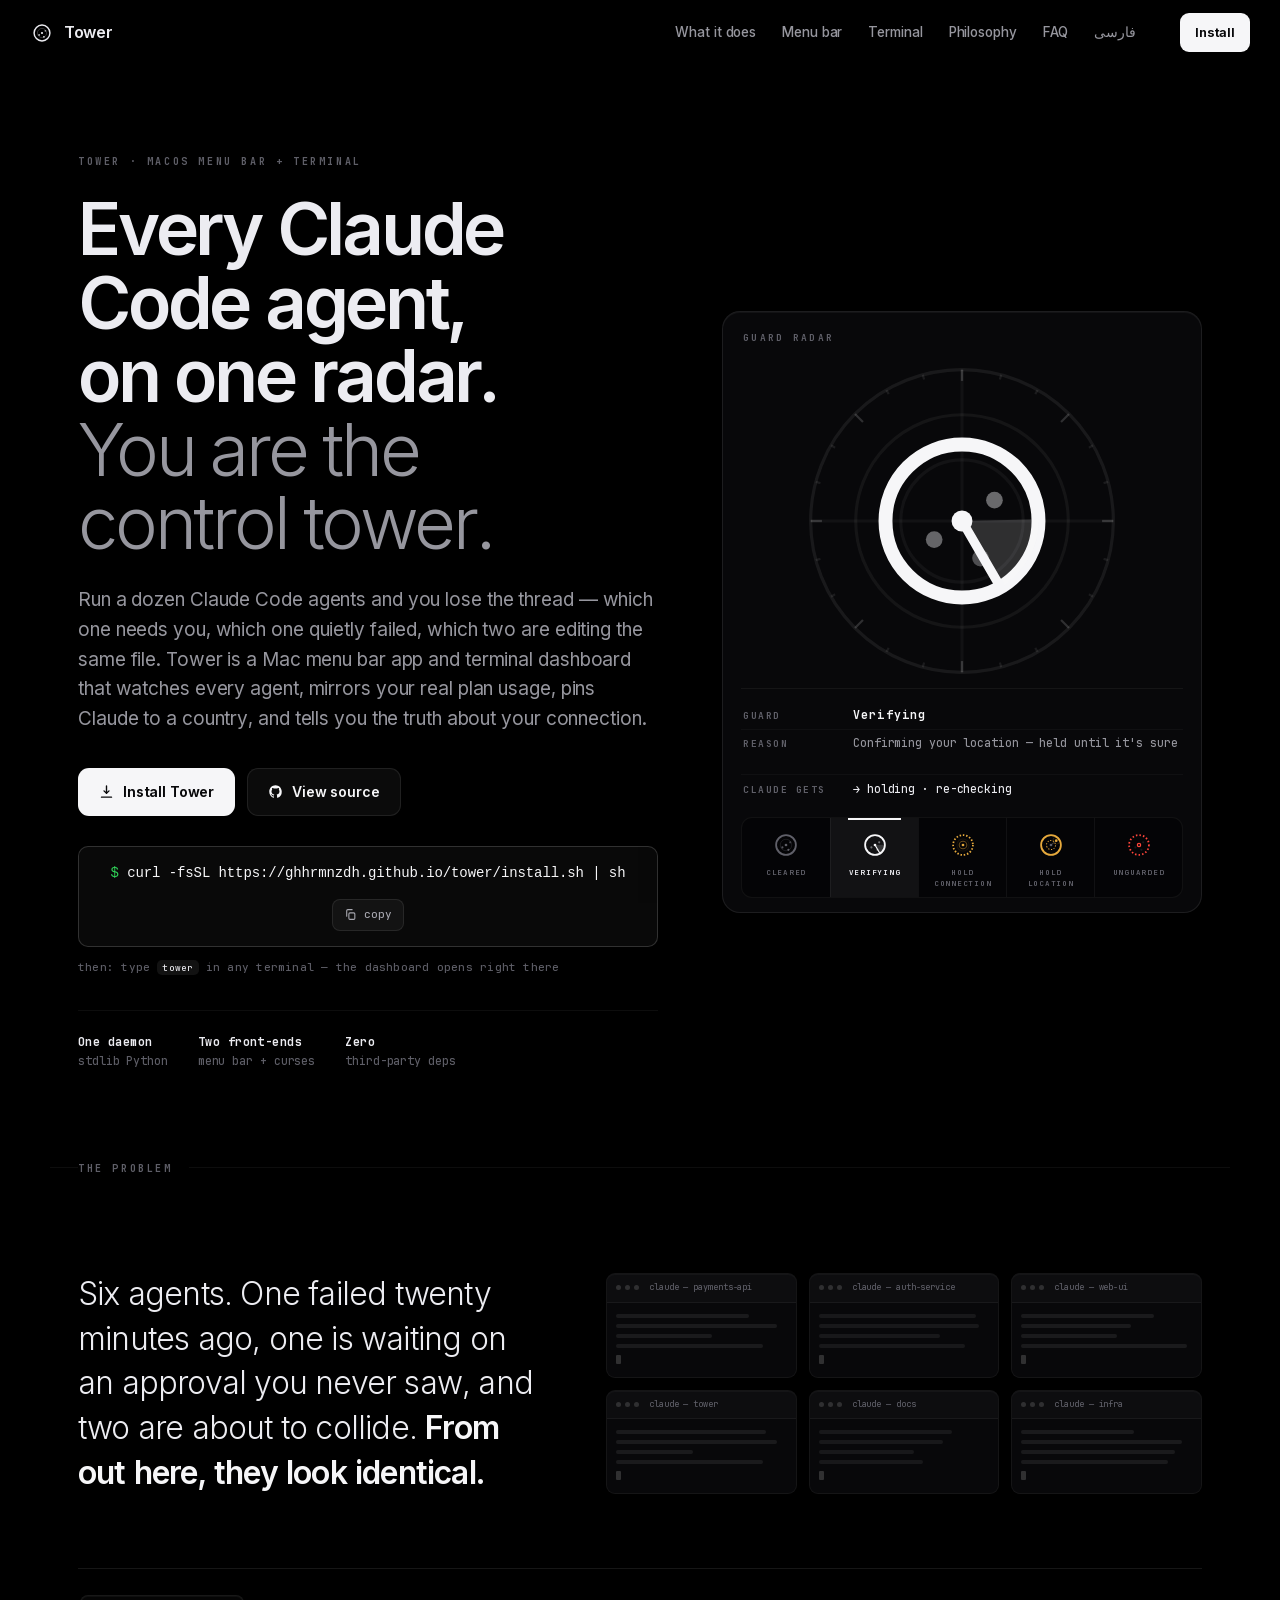
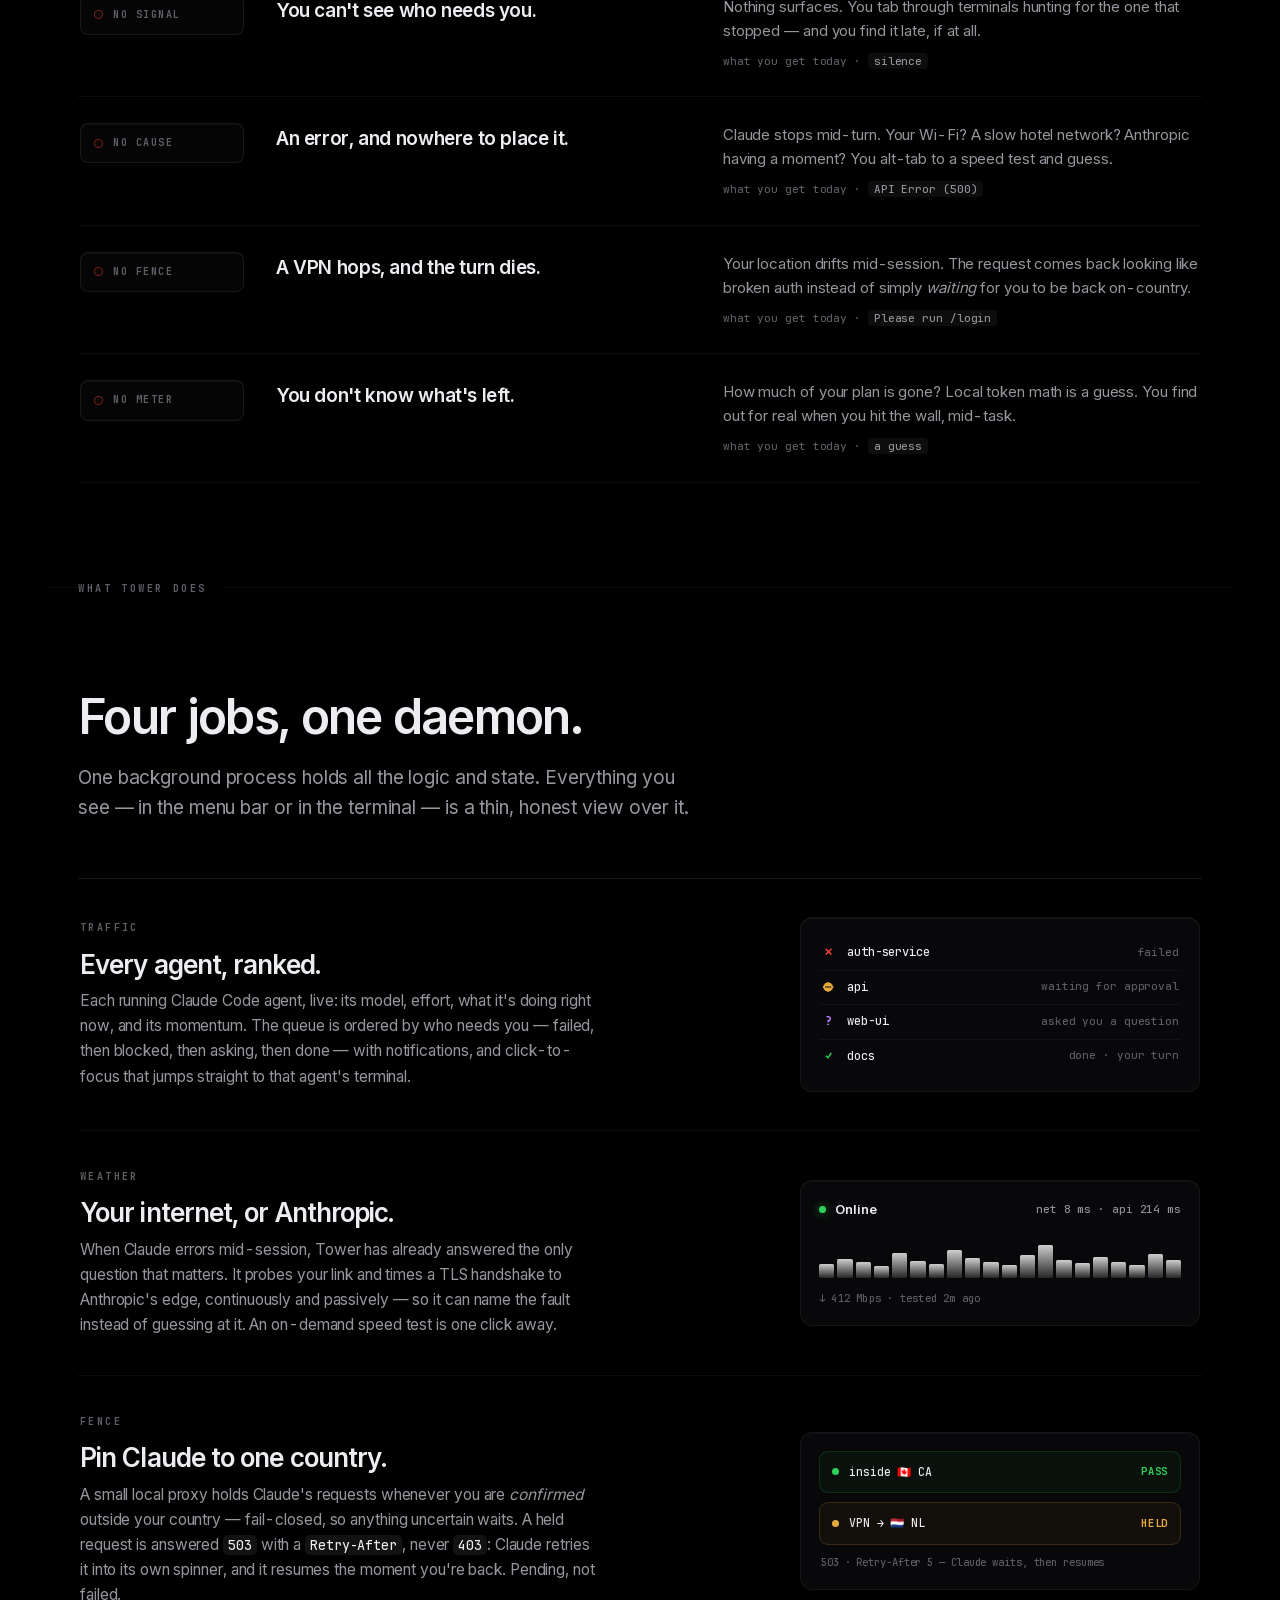
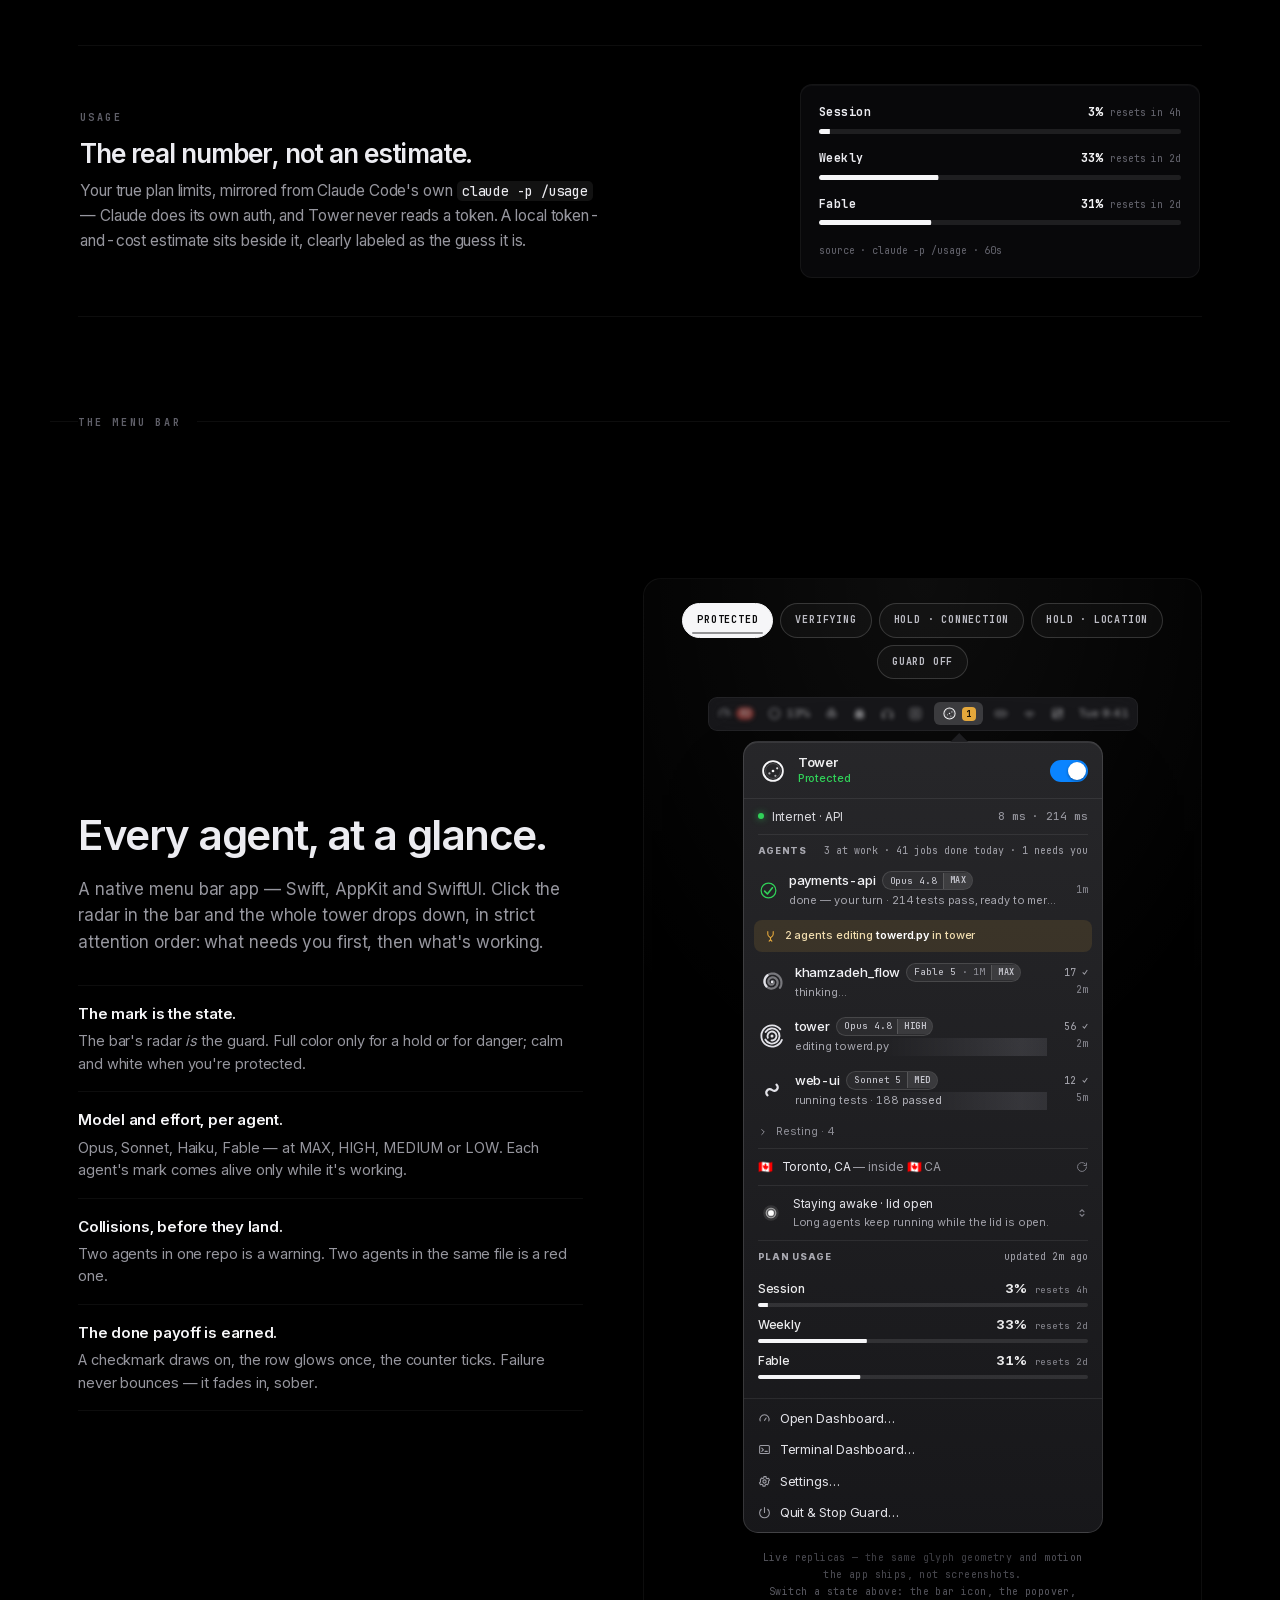
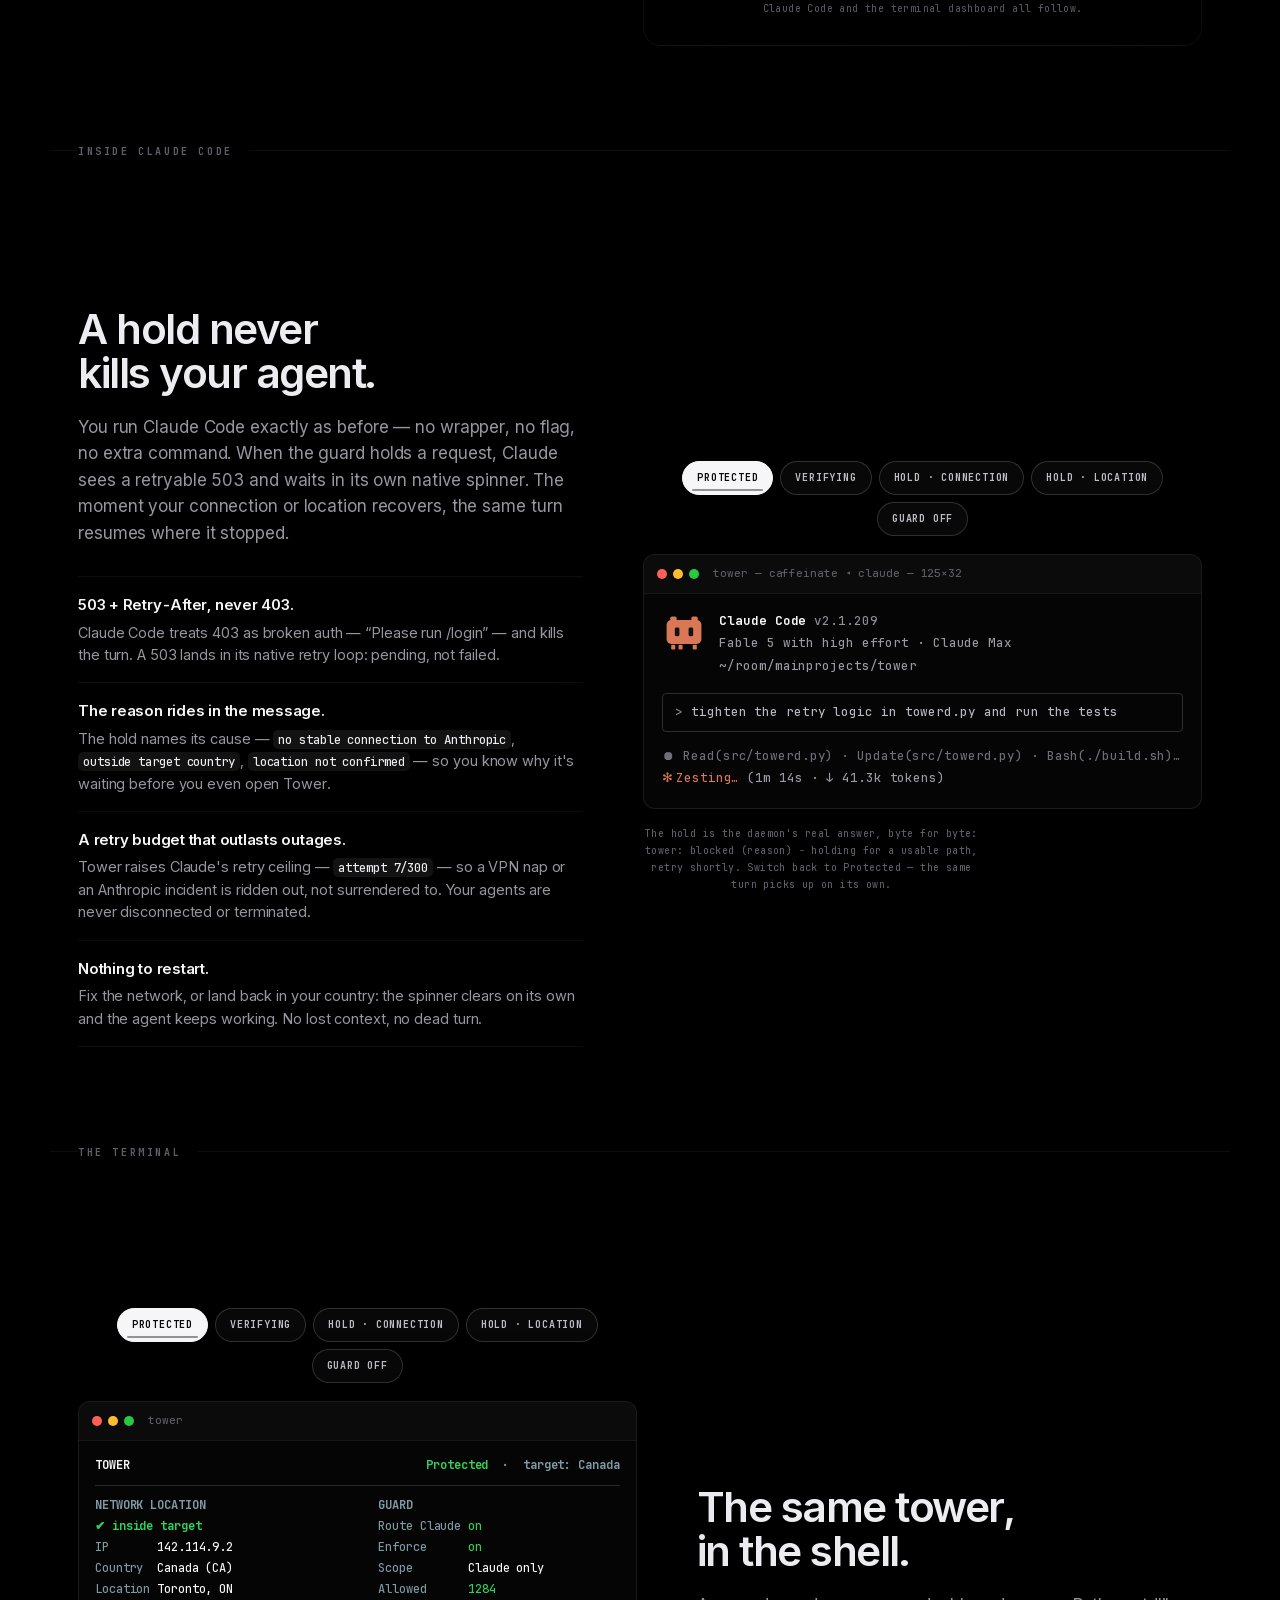
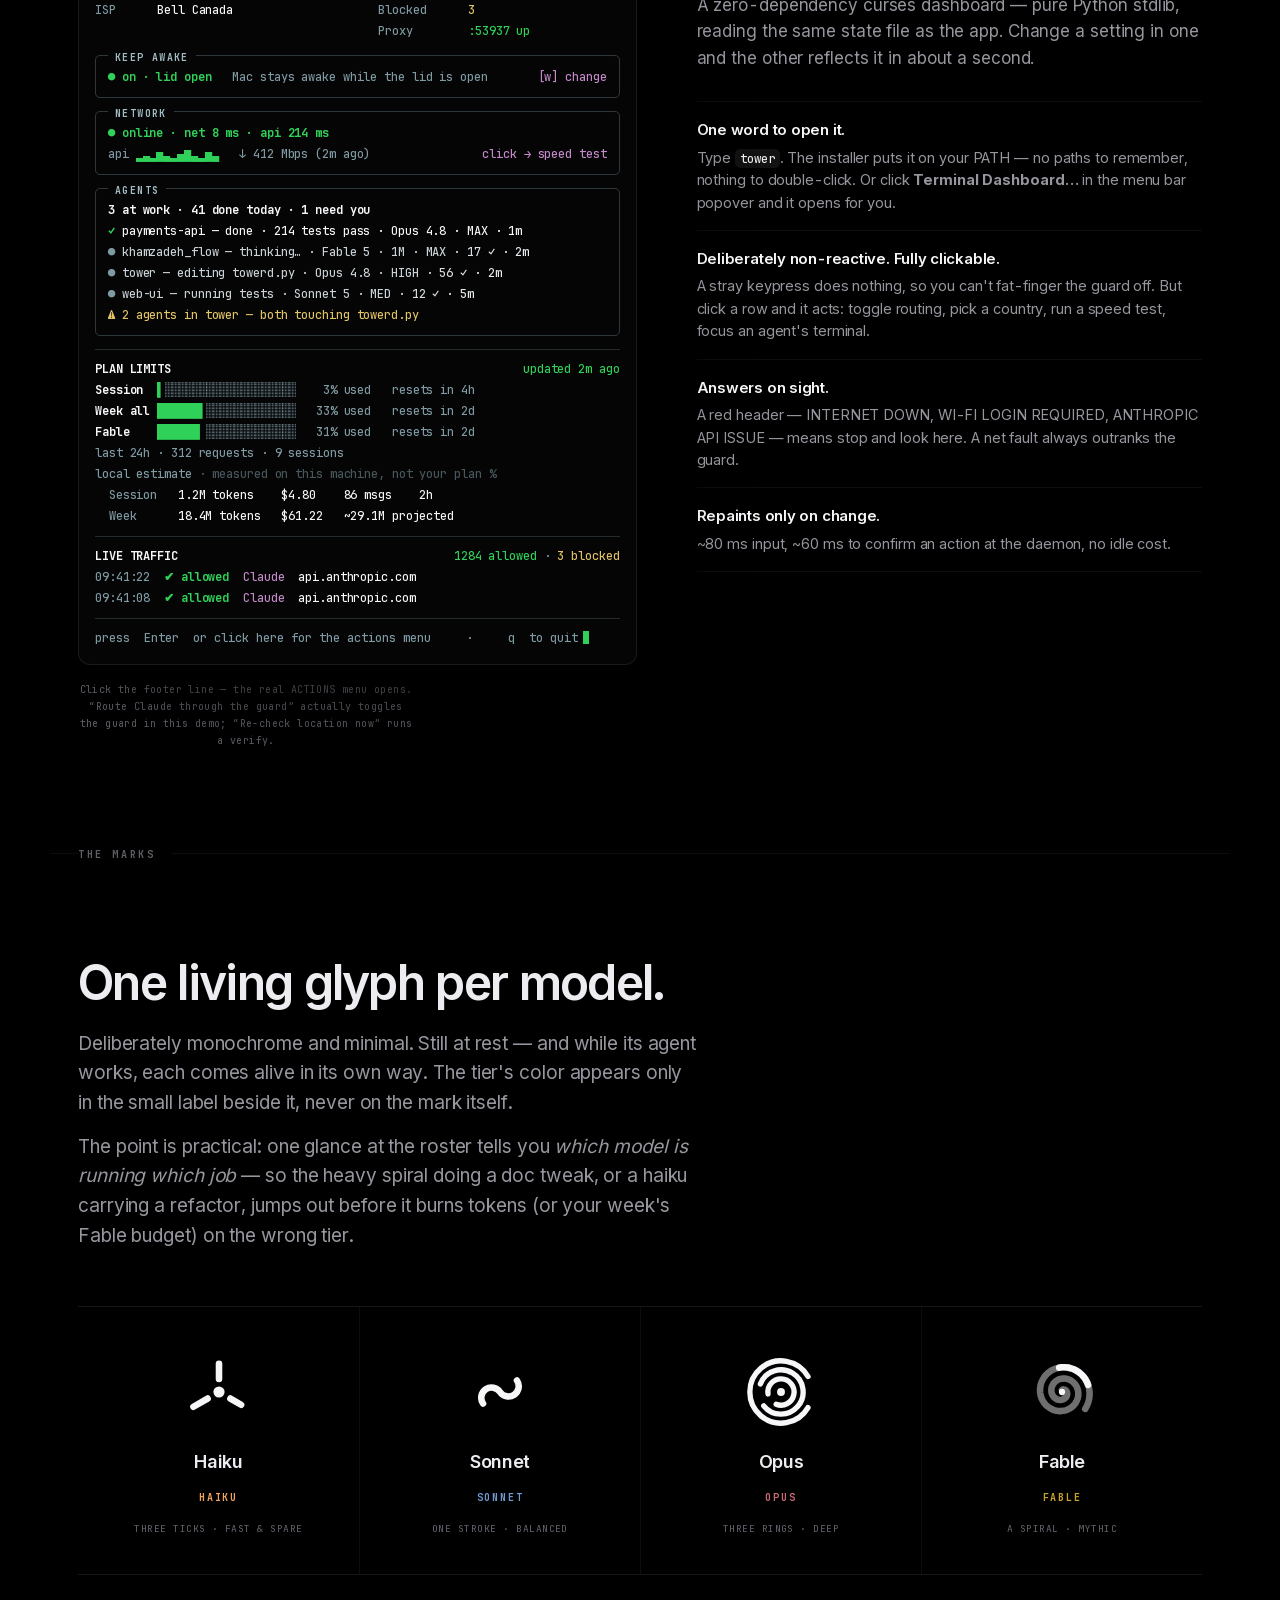
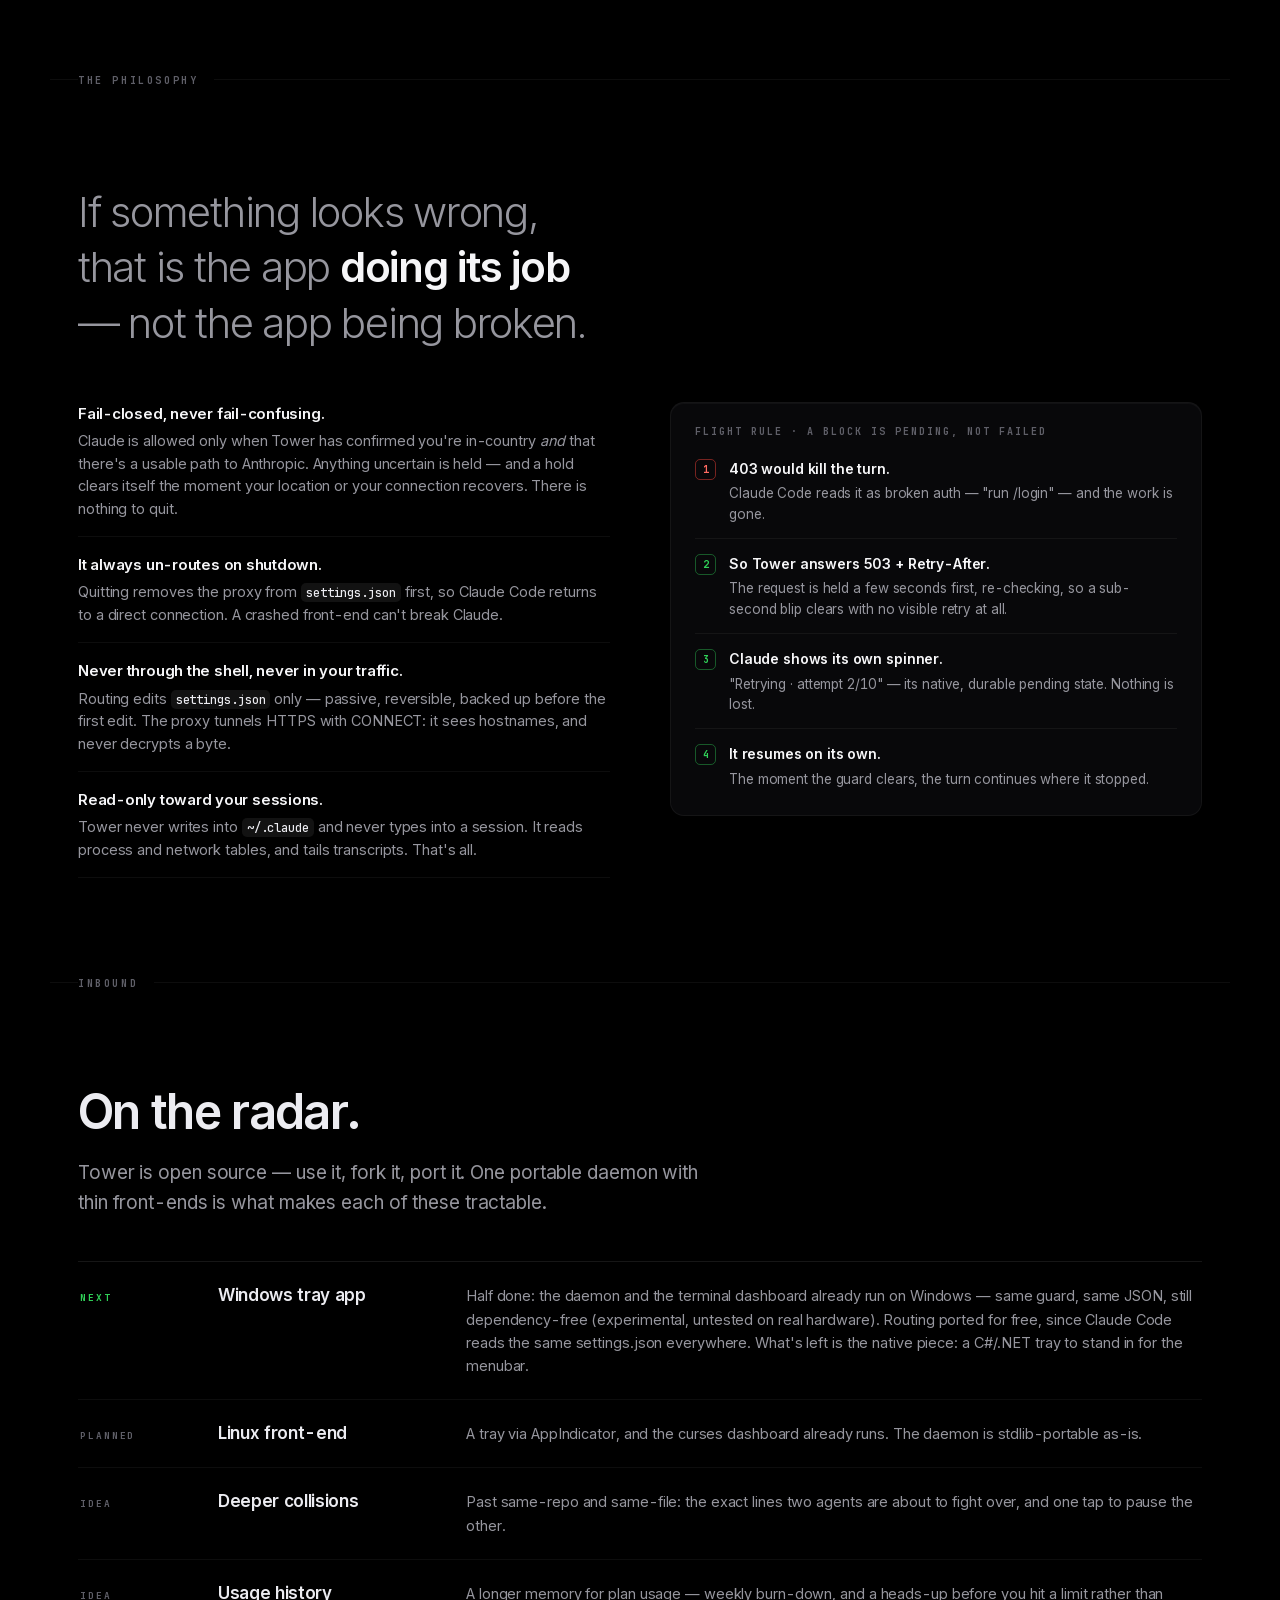
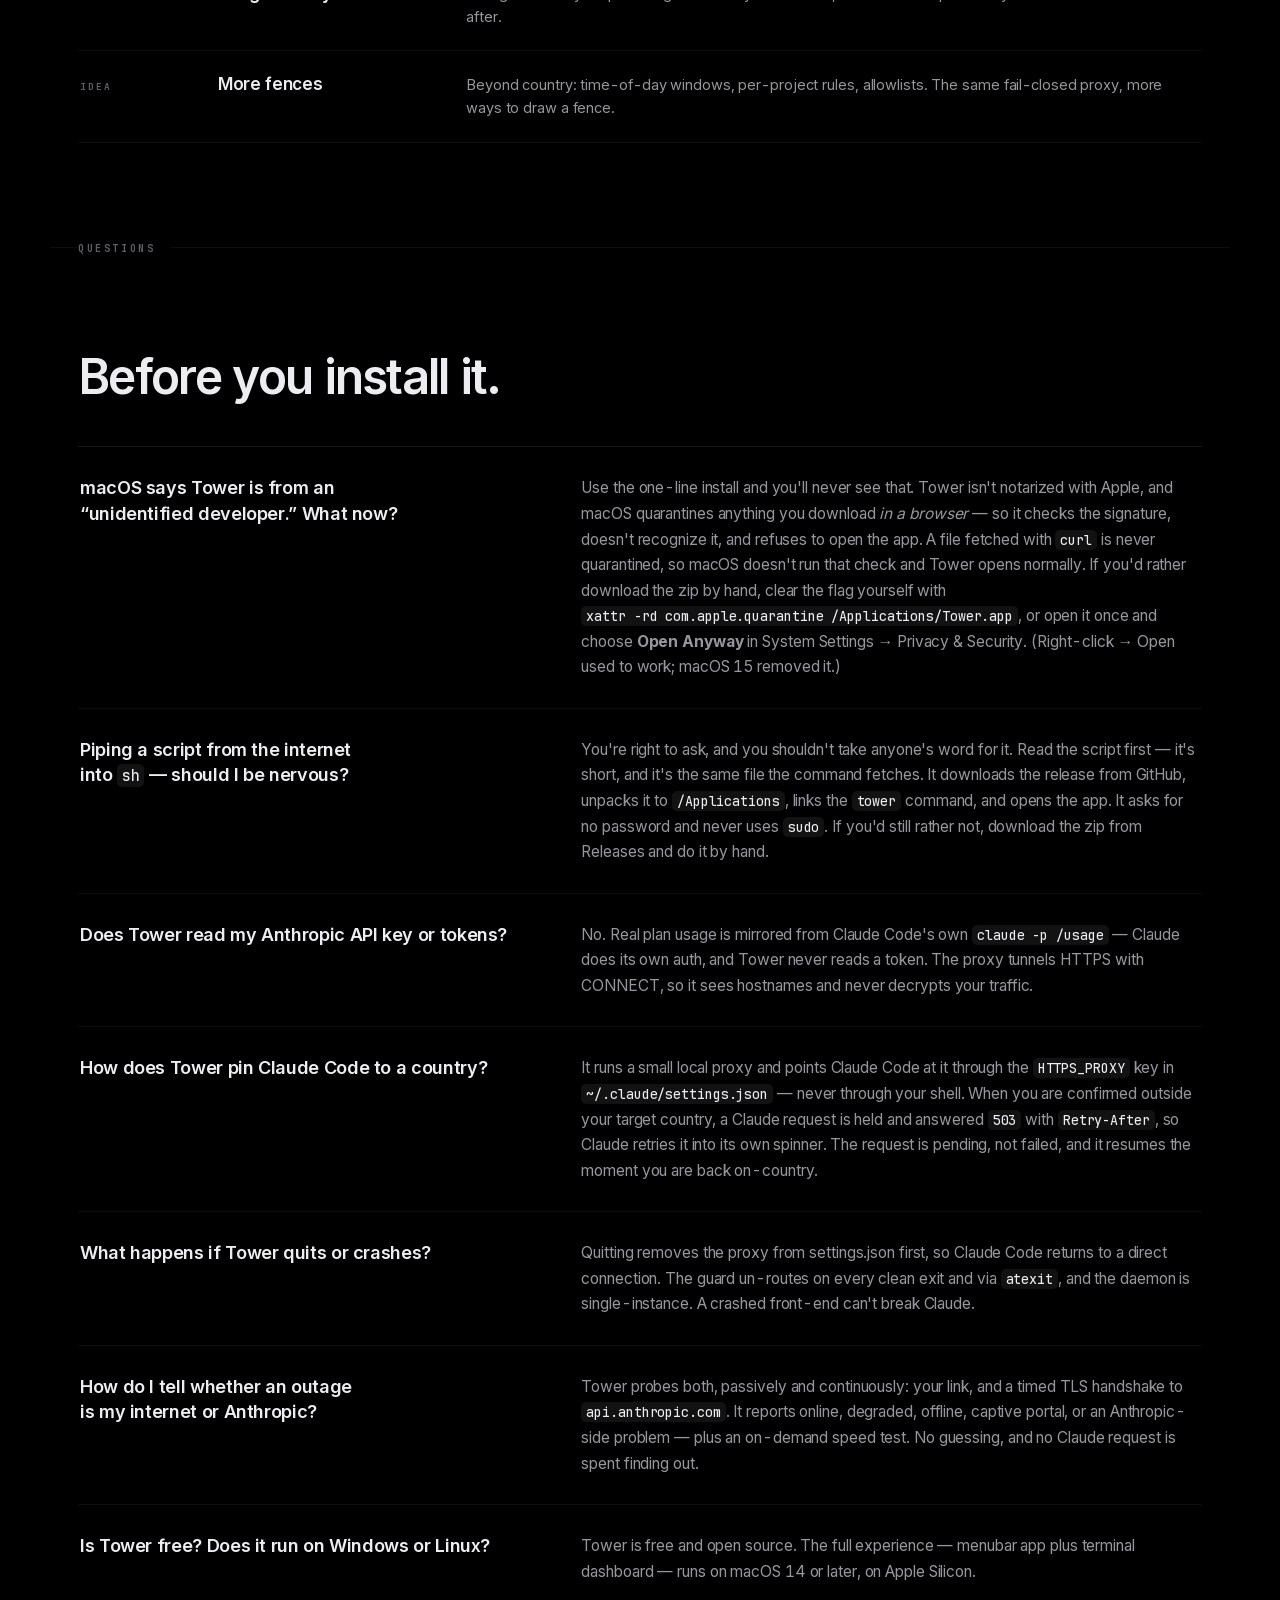
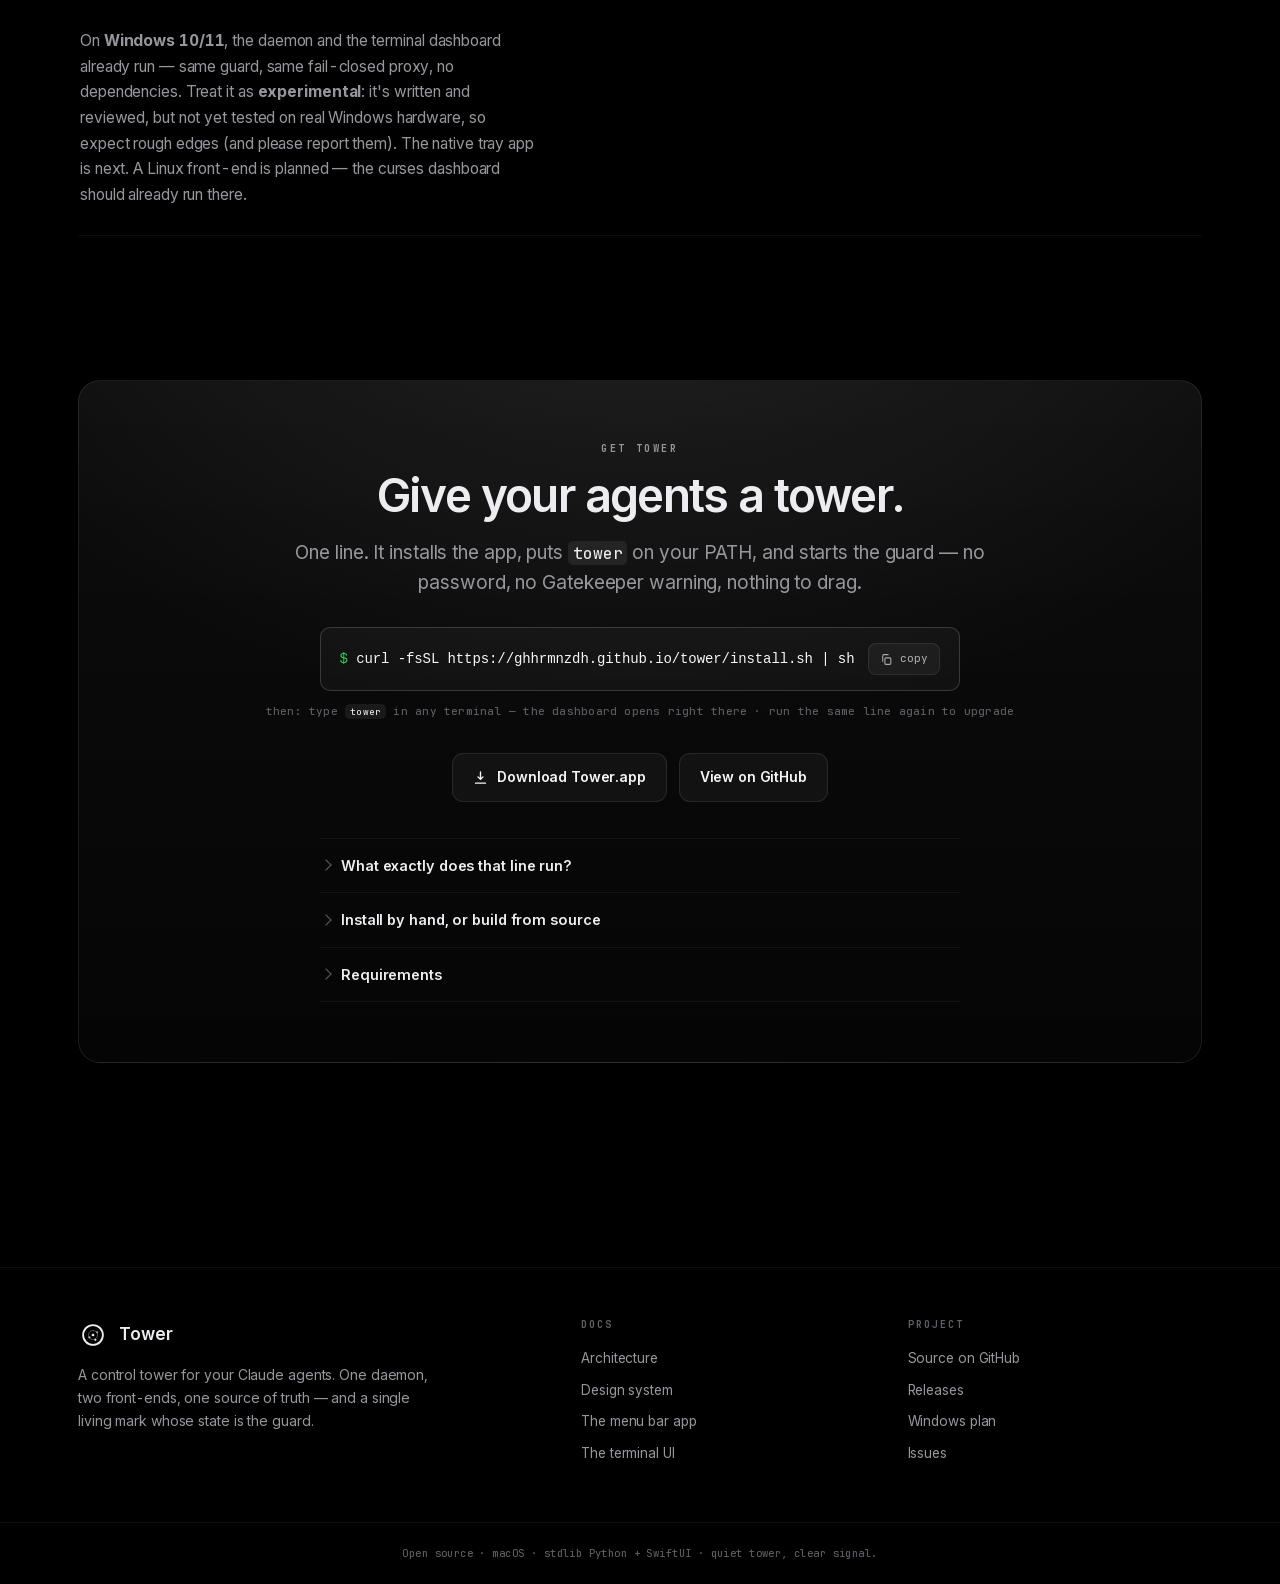
==== index.html @ 244fbc1f "Publish site @ 292e070" ====
<!doctype html>
<html lang="en">
<head>
<!-- Tower — one self-contained page. No third-party origins; fonts are local.
     The radar and the four model marks are the real geometry from src/Glyph.swift,
     so the page animates the identity itself, not a picture of it. -->
<meta charset="utf-8">
<meta name="viewport" content="width=device-width, initial-scale=1">

<title>Tower — Claude Code Agent Monitor &amp; Usage Tracker for macOS</title>
<meta name="description" content="Free, open-source Mac menu bar app and terminal dashboard for Claude Code: monitor every running agent, see real plan usage, and pin Claude to a country — fail-closed.">
<link rel="canonical" href="https://ghhrmnzdh.github.io/tower/">
<link rel="alternate" hreflang="en" href="https://ghhrmnzdh.github.io/tower/">
<link rel="alternate" hreflang="fa" href="https://ghhrmnzdh.github.io/tower/fa/">
<link rel="alternate" hreflang="x-default" href="https://ghhrmnzdh.github.io/tower/">
<meta name="color-scheme" content="dark">
<meta name="theme-color" content="#000000">

<meta property="og:type" content="website">
<meta property="og:site_name" content="Tower">
<meta property="og:url" content="https://ghhrmnzdh.github.io/tower/">
<meta property="og:title" content="Tower — Claude Code agent monitor for macOS">
<meta property="og:description" content="Every running Claude Code agent in one view — model, effort, status, momentum. Real plan usage. Pin Claude to a country, fail-closed.">
<meta property="og:image" content="https://ghhrmnzdh.github.io/tower/og.png">
<meta property="og:image:width" content="1200">
<meta property="og:image:height" content="630">
<meta property="og:image:alt" content="The Tower radar mark on black, above the line: a control tower for your Claude agents.">
<meta property="og:locale" content="en_US">
<meta name="twitter:card" content="summary_large_image">
<meta name="twitter:title" content="Tower — Claude Code agent monitor for macOS">
<meta name="twitter:description" content="Every running Claude Code agent in one view. Real plan usage. Pin Claude to a country, fail-closed.">
<meta name="twitter:image" content="https://ghhrmnzdh.github.io/tower/og.png">

<link rel="icon" href="favicon.svg" type="image/svg+xml">
<link rel="apple-touch-icon" href="apple-touch-icon.png">
<link rel="preload" href="fonts/jetbrainsmono-500.woff2" as="font" type="font/woff2" crossorigin>

<script type="application/ld+json">
{
  "@context": "https://schema.org",
  "@type": "SoftwareApplication",
  "name": "Tower",
  "applicationCategory": "DeveloperApplication",
  "operatingSystem": "macOS 14.0 or later (Apple Silicon); Windows 10/11 (terminal dashboard, experimental)",
  "offers": { "@type": "Offer", "price": "0", "priceCurrency": "USD" },
  "url": "https://ghhrmnzdh.github.io/tower/",
  "image": "https://ghhrmnzdh.github.io/tower/og.png",
  "downloadUrl": "https://github.com/ghhrmnzdh/tower/releases/latest",
  "softwareRequirements": "Claude Code; Python 3.8 or later at runtime",
  "description": "A menu bar app and terminal dashboard that monitors every running Claude Code agent, mirrors real plan usage from claude /usage, and pins Claude to a country with a fail-closed local proxy.",
  "featureList": [
    "Monitor every running Claude Code agent — model, effort, status, momentum",
    "Ranked needs-you queue: failed, blocked, asking, done",
    "Real plan usage mirrored from claude -p /usage",
    "Pin Claude Code to a country with a fail-closed proxy guard",
    "Network fault isolation — your connection or Anthropic",
    "Same-repo and same-file collision warnings between agents"
  ],
  "sameAs": ["https://github.com/ghhrmnzdh/tower"]
}
</script>
<script type="application/ld+json">
{
  "@context": "https://schema.org",
  "@type": "FAQPage",
  "mainEntity": [
    {"@type":"Question","name":"Does Tower read my Anthropic API key or tokens?","acceptedAnswer":{"@type":"Answer","text":"No. Real plan usage is mirrored from Claude Code's own claude -p /usage — Claude does its own auth, and Tower never reads a token. The proxy tunnels HTTPS with CONNECT, so it sees hostnames and never decrypts your traffic."}},
    {"@type":"Question","name":"How does Tower pin Claude Code to a country?","acceptedAnswer":{"@type":"Answer","text":"It runs a small local proxy and points Claude Code at it through the HTTPS_PROXY key in ~/.claude/settings.json — never through your shell. When you are confirmed outside your target country, a Claude request is held and answered 503 with Retry-After, so Claude retries it into its own spinner. The request is pending, not failed, and it resumes the moment you are back on-country."}},
    {"@type":"Question","name":"What happens if Tower quits or crashes?","acceptedAnswer":{"@type":"Answer","text":"Quitting removes the proxy from settings.json first, so Claude Code returns to a direct connection. The guard un-routes on every clean exit and via atexit, and the daemon is single-instance. A crashed front-end can't break Claude."}},
    {"@type":"Question","name":"How do I tell whether an outage is my internet or Anthropic?","acceptedAnswer":{"@type":"Answer","text":"Tower probes both, passively and continuously: your link, and a timed TLS handshake to api.anthropic.com. It reports online, degraded, offline, captive portal, or an Anthropic-side problem — plus an on-demand speed test. No guessing, and no Claude request is spent finding out."}},
    {"@type":"Question","name":"Is Tower free? Does it run on Windows or Linux?","acceptedAnswer":{"@type":"Answer","text":"Tower is free and open source. The full experience — menubar app plus terminal dashboard — runs on macOS 14 or later, on Apple Silicon. On Windows 10/11, the daemon and the terminal dashboard already run: same guard, same fail-closed proxy, no dependencies. Treat it as experimental — it is written and reviewed but not yet tested on real Windows hardware, so expect rough edges and please report them. The native Windows tray app is next. A Linux front-end is planned; the curses dashboard should already run there."}}
  ]
}
</script>

<style>
/* ═══════════════════════════ fonts ═══════════════════════════
   SF Pro on the target platform (what the app itself renders in) —
   Inter is self-hosted and only fetched where SF Pro doesn't exist.
   JetBrains Mono is the same face the app bundles for its chips. */
@font-face{font-family:"JetBrains Mono";src:url("fonts/jetbrainsmono-500.woff2") format("woff2");
  font-weight:500;font-style:normal;font-display:swap}
@font-face{font-family:"JetBrains Mono";src:url("fonts/jetbrainsmono-700.woff2") format("woff2");
  font-weight:700;font-style:normal;font-display:swap}
@font-face{font-family:"Inter";src:url("fonts/inter-latin.woff2") format("woff2");
  font-weight:300 800;font-style:normal;font-display:swap}

/* ═══════════════════════════ tokens ═══════════════════════════ */
:root{
  --bg:#000;
  --panel:#08080a;        /* instrument wells — machined, not glassy */
  --panel2:#0d0d10;
  --white:#f6f6f8;
  --txt:#ececf1;
  --txt2:#96969e;
  --txt3:#5f5f68;
  --line:rgba(255,255,255,.085);
  --line2:rgba(255,255,255,.05);
  --hair:rgba(255,255,255,.16);
  /* status — the ONLY colors on this page, and only where they mean something */
  --green:#30d158;
  --amber:#E6A93C;
  --red:#ff453a;
  --purple:#bf7bff;
  --blue:#0a84ff;
  /* model tiers — labels only, never on a mark */
  --gold:#C9A227; --rosso:#c76b72; --steel:#6f9ad6; --crayon:#eda45f;
  --sans:-apple-system,BlinkMacSystemFont,"Inter","Segoe UI",Roboto,sans-serif;
  --mono:"JetBrains Mono",ui-monospace,SFMono-Regular,Menlo,monospace;
  --ease:cubic-bezier(.22,.68,.16,1);
  /* the app's motion tokens, approximated: settle = spring(.45,.85) — a hair of
     overshoot; sober = easeOut .25s, for bad news, never a bounce */
  --settle:cubic-bezier(.32,1.06,.38,1);
  --maxw:1180px;
  --pad:28px;
}
*{box-sizing:border-box}
html{-webkit-text-size-adjust:100%;scroll-behavior:smooth;overflow-x:hidden}
body{margin:0;background:var(--bg);color:var(--txt);font-family:var(--sans);
  font-size:16px;line-height:1.62;letter-spacing:-.006em;overflow-x:hidden;
  -webkit-font-smoothing:antialiased;font-variant-numeric:tabular-nums}
h1,h2,h3,h4{margin:0;font-weight:600;letter-spacing:-.035em;line-height:1.06;text-wrap:balance}
p{margin:0}
a{color:inherit;text-decoration:none}
svg{display:block}
button{font:inherit;color:inherit;background:none;border:0;padding:0;cursor:pointer}
::selection{background:rgba(255,255,255,.2)}
:focus-visible{outline:2px solid var(--amber);outline-offset:3px;border-radius:4px}
.skip{position:absolute;top:-9999px;inset-inline-start:16px;z-index:99;padding:10px 16px;background:#fff;color:#000;
  border-radius:8px;font-weight:600;font-size:14px}
.skip:focus{top:8px}

/* ═══════════════════════════ type utilities ═══════════════════════════
   The mono is the structural voice: every label, every readout, every
   annotation. It is the same face the app puts on its counters. */
.cap{font-family:var(--mono);font-size:10px;font-weight:700;letter-spacing:.26em;
  text-transform:uppercase;color:var(--txt3)}
.mono{font-family:var(--mono);font-weight:500}
.lede{font-size:19px;line-height:1.56;color:var(--txt2);max-width:60ch}
.ok{color:var(--green)} .warn{color:var(--amber)} .bad{color:var(--red)} .ask{color:var(--purple)}
.kbd{display:inline;font-family:var(--mono);font-size:.86em;font-weight:500;color:var(--txt);
  background:rgba(255,255,255,.07);padding:1px 5px;border-radius:5px;white-space:nowrap}

/* ═══════════════════════════ structure ═══════════════════════════ */
.band{max-width:var(--maxw);margin:0 auto;padding:104px var(--pad)}
/* the section rule carries its own name — a chart annotation, so no section
   needs a repeated kicker/eyebrow of its own */
.brule{position:relative;max-width:var(--maxw);margin:0 auto;height:0;border-top:1px solid var(--line2)}
.brule b{position:absolute;left:var(--pad);top:-7px;background:var(--bg);padding-right:16px;
  font-family:var(--mono);font-size:10px;font-weight:700;letter-spacing:.26em;
  text-transform:uppercase;color:var(--txt3)}

/* the one panel primitive — flat, machined, hairline. Not glass. */
.well{background:var(--panel);border:1px solid var(--line2);border-radius:14px;
  box-shadow:inset 0 1px 0 rgba(255,255,255,.035)}
/* glass exists in exactly three places: the nav, the popover, the final CTA */
.glass{background:linear-gradient(180deg,rgba(255,255,255,.05),rgba(255,255,255,.018));
  backdrop-filter:blur(22px) saturate(1.5);-webkit-backdrop-filter:blur(22px) saturate(1.5);
  border:1px solid var(--line)}

/* ═══════════════════════════ nav ═══════════════════════════ */
.nav{position:fixed;top:0;left:0;right:0;z-index:60;display:flex;align-items:center;gap:20px;
  padding:13px clamp(16px,4vw,30px);border-bottom:1px solid transparent;
  transition:background .4s,border-color .4s,backdrop-filter .4s}
.nav.stuck{background:rgba(6,6,8,.72);backdrop-filter:blur(18px) saturate(1.4);
  -webkit-backdrop-filter:blur(18px) saturate(1.4);border-bottom-color:var(--line2)}
.nav .brand{display:flex;align-items:center;gap:10px;font-weight:600;font-size:16px;letter-spacing:-.02em}
.nav .brand svg{width:24px;height:24px}
.nav .links{display:flex;gap:26px;margin-left:auto;font-size:13.5px;color:var(--txt2);font-weight:500}
.nav .links a{transition:color .2s}
.nav .links a:hover{color:var(--white)}
.nav .cta{margin-left:24px}
@media(max-width:900px){.nav .links{display:none}.nav .cta{margin-left:auto}}

/* ═══════════════════════════ buttons ═══════════════════════════ */
.btn{display:inline-flex;align-items:center;gap:9px;font-size:14px;font-weight:600;letter-spacing:-.01em;
  padding:12px 20px;border-radius:11px;border:1px solid var(--line);color:var(--white);
  background:rgba(255,255,255,.045);transition:border-color .25s,background .25s,color .25s}
.btn:hover{border-color:var(--hair);background:rgba(255,255,255,.075)}
.btn svg{width:15px;height:15px}
.btn--primary{background:var(--white);color:#08080a;border-color:transparent;font-weight:650}
.btn--primary:hover{background:#fff;border-color:transparent}
.btn--sm{padding:8px 14px;font-size:13px;border-radius:9px}
.btn-row{display:flex;flex-wrap:wrap;gap:12px;align-items:center}

/* ═══════════════════════════ hero ═══════════════════════════ */
.hero{padding-top:154px;padding-bottom:96px;display:grid;grid-template-columns:1fr 480px;
  gap:64px;align-items:center}
.hero>*{min-width:0}
.hero h1{font-size:clamp(40px,6.2vw,72px);letter-spacing:-.045em;margin:22px 0 0;line-height:1.02}
.hero h1 .l2{display:block;font-weight:300;color:var(--txt2)}
.hero .lede{margin-top:26px}
.hero .btn-row{margin-top:34px}
.hero-meta{margin-top:34px;padding-top:22px;border-top:1px solid var(--line2);display:flex;gap:30px;
  flex-wrap:wrap;font-family:var(--mono);font-size:11.5px;font-weight:500;color:var(--txt3)}
.hero-meta b{color:var(--txt);font-weight:700;display:block;letter-spacing:.04em}

/* ── the scope: the signature instrument ───────────────────────── */
.scope{border-radius:18px;padding:18px 18px 14px;background:var(--panel);
  border:1px solid var(--line);box-shadow:inset 0 1px 0 rgba(255,255,255,.045),0 40px 90px -50px #000}
.scope-hd{display:flex;align-items:center;justify-content:space-between;font-family:var(--mono);
  font-size:9.5px;font-weight:700;letter-spacing:.24em;text-transform:uppercase;color:var(--txt3);
  padding:0 2px 12px}
.stage{position:relative;width:100%;max-width:322px;aspect-ratio:1/1;margin:2px auto 6px}
.stage .rings{position:absolute;inset:0;width:100%;height:100%}
.stage .mk{position:absolute;left:50%;top:50%;width:72%;height:72%;transform:translate(-50%,-50%);
  color:var(--white);z-index:2}
/* the readout — what the guard is, why, and what Claude actually receives */
.read{border-top:1px solid var(--line2);padding-top:12px;margin-top:6px}
.rl{display:flex;align-items:baseline;gap:12px;padding:5px 2px;font-family:var(--mono);font-size:11.5px;
  font-weight:500}
.rl .k{flex:none;width:98px;font-size:9.5px;font-weight:700;letter-spacing:.16em;text-transform:uppercase;
  color:var(--txt3)}
.rl .v{color:var(--txt);min-width:0;overflow-wrap:anywhere}
.rl .v.st{font-weight:700;letter-spacing:.1em}
.rl+.rl{border-top:1px solid rgba(255,255,255,.03)}
/* the reason line reserves its tallest wrap, so a state swap never shifts layout */
#rWhy{color:var(--txt2);display:block;line-height:1.45;min-height:2.9em}
@media(max-width:720px){#rWhy{min-height:4.4em}}
/* the state selector — an instrument switch, not a card grid */
.sw{display:grid;grid-template-columns:repeat(5,1fr);margin-top:14px;border:1px solid var(--line2);
  border-radius:11px;overflow:hidden;background:rgba(0,0,0,.4)}
.sw button{display:flex;flex-direction:column;align-items:center;gap:7px;padding:12px 2px 9px;
  position:relative;transition:background .25s}
.sw button+button{border-left:1px solid var(--line2)}
.sw button::before{content:"";position:absolute;top:0;left:20%;right:20%;height:2px;background:transparent;
  transition:background .3s}
.sw button:hover{background:rgba(255,255,255,.03)}
.sw button[aria-pressed="true"]{background:rgba(255,255,255,.055)}
.sw button[aria-pressed="true"]::before{background:var(--white)}
.sw .g{width:30px;height:30px;color:var(--txt3);transition:color .3s}
.sw button[aria-pressed="true"] .g{color:var(--white)}
.sw .l{font-family:var(--mono);font-size:7.5px;font-weight:700;letter-spacing:.1em;text-transform:uppercase;
  color:var(--txt3);text-align:center;line-height:1.4;white-space:pre-line}
.sw button[aria-pressed="true"] .l{color:var(--txt)}

/* ═══════════════════════════ problem ═══════════════════════════ */
.lost{display:grid;grid-template-columns:.88fr 1.12fr;gap:60px;align-items:center}
.lost>*{min-width:0}
.say{font-size:clamp(23px,2.9vw,32px);line-height:1.4;font-weight:300;letter-spacing:-.025em;
  color:var(--txt);max-width:26ch}
.say b{font-weight:600;color:var(--white)}
/* the wall — six live agents, and not one of them says a thing */
.wall{display:grid;grid-template-columns:repeat(3,1fr);gap:12px}
.pane{border:1px solid var(--line2);border-radius:9px;background:var(--panel);overflow:hidden;
  box-shadow:inset 0 1px 0 rgba(255,255,255,.03)}
.pane .hd{display:flex;align-items:center;gap:4px;padding:7px 9px;border-bottom:1px solid var(--line2);
  background:rgba(255,255,255,.018)}
.pane .hd i{width:5px;height:5px;border-radius:50%;background:rgba(255,255,255,.14);flex:none}
.pane .hd span{margin-left:6px;font-family:var(--mono);font-size:8.5px;font-weight:500;color:var(--txt3);
  white-space:nowrap;overflow:hidden;text-overflow:ellipsis}
.pane .sc{padding:11px 9px 13px;display:flex;flex-direction:column;gap:6px}
/* illegible scrollback — from out here, none of it resolves into a status */
.pane .sc b{display:block;height:4px;border-radius:2px;background:rgba(255,255,255,.075)}
.pane:nth-child(3n+2) .sc b{background:rgba(255,255,255,.065)}
.pane .sc b:nth-child(1){width:78%} .pane .sc b:nth-child(2){width:94%}
.pane .sc b:nth-child(3){width:56%} .pane .sc b:nth-child(4){width:86%}
.pane:nth-child(2) .sc b:nth-child(1){width:92%} .pane:nth-child(2) .sc b:nth-child(3){width:71%}
.pane:nth-child(3) .sc b:nth-child(2){width:64%} .pane:nth-child(3) .sc b:nth-child(4){width:97%}
.pane:nth-child(4) .sc b:nth-child(1){width:88%} .pane:nth-child(4) .sc b:nth-child(3){width:45%}
.pane:nth-child(5) .sc b:nth-child(2){width:73%} .pane:nth-child(5) .sc b:nth-child(4){width:61%}
.pane:nth-child(6) .sc b:nth-child(1){width:66%} .pane:nth-child(6) .sc b:nth-child(3){width:90%}
.pane .cu{width:5px;height:9px;border-radius:1px;background:rgba(255,255,255,.16);margin-top:1px}
/* the annunciator — four warning captions, and every lamp is dark */
.ann{margin-top:72px;border-top:1px solid var(--line)}
.ann .row{display:grid;grid-template-columns:164px 1fr 1.15fr;gap:32px;align-items:start;
  padding:26px 2px;border-bottom:1px solid var(--line2)}
/* uniform tiles, so the column reads as one array of lamps — every one of them dark */
.ann .lamp{display:flex;width:100%;align-items:center;gap:10px;padding:11px 13px;border-radius:8px;
  border:1px solid rgba(255,255,255,.075);background:rgba(255,255,255,.018);
  box-shadow:inset 0 1px 0 rgba(255,255,255,.04);font-family:var(--mono);font-size:10px;font-weight:700;
  letter-spacing:.15em;text-transform:uppercase;color:var(--txt3);white-space:nowrap}
.ann .lamp i{width:9px;height:9px;border-radius:50%;flex:none;
  border:1.5px solid rgba(255,69,58,.42);background:rgba(255,69,58,.05);
  box-shadow:inset 0 1px 2px rgba(0,0,0,.7)}
.ann h3{font-size:19px;font-weight:600;letter-spacing:-.02em;line-height:1.35;margin-top:3px}
.ann p{font-size:15px;color:var(--txt2);line-height:1.6}
.ann .saw{display:block;margin-top:10px;font-family:var(--mono);font-size:11px;font-weight:500;
  color:var(--txt3)}
.ann .saw em{font-style:normal;color:var(--txt2);background:rgba(255,255,255,.05);padding:1px 6px;
  border-radius:4px}

/* ═══════════════════════════ the ledger — four jobs ═══════════════════════════ */
.head-2{max-width:62ch}
.head-2 h2{font-size:clamp(30px,4.2vw,48px)}
.head-2 .lede{margin-top:20px}
.ledger{margin-top:56px;border-top:1px solid var(--line)}
.job{display:grid;grid-template-columns:1fr 400px;gap:56px;align-items:center;padding:38px 2px;
  border-bottom:1px solid var(--line2)}
.job>*{min-width:0}
.job .jl{font-family:var(--mono);font-size:10px;font-weight:700;letter-spacing:.24em;text-transform:uppercase;
  color:var(--txt3)}
.job h3{font-size:26px;margin:14px 0 10px}
.job p{font-size:15.5px;color:var(--txt2);line-height:1.62;max-width:52ch}
.demo{padding:18px;border-radius:12px;background:var(--panel);border:1px solid var(--line2);
  box-shadow:inset 0 1px 0 rgba(255,255,255,.035)}
/* demo — the needs-you queue */
.qz{font-family:var(--mono);font-size:12px;font-weight:500;display:flex;flex-direction:column}
.qz .q{display:flex;align-items:center;gap:11px;padding:7px 2px;color:var(--txt)}
.qz .q+.q{border-top:1px solid rgba(255,255,255,.04)}
.qz .q .m{width:15px;text-align:center;font-weight:700;flex:none}
.qz .q .w{margin-left:auto;color:var(--txt3);font-size:11px}
/* demo — the weather */
.wx{display:flex;flex-direction:column;gap:12px}
.wx .verdict{display:flex;align-items:center;gap:9px;font-size:13px;font-weight:600;color:var(--txt)}
.wx .verdict i{width:7px;height:7px;border-radius:50%;background:var(--green);
  box-shadow:0 0 9px rgba(48,209,88,.6);flex:none}
.wx .verdict span{margin-left:auto;font-family:var(--mono);font-size:11px;font-weight:500;color:var(--txt2)}
.spark{display:flex;align-items:flex-end;gap:3px;height:46px}
.spark i{flex:1;min-width:0;border-radius:1.5px;
  background:linear-gradient(180deg,rgba(255,255,255,.8),rgba(255,255,255,.12));
  transition:height 1.1s var(--ease)}
.wx .note{font-family:var(--mono);font-size:10.5px;font-weight:500;color:var(--txt3);letter-spacing:.02em}
/* demo — the fence */
.fz{display:flex;flex-direction:column;gap:9px;font-family:var(--mono);font-size:11.5px;font-weight:500}
.fz .fr{display:flex;align-items:center;gap:10px;padding:11px 12px;border-radius:9px;
  border:1px solid var(--line2)}
.fz .fr i{width:7px;height:7px;border-radius:50%;flex:none}
.fz .fr b{font-weight:500;color:var(--txt)}
.fz .fr .t{margin-left:auto;font-size:10.5px;letter-spacing:.06em;text-transform:uppercase;font-weight:700}
.fz .ok{background:rgba(48,209,88,.05);border-color:rgba(48,209,88,.16)}
.fz .ok i{background:var(--green)} .fz .ok .t{color:var(--green)}
.fz .hold{background:rgba(230,169,60,.05);border-color:rgba(230,169,60,.18)}
.fz .hold i{background:var(--amber)} .fz .hold .t{color:var(--amber)}
.fz .cmt{font-size:10.5px;color:var(--txt3);padding-left:2px}
/* demo — the meters */
.mz{display:flex;flex-direction:column;gap:15px}
.mz .m{font-family:var(--mono);font-size:11.5px;font-weight:500}
.mz .mt{display:flex;align-items:baseline;gap:8px;margin-bottom:7px}
.mz .mt .n{color:var(--txt);font-weight:700;letter-spacing:.04em}
.mz .mt .p{margin-left:auto;color:var(--white);font-weight:700}
.mz .mt .r{color:var(--txt3);font-size:10px}
.mz .tr{height:5px;border-radius:3px;background:rgba(255,255,255,.09);overflow:hidden}
.mz .fi{height:100%;border-radius:3px;background:var(--white);transform-origin:left;transform:scaleX(0);
  transition:transform 1.2s var(--ease)}
.in .mz .fi{transform:scaleX(var(--p))}
.mz .src{font-family:var(--mono);font-size:10px;color:var(--txt3);padding-top:3px}

/* ═══════════════════════════ showpiece (menu bar / terminal) ═══════════════════════════ */
.piece{display:grid;grid-template-columns:.95fr 1.05fr;gap:60px;align-items:center;margin-top:52px}
.piece.rev{grid-template-columns:1.05fr .95fr}
.piece.rev .copy{order:2}
.piece>*{min-width:0}
.copy h2{font-size:clamp(28px,3.8vw,42px)}
.copy .lede{margin-top:18px;font-size:17px}
.facts{margin-top:30px;border-top:1px solid var(--line2)}
.facts .f{padding:16px 0;border-bottom:1px solid var(--line2)}
.facts .f>b{display:block;font-size:15px;font-weight:600;color:var(--white);letter-spacing:-.015em}
/* direct child only — a nested .kbd chip must stay inline */
.facts .f>span{display:block;font-size:14.5px;color:var(--txt2);margin-top:4px;line-height:1.55}

/* ── the state simulator — five guard states, one truth for every surface.
      The active chip is unmissable (solid white) and carries a progress fill:
      the tour advances on its own until the user takes the controls. ── */
.simsw{display:flex;flex-wrap:wrap;gap:7px;justify-content:center;margin:0 0 18px}
.simsw button{position:relative;overflow:hidden;font-family:var(--mono);font-size:10px;font-weight:700;
  letter-spacing:.08em;text-transform:uppercase;color:#bcbcc4;padding:8px 14px;border-radius:99px;
  border:1px solid rgba(255,255,255,.16);background:rgba(255,255,255,.03);
  transition:color .25s,border-color .25s,background .25s}
.simsw button:hover{color:var(--white);border-color:rgba(255,255,255,.34)}
.simsw button[aria-pressed="true"]{color:#0b0b0d;background:var(--white);border-color:var(--white)}
.simsw button[aria-pressed="true"]::after{content:"";position:absolute;left:10%;right:10%;bottom:3px;
  height:2px;border-radius:1px;background:rgba(0,0,0,.4);transform:scaleX(0);transform-origin:left;
  animation:simprog 5.2s linear forwards}
.simsw.manual button::after{display:none}
@keyframes simprog{to{transform:scaleX(1)}}
.simcap{font-family:var(--mono);font-size:10px;color:var(--txt3);text-align:center;margin-top:16px;
  letter-spacing:.04em;line-height:1.7;max-width:56ch}

/* ── the desk: menu bar + popover ── */
/* minmax(0,1fr): an auto track would grow to the popover's 360px and blow out the desk */
.desk{display:grid;grid-template-columns:minmax(0,1fr);justify-items:center;padding:24px 16px 28px;
  border-radius:18px;background:radial-gradient(120% 90% at 50% 0%,rgba(255,255,255,.05),transparent 60%);
  border:1px solid var(--line2)}
/* the menu bar: Tower in real company — every other item is someone else's app,
   out of focus. The well behind the radar is macOS's own "menu open" highlight. */
.mbar{width:100%;max-width:430px;display:flex;align-items:center;gap:13px;justify-content:center;
  padding:7px 12px;border-radius:9px;background:rgba(28,28,31,.82);border:1px solid var(--line2);
  backdrop-filter:blur(10px);-webkit-backdrop-filter:blur(10px);margin-bottom:2px;overflow:hidden}
.mbar .mi{display:flex;align-items:center;gap:4px;color:#e0e0e4;font-size:11px;font-weight:600;flex:none}
.mbar .mi svg{width:15px;height:15px;display:block}
.mbar .mi.dim{filter:blur(2.1px) saturate(.75);opacity:.5}
.mbar .mi.tower{position:relative;color:var(--white);padding:3px 7px;margin:-3px -2px;border-radius:6px;
  background:rgba(255,255,255,.16)}
.mbar .mi.tower svg{width:17px;height:17px}
.mbar .bdg{font-family:var(--mono);font-size:8px;font-weight:700;color:#fff;background:var(--red);
  border-radius:7px;padding:0 4px;line-height:13px}
.mbar .nb{font-family:var(--mono);font-size:9.5px;font-weight:700;color:#1a1206;background:var(--amber);
  border-radius:4px;padding:0 4px;line-height:14px}
.notch{width:0;height:0;border-left:9px solid transparent;border-right:9px solid transparent;
  border-bottom:9px solid rgba(32,32,35,.94);margin-bottom:-1px;position:relative;z-index:3}

/* the popover — layout, type scale and section order from Popover.swift */
.pop{width:360px;max-width:100%;border-radius:15px;overflow:hidden;color:#ececed;
  background:linear-gradient(180deg,rgba(40,40,43,.96),rgba(24,24,27,.97));
  backdrop-filter:blur(30px) saturate(1.5);-webkit-backdrop-filter:blur(30px) saturate(1.5);
  border:1px solid rgba(255,255,255,.13);
  box-shadow:0 50px 110px -40px #000,inset 0 1px 0 rgba(255,255,255,.08)}
.pdv{height:1px;background:rgba(255,255,255,.075);margin:0 14px}
.phd{display:flex;align-items:center;gap:10px;padding:12px 14px 10px}
.phd .r{width:30px;height:30px;color:var(--white);flex:none}
.phd .t{font-size:13px;font-weight:600;line-height:1.25}
.phd .s{font-size:11px;font-weight:500;transition:color .45s var(--settle)}
.s.ok{color:var(--green)}.s.warn{color:var(--amber)}.s.dim{color:#9a9aa2}
/* the app's pending state: "Reconnecting Claude…" shimmers while a held
   request retries — agentic pending, not failure (PopHeader + Shimmer) */
.shmr{background:linear-gradient(90deg,currentColor 30%,#fff 50%,currentColor 70%);
  background-size:240% 100%;-webkit-background-clip:text;background-clip:text;
  -webkit-text-fill-color:transparent;animation:shmr 1.8s linear infinite}
@keyframes shmr{0%{background-position:140% 0}100%{background-position:-100% 0}}
.tgl{margin-left:auto;width:38px;height:22px;border-radius:11px;background:var(--blue);position:relative;
  flex:none;transition:background .45s var(--settle)}
.tgl i{position:absolute;top:2px;left:18px;width:18px;height:18px;border-radius:50%;background:#fff;
  box-shadow:0 1px 3px rgba(0,0,0,.4);transition:left .45s var(--settle)}
.tgl.off{background:rgba(120,120,128,.42)}
.tgl.off i{left:2px}
/* net weather — one quiet line when fine, a verdict banner when not (NetRow) */
#popNet{transition:opacity .28s ease}
.pnet{display:flex;align-items:center;gap:8px;padding:8px 14px;font-size:12px;color:#d9d9de}
.pnet i{width:6px;height:6px;border-radius:50%;background:var(--green);
  box-shadow:0 0 7px rgba(48,209,88,.7);flex:none}
.pnet .v{margin-left:auto;font-family:var(--mono);font-size:11px;font-weight:500;color:var(--txt2)}
.pbn{display:flex;align-items:flex-start;gap:8px;margin:5px 10px;padding:8px 10px;border-radius:8px;
  background:rgba(230,169,60,.14);font-size:12px}
.pbn svg{width:14px;height:14px;color:var(--amber);flex:none;margin-top:1px}
.pbn b{display:block;font-size:12px;font-weight:600;color:#f2e6c8}
.pbn span{display:block;font-size:10px;color:var(--txt2);margin-top:1px}
/* section captions — AGENTS with the momentum summary at the right */
.psec{display:flex;align-items:baseline;gap:8px;padding:8px 14px 4px;font-size:9px;font-weight:800;
  letter-spacing:.7px;text-transform:uppercase;color:#a8a8b0}
.psec .rt{margin-left:auto;font-family:var(--mono);font-size:10px;font-weight:500;letter-spacing:0;
  text-transform:none;color:#9a9aa2;white-space:nowrap}
/* a needs-you row: the done payoff — check draws on, row glows 0.9s, then quiet */
.need{display:flex;align-items:center;gap:9px;padding:7px 14px;transition:background .5s ease-out}
.need.glow{background:rgba(48,209,88,.13);transition:background .15s ease-in}
.need .chk{width:22px;flex:none;display:grid;place-items:center}
.need .chk svg{width:17px;height:17px;overflow:visible;display:block}
.need .chk circle{stroke:var(--green);stroke-width:1.7;fill:none}
.need .chk path{stroke:var(--green);stroke-width:2.3;fill:none;stroke-linecap:round;stroke-linejoin:round}
.bd{flex:1;min-width:0}
.rowt{display:flex;align-items:center;gap:6px;min-width:0}
.rowt .nm{font-size:13px;font-weight:500;color:#f2f2f5;white-space:nowrap;overflow:hidden;
  text-overflow:ellipsis}
/* the model·effort chip — ONE capsule, two compartments (ModelBadge) */
.chip{display:inline-flex;align-items:center;font-family:var(--mono);font-size:9.5px;font-weight:500;
  color:#c6c6ce;background:rgba(255,255,255,.05);border:.6px solid rgba(255,255,255,.13);
  border-radius:99px;overflow:hidden;flex:none;line-height:1.5}
.chip .mv{padding:1.5px 6px 1.5px 7px}
.chip .mv i{color:#8b8b93;font-style:normal}
.chip b{font-size:8.5px;font-weight:700;letter-spacing:.4px;padding:1.5px 6px;
  background:rgba(255,255,255,.07);border-left:.6px solid rgba(255,255,255,.14)}
.rsub{font-size:11px;color:#a6a6ae;margin-top:1px;white-space:nowrap;overflow:hidden;
  text-overflow:ellipsis;position:relative}
/* in-flight shimmer — only while a tool call is actually running (AgentRow) */
.rsub.live::after{content:"";position:absolute;inset:0;mix-blend-mode:overlay;
  background:linear-gradient(90deg,transparent 20%,rgba(255,255,255,.55) 50%,transparent 80%);
  background-size:180% 100%;animation:shim 1.8s linear infinite}
@keyframes shim{0%{background-position:130% 0}100%{background-position:-130% 0}}
.rmeta{margin-left:auto;flex:none;display:flex;flex-direction:column;align-items:flex-end;gap:1px;
  font-family:var(--mono);font-size:10px;font-weight:500;color:#808088;padding-left:8px}
.rmeta .ct{color:#a2a2aa}
.pcol{display:flex;align-items:center;gap:8px;margin:3px 10px;padding:7px 10px;border-radius:8px;
  font-size:11px;font-weight:500;color:#f0dcae;background:rgba(230,169,60,.12)}
.pcol svg{width:13px;height:13px;flex:none;color:var(--amber)}
.pcol b{color:#fff;font-weight:600}
.arow{display:flex;align-items:center;gap:9px;padding:7px 14px}
.arow .am{width:28px;height:28px;flex:none;color:#e2e2e8}
.rest{display:flex;align-items:center;gap:8px;padding:6px 14px 8px;font-size:11px;color:#8f8f97;width:100%}
.rest svg{width:10px;height:10px;transition:transform .3s}
.rest[aria-expanded="true"] svg{transform:rotate(90deg)}
.rrow{display:flex;align-items:center;gap:8px;padding:2px 14px;font-size:11px;color:#77777f}
.rrow .zz{width:22px;flex:none;text-align:center;font-size:9px;color:#63636b}
.rrow .ago{margin-left:auto;font-family:var(--mono);font-size:10px;color:#63636b}
/* flat rows — location, keep-awake (Wi-Fi-menu idiom) */
.prow{display:flex;align-items:center;gap:9px;padding:8px 14px;font-size:12px;color:#e6e6ec}
.prow .sub{font-size:11px;color:#a0a0a8;margin-top:1px}
.prow .e{margin-left:auto;color:#7c7c84;display:flex;align-items:center;gap:5px;font-size:11px;flex:none}
.prow .e svg{width:12px;height:12px}
.prow .v2{color:#9a9aa2}
.prow .out{color:var(--amber)}
.vigil{width:26px;height:26px;flex:none}
/* plan usage — meters, or the honest gate when the guard isn't passing */
.pu{padding:6px 14px 12px}
.pu .psec{padding:2px 0 6px}
.pu .u{margin:7px 0}
.pu .uh{display:flex;align-items:baseline;gap:8px;font-size:12px}
.pu .uh .n{font-weight:500}
.pu .uh .p{margin-left:auto;font-weight:700;font-size:13px}
.pu .uh .r{font-family:var(--mono);font-size:9.5px;font-weight:500;color:#808088}
.pu .tr{height:4px;border-radius:2px;background:rgba(255,255,255,.1);overflow:hidden;margin-top:4px}
.pu .fi{height:100%;border-radius:2px;background:var(--white);transform-origin:left;transform:scaleX(0);
  transition:transform 1.2s var(--ease)}
.in .pu .fi{transform:scaleX(var(--p))}
.pgate{display:none;flex-direction:column;align-items:center;gap:5px;padding:12px 6px 8px;text-align:center}
.pgate svg{width:20px;height:20px;color:var(--amber)}
.pgate b{font-size:12px;font-weight:600}
.pgate span{font-size:10px;color:#a0a0a8;max-width:38ch;line-height:1.5}
.pu.gated .pmet{display:none}
.pu.gated .pgate{display:flex}
/* footer — the real app's four menu rows */
.pft{padding:4px 0}
.pft .a{display:flex;align-items:center;gap:9px;padding:5px 14px;font-size:13px;color:#e2e2e8}
.pft .a svg{width:13px;height:13px;color:#9c9ca4;flex:none}

/* ── the terminals — the mono font auto-fits its container (no mobile overflow) ── */
.term{border-radius:12px;overflow:hidden;border:1px solid var(--line);background:#050506;
  box-shadow:0 50px 110px -45px #000;font-family:var(--mono);font-weight:500;width:100%}
.term-bar{display:flex;align-items:center;gap:8px;padding:10px 13px;background:rgba(255,255,255,.025);
  border-bottom:1px solid var(--line2)}
.term-bar .d{display:flex;gap:6px}
.term-bar .d i{width:10px;height:10px;border-radius:50%}
.term-bar .d i:nth-child(1){background:#ff5f57}
.term-bar .d i:nth-child(2){background:#febc2e}
.term-bar .d i:nth-child(3){background:#28c840}
.term-bar .n{margin-left:6px;color:var(--txt3);font-size:11px;white-space:nowrap;overflow:hidden;
  text-overflow:ellipsis}
.tb{padding:14px 16px 15px;color:#c8c8cf;font-size:12px;line-height:1.72}
/* the TUI's real curses palette: white titles, green good, yellow warn,
   cyan dim/labels, magenta hints, red bad */
.tb .t{color:var(--white)} .tb .c{color:#7f9aa3} .tb .g{color:var(--green)}
.tb .w{color:#e2c465} .tb .r{color:#ff6b62} .tb .b{font-weight:700} .tb .m{color:#c489c9}
.ln{white-space:pre;line-height:1.75}
/* a working agent row shimmers, per-character, like draw_shimmer in the TUI */
.tb .sh{color:#c9d2d6;background:linear-gradient(90deg,currentColor 30%,#fff 50%,currentColor 70%);
  background-size:240% 100%;-webkit-background-clip:text;background-clip:text;
  -webkit-text-fill-color:transparent;animation:shmr 2.6s linear infinite}
.rw{display:flex;justify-content:space-between;gap:14px;align-items:baseline}
.tr2{border-top:1px solid rgba(127,154,163,.25);margin:9px 0}
.tcols{display:grid;grid-template-columns:1.1fr 1fr;gap:0 18px;margin:2px 0 4px}
.tbox{position:relative;border:1px solid rgba(127,154,163,.34);border-radius:5px;margin:13px 0;
  padding:11px 12px 9px}
.tbox::before{content:attr(data-l);position:absolute;top:-.66em;left:12px;background:#050506;
  padding:0 7px;color:#a3bcC4;font-size:.82em;font-weight:700;letter-spacing:.14em}
.cur{display:inline-block;width:.55em;height:1.15em;background:var(--green);vertical-align:-.18em;
  animation:cur 1.1s steps(1) infinite;margin-left:.4em}
@keyframes cur{50%{opacity:0}}

/* ── inside Claude Code — the pilot's view of a hold ── */
.cc{padding:16px 18px 18px;font-size:12.5px;line-height:1.8;color:#c8c8cf}
.cc .logo{display:flex;gap:13px;align-items:flex-start;margin-bottom:16px}
.cc .logo svg{width:44px;height:44px;flex:none}
.cc .logo .t1{color:var(--white);font-weight:700}
.cc .logo .t1 i{color:#8f8f97;font-style:normal;font-weight:500}
.cc .logo .t2,.cc .logo .t3{color:#9a9aa2}
.cc .box{border:1px solid rgba(255,255,255,.16);border-radius:4px;padding:7px 12px;margin:13px 0;
  color:#b9b9c1;white-space:normal}
.cc .box .pr{color:#8f8f97}
.cc .dim{color:#6f6f77}
.cc .spin{color:#ff8a80;white-space:normal;overflow-wrap:anywhere}
.cc .spin .meta{color:#9a9aa2}
.cc .spin .st{display:inline-block;width:1.1em}
.cc .spin .vb{color:#d97757}
.cc .spin.working{color:#d97757}
.cc .ok2{color:#c8c8cf}

/* ── the TUI's ACTIONS menu — the real curses modal ── */
.tfoot{display:block;width:100%;text-align:left;font:inherit;cursor:pointer;white-space:pre}
.tfoot:hover{color:#a9c3cc}
.tmenu{position:absolute;inset:0;display:grid;place-items:center;background:rgba(3,3,4,.55);
  z-index:5;padding:18px;font-family:var(--mono);font-weight:500;font-size:11.5px;line-height:1.9}
.tmenu[hidden]{display:none}
.tmw{width:min(478px,100%);background:#050506;border:1px solid #58b6c9;border-radius:3px;
  position:relative;padding:14px 0 6px;box-shadow:0 30px 80px -20px #000}
.tmt{position:absolute;top:-.72em;left:14px;background:#050506;padding:0 8px;color:#eaf6f9;
  font-weight:700;letter-spacing:.1em}
.tmr{display:flex;justify-content:space-between;gap:14px;padding:1px 16px;white-space:pre;
  cursor:pointer;color:#dfe6e9;width:100%;text-align:left;font:inherit;overflow:hidden}
.tmr:hover,.tmr.sel{background:#a12fb4;color:#fff}
.tmr .val.on{background:#37a24a;color:#03150a;font-weight:700;padding:0 4px}
.tmr .val.off{color:#58b6c9}
.tmr:hover .val.off,.tmr.sel .val.off{color:#eaf6f9}
.tmd{border-top:1px solid #58b6c9;margin:7px 0 5px}
.tmf{padding:3px 16px 5px;color:#58b6c9}

/* ═══════════════════════════ the marks — a spec sheet ═══════════════════════════ */
.spec{margin-top:56px;display:grid;grid-template-columns:repeat(4,1fr);border-top:1px solid var(--line);
  border-bottom:1px solid var(--line)}
.spec .col{display:flex;flex-direction:column;align-items:center;gap:14px;padding:44px 16px 38px}
.spec .col+.col{border-left:1px solid var(--line2)}
.spec .g{width:82px;height:82px;color:var(--white)}
.spec .nm{font-size:18px;font-weight:600;letter-spacing:-.02em}
.spec .id{font-family:var(--mono);font-size:10px;font-weight:700;letter-spacing:.18em;text-transform:uppercase}
.spec .ds{font-family:var(--mono);font-size:9.5px;font-weight:500;letter-spacing:.05em;color:var(--txt3);
  text-align:center;text-transform:uppercase;line-height:1.6}

/* ═══════════════════════════ honest ═══════════════════════════ */
.pull{font-size:clamp(26px,3.6vw,42px);line-height:1.32;font-weight:300;letter-spacing:-.03em;
  color:var(--txt2);max-width:20ch}
.pull b{font-weight:600;color:var(--white)}
.honest{display:grid;grid-template-columns:1fr 1fr;gap:60px;align-items:start;margin-top:52px}
.honest>*{min-width:0}
/* the procedure card — a real sequence, so it is really numbered */
.proc{border-radius:14px;padding:24px;background:var(--panel);border:1px solid var(--line2);
  box-shadow:inset 0 1px 0 rgba(255,255,255,.035)}
.proc h3{font-family:var(--mono);font-size:10px;font-weight:700;letter-spacing:.2em;text-transform:uppercase;
  color:var(--txt3);margin-bottom:6px}
.proc .step{display:flex;gap:13px;align-items:flex-start;padding:14px 0;border-bottom:1px solid var(--line2)}
.proc .step:last-child{border-bottom:0;padding-bottom:2px}
.proc .n{width:21px;height:21px;flex:none;border-radius:5px;display:grid;place-items:center;
  border:1px solid var(--line);color:var(--txt3);font-family:var(--mono);font-size:10px;font-weight:700;
  margin-top:1px}
.proc .step.bad .n{border-color:rgba(255,69,58,.45);color:#ff6b62}
.proc .step.ok .n{border-color:rgba(48,209,88,.4);color:var(--green)}
.proc div>b{display:block;font-size:14px;font-weight:600;color:var(--white);letter-spacing:-.01em}
.proc div>span{display:block;font-size:13.5px;color:var(--txt2);margin-top:3px;line-height:1.5}

/* ═══════════════════════════ roadmap ═══════════════════════════ */
.road{margin-top:44px;border-top:1px solid var(--line)}
.road .r{display:grid;grid-template-columns:110px 220px 1fr;gap:28px;align-items:baseline;padding:22px 2px;
  border-bottom:1px solid var(--line2)}
.road .tag{font-family:var(--mono);font-size:9.5px;font-weight:700;letter-spacing:.2em;text-transform:uppercase;
  color:var(--txt3)}
.road .r.next .tag{color:var(--green)}
.road h3{font-size:17px;font-weight:600;letter-spacing:-.02em}
.road p{font-size:14.5px;color:var(--txt2);line-height:1.6}

/* ═══════════════════════════ faq ═══════════════════════════ */
.faq{margin-top:44px;border-top:1px solid var(--line)}
.faq .q{display:grid;grid-template-columns:.85fr 1.15fr;gap:44px;padding:28px 2px;
  border-bottom:1px solid var(--line2)}
.faq h3{font-size:18px;font-weight:600;letter-spacing:-.02em;line-height:1.4}
.faq p{font-size:15.5px;color:var(--txt2);line-height:1.65;max-width:64ch}

/* ═══════════════════════════ get ═══════════════════════════ */
.get{border-radius:22px;padding:60px 44px;text-align:center;
  background:radial-gradient(120% 130% at 50% -20%,rgba(255,255,255,.085),transparent 55%),
             linear-gradient(180deg,rgba(255,255,255,.05),rgba(255,255,255,.018));
  backdrop-filter:blur(22px) saturate(1.5);-webkit-backdrop-filter:blur(22px) saturate(1.5);
  border:1px solid var(--line)}
.get h2{font-size:clamp(30px,4.4vw,46px);margin-top:14px}
.get .lede{margin:18px auto 0}
.get .btn-row{justify-content:center;margin-top:32px}
.clone{margin-top:24px;display:inline-flex;align-items:center;gap:14px;flex-wrap:wrap;justify-content:center;
  max-width:100%;font-family:var(--mono);font-size:12.5px;font-weight:500;color:var(--txt);
  background:rgba(0,0,0,.45);border:1px solid var(--line);border-radius:10px;padding:11px 15px}
.clone code{overflow-wrap:anywhere}
.clone .p{color:var(--green)}
/* the install one-liner — the loudest thing in this section */
.clone--hero{margin-top:30px;font-size:14px;padding:15px 19px;
  border-color:var(--hair);background:rgba(255,255,255,.035)}
.clone--hero code{color:var(--white)}
/* the copy control — a real button; on success the clipboard morphs into a
   drawn-on check (the same payoff language as the popover's done row) */
.clone .copy{display:inline-flex;align-items:center;gap:7px;color:#a8a8b0;font-family:var(--mono);
  font-size:11px;font-weight:500;padding:6px 11px;border:1px solid var(--line);border-radius:8px;
  background:rgba(255,255,255,.045);transition:color .25s,border-color .25s,background .25s,transform .15s}
.clone .copy:hover{color:var(--white);border-color:var(--hair)}
.clone .copy:active{transform:scale(.95)}
.clone .copy svg{width:13px;height:13px;overflow:visible}
.clone .copy .cbd{opacity:1;transition:opacity .2s .1s}
.clone .copy .cchk{stroke:var(--green);stroke-dasharray:100;stroke-dashoffset:100}
.clone .copy.ok{color:var(--green);border-color:rgba(48,209,88,.45);background:rgba(48,209,88,.09)}
.clone .copy.ok .cbd{opacity:0;transition:opacity .15s}
.clone .copy.ok .cchk{transition:stroke-dashoffset .4s cubic-bezier(.3,1.35,.5,1) .05s;stroke-dashoffset:0}
.hint{margin-top:12px;font-family:var(--mono);font-size:11px;font-weight:500;color:var(--txt3);
  letter-spacing:.02em}
.fine{margin-top:16px;font-size:13px;color:var(--txt3);max-width:56ch;margin-inline:auto}
.reqs{margin-top:30px;display:flex;flex-wrap:wrap;gap:10px;justify-content:center;font-family:var(--mono);
  font-size:11px;font-weight:500;color:var(--txt3)}
.reqs span{border:1px solid var(--line2);border-radius:20px;padding:6px 13px}
.reqs b{color:var(--txt);font-weight:700}
/* progressive disclosure — the get section stays airy; detail lives one tap away */
.gmore{margin:36px auto 0;max-width:640px;text-align:start;border-top:1px solid var(--line2)}
.gmore details{border-bottom:1px solid var(--line2)}
.gmore summary{display:flex;align-items:center;gap:11px;list-style:none;cursor:pointer;
  padding:15px 2px;font-size:14.5px;font-weight:600;color:var(--txt);transition:color .2s}
.gmore summary::-webkit-details-marker{display:none}
.gmore summary::before{content:"";width:7px;height:7px;border-right:1.5px solid var(--txt3);
  border-bottom:1.5px solid var(--txt3);transform:rotate(-45deg);transition:transform .3s;flex:none}
.gmore details[open] summary::before{transform:rotate(45deg)}
.gmore summary:hover{color:var(--white)}
.gmore .gbody{padding:2px 20px 18px;font-size:14px;color:var(--txt2);line-height:1.7}
.gmore .gbody a{color:var(--txt);text-decoration:underline;text-underline-offset:3px}
.gmore .gbody p+p{margin-top:10px}
.gmore .gbody .clone{margin-top:12px;font-size:11.5px}

/* ═══════════════════════════ footer ═══════════════════════════ */
.foot{border-top:1px solid var(--line2);margin-top:100px}
.foot-in{max-width:var(--maxw);margin:0 auto;padding:52px var(--pad);display:grid;
  grid-template-columns:1.6fr 1fr 1fr;gap:32px}
.foot .brand{display:flex;align-items:center;gap:11px;font-weight:600;font-size:17px}
.foot .brand svg{width:30px;height:30px}
.foot p{font-size:14px;color:var(--txt2);max-width:40ch;margin-top:14px}
.foot .lin{font-family:var(--mono);font-size:10.5px;font-weight:500;color:var(--txt3);margin-top:14px}
.foot h3{font-family:var(--mono);font-size:10px;font-weight:700;letter-spacing:.2em;text-transform:uppercase;
  color:var(--txt3);margin-bottom:12px}
.foot .col a{display:block;font-size:13.5px;color:var(--txt2);padding:5px 0;transition:color .2s}
.foot .col a:hover{color:var(--white)}
.foot-bot{border-top:1px solid var(--line2);text-align:center;padding:22px;font-family:var(--mono);
  font-size:10.5px;font-weight:500;color:var(--txt3);letter-spacing:.04em}

/* ═══════════════════════════ reveal — quiet ═══════════════════════════ */
.rv{opacity:0;transform:translateY(14px);transition:opacity .75s var(--ease),transform .75s var(--ease)}
.rv.in{opacity:1;transform:none}
.stag>*{opacity:0;transform:translateY(12px);transition:opacity .65s var(--ease),transform .65s var(--ease)}
.stag.in>*{opacity:1;transform:none}
.stag.in>*:nth-child(2){transition-delay:.06s}
.stag.in>*:nth-child(3){transition-delay:.12s}
.stag.in>*:nth-child(4){transition-delay:.18s}
.stag.in>*:nth-child(5){transition-delay:.24s}

/* ═══════════════════════════ responsive ═══════════════════════════ */
@media(max-width:1040px){
  .hero{grid-template-columns:1fr;gap:52px}
  .scope{order:-1;max-width:520px;margin-inline:auto;width:100%}
  .job{grid-template-columns:1fr;gap:28px}
  .piece,.piece.rev{grid-template-columns:1fr;gap:38px}
  .piece.rev .copy{order:0}
  .honest{grid-template-columns:1fr;gap:36px}
  .pull{max-width:34ch}
  .lost{grid-template-columns:1fr;gap:44px}
  .say{max-width:34ch}
  .ann .row{grid-template-columns:164px 1fr;gap:18px 26px}
  .ann .row p{grid-column:2}
  .faq .q{grid-template-columns:1fr;gap:10px}
  .foot-in{grid-template-columns:1fr 1fr}
}
@media(max-width:720px){
  :root{--pad:18px}
  .band{padding:76px var(--pad)}
  .hero{padding-top:118px;padding-bottom:64px}
  .wall{grid-template-columns:repeat(2,1fr);gap:10px}
  .ann{margin-top:56px}
  .ann .row{grid-template-columns:1fr;gap:12px;padding:24px 0}
  .ann .row p{grid-column:1}
  .ann h3{margin-top:0}
  .spec{grid-template-columns:repeat(2,1fr)}
  .spec .col:nth-child(3){border-left:0}
  .spec .col:nth-child(n+3){border-top:1px solid var(--line2)}
  .road .r{grid-template-columns:1fr;gap:6px}
  .get{padding:40px 22px}
  .foot-in{grid-template-columns:1fr}
  .desk{padding:18px 8px 22px}
  .hero-meta{gap:20px}
  .piece,.piece.rev{gap:30px}
}
@media(prefers-reduced-motion:reduce){
  *{animation-duration:.001ms!important;animation-iteration-count:1!important;
    transition-duration:.001ms!important;scroll-behavior:auto!important}
  .rv,.stag>*{opacity:1;transform:none}
}
</style>
</head>
<body>

<a class="skip" href="#does">Skip to content</a>

<!-- ═══════════════════════════ nav ═══════════════════════════ -->
<nav class="nav" id="nav">
  <a class="brand" href="#top"><svg id="navMark" viewBox="0 0 100 100"></svg>Tower</a>
  <div class="links">
    <a href="#does">What it does</a>
    <a href="#live">Menu bar</a>
    <a href="#terminal">Terminal</a>
    <a href="#honest">Philosophy</a>
    <a href="#faq">FAQ</a>
    <a href="fa/" lang="fa" hreflang="fa">فارسی</a>
  </div>
  <a class="btn btn--primary btn--sm cta" href="#get">Install</a>
</nav>
<span id="top"></span>

<!-- ═══════════════════════════ hero ═══════════════════════════ -->
<header class="band hero">
  <div>
    <div class="cap">Tower · macOS menu bar + terminal</div>
    <h1>Every Claude Code agent, on one radar.<span class="l2">You are the control tower.</span></h1>
    <p class="lede">Run a dozen Claude Code agents and you lose the thread — which one needs you, which one quietly failed, which two are editing the same file. Tower is a Mac menu bar app and terminal dashboard that watches every agent, mirrors your real plan usage, pins Claude to a country, and tells you the truth about your connection.</p>
    <div class="btn-row">
      <a class="btn btn--primary" href="#get">
        <svg viewBox="0 0 24 24" fill="none" stroke="currentColor" stroke-width="2.2" stroke-linecap="round" stroke-linejoin="round" aria-hidden="true" focusable="false"><path d="M12 3v12m0 0 4-4m-4 4-4-4M4 21h16"/></svg>Install Tower</a>
      <a class="btn" href="https://github.com/ghhrmnzdh/tower" rel="noopener">
        <svg viewBox="0 0 24 24" fill="currentColor" aria-hidden="true" focusable="false"><path d="M12 2C6.48 2 2 6.58 2 12.25c0 4.53 2.87 8.37 6.84 9.73.5.1.68-.22.68-.49 0-.24-.01-.87-.01-1.71-2.78.62-3.37-1.37-3.37-1.37-.45-1.18-1.11-1.5-1.11-1.5-.91-.63.07-.62.07-.62 1 .07 1.53 1.06 1.53 1.06.89 1.56 2.34 1.11 2.91.85.09-.66.35-1.11.63-1.36-2.22-.26-4.55-1.14-4.55-5.07 0-1.12.39-2.03 1.03-2.75-.1-.26-.45-1.3.1-2.71 0 0 .84-.28 2.75 1.05a9.34 9.34 0 0 1 5 0c1.91-1.33 2.75-1.05 2.75-1.05.55 1.41.2 2.45.1 2.71.64.72 1.03 1.63 1.03 2.75 0 3.94-2.34 4.81-4.57 5.06.36.32.68.94.68 1.9 0 1.37-.01 2.48-.01 2.82 0 .27.18.6.69.49A10.02 10.02 0 0 0 22 12.25C22 6.58 17.52 2 12 2Z"/></svg>View source</a>
    </div>
    <div class="clone clone--hero"><code><span class="p">$</span> curl -fsSL https://ghhrmnzdh.github.io/tower/install.sh | sh</code>
      <button class="copy" data-copy="curl -fsSL https://ghhrmnzdh.github.io/tower/install.sh | sh" aria-label="Copy command"><svg viewBox="0 0 24 24" fill="none" stroke="currentColor" stroke-width="2" stroke-linecap="round" stroke-linejoin="round" aria-hidden="true" focusable="false"><rect class="cbd" x="9" y="9" width="11" height="12" rx="2"/><path class="cbd" d="M5 15V5a2 2 0 0 1 2-2h8"/><path class="cchk" d="M7.5 13l3.2 3.2 6-7.4" pathLength="100"/></svg><span>copy</span></button></div>
    <div class="hint">then: type <span class="kbd">tower</span> in any terminal — the dashboard opens right there</div>
    <div class="hero-meta">
      <span><b>One daemon</b>stdlib Python</span>
      <span><b>Two front-ends</b>menu bar + curses</span>
      <span><b>Zero</b>third-party deps</span>
    </div>
  </div>

  <!-- the scope — the guard, its reason, and what Claude actually receives -->
  <figure class="scope" role="group" aria-label="The guard radar, and what a Claude request receives in each of its five states" style="margin:0">
    <div class="scope-hd"><span>Guard radar</span></div>
    <div class="stage">
      <svg class="rings" id="rings" viewBox="0 0 100 100" aria-hidden="true" focusable="false"></svg>
      <svg class="mk" id="heroMark" viewBox="0 0 100 100" aria-hidden="true" focusable="false"></svg>
    </div>
    <div class="read">
      <div class="rl"><span class="k">Guard</span><span class="v st" id="rGuard">Cleared</span></div>
      <div class="rl"><span class="k">Reason</span><span class="v" id="rWhy">In-country · the path to Anthropic is open</span></div>
      <div class="rl"><span class="k">Claude gets</span><span class="v ok" id="rSees">→ api.anthropic.com · allowed</span></div>
    </div>
    <div class="sw" id="sw" role="group" aria-label="Guard states"></div>
  </figure>
</header>

<div class="brule"><b>The problem</b></div>

<!-- ═══════════════════════════ problem ═══════════════════════════ -->
<section class="band" id="problem">
  <div class="lost rv">
    <h2 class="say">Six agents. One failed twenty minutes ago, one is waiting on an approval you never saw, and two are about to collide. <b>From out here, they look identical.</b></h2>
    <figure class="wall" role="group" aria-label="Six terminal windows running Claude Code — none of them shows a status" style="margin:0">
      <div class="pane"><div class="hd"><i></i><i></i><i></i><span>claude — payments-api</span></div>
        <div class="sc"><b></b><b></b><b></b><b></b><span class="cu"></span></div></div>
      <div class="pane"><div class="hd"><i></i><i></i><i></i><span>claude — auth-service</span></div>
        <div class="sc"><b></b><b></b><b></b><b></b><span class="cu"></span></div></div>
      <div class="pane"><div class="hd"><i></i><i></i><i></i><span>claude — web-ui</span></div>
        <div class="sc"><b></b><b></b><b></b><b></b><span class="cu"></span></div></div>
      <div class="pane"><div class="hd"><i></i><i></i><i></i><span>claude — tower</span></div>
        <div class="sc"><b></b><b></b><b></b><b></b><span class="cu"></span></div></div>
      <div class="pane"><div class="hd"><i></i><i></i><i></i><span>claude — docs</span></div>
        <div class="sc"><b></b><b></b><b></b><b></b><span class="cu"></span></div></div>
      <div class="pane"><div class="hd"><i></i><i></i><i></i><span>claude — infra</span></div>
        <div class="sc"><b></b><b></b><b></b><b></b><span class="cu"></span></div></div>
    </figure>
  </div>

  <div class="ann rv stag">
    <div class="row">
      <div class="lamp"><i></i>No signal</div>
      <h3>You can't see who needs you.</h3>
      <p>Nothing surfaces. You tab through terminals hunting for the one that stopped — and you find it late, if at all.<span class="saw">what you get today · <em>silence</em></span></p>
    </div>
    <div class="row">
      <div class="lamp"><i></i>No cause</div>
      <h3>An error, and nowhere to place it.</h3>
      <p>Claude stops mid-turn. Your Wi-Fi? A slow hotel network? Anthropic having a moment? You alt-tab to a speed test and guess.<span class="saw">what you get today · <em>API Error (500)</em></span></p>
    </div>
    <div class="row">
      <div class="lamp"><i></i>No fence</div>
      <h3>A VPN hops, and the turn dies.</h3>
      <p>Your location drifts mid-session. The request comes back looking like broken auth instead of simply <em>waiting</em> for you to be back on-country.<span class="saw">what you get today · <em>Please run /login</em></span></p>
    </div>
    <div class="row">
      <div class="lamp"><i></i>No meter</div>
      <h3>You don't know what's left.</h3>
      <p>How much of your plan is gone? Local token math is a guess. You find out for real when you hit the wall, mid-task.<span class="saw">what you get today · <em>a guess</em></span></p>
    </div>
  </div>
</section>

<div class="brule"><b>What Tower does</b></div>

<!-- ═══════════════════════════ four jobs ═══════════════════════════ -->
<section class="band" id="does">
  <div class="head-2 rv">
    <h2>Four jobs, one&nbsp;daemon.</h2>
    <p class="lede">One background process holds all the logic and state. Everything you see — in the menu bar or in the terminal — is a thin, honest view over it.</p>
  </div>

  <div class="ledger">
    <article class="job rv">
      <div>
        <div class="jl">Traffic</div>
        <h3>Every agent, ranked.</h3>
        <p>Each running Claude Code agent, live: its model, effort, what it's doing right now, and its momentum. The queue is ordered by who needs you — failed, then blocked, then asking, then done — with notifications, and click-to-focus that jumps straight to that agent's terminal.</p>
      </div>
      <div class="demo">
        <div class="qz">
          <div class="q"><span class="m bad">✗</span> auth-service<span class="w">failed</span></div>
          <div class="q"><span class="m warn">⛔︎</span> api<span class="w">waiting for approval</span></div>
          <div class="q"><span class="m ask">?</span> web-ui<span class="w">asked you a question</span></div>
          <div class="q"><span class="m ok">✓</span> docs<span class="w">done · your turn</span></div>
        </div>
      </div>
    </article>

    <article class="job rv">
      <div>
        <div class="jl">Weather</div>
        <h3>Your internet, or Anthropic.</h3>
        <p>When Claude errors mid-session, Tower has already answered the only question that matters. It probes your link and times a TLS handshake to Anthropic's edge, continuously and passively — so it can name the fault instead of guessing at it. An on-demand speed test is one click away.</p>
      </div>
      <div class="demo">
        <div class="wx">
          <div class="verdict"><i></i>Online<span>net 8 ms · api 214 ms</span></div>
          <div class="spark" id="spark" aria-hidden="true"></div>
          <div class="note">↓ 412 Mbps · tested 2m ago</div>
        </div>
      </div>
    </article>

    <article class="job rv">
      <div>
        <div class="jl">Fence</div>
        <h3>Pin Claude to one country.</h3>
        <p>A small local proxy holds Claude's requests whenever you are <em>confirmed</em> outside your country — fail-closed, so anything uncertain waits. A held request is answered <span class="kbd">503</span> with a <span class="kbd">Retry-After</span>, never <span class="kbd">403</span>: Claude retries it into its own spinner, and it resumes the moment you're back. Pending, not failed.</p>
      </div>
      <div class="demo">
        <div class="fz">
          <div class="fr ok"><i></i><b>inside 🇨🇦 CA</b><span class="t">pass</span></div>
          <div class="fr hold"><i></i><b>VPN → 🇳🇱 NL</b><span class="t">held</span></div>
          <div class="cmt">503 · Retry-After 5 — Claude waits, then resumes</div>
        </div>
      </div>
    </article>

    <article class="job rv">
      <div>
        <div class="jl">Usage</div>
        <h3>The real number, not an estimate.</h3>
        <p>Your true plan limits, mirrored from Claude Code's own <span class="kbd">claude -p /usage</span> — Claude does its own auth, and Tower never reads a token. A local token-and-cost estimate sits beside it, clearly labeled as the guess it is.</p>
      </div>
      <div class="demo">
        <div class="mz">
          <div class="m"><div class="mt"><span class="n">Session</span><span class="p">3%</span><span class="r">resets in 4h</span></div><div class="tr"><div class="fi" style="--p:.03"></div></div></div>
          <div class="m"><div class="mt"><span class="n">Weekly</span><span class="p">33%</span><span class="r">resets in 2d</span></div><div class="tr"><div class="fi" style="--p:.33"></div></div></div>
          <div class="m"><div class="mt"><span class="n">Fable</span><span class="p">31%</span><span class="r">resets in 2d</span></div><div class="tr"><div class="fi" style="--p:.31"></div></div></div>
          <div class="src">source · claude -p /usage · 60s</div>
        </div>
      </div>
    </article>
  </div>
</section>

<div class="brule"><b>The menu bar</b></div>

<!-- ═══════════════════════════ live ═══════════════════════════ -->
<section class="band" id="live">
  <div class="piece">
    <div class="copy rv">
      <h2>Every agent, at a&nbsp;glance.</h2>
      <p class="lede">A native menu bar app — Swift, AppKit and SwiftUI. Click the radar in the bar and the whole tower drops down, in strict attention order: what needs you first, then what's working.</p>
      <div class="facts">
        <div class="f"><b>The mark is the state.</b><span>The bar's radar <em>is</em> the guard. Full color only for a hold or for danger; calm and white when you're protected.</span></div>
        <div class="f"><b>Model and effort, per agent.</b><span>Opus, Sonnet, Haiku, Fable — at MAX, HIGH, MEDIUM or LOW. Each agent's mark comes alive only while it's working.</span></div>
        <div class="f"><b>Collisions, before they land.</b><span>Two agents in one repo is a warning. Two agents in the same file is a red one.</span></div>
        <div class="f"><b>The done payoff is earned.</b><span>A checkmark draws on, the row glows once, the counter ticks. Failure never bounces — it fades in, sober.</span></div>
      </div>
    </div>

    <figure class="desk rv" role="group" aria-label="A live replica of the Tower menu bar icon and popover" style="margin:0">
      <div class="simsw" data-sim role="group" aria-label="Simulate a guard state">
        <button type="button" data-k="clear" aria-pressed="true">Protected</button>
        <button type="button" data-k="verify" aria-pressed="false">Verifying</button>
        <button type="button" data-k="holdNet" aria-pressed="false">Hold · connection</button>
        <button type="button" data-k="holdGeo" aria-pressed="false">Hold · location</button>
        <button type="button" data-k="off" aria-pressed="false">Guard off</button>
      </div>

      <div class="mbar" aria-hidden="true">
        <span class="mi dim"><svg viewBox="0 0 24 24" fill="none" stroke="currentColor" stroke-width="2" stroke-linecap="round"><path d="M4.5 16a8 8 0 1 1 15 0"/><path d="M12 15l3.5-4.5"/></svg><span class="bdg">82</span></span>
        <span class="mi dim"><svg viewBox="0 0 24 24" fill="none" stroke="currentColor" stroke-width="2"><circle cx="12" cy="12" r="8"/><path d="M9.5 10h.01M14.5 9h.01M11 14.5h.01"/></svg>13%</span>
        <span class="mi dim"><svg viewBox="0 0 24 24" fill="none" stroke="currentColor" stroke-width="1.8"><circle cx="12" cy="8" r="3.4"/><circle cx="8.5" cy="14" r="3.4"/><circle cx="15.5" cy="14" r="3.4"/></svg></span>
        <span class="mi dim"><svg viewBox="0 0 24 24" fill="currentColor"><path d="M8 4h2v3h4V4h2v3.2c1.8.6 3 2.3 3 4.3V17a3 3 0 0 1-3 3H8a3 3 0 0 1-3-3v-5.5c0-2 1.2-3.7 3-4.3z"/></svg></span>
        <span class="mi dim"><svg viewBox="0 0 24 24" fill="none" stroke="currentColor" stroke-width="2" stroke-linecap="round"><path d="M4 14a8 8 0 0 1 16 0"/><path d="M4 14v3a2 2 0 0 0 2 2h1v-5H4zM20 14v3a2 2 0 0 1-2 2h-1v-5h3z"/></svg></span>
        <span class="mi dim"><svg viewBox="0 0 24 24" fill="none" stroke="currentColor" stroke-width="2" stroke-linejoin="round"><rect x="4" y="4" width="16" height="16" rx="4.5"/><path d="M9.4 16l2.6-8 2.6 8M10.4 13.4h3.2"/></svg></span>
        <span class="mi tower"><svg id="barMark" viewBox="0 0 100 100"></svg><span class="nb" id="barBadge">1</span></span>
        <span class="mi dim"><svg viewBox="0 0 24 24" fill="none" stroke="currentColor" stroke-width="2" stroke-linejoin="round"><rect x="2.5" y="8" width="16" height="8" rx="2.5"/><path d="M21.5 11v2"/><path d="M11.5 9.5 9.5 12h2.4l-2 2.5" stroke-width="1.6"/></svg></span>
        <span class="mi dim"><svg viewBox="0 0 24 24" fill="none" stroke="currentColor" stroke-width="2" stroke-linecap="round"><path d="M5 12.5a10 10 0 0 1 14 0M8.5 15.7a5.5 5.5 0 0 1 7 0M12 19h.01"/></svg></span>
        <span class="mi dim"><svg viewBox="0 0 24 24" fill="none" stroke="currentColor" stroke-width="1.8"><rect x="4" y="5" width="16" height="6" rx="3"/><rect x="4" y="13" width="16" height="6" rx="3"/><circle cx="17" cy="8" r="2" fill="currentColor" stroke="none"/><circle cx="7" cy="16" r="2" fill="currentColor" stroke="none"/></svg></span>
        <span class="mi dim">Tue 9:41</span>
      </div>
      <div class="notch" id="notch" aria-hidden="true"></div>

      <div class="pop" id="pop">
        <div class="phd">
          <svg class="r" id="popMark" viewBox="0 0 100 100" aria-hidden="true" focusable="false"></svg>
          <div><div class="t">Tower</div><div class="s ok" id="popSub">Protected</div></div>
          <span class="tgl" id="popTgl" role="img" aria-label="Routing is on"><i></i></span>
        </div>
        <div class="pdv" style="margin:0"></div>
        <div id="popNet"><div class="pnet"><i></i>Internet · API<span class="v">8 ms · 214 ms</span></div></div>
        <div class="pdv"></div>

        <div class="psec">Agents<span class="rt">3 at work · <span id="doneN">41</span> jobs done today · 1 needs you</span></div>
        <div class="need" id="needRow">
          <span class="chk" aria-hidden="true"><svg viewBox="0 0 24 24"><circle id="chkO" cx="12" cy="12" r="10.4"/><path id="chkP" d="M6.5 12.9l4 4 7-8.8" pathLength="100"/></svg></span>
          <div class="bd">
            <div class="rowt"><span class="nm">payments-api</span><span class="chip"><span class="mv">Opus 4.8</span><b>MAX</b></span></div>
            <div class="rsub">done — your turn · 214 tests pass, ready to merge</div>
          </div>
          <div class="rmeta"><span>1m</span></div>
        </div>
        <div class="pcol"><svg viewBox="0 0 24 24" fill="none" stroke="currentColor" stroke-width="2" stroke-linecap="round" stroke-linejoin="round" aria-hidden="true"><path d="M7 3v5c0 4 3 5 5 6m5-11v5c0 4-3 5-5 6m0 0v4"/><path d="M9.5 20.5 12 18l2.5 2.5"/></svg><span>2 agents editing <b>towerd.py</b> in tower</span></div>
        <div id="roster"></div>
        <button class="rest" id="rest" aria-expanded="false" type="button">
          <svg viewBox="0 0 24 24" fill="none" stroke="currentColor" stroke-width="2.4" stroke-linecap="round" stroke-linejoin="round" aria-hidden="true" focusable="false"><path d="M9 6l6 6-6 6"/></svg>Resting · 4</button>
        <div id="restRows" hidden>
          <div class="rrow"><span class="zz">zzz</span>docs<span class="ago">3h</span></div>
          <div class="rrow"><span class="zz">zzz</span>infra<span class="ago">5h</span></div>
        </div>
        <div class="pdv"></div>

        <div class="prow"><span id="locFlag">🇨🇦</span><span id="locTxt">Toronto, CA <span class="v2">— inside 🇨🇦 CA</span></span>
          <span class="e"><svg viewBox="0 0 24 24" fill="none" stroke="currentColor" stroke-width="2" stroke-linecap="round" stroke-linejoin="round" aria-hidden="true" focusable="false"><path d="M21 12a9 9 0 1 1-2.6-6.4M21 4v5h-5"/></svg></span></div>
        <div class="pdv"></div>
        <div class="prow"><svg class="vigil" id="beacon" viewBox="0 0 100 100" aria-hidden="true" focusable="false"></svg>
          <div><div>Staying awake · lid open</div><div class="sub">Long agents keep running while the lid is open.</div></div>
          <span class="e"><svg viewBox="0 0 24 24" fill="none" stroke="currentColor" stroke-width="2.2" stroke-linecap="round" stroke-linejoin="round" aria-hidden="true"><path d="M8 9.5 12 5.5l4 4M8 14.5l4 4 4-4"/></svg></span></div>
        <div class="pdv"></div>

        <div class="pu" id="popPlan">
          <div class="psec">Plan usage<span class="rt" id="planNote">updated 2m ago</span></div>
          <div class="pmet">
            <div class="u"><div class="uh"><span class="n">Session</span><span class="p">3%</span><span class="r">resets 4h</span></div><div class="tr"><div class="fi" style="--p:.03"></div></div></div>
            <div class="u"><div class="uh"><span class="n">Weekly</span><span class="p">33%</span><span class="r">resets 2d</span></div><div class="tr"><div class="fi" style="--p:.33"></div></div></div>
            <div class="u"><div class="uh"><span class="n">Fable</span><span class="p">31%</span><span class="r">resets 2d</span></div><div class="tr"><div class="fi" style="--p:.31"></div></div></div>
          </div>
          <div class="pgate">
            <svg viewBox="0 0 24 24" fill="none" stroke="currentColor" stroke-width="2" stroke-linecap="round" aria-hidden="true"><path d="M4.5 12a10.5 10.5 0 0 1 15 0" opacity=".45"/><path d="M8 15.2a6 6 0 0 1 8 0M12 19h.01"/><path d="M19.5 2.5 17 8"/></svg>
            <b id="pgH">Usage paused — connection unstable</b>
            <span id="pgD">Can't reach Anthropic right now. Usage returns on its own once the link is stable.</span>
          </div>
        </div>
        <div class="pdv" style="margin:0"></div>
        <div class="pft">
          <span class="a"><svg viewBox="0 0 24 24" fill="none" stroke="currentColor" stroke-width="2" stroke-linecap="round" aria-hidden="true" focusable="false"><path d="M4 16.5a8.5 8.5 0 1 1 16 0"/><path d="M12 15.5 15 11"/></svg>Open Dashboard…</span>
          <span class="a"><svg viewBox="0 0 24 24" fill="none" stroke="currentColor" stroke-width="2" stroke-linecap="round" stroke-linejoin="round" aria-hidden="true" focusable="false"><rect x="3" y="4.5" width="18" height="15" rx="2"/><path d="M7 9.5l3 3-3 3M13 15.5h4"/></svg>Terminal Dashboard…</span>
          <span class="a"><svg viewBox="0 0 24 24" fill="none" stroke="currentColor" stroke-width="2" stroke-linecap="round" stroke-linejoin="round" aria-hidden="true" focusable="false"><circle cx="12" cy="12" r="3"/><path d="M19.4 13a7.6 7.6 0 0 0 0-2l2-1.5-2-3.5-2.4 1a7.6 7.6 0 0 0-1.7-1L14.9 3h-4l-.4 2.5a7.6 7.6 0 0 0-1.7 1l-2.4-1-2 3.5L4.6 11a7.6 7.6 0 0 0 0 2l-2 1.5 2 3.5 2.4-1a7.6 7.6 0 0 0 1.7 1l.4 2.5h4l.4-2.5a7.6 7.6 0 0 0 1.7-1l2.4 1 2-3.5z"/></svg>Settings…</span>
          <span class="a"><svg viewBox="0 0 24 24" fill="none" stroke="currentColor" stroke-width="2" stroke-linecap="round" aria-hidden="true" focusable="false"><path d="M12 3v9M6 6a9 9 0 1 0 12 0"/></svg>Quit &amp; Stop Guard…</span>
        </div>
      </div>
      <figcaption class="simcap">Live replicas — the same glyph geometry and motion the app ships, not screenshots.<br>Switch a state above: the bar icon, the popover, Claude Code and the terminal dashboard all follow.</figcaption>
    </figure>
  </div>
</section>

<div class="brule"><b>Inside Claude Code</b></div>

<!-- ═══════════════════════════ what Claude sees ═══════════════════════════ -->
<section class="band" id="pilot">
  <div class="piece">
    <div class="copy rv">
      <h2>A hold never kills your&nbsp;agent.</h2>
      <p class="lede">You run Claude Code exactly as before — no wrapper, no flag, no extra command. When the guard holds a request, Claude sees a retryable 503 and waits in its own native spinner. The moment your connection or location recovers, the same turn resumes where it stopped.</p>
      <div class="facts">
        <div class="f"><b>503 + Retry-After, never 403.</b><span>Claude Code treats 403 as broken auth — “Please run /login” — and kills the turn. A 503 lands in its native retry loop: pending, not failed.</span></div>
        <div class="f"><b>The reason rides in the message.</b><span>The hold names its cause — <span class="kbd">no stable connection to Anthropic</span>, <span class="kbd">outside target country</span>, <span class="kbd">location not confirmed</span> — so you know why it's waiting before you even open Tower.</span></div>
        <div class="f"><b>A retry budget that outlasts outages.</b><span>Tower raises Claude's retry ceiling — <span class="kbd">attempt 7/300</span> — so a VPN nap or an Anthropic incident is ridden out, not surrendered to. Your agents are never disconnected or terminated.</span></div>
        <div class="f"><b>Nothing to restart.</b><span>Fix the network, or land back in your country: the spinner clears on its own and the agent keeps working. No lost context, no dead turn.</span></div>
      </div>
    </div>

    <figure class="rv" role="group" aria-label="A replica of Claude Code held by the guard and resuming" style="margin:0">
      <div class="simsw" data-sim role="group" aria-label="Simulate a guard state">
        <button type="button" data-k="clear" aria-pressed="true">Protected</button>
        <button type="button" data-k="verify" aria-pressed="false">Verifying</button>
        <button type="button" data-k="holdNet" aria-pressed="false">Hold · connection</button>
        <button type="button" data-k="holdGeo" aria-pressed="false">Hold · location</button>
        <button type="button" data-k="off" aria-pressed="false">Guard off</button>
      </div>
      <div class="term">
        <div class="term-bar"><span class="d"><i></i><i></i><i></i></span><span class="n">tower — caffeinate ◂ claude — 125×32</span></div>
        <div class="cc">
          <div class="logo">
            <svg viewBox="0 0 48 48" aria-hidden="true" focusable="false">
              <g fill="#D97757">
                <rect x="5" y="11" width="38" height="26" rx="5"/>
                <rect x="9" y="7" width="7" height="7" rx="2"/><rect x="32" y="7" width="7" height="7" rx="2"/>
                <rect x="10" y="38" width="4.5" height="5" rx="1.4"/><rect x="18" y="38" width="4.5" height="5" rx="1.4"/><rect x="33.5" y="38" width="4.5" height="5" rx="1.4"/>
              </g>
              <g fill="#141416"><rect x="14" y="19" width="5" height="9.5" rx="1.6"/><rect x="29" y="19" width="5" height="9.5" rx="1.6"/></g>
            </svg>
            <div><div class="t1">Claude Code <i>v2.1.209</i></div><div class="t2">Fable 5 with high effort · Claude Max</div><div class="t3">~/room/mainprojects/tower</div></div>
          </div>
          <div class="box"><span class="pr">&gt;</span> tighten the retry logic in towerd.py and run the tests</div>
          <div class="dim">⏺ Read(src/towerd.py) · Update(src/towerd.py) · Bash(./build.sh)…</div>
          <div class="spin" id="ccLine" aria-live="off"><span class="st" id="ccStar">✻</span><span id="ccTxt"></span></div>
        </div>
      </div>
      <figcaption class="simcap">The hold is the daemon's real answer, byte for byte: <span class="mono">tower: blocked (reason) - holding for a usable path, retry shortly</span>. Switch back to Protected — the same turn picks up on its own.</figcaption>
    </figure>
  </div>
</section>

<div class="brule"><b>The terminal</b></div>

<!-- ═══════════════════════════ terminal ═══════════════════════════ -->
<section class="band" id="terminal">
  <div class="piece rev">
    <div class="copy rv">
      <h2>The same tower, in the&nbsp;shell.</h2>
      <p class="lede">A zero-dependency curses dashboard — pure Python stdlib, reading the same state file as the app. Change a setting in one and the other reflects it in about a second.</p>
      <div class="facts">
        <div class="f"><b>One word to open it.</b><span>Type <span class="kbd">tower</span>. The installer puts it on your PATH — no paths to remember, nothing to double-click. Or click <b>Terminal Dashboard…</b> in the menu bar popover and it opens for you.</span></div>
        <div class="f"><b>Deliberately non-reactive. Fully clickable.</b><span>A stray keypress does nothing, so you can't fat-finger the guard off. But click a row and it acts: toggle routing, pick a country, run a speed test, focus an agent's terminal.</span></div>
        <div class="f"><b>Answers on sight.</b><span>A red header — INTERNET DOWN, WI-FI LOGIN REQUIRED, ANTHROPIC API ISSUE — means stop and look here. A net fault always outranks the guard.</span></div>
        <div class="f"><b>Repaints only on change.</b><span>~80 ms input, ~60 ms to confirm an action at the daemon, no idle cost.</span></div>
      </div>
    </div>

    <figure class="rv" role="group" aria-label="A live replica of the Tower terminal dashboard" style="margin:0">
      <div class="simsw" data-sim role="group" aria-label="Simulate a guard state">
        <button type="button" data-k="clear" aria-pressed="true">Protected</button>
        <button type="button" data-k="verify" aria-pressed="false">Verifying</button>
        <button type="button" data-k="holdNet" aria-pressed="false">Hold · connection</button>
        <button type="button" data-k="holdGeo" aria-pressed="false">Hold · location</button>
        <button type="button" data-k="off" aria-pressed="false">Guard off</button>
      </div>
      <div class="term" id="term" style="position:relative">
        <div class="term-bar"><span class="d"><i></i><i></i><i></i></span><span class="n">tower</span></div>
        <div class="tb" id="tb">
          <div class="ln rw"><span class="t b">TOWER</span><span><span class="g b" id="theadS">Protected</span><span class="c b">  ·  target: Canada</span></span></div>
          <div class="tr2"></div>
          <div class="tcols">
            <div>
              <div class="ln c b">NETWORK LOCATION</div>
              <div class="ln" id="tloc1"><span class="g b">✔ inside target</span></div>
              <div class="ln"><span class="c">IP       </span><span class="t" id="tip">142.114.9.2</span></div>
              <div class="ln"><span class="c">Country  </span><span class="t" id="tcty">Canada (CA)</span></div>
              <div class="ln"><span class="c">Location </span><span class="t" id="tcit">Toronto, ON</span></div>
              <div class="ln"><span class="c">ISP      </span><span class="t" id="tisp">Bell Canada</span></div>
            </div>
            <div>
              <div class="ln c b">GUARD</div>
              <div class="ln"><span class="c">Route Claude </span><span class="g" id="trt">on</span></div>
              <div class="ln"><span class="c">Enforce      </span><span class="g">on</span></div>
              <div class="ln"><span class="c">Scope        </span><span class="t">Claude only</span></div>
              <div class="ln"><span class="c">Allowed      </span><span class="g" id="tallow">1284</span></div>
              <div class="ln"><span class="c">Blocked      </span><span class="w" id="tblk">3</span></div>
              <div class="ln"><span class="c">Proxy        </span><span class="g">:53937 up</span></div>
            </div>
          </div>
          <div class="tbox" data-l="KEEP AWAKE">
            <div class="ln rw"><span><span class="g b">● on · lid open</span><span class="c">   Mac stays awake while the lid is open</span></span><span class="m">[w] change</span></div>
          </div>
          <div class="tbox" data-l="NETWORK">
            <div class="ln" id="tnet1"><span class="g b">● online · net 8 ms · api 214 ms</span></div>
            <div class="ln rw"><span><span class="c">api </span><span class="g" id="tuiSpark">▂▃▂▅▃▂▄▆▃▂▅▃</span><span class="c">   ↓ 412 Mbps (2m ago)</span></span><span class="m">click → speed test</span></div>
          </div>
          <div class="tbox" data-l="AGENTS">
            <div class="ln t b">3 at work · 41 done today · 1 need you</div>
            <div class="ln"><span class="g b">✓ </span><span class="t">payments-api — done · 214 tests pass · Opus 4.8 · MAX · 1m</span></div>
            <div class="ln"><span class="c b">● </span><span class="sh">khamzadeh_flow — thinking… · Fable 5 · 1M · MAX · 17 ✓ · 2m</span></div>
            <div class="ln"><span class="c b">● </span><span class="sh">tower — editing towerd.py · Opus 4.8 · HIGH · 56 ✓ · 2m</span></div>
            <div class="ln"><span class="c b">● </span><span class="sh">web-ui — running tests · Sonnet 5 · MED · 12 ✓ · 5m</span></div>
            <div class="ln w">⚠ 2 agents in tower — both touching towerd.py</div>
          </div>
          <div class="tr2"></div>
          <div class="ln rw"><span class="t b">PLAN LIMITS</span><span class="g" id="tplanN">updated 2m ago</span></div>
          <div id="tplan">
            <div class="ln"><span class="t b">Session  </span><span class="g">▌</span><span class="c">░░░░░░░░░░░░░░░░░░░</span><span class="c">    3% used   resets in 4h</span></div>
            <div class="ln"><span class="t b">Week all </span><span class="g">██████▌</span><span class="c">░░░░░░░░░░░░░</span><span class="c">   33% used   resets in 2d</span></div>
            <div class="ln"><span class="t b">Fable    </span><span class="g">██████▏</span><span class="c">░░░░░░░░░░░░░</span><span class="c">   31% used   resets in 2d</span></div>
            <div class="ln c">last 24h · 312 requests · 9 sessions</div>
          </div>
          <div id="tgate" hidden>
            <div class="ln w b" id="tgH">Usage paused — connection unstable</div>
            <div class="ln c" id="tgD">Can't reach Anthropic right now. Usage returns once the link is stable.</div>
          </div>
          <div class="ln"><span class="c">local estimate</span><span class="c" style="opacity:.55"> · measured on this machine, not your plan %</span></div>
          <div class="ln"><span class="c">  Session   </span><span class="t">1.2M tokens    $4.80    86 msgs    2h</span></div>
          <div class="ln"><span class="c">  Week      </span><span class="t">18.4M tokens   $61.22   ~29.1M projected</span></div>
          <div class="tr2"></div>
          <div class="ln rw"><span class="t b">LIVE TRAFFIC</span><span><span class="g" id="tallow2">1284 allowed</span><span class="c"> · </span><span class="w" id="tblk2">3 blocked</span></span></div>
          <div id="traffic">
            <div class="ln"><span class="c">09:41:22  </span><span class="g b">✔ allowed</span><span class="m">  Claude  </span><span class="t">api.anthropic.com</span></div>
            <div class="ln"><span class="c">09:41:08  </span><span class="g b">✔ allowed</span><span class="m">  Claude  </span><span class="t">api.anthropic.com</span></div>
          </div>
          <div class="tr2"></div>
          <button class="tfoot c" id="tmenuBtn" type="button" aria-haspopup="dialog">press  Enter  or click here for the actions menu     ·     q  to quit<span class="cur"></span></button>
        </div>

        <!-- the ACTIONS modal — the real curses menu, clickable -->
        <div class="tmenu" id="tmenu" hidden>
          <div class="tmw" role="dialog" aria-label="Actions menu">
            <div class="tmt">ACTIONS</div>
            <button class="tmr sel" type="button" data-act="route"><span>› Route Claude through the guard</span><span class="val on" id="tmRoute">ON</span></button>
            <button class="tmr" type="button"><span>  Enforcement — block when outside</span><span class="val on">ON</span></button>
            <button class="tmr" type="button"><span>  Block scope</span><span>Claude only</span></button>
            <button class="tmr" type="button"><span>  Pin a country…</span><span>Canada</span></button>
            <button class="tmr" type="button"><span>  Keep the Mac awake</span><span class="val off">lid open</span></button>
            <button class="tmr" type="button" data-act="recheck"><span>  Re-check location now</span></button>
            <button class="tmr" type="button"><span>  Run internet speed test</span><span>412 Mbps</span></button>
            <button class="tmr" type="button"><span>  Refresh usage now</span></button>
            <button class="tmr" type="button"><span>  Live plan limits (runs Claude)</span><span>on</span></button>
            <button class="tmr" type="button"><span>  View cost breakdown</span></button>
            <button class="tmr" type="button"><span>  Background processes…</span></button>
            <div class="tmd"></div>
            <button class="tmr" type="button"><span>  Stop guard &amp; restore Claude, then quit</span></button>
            <button class="tmr" type="button" data-act="close"><span>  Quit dashboard (guard keeps running)</span></button>
            <div class="tmf">↑/↓ move · Enter select · Esc close</div>
          </div>
        </div>
      </div>
      <figcaption class="simcap">Click the footer line — the real ACTIONS menu opens. “Route Claude through the guard” actually toggles the guard in this demo; “Re-check location now” runs a verify.</figcaption>
    </figure>
  </div>
</section>

<div class="brule"><b>The marks</b></div>

<!-- ═══════════════════════════ marks ═══════════════════════════ -->
<section class="band" id="marks">
  <div class="head-2 rv">
    <h2>One living glyph per&nbsp;model.</h2>
    <p class="lede">Deliberately monochrome and minimal. Still at rest — and while its agent works, each comes alive in its own way. The tier's color appears only in the small label beside it, never on the mark itself.</p>
    <p class="lede" style="margin-top:14px">The point is practical: one glance at the roster tells you <em>which model is running which job</em> — so the heavy spiral doing a doc tweak, or a haiku carrying a refactor, jumps out before it burns tokens (or your week's Fable budget) on the wrong tier.</p>
  </div>
  <div class="spec rv stag" id="spec"></div>
</section>

<div class="brule"><b>The philosophy</b></div>

<!-- ═══════════════════════════ honest ═══════════════════════════ -->
<section class="band" id="honest">
  <h2 class="pull rv">If something looks wrong, that is the app <b>doing its job</b> — not the app being broken.</h2>
  <div class="honest">
    <div class="rv">
      <div class="facts" style="margin-top:0;border-top:0">
        <div class="f" style="padding-top:0"><b>Fail-closed, never fail-confusing.</b><span>Claude is allowed only when Tower has confirmed you're in-country <em>and</em> that there's a usable path to Anthropic. Anything uncertain is held — and a hold clears itself the moment your location or your connection recovers. There is nothing to quit.</span></div>
        <div class="f"><b>It always un-routes on shutdown.</b><span>Quitting removes the proxy from <span class="kbd">settings.json</span> first, so Claude Code returns to a direct connection. A crashed front-end can't break Claude.</span></div>
        <div class="f"><b>Never through the shell, never in your traffic.</b><span>Routing edits <span class="kbd">settings.json</span> only — passive, reversible, backed up before the first edit. The proxy tunnels HTTPS with CONNECT: it sees hostnames, and never decrypts a byte.</span></div>
        <div class="f"><b>Read-only toward your sessions.</b><span>Tower never writes into <span class="kbd">~/.claude</span> and never types into a session. It reads process and network tables, and tails transcripts. That's all.</span></div>
      </div>
    </div>
    <div class="proc rv">
      <h3>Flight rule · a block is pending, not failed</h3>
      <div class="step bad"><span class="n">1</span><div><b>403 would kill the turn.</b><span>Claude Code reads it as broken auth — "run /login" — and the work is gone.</span></div></div>
      <div class="step ok"><span class="n">2</span><div><b>So Tower answers 503 + Retry-After.</b><span>The request is held a few seconds first, re-checking, so a sub-second blip clears with no visible retry at all.</span></div></div>
      <div class="step ok"><span class="n">3</span><div><b>Claude shows its own spinner.</b><span>"Retrying · attempt 2/10" — its native, durable pending state. Nothing is lost.</span></div></div>
      <div class="step ok"><span class="n">4</span><div><b>It resumes on its own.</b><span>The moment the guard clears, the turn continues where it stopped.</span></div></div>
    </div>
  </div>
</section>

<div class="brule"><b>Inbound</b></div>

<!-- ═══════════════════════════ roadmap ═══════════════════════════ -->
<section class="band" id="roadmap">
  <div class="head-2 rv">
    <h2>On the radar.</h2>
    <p class="lede">Tower is open source — use it, fork it, port it. One portable daemon with thin front-ends is what makes each of these tractable.</p>
  </div>
  <div class="road rv stag">
    <div class="r next"><span class="tag">Next</span><h3>Windows tray app</h3>
      <p>Half done: the daemon and the terminal dashboard already run on Windows — same guard, same JSON, still dependency-free (experimental, untested on real hardware). Routing ported for free, since Claude Code reads the same settings.json everywhere. What's left is the native piece: a C#/.NET tray to stand in for the menubar.</p></div>
    <div class="r"><span class="tag">Planned</span><h3>Linux front-end</h3>
      <p>A tray via AppIndicator, and the curses dashboard already runs. The daemon is stdlib-portable as-is.</p></div>
    <div class="r"><span class="tag">Idea</span><h3>Deeper collisions</h3>
      <p>Past same-repo and same-file: the exact lines two agents are about to fight over, and one tap to pause the other.</p></div>
    <div class="r"><span class="tag">Idea</span><h3>Usage history</h3>
      <p>A longer memory for plan usage — weekly burn-down, and a heads-up before you hit a limit rather than after.</p></div>
    <div class="r"><span class="tag">Idea</span><h3>More fences</h3>
      <p>Beyond country: time-of-day windows, per-project rules, allowlists. The same fail-closed proxy, more ways to draw a fence.</p></div>
  </div>
</section>

<div class="brule"><b>Questions</b></div>

<!-- ═══════════════════════════ faq ═══════════════════════════ -->
<section class="band" id="faq">
  <div class="head-2 rv"><h2>Before you install&nbsp;it.</h2></div>
  <div class="faq rv">
    <div class="q"><h3>macOS says Tower is from an “unidentified developer.” What now?</h3>
      <p>Use the one-line install and you'll never see that. Tower isn't notarized with Apple, and macOS quarantines anything you download <i>in a browser</i> — so it checks the signature, doesn't recognize it, and refuses to open the app. A file fetched with <span class="kbd">curl</span> is never quarantined, so macOS doesn't run that check and Tower opens normally. If you'd rather download the zip by hand, clear the flag yourself with <span class="kbd">xattr -rd com.apple.quarantine /Applications/Tower.app</span>, or open it once and choose <b>Open Anyway</b> in System Settings → Privacy &amp; Security. (Right-click → Open used to work; macOS 15 removed it.)</p></div>
    <div class="q"><h3>Piping a script from the internet into <span class="kbd">sh</span> — should I be nervous?</h3>
      <p>You're right to ask, and you shouldn't take anyone's word for it. <a href="https://ghhrmnzdh.github.io/tower/install.sh" rel="noopener">Read the script first</a> — it's short, and it's the same file the command fetches. It downloads the release from GitHub, unpacks it to <span class="kbd">/Applications</span>, links the <span class="kbd">tower</span> command, and opens the app. It asks for no password and never uses <span class="kbd">sudo</span>. If you'd still rather not, download the zip from Releases and do it by hand.</p></div>
    <div class="q"><h3>Does Tower read my Anthropic API key or tokens?</h3>
      <p>No. Real plan usage is mirrored from Claude Code's own <span class="kbd">claude -p /usage</span> — Claude does its own auth, and Tower never reads a token. The proxy tunnels HTTPS with CONNECT, so it sees hostnames and never decrypts your traffic.</p></div>
    <div class="q"><h3>How does Tower pin Claude Code to a country?</h3>
      <p>It runs a small local proxy and points Claude Code at it through the <span class="kbd">HTTPS_PROXY</span> key in <span class="kbd">~/.claude/settings.json</span> — never through your shell. When you are confirmed outside your target country, a Claude request is held and answered <span class="kbd">503</span> with <span class="kbd">Retry-After</span>, so Claude retries it into its own spinner. The request is pending, not failed, and it resumes the moment you are back on-country.</p></div>
    <div class="q"><h3>What happens if Tower quits or crashes?</h3>
      <p>Quitting removes the proxy from settings.json first, so Claude Code returns to a direct connection. The guard un-routes on every clean exit and via <span class="kbd">atexit</span>, and the daemon is single-instance. A crashed front-end can't break Claude.</p></div>
    <div class="q"><h3>How do I tell whether an outage is my internet or Anthropic?</h3>
      <p>Tower probes both, passively and continuously: your link, and a timed TLS handshake to <span class="kbd">api.anthropic.com</span>. It reports online, degraded, offline, captive portal, or an Anthropic-side problem — plus an on-demand speed test. No guessing, and no Claude request is spent finding out.</p></div>
    <div class="q"><h3>Is Tower free? Does it run on Windows or Linux?</h3>
      <p>Tower is free and open source. The full experience — menubar app plus terminal dashboard — runs on macOS 14 or later, on Apple Silicon.</p>
      <p>On <b>Windows 10/11</b>, the daemon and the terminal dashboard already run — same guard, same fail-closed proxy, no dependencies. Treat it as <b>experimental</b>: it's written and reviewed, but not yet tested on real Windows hardware, so expect rough edges (and please <a href="https://github.com/ghhrmnzdh/tower/issues" rel="noopener">report them</a>). The native tray app is next. A Linux front-end is planned — the curses dashboard should already run there.</p></div>
  </div>
</section>

<!-- ═══════════════════════════ get ═══════════════════════════ -->
<section class="band" id="get" style="padding-top:40px">
  <div class="get rv">
    <div class="cap" style="color:var(--txt2)">Get Tower</div>
    <h2>Give your agents a tower.</h2>
    <p class="lede">One line. It installs the app, puts <span class="kbd">tower</span> on your PATH, and starts the guard — no password, no Gatekeeper warning, nothing to drag.</p>
    <div class="clone clone--hero"><code><span class="p">$</span> curl -fsSL https://ghhrmnzdh.github.io/tower/install.sh | sh</code>
      <button class="copy" data-copy="curl -fsSL https://ghhrmnzdh.github.io/tower/install.sh | sh" aria-label="Copy command"><svg viewBox="0 0 24 24" fill="none" stroke="currentColor" stroke-width="2" stroke-linecap="round" stroke-linejoin="round" aria-hidden="true" focusable="false"><rect class="cbd" x="9" y="9" width="11" height="12" rx="2"/><path class="cbd" d="M5 15V5a2 2 0 0 1 2-2h8"/><path class="cchk" d="M7.5 13l3.2 3.2 6-7.4" pathLength="100"/></svg><span>copy</span></button></div>
    <div class="hint">then: type <span class="kbd">tower</span> in any terminal — the dashboard opens right there · run the same line again to upgrade</div>
    <div class="btn-row">
      <a class="btn" href="https://github.com/ghhrmnzdh/tower/releases/latest" rel="noopener">
        <svg viewBox="0 0 24 24" fill="none" stroke="currentColor" stroke-width="2.2" stroke-linecap="round" stroke-linejoin="round" aria-hidden="true" focusable="false"><path d="M12 3v12m0 0 4-4m-4 4-4-4M4 21h16"/></svg>Download Tower.app</a>
      <a class="btn" href="https://github.com/ghhrmnzdh/tower" rel="noopener">View on GitHub</a>
    </div>
    <div class="gmore rv">
      <details>
        <summary>What exactly does that line run?</summary>
        <div class="gbody"><p><a href="https://ghhrmnzdh.github.io/tower/install.sh" rel="noopener">Read the script first</a> — it's short, and it's the same file the command fetches. It downloads the latest release from GitHub, unpacks it to <span class="kbd">/Applications</span>, links the <span class="kbd">tower</span> command, and opens the app. It never asks for a password and never uses <span class="kbd">sudo</span>.</p></div>
      </details>
      <details>
        <summary>Install by hand, or build from source</summary>
        <div class="gbody">
          <p>Grab <b>Tower.app.zip</b> from <a href="https://github.com/ghhrmnzdh/tower/releases" rel="noopener">Releases</a> — not GitHub's “Source code (zip)”, which has no built app inside. macOS quarantines browser downloads and will call the app unidentified; clear it with <span class="kbd">xattr -rd com.apple.quarantine /Applications/Tower.app</span>, or choose <b>Open Anyway</b> in System Settings → Privacy &amp; Security. The one-liner above never hits this.</p>
          <p>Building from source needs the Xcode Command Line Tools:</p>
          <div class="clone"><code><span class="p">$</span> git clone https://github.com/ghhrmnzdh/tower &amp;&amp; cd tower &amp;&amp; ./build.sh</code>
            <button class="copy" data-copy="git clone https://github.com/ghhrmnzdh/tower &amp;&amp; cd tower &amp;&amp; ./build.sh" aria-label="Copy command"><svg viewBox="0 0 24 24" fill="none" stroke="currentColor" stroke-width="2" stroke-linecap="round" stroke-linejoin="round" aria-hidden="true" focusable="false"><rect class="cbd" x="9" y="9" width="11" height="12" rx="2"/><path class="cbd" d="M5 15V5a2 2 0 0 1 2-2h8"/><path class="cchk" d="M7.5 13l3.2 3.2 6-7.4" pathLength="100"/></svg><span>copy</span></button></div>
        </div>
      </details>
      <details>
        <summary>Requirements</summary>
        <div class="gbody"><p><b>macOS 14+</b> on Apple Silicon · <b>Claude Code</b> installed · <b>Python 3.8+</b> at runtime (macOS ships it). On <b>Windows 10/11</b> the daemon and the terminal dashboard already run — experimental, tray app next. Linux is planned.</p></div>
      </details>
    </div>
  </div>
</section>

<!-- ═══════════════════════════ footer ═══════════════════════════ -->
<footer class="foot">
  <div class="foot-in">
    <div>
      <div class="brand"><svg id="footMark" viewBox="0 0 100 100" aria-hidden="true" focusable="false"></svg>Tower</div>
      <p>A control tower for your Claude agents. One daemon, two front-ends, one source of truth — and a single living mark whose state is the guard.</p>
    </div>
    <div class="col">
      <h3>Docs</h3>
      <a href="https://github.com/ghhrmnzdh/tower/blob/main/docs/ARCHITECTURE.md" rel="noopener">Architecture</a>
      <a href="https://github.com/ghhrmnzdh/tower/blob/main/docs/DESIGN.md" rel="noopener">Design system</a>
      <a href="https://github.com/ghhrmnzdh/tower/blob/main/docs/APP.md" rel="noopener">The menu bar app</a>
      <a href="https://github.com/ghhrmnzdh/tower/blob/main/docs/TUI.md" rel="noopener">The terminal UI</a>
    </div>
    <div class="col">
      <h3>Project</h3>
      <a href="https://github.com/ghhrmnzdh/tower" rel="noopener">Source on GitHub</a>
      <a href="https://github.com/ghhrmnzdh/tower/releases" rel="noopener">Releases</a>
      <a href="https://github.com/ghhrmnzdh/tower/blob/main/windows_plan.md" rel="noopener">Windows plan</a>
      <a href="https://github.com/ghhrmnzdh/tower/issues" rel="noopener">Issues</a>
    </div>
  </div>
  <div class="foot-bot">Open source · macOS · stdlib Python + SwiftUI · quiet tower, clear signal.</div>
</footer>

<script>
/* ══════════════════════════════════════════════════════════════════════
   The marks. Geometry ported 1:1 from src/Glyph.swift — this is the real
   identity, drawn live, not a picture of it.
   ══════════════════════════════════════════════════════════════════════ */
const AMBER='#E6A93C', RED='#ff453a';
const REDUCE=matchMedia('(prefers-reduced-motion: reduce)').matches, A=REDUCE?0:1;
const SVGNS='http://www.w3.org/2000/svg';

function radarSVG(){
  return '<g>'
   +'<circle data-p="ring" cx="50" cy="50" r="33" stroke="currentColor" stroke-width="6" fill="none"/>'
   +'<circle data-p="pulse" cx="50" cy="50" r="10" stroke="currentColor" stroke-width="3" fill="none" opacity="0"/>'
   +'<circle data-p="ping" cx="50" cy="50" r="8" stroke="currentColor" stroke-width="3.5" fill="none" opacity="0"/>'
   +'<circle data-p="ping" cx="50" cy="50" r="8" stroke="currentColor" stroke-width="3.5" fill="none" opacity="0"/>'
   +'<g data-p="sweep" opacity="0"><path d="M50 50 L50 17 A 33 33 0 0 0 21 34 Z" fill="currentColor" fill-opacity="0.16"/><line x1="50" y1="50" x2="50" y2="17" stroke="currentColor" stroke-width="4" stroke-linecap="round"/></g>'
   +'<circle data-p="blip" cx="64" cy="41" r="3.6" fill="currentColor"/>'
   +'<circle data-p="blip" cx="38" cy="58" r="3.6" fill="currentColor"/>'
   +'<circle data-p="blip" cx="58" cy="66" r="3.6" fill="currentColor"/>'
   +'<g data-p="geo" opacity="0"><circle data-p="fence" cx="50" cy="50" r="15" stroke="currentColor" stroke-width="3" fill="none" stroke-dasharray="4 5"/><line x1="50" y1="50" x2="72" y2="32" stroke="currentColor" stroke-width="2.5" stroke-linecap="round" stroke-dasharray="2 4"/><circle data-p="offHalo" cx="72" cy="32" r="5" stroke="currentColor" stroke-width="2.5" fill="none" opacity="0"/><g data-p="offMark"><circle cx="72" cy="32" r="5" fill="currentColor"/></g></g>'
   +'<circle data-p="center" cx="50" cy="50" r="4.5" fill="currentColor"/>'
   +'<circle data-p="centerRing" cx="50" cy="50" r="5.5" fill="none" stroke="'+RED+'" stroke-width="4" opacity="0"/>'
   +'</g>';
}
function cacheParts(el){const m={pings:[],blips:[]};
  el.querySelectorAll('[data-p]').forEach(n=>{const k=n.getAttribute('data-p');
    if(k==='ping')m.pings.push(n);else if(k==='blip')m.blips.push(n);else m[k]=n;});return m;}

function drawRadar(p,sk,P){
  const off=sk==='off'; let rc='currentColor',rd='none';
  if(off){rc=RED;rd='5 7';}else if(sk==='holdNet'){rc=AMBER;rd='5 6';}else if(sk==='holdGeo')rc=AMBER;
  p.ring.setAttribute('stroke',rc); p.ring.setAttribute('stroke-dasharray',rd);
  p.center.style.opacity=off?0:1; p.centerRing.style.opacity=off?1:0;
  p.center.setAttribute('fill',sk==='holdNet'?AMBER:'currentColor');
  p.sweep.style.opacity=sk==='verify'?1:0;
  if(sk==='verify')p.sweep.setAttribute('transform','rotate('+((P*150)%360).toFixed(2)+' 50 50)');
  if(sk==='clear'){const pr=(P*.42)%1;p.pulse.setAttribute('r',A?(8+pr*26).toFixed(2):'22');
    p.pulse.style.opacity=A?((1-pr)*.5).toFixed(3):'0.3';}else p.pulse.style.opacity=0;
  if(sk==='holdNet'){p.pings.forEach((pg,i)=>{pg.setAttribute('stroke',AMBER);
    if(A){const pr=((P*.7)+i*.5)%1;pg.setAttribute('r',(7+pr*15).toFixed(2));
      pg.style.opacity=(Math.max(0,1-pr)*.7).toFixed(3);}
    else{pg.setAttribute('r',(11+i*7).toFixed(1));pg.style.opacity=(.55-i*.25).toFixed(2);}});}
  else p.pings.forEach(pg=>pg.style.opacity=0);
  p.blips.forEach((b,i)=>{b.style.opacity=sk==='clear'?(.8+.2*Math.sin(P*1.6+i*1.3)*A).toFixed(3)
    :(sk==='verify'?(.3+.12*Math.sin(P*2.2+i)*A).toFixed(3):(off?.22:0));});
  p.geo.style.opacity=sk==='holdGeo'?1:0;
  if(sk==='holdGeo'){
    p.fence.setAttribute('stroke',AMBER); p.offHalo.setAttribute('stroke',AMBER);
    p.fence.setAttribute('transform','rotate('+((P*45)%360).toFixed(2)+' 50 50)');
    const dx=-.773,dy=.634,lunge=A*6*(.5+.5*Math.sin(P*2.2)),s=1+.16*Math.sin(P*3)*A;
    p.offMark.setAttribute('transform','translate('+(dx*lunge).toFixed(2)+' '+(dy*lunge).toFixed(2)
      +') translate(72 32) scale('+s.toFixed(3)+') translate(-72 -32)');
    p.offMark.querySelector('circle').setAttribute('fill',AMBER);
    if(A){const h=(P*1.1)%1;p.offHalo.setAttribute('r',(5+h*9).toFixed(2));
      p.offHalo.style.opacity=((1-h)*.8).toFixed(3);
      p.offHalo.setAttribute('cx',(72+dx*lunge).toFixed(2));p.offHalo.setAttribute('cy',(32+dy*lunge).toFixed(2));}
    else{p.offHalo.setAttribute('r','10');p.offHalo.style.opacity='.5';}
  }else p.offHalo.style.opacity=0;
}

function modelSVG(m){
  let s='';
  if(m==='haiku'){
    for(let k=0;k<3;k++){const a=(-90+k*120)*Math.PI/180,dx=Math.cos(a),dy=Math.sin(a);
      s+='<line data-tick data-dx="'+dx.toFixed(4)+'" data-dy="'+dy.toFixed(4)+'" x1="'+(50+dx*16).toFixed(1)
        +'" y1="'+(50+dy*16).toFixed(1)+'" x2="'+(50+dx*34).toFixed(1)+'" y2="'+(50+dy*34).toFixed(1)
        +'" stroke="currentColor" stroke-width="8" stroke-linecap="round"/>';}
    s+='<circle data-core cx="50" cy="50" r="7" fill="currentColor"/>';
  } else if(m==='sonnet'){
    s='<g data-spin><path d="M50 25 A12.5 12.5 0 0 1 50 50 A12.5 12.5 0 0 0 50 75" fill="none" stroke="currentColor" stroke-width="8" stroke-linecap="round"/></g>';
  } else if(m==='opus'){
    const arc=(r,g)=>{const a0=(g+30)*Math.PI/180,a1=(g+330)*Math.PI/180;
      return 'M '+(50+r*Math.cos(a0)).toFixed(1)+' '+(50+r*Math.sin(a0)).toFixed(1)+' A '+r+' '+r+' 0 1 1 '
        +(50+r*Math.cos(a1)).toFixed(1)+' '+(50+r*Math.sin(a1)).toFixed(1);};
    [[16,90],[27,210],[38,330]].forEach(rg=>{s+='<path data-ring d="'+arc(rg[0],rg[1])
      +'" fill="none" stroke="currentColor" stroke-width="6.5" stroke-linecap="round"/>';});
    s+='<circle data-core cx="50" cy="50" r="5" fill="currentColor"/>';
  } else {
    let d='';for(let i=0;i<=120;i++){const f=i/120,ang=f*2.35*2*Math.PI-Math.PI/2,rr=2.5+32.5*f;
      d+=(i?' L ':'M ')+(50+rr*Math.cos(ang)).toFixed(1)+' '+(50+rr*Math.sin(ang)).toFixed(1);}
    s='<path d="'+d+'" fill="none" stroke="currentColor" stroke-width="8" stroke-linecap="round" stroke-linejoin="round" opacity=".45"/>'
     +'<path data-wind d="'+d+'" fill="none" stroke="currentColor" stroke-width="8" stroke-linecap="round" stroke-linejoin="round" pathLength="100" stroke-dasharray="16 84"/>'
     +'<circle data-core cx="50" cy="50" r="4" fill="currentColor"/>';
  }
  return s;
}
function drawModel(i,P){
  const m=i.model;
  if(i.core){const b=m==='haiku'?7:(m==='opus'?5:4);i.core.setAttribute('r',(b+.6*Math.sin(P*1.6)*A).toFixed(2));}
  if(m==='haiku')i.ticks.forEach((ln,k)=>{const dx=+ln.getAttribute('data-dx'),dy=+ln.getAttribute('data-dy'),
    o=34+A*3*Math.sin(P*1.4+k*2);ln.setAttribute('x2',(50+dx*o).toFixed(2));ln.setAttribute('y2',(50+dy*o).toFixed(2));});
  else if(m==='sonnet'&&i.spin)i.spin.setAttribute('transform','rotate('+((P*26)%360).toFixed(2)+' 50 50)');
  else if(m==='opus'){const sp=[24,-18,14];i.rings.forEach((r,k)=>r.setAttribute('transform','rotate('+((P*sp[k])%360).toFixed(2)+' 50 50)'));}
  else if(m==='fable'&&i.wind)i.wind.setAttribute('stroke-dashoffset',(-(P*34)%100).toFixed(2));
}

/* ── instances. Each knows whether it is on screen; nothing off screen is
      ever animated — the page keeps exactly one instrument alive at a time. ── */
const insts=[];
const vis=new IntersectionObserver(es=>{
  es.forEach(e=>{const i=insts.find(x=>x.node===e.target); if(i)i.on=e.isIntersecting;});
  start();
},{rootMargin:'80px'});

function svgIn(el){
  if(el.tagName.toLowerCase()==='svg')return el;
  const s=document.createElementNS(SVGNS,'svg');
  s.setAttribute('viewBox','0 0 100 100');s.setAttribute('width','100%');s.setAttribute('height','100%');
  s.setAttribute('aria-hidden','true');s.setAttribute('focusable','false');
  s.style.cssText='overflow:visible;display:block';el.appendChild(s);return s;
}
function mountRadar(el,state){
  const s=svgIn(el); s.setAttribute('aria-hidden','true'); s.setAttribute('focusable','false');
  s.innerHTML=radarSVG();
  const i={kind:'radar',node:s,parts:cacheParts(s),gs:typeof state==='function'?state:()=>state,on:false};
  insts.push(i); vis.observe(s); return i;
}
function mountModel(el,m){
  const s=svgIn(el); s.setAttribute('aria-hidden','true'); s.setAttribute('focusable','false');
  s.innerHTML=modelSVG(m);
  const i={kind:'model',node:s,model:m,on:false,
    ticks:[...s.querySelectorAll('[data-tick]')],core:s.querySelector('[data-core]'),
    spin:s.querySelector('[data-spin]'),rings:[...s.querySelectorAll('[data-ring]')],
    wind:s.querySelector('[data-wind]')};
  insts.push(i); vis.observe(s); return i;
}

/* ══════════════════════════════════════════════════════════════════════
   The scope — the guard, its reason, and what Claude actually receives.
   ══════════════════════════════════════════════════════════════════════ */
const rings=document.getElementById('rings');
{ let g='<circle cx="50" cy="50" r="47" fill="none" stroke="rgba(255,255,255,.07)"/>'
   +'<circle cx="50" cy="50" r="33" fill="none" stroke="rgba(255,255,255,.05)"/>'
   +'<circle cx="50" cy="50" r="19" fill="none" stroke="rgba(255,255,255,.045)"/>'
   +'<line x1="3" y1="50" x2="97" y2="50" stroke="rgba(255,255,255,.04)"/>'
   +'<line x1="50" y1="3" x2="50" y2="97" stroke="rgba(255,255,255,.04)"/>';
  for(let d=0;d<360;d+=15){const a=d*Math.PI/180,r0=d%45===0?43.5:45.5;
    g+='<line x1="'+(50+r0*Math.cos(a)).toFixed(2)+'" y1="'+(50+r0*Math.sin(a)).toFixed(2)
      +'" x2="'+(50+47*Math.cos(a)).toFixed(2)+'" y2="'+(50+47*Math.sin(a)).toFixed(2)
      +'" stroke="rgba(255,255,255,'+(d%45===0?'.16':'.08')+')" stroke-width="0.7"/>';}
  rings.innerHTML=g; }

const STATES=[
  ['clear','Cleared','var(--white)',"In-country · the path to Anthropic is open",'→ api.anthropic.com · allowed','ok'],
  ['verify','Verifying','var(--white)',"Confirming your location — held until it's sure",'→ holding · re-checking','warn'],
  ['holdNet','Hold · connection',AMBER,'No usable path to Anthropic — offline, or a captive portal','← 503 · Retry-After · retrying 2/10','warn'],
  ['holdGeo','Hold · location',AMBER,'Off-country. A VPN hopped, and you left the fence','← 503 · Retry-After · retrying 1/10','warn'],
  ['off','Unguarded',RED,'Routing is off — Claude connects directly, with no guard at all','→ direct · unguarded','bad'],
];
let sIdx=0, touched=false;
mountRadar(document.getElementById('heroMark'),()=>STATES[sIdx][0]);
const rGuard=document.getElementById('rGuard'),rWhy=document.getElementById('rWhy'),rSees=document.getElementById('rSees');
const swEl=document.getElementById('sw');

STATES.forEach(([sk,label],i)=>{
  const b=document.createElement('button');
  b.type='button'; b.setAttribute('aria-pressed',i===0?'true':'false');
  b.setAttribute('aria-label',label.replace(' · ',', '));
  const g=document.createElement('span'); g.className='g';
  const l=document.createElement('span'); l.className='l'; l.textContent=label.replace(' · ','\n');
  b.append(g,l); swEl.appendChild(b);
  mountRadar(g,sk);
  b.addEventListener('click',()=>{touched=true;setState(i);});
});
function setState(i){
  sIdx=i; const[,name,col,why,sees,tone]=STATES[i];
  rGuard.textContent=name; rGuard.style.color=col;
  rWhy.textContent=why;
  rSees.textContent=sees; rSees.className='v '+tone;
  swEl.querySelectorAll('button').forEach((b,k)=>b.setAttribute('aria-pressed',k===i?'true':'false'));
  if(!A)paintAll(); // no loop is running — the mark must still follow the readout
}
setState(0);
/* Reduce Motion: no auto-advancing carousel. The five states stay one tap away. */
if(A)setInterval(()=>{if(touched||document.hidden)return;setState((sIdx+1)%STATES.length);},4600);

mountRadar(document.getElementById('navMark'),'clear');
mountRadar(document.getElementById('footMark'),'clear');

/* ── the simulator: ONE guard state drives the bar icon, the popover, Claude
      Code and the terminal dashboard — one daemon, thin views ── */
let simK='clear';
mountRadar(document.getElementById('barMark'),()=>simK);
mountRadar(document.getElementById('popMark'),()=>simK);

/* the vigil lamp — keep-awake, worn on its own row (drawBeacon, lit) */
document.getElementById('beacon').innerHTML=
  '<circle cx="50" cy="50" r="30" fill="rgba(255,255,255,.10)"/>'
 +'<circle cx="50" cy="50" r="21" fill="rgba(255,255,255,.14)"/>'
 +'<circle cx="50" cy="50" r="13" fill="rgba(255,255,255,.20)"/>'
 +'<circle cx="50" cy="50" r="18.4" fill="none" stroke="rgba(255,255,255,.47)" stroke-width="4.5"/>'
 +'<circle cx="50" cy="50" r="11" fill="#fff"/>';

/* ══════════════════════════════════════════════════════════════════════
   Model marks + the popover roster.
   ══════════════════════════════════════════════════════════════════════ */
const MODELS=[
  ['haiku','Haiku','var(--crayon)','three ticks · fast &amp; spare'],
  ['sonnet','Sonnet','var(--steel)','one stroke · balanced'],
  ['opus','Opus','var(--rosso)','three rings · deep'],
  ['fable','Fable','var(--gold)','a spiral · mythic'],
];
const spec=document.getElementById('spec');
MODELS.forEach(([m,name,ac,ds])=>{
  const c=document.createElement('div'); c.className='col';
  c.innerHTML='<div class="g"></div><div class="nm">'+name+'</div>'
    +'<div class="id" style="color:'+ac+'">'+m+'</div><div class="ds">'+ds+'</div>';
  spec.appendChild(c);
  mountModel(c.querySelector('.g'),m);
});

/* the working roster — model + effort in ONE capsule (ModelBadge), the mark
   alive, the activity line shimmering only while a tool call is in flight */
const AGENTS=[
  {n:'khamzadeh_flow',mv:'Fable 5 <i>· 1M</i>',eff:'MAX',mark:'fable',act:'thinking…',live:false,c:17,age:'2m'},
  {n:'tower',mv:'Opus 4.8',eff:'HIGH',mark:'opus',act:'editing towerd.py',live:true,c:56,age:'2m'},
  {n:'web-ui',mv:'Sonnet 5',eff:'MED',mark:'sonnet',act:'running tests · 188 passed',live:true,c:12,age:'5m'},
];
const roster=document.getElementById('roster');
AGENTS.forEach(a=>{
  const r=document.createElement('div'); r.className='arow';
  r.innerHTML='<span class="am"></span><div class="bd"><div class="rowt">'
    +'<span class="nm">'+a.n+'</span><span class="chip"><span class="mv">'+a.mv+'</span><b>'+a.eff+'</b></span>'
    +'</div><div class="rsub'+((a.live&&A)?' live':'')+'">'+a.act+'</div></div>'
    +'<div class="rmeta"><span class="ct" data-c>'+a.c+' ✓</span><span>'+a.age+'</span></div>';
  roster.appendChild(r);
  mountModel(r.querySelector('.am'),a.mark);
});

/* the weather sparkline */
const spark=document.getElementById('spark');
const SPB=[];
[30,42,34,26,54,38,30,62,44,34,28,50,72,40,32,46,36,28,52,40].forEach(h=>{
  const i=document.createElement('i'); i.style.height=h+'%'; spark.appendChild(i); SPB.push(i);
});

/* ══════════════════════════════════════════════════════════════════════
   One loop. Nothing off screen animates; nothing animates in a hidden tab.
   ══════════════════════════════════════════════════════════════════════ */
let phase=0,last=0,raf=null;
/* hoisted — setState() calls this under Reduce Motion, before the loop exists */
function paintAll(){
  insts.forEach(i=>i.kind==='radar'?drawRadar(i.parts,i.gs(),0):drawModel(i,0));
}
function frame(ts){
  const t=ts/1000; let dt=last?t-last:.016; last=t; if(dt>.05)dt=.05;
  phase+=dt; const P=phase;
  let live=0;
  for(const i of insts){
    if(!i.on)continue; live++;
    if(i.kind==='radar')drawRadar(i.parts,i.gs(),P); else drawModel(i,P);
  }
  if(!live){raf=null;return;}
  raf=requestAnimationFrame(frame);
}
function start(){
  if(!A||raf||document.hidden)return;
  if(!insts.some(i=>i.on))return;
  last=0; raf=requestAnimationFrame(frame);
}
function stop(){if(raf){cancelAnimationFrame(raf);raf=null;}}
document.addEventListener('visibilitychange',()=>document.hidden?stop():start());
/* Reduce Motion — every mark freezes at a legible still frame, never a blank one. */
if(!A)paintAll();

/* ══════════════════════════════════════════════════════════════════════
   The living replicas — animated only while actually on screen.
   ══════════════════════════════════════════════════════════════════════ */
const onScreen=new Set();
const watch=new IntersectionObserver(es=>es.forEach(e=>{
  e.isIntersecting?onScreen.add(e.target.id):onScreen.delete(e.target.id);
}),{rootMargin:'60px'});
['pop','term','spark','ccLine'].forEach(id=>watch.observe(document.getElementById(id)));
const $id=id=>document.getElementById(id);

/* ── guard state → what each surface shows. Every string is the app's own:
      GuardStatus titles, NetRow banners, usage_gate copy, the daemon's real
      503 body, Claude Code's spinner. ── */
const GATE={
  net:['Usage paused — connection unstable',"Can't reach Anthropic right now. Check your internet connection or VPN. Usage returns on its own once the link is stable."],
  geo:['Usage paused — location not confirmed',"You appear to be outside Canada. If you're on a VPN, set it to Canada. Usage returns once your location is confirmed."]};
const NET_OK='<div class="pnet"><i></i>Internet · API<span class="v">8 ms · 214 ms</span></div>';
const NET_API='<div class="pbn"><svg viewBox="0 0 24 24" fill="none" stroke="currentColor" stroke-width="2" stroke-linecap="round" aria-hidden="true"><path d="M4.5 12a10.5 10.5 0 0 1 15 0" opacity=".45"/><path d="M8 15.2a6 6 0 0 1 8 0M12 19h.01"/><path d="M19.5 2.5 17 8"/></svg><div><b>Anthropic API unreachable</b><span>Your internet is fine (8 ms)</span></div></div>';
const SIMS={
  clear:  {sub:['Protected','ok',0],tgl:1,net:NET_OK,loc:'in',gate:0,
           th:['Protected','g',0],tnet:0},
  verify: {sub:['Blocking — confirming location…','warn',0],tgl:1,net:NET_OK,loc:'chk',gate:0,
           th:['Blocking — confirming location…','w',0],tnet:0},
  holdNet:{sub:['Reconnecting Claude…','warn',1],tgl:1,net:NET_API,loc:'in',gate:'net',
           th:['Reconnecting Claude…','w',1],tnet:1},
  holdGeo:{sub:['Reconnecting Claude…','warn',1],tgl:1,net:NET_OK,loc:'out',gate:'geo',
           th:['Reconnecting Claude…','w',1],tnet:0},
  off:    {sub:['Not routed','dim',0],tgl:0,net:NET_OK,loc:'in',gate:0,
           th:['Not routed','c',0],tnet:0},
};
const LOCS={
  in:['🇨🇦','Toronto, CA <span class="v2">— inside 🇨🇦 CA</span>'],
  out:['🇳🇱','Amsterdam, NL <span class="out">— outside 🇨🇦 CA</span>'],
  chk:['🌐','Locating…'],
};
const TLOCS={
  in:['<span class="g b">✔ inside target</span>','142.114.9.2','Canada (CA)','Toronto, ON','Bell Canada'],
  out:['<span class="w b">✗ outside target — Claude blocked</span>','185.107.44.7','Netherlands (NL)','Amsterdam, NH','NForce'],
  chk:['<span class="c">locating…</span>','—','—','—','—'],
};
/* Claude Code's line: the working spinner, or the daemon's 503 — byte for byte */
const CC={
  clear:  {work:1},
  verify: {reason:'location not confirmed',att:1,t0:4},
  holdNet:{reason:'no stable connection to Anthropic',att:7,t0:28},
  holdGeo:{reason:'outside target country',att:3,t0:12},
  off:    {work:1},
};
const STARS=['✻','✽','✳','✢','·','✢','✳','✽'];
let ccSec=74,ccTok=41.3,ccRetry=28,ccAtt=7,starI=0;
function ccPaint(){
  const c=CC[simK];
  $id('ccStar').textContent=STARS[starI%STARS.length];
  const line=$id('ccLine'),txt=$id('ccTxt');
  if(c.work){
    line.classList.add('working');
    const m=Math.floor(ccSec/60),s=ccSec%60;
    txt.innerHTML='<span class="vb">Zesting…</span> <span class="meta">('+(m?m+'m ':'')+s+'s · ↓ '+ccTok.toFixed(1)+'k tokens)</span>';
  }else{
    line.classList.remove('working');
    txt.innerHTML='503 tower: blocked ('+c.reason+') - holding for a usable path, re… '
      +'<span class="meta">· Retrying in '+ccRetry+'s · attempt '+ccAtt+'/300</span>';
  }
}
function swapFade(el,html){
  if(el.dataset.cur===html)return;
  el.dataset.cur=html;
  if(!A){el.innerHTML=html;return;}
  el.style.opacity='0';
  setTimeout(()=>{el.innerHTML=html;el.style.opacity='1';},180);
}
$id('popNet').dataset.cur=NET_OK;
function applySim(k){
  simK=k;
  const S=SIMS[k];
  document.querySelectorAll('[data-sim] button').forEach(b=>
    b.setAttribute('aria-pressed',String(b.dataset.k===k)));
  /* popover — swaps ride the settle curve; a pending line shimmers */
  const sub=$id('popSub');
  sub.className='s '+S.sub[1]+((S.sub[2]&&A)?' shmr':'');
  sub.textContent=S.sub[0];
  $id('popTgl').classList.toggle('off',!S.tgl);
  swapFade($id('popNet'),S.net);
  const L=LOCS[S.loc]; $id('locFlag').textContent=L[0]; $id('locTxt').innerHTML=L[1];
  $id('popPlan').classList.toggle('gated',!!S.gate);
  if(S.gate){$id('pgH').textContent=GATE[S.gate][0];$id('pgD').textContent=GATE[S.gate][1];}
  $id('planNote').textContent=S.gate?'paused':'updated 2m ago';
  /* terminal dashboard */
  const th=$id('theadS');
  th.className=S.th[1]+' b'+((S.th[2]&&A)?' shmr':'');
  th.textContent=S.th[0];
  const T=TLOCS[S.loc];
  $id('tloc1').innerHTML=T[0]; $id('tip').textContent=T[1];
  $id('tcty').textContent=T[2]; $id('tcit').textContent=T[3]; $id('tisp').textContent=T[4];
  const rt=$id('trt'); rt.textContent=S.tgl?'on':'off'; rt.className=S.tgl?'g':'c';
  $id('tnet1').innerHTML=S.tnet
    ?'<span class="r b">● api issue · internet OK · api.anthropic.com unreachable (timeout)</span>'
    :'<span class="g b">● online · net 8 ms · api 214 ms</span>';
  const gated=!!S.gate;
  $id('tplan').hidden=gated; $id('tgate').hidden=!gated;
  if(gated){$id('tgH').textContent=GATE[S.gate][0];$id('tgD').textContent=GATE[S.gate][1];}
  const pn=$id('tplanN');
  pn.textContent=gated?'paused — guard not passing':'updated 2m ago';
  pn.className=gated?'w':'g';
  const tmR=$id('tmRoute');
  tmR.textContent=S.tgl?'ON':'OFF'; tmR.className='val '+(S.tgl?'on':'off');
  /* Claude Code — a hold resets the countdown; recovery resumes the turn */
  const c=CC[k];
  if(!c.work){ccRetry=c.t0;ccAtt=c.att;}
  ccPaint();
  if(!A)paintAll();
}
/* the tour: auto-advance through the five states until the user takes over */
const SIM_ORDER=['clear','verify','holdNet','holdGeo','off'];
let simAuto=true;
function simManual(){
  simAuto=false;
  document.querySelectorAll('[data-sim]').forEach(x=>x.classList.add('manual'));
}
document.querySelectorAll('[data-sim]').forEach(g=>g.addEventListener('click',e=>{
  const b=e.target.closest('button');
  if(b&&b.dataset.k){simManual();applySim(b.dataset.k);}
}));
if(A)setInterval(()=>{
  if(!simAuto||document.hidden)return;
  if(!(onScreen.has('pop')||onScreen.has('term')||onScreen.has('ccLine')))return;
  applySim(SIM_ORDER[(SIM_ORDER.indexOf(simK)+1)%SIM_ORDER.length]);
},5200);

/* the ACTIONS menu — the TUI's real modal, clickable */
const tmenu=$id('tmenu');
$id('tmenuBtn').addEventListener('click',e=>{simManual();tmenu.hidden=false;e.stopPropagation();});
/* click anywhere outside the menu box → close (like Esc in the real TUI) */
document.addEventListener('click',e=>{
  if(!tmenu.hidden&&!e.target.closest('.tmw')&&!e.target.closest('#tmenuBtn'))tmenu.hidden=true;
});
tmenu.addEventListener('click',e=>{
  const r=e.target.closest('.tmr');
  if(!r)return;   // backdrop — the document handler closes it
  tmenu.querySelectorAll('.tmr').forEach(x=>{x.classList.remove('sel');
    x.firstElementChild.textContent=x.firstElementChild.textContent.replace(/^› /,'  ');});
  r.classList.add('sel');
  r.firstElementChild.textContent=r.firstElementChild.textContent.replace(/^ {2}/,'› ');
  if(r.dataset.act==='route')applySim(simK==='off'?'clear':'off');
  else if(r.dataset.act==='recheck'){applySim('verify');tmenu.hidden=true;}
  else if(r.dataset.act==='close')tmenu.hidden=true;
});
addEventListener('keydown',e=>{if(e.key==='Escape')tmenu.hidden=true;});

/* the done payoff — the check draws itself on (payoff spring), the row glows
   for glowHold (0.9s), then everything goes quiet. One gesture, then calm. */
const chkO=$id('chkO'),chkP=$id('chkP'),needRow=$id('needRow');
function playDone(){
  if(REDUCE)return;
  chkP.style.transition='none';chkP.style.strokeDasharray='100';chkP.style.strokeDashoffset='100';
  chkO.style.transition='none';chkO.style.opacity='0';
  needRow.classList.add('glow');
  requestAnimationFrame(()=>{
    chkP.style.transition='stroke-dashoffset .38s cubic-bezier(.3,1.35,.5,1) .06s';
    chkP.style.strokeDashoffset='0';
    chkO.style.transition='opacity .3s ease .05s';chkO.style.opacity='1';
    setTimeout(()=>needRow.classList.remove('glow'),1050);
  });
}
/* momentum — counters tick up, .contentTransition(.numericText()) style */
let doneN=41;
function tick(){
  document.querySelectorAll('.ct[data-c]').forEach(el=>{
    if(Math.random()<.55){
      el.textContent=(parseInt(el.textContent)+1)+' ✓';
      el.animate([{transform:'translateY(-2px)',opacity:.6},{transform:'none',opacity:1}],
        {duration:400,easing:'cubic-bezier(.2,.7,.2,1)'});
    }});
  $id('doneN').textContent=(++doneN);
}
const BLK='▁▂▃▄▅▆▇█', tuiSpark=$id('tuiSpark');
function jitter(){
  let s=''; for(let i=0;i<12;i++){let v=2+Math.floor(Math.random()*4); if(Math.random()<.12)v=7; s+=BLK[v];}
  tuiSpark.textContent=s;
}
/* live traffic — a held request is answered 503 and logged, never dropped */
const traffic=$id('traffic'); let clk=[9,41,25], nAllow=1284, nBlock=3;
function push(){
  if(simK==='off')return;               // un-routed: nothing flows through the guard
  clk[2]+=3+Math.floor(Math.random()*20);
  while(clk[2]>=60){clk[2]-=60;clk[1]++;} while(clk[1]>=60){clk[1]-=60;clk[0]++;}
  const t=String(clk[0]).padStart(2,'0')+':'+String(clk[1]).padStart(2,'0')+':'+String(clk[2]).padStart(2,'0');
  const held=(simK==='holdGeo'||simK==='holdNet'||simK==='verify');
  const row=document.createElement('div'); row.className='ln';
  row.innerHTML='<span class="c">'+t+'  </span>'
    +(held?'<span class="r b">⛔ blocked</span>':'<span class="g b">✔ allowed</span>')
    +'<span class="m">  Claude  </span><span class="t">api.anthropic.com</span>';
  row.style.opacity='0'; row.style.transition='opacity .5s';
  traffic.insertBefore(row,traffic.firstChild);
  requestAnimationFrame(()=>row.style.opacity='1');
  while(traffic.children.length>3)traffic.removeChild(traffic.lastChild);
  if(held)nBlock++; else nAllow++;
  $id('tallow').textContent=nAllow; $id('tallow2').textContent=nAllow+' allowed';
  $id('tblk').textContent=nBlock;   $id('tblk2').textContent=nBlock+' blocked';
}
function breathe(){
  SPB.forEach(b=>{ let h=26+Math.random()*40; if(Math.random()<.1)h=78; b.style.height=h+'%'; });
}
let beat=0;
setInterval(()=>{
  if(REDUCE||document.hidden)return;
  beat++; starI++;
  if(onScreen.has('spark'))breathe();
  if(onScreen.has('term')){push(); if(beat%2===0)jitter();}
  if(onScreen.has('pop')){if(beat%3===0)tick(); if(beat%3===0)playDone();}
  if(onScreen.has('ccLine')){
    const c=CC[simK];
    if(c.work){ccSec+=2;ccTok+=Math.random()*.9;}
    else{ccRetry-=2;if(ccRetry<1){ccAtt++;ccRetry=c.t0;}}
    ccPaint();
  }
},1900);
applySim('clear');
playDone();

/* ── the terminal fits its container: the mono font scales so the widest
      line always fits — no horizontal overflow on a phone ── */
const tbEl=$id('tb');
function fitTerm(){
  const w=tbEl.clientWidth-32;            // minus .tb padding
  tbEl.style.fontSize=Math.min(12,Math.max(6,w/(64*0.602))).toFixed(2)+'px';
}
new ResizeObserver(fitTerm).observe($id('term')); fitTerm();
/* keep the popover notch under the Tower icon */
const notch=$id('notch'), mbarEl=document.querySelector('.mbar'), twEl=document.querySelector('.mi.tower');
function alignNotch(){
  const m=mbarEl.getBoundingClientRect(), t=twEl.getBoundingClientRect();
  notch.style.transform='translateX('+((t.left+t.width/2)-(m.left+m.width/2)).toFixed(1)+'px)';
}
addEventListener('resize',alignNotch); alignNotch();
if(document.fonts&&document.fonts.ready)document.fonts.ready.then(alignNotch);

/* ══════════════════════════════════════════════════════════════════════
   Reveal, nav, and the small interactive bits.
   ══════════════════════════════════════════════════════════════════════ */
const io=new IntersectionObserver(es=>es.forEach(e=>{
  if(e.isIntersecting){e.target.classList.add('in');io.unobserve(e.target);}
}),{threshold:.12,rootMargin:'0px 0px -6% 0px'});
document.querySelectorAll('.rv').forEach(el=>io.observe(el));

const nav=document.getElementById('nav');
addEventListener('scroll',()=>nav.classList.toggle('stuck',scrollY>20),{passive:true});

const rest=document.getElementById('rest'), restRows=document.getElementById('restRows');
rest.addEventListener('click',()=>{
  const open=rest.getAttribute('aria-expanded')==='true';
  rest.setAttribute('aria-expanded',String(!open));
  restRows.hidden=open;
});

document.querySelectorAll('button.copy').forEach(btn=>btn.addEventListener('click',async function(){
  const lb=this.querySelector('span');
  try{
    await navigator.clipboard.writeText(this.dataset.copy);
    this.classList.add('ok'); lb.textContent='copied';
    clearTimeout(this._t);
    this._t=setTimeout(()=>{this.classList.remove('ok');lb.textContent='copy';},1900);
  }catch(e){ lb.textContent='press ⌘C'; }
}));
</script>
</body>
</html>
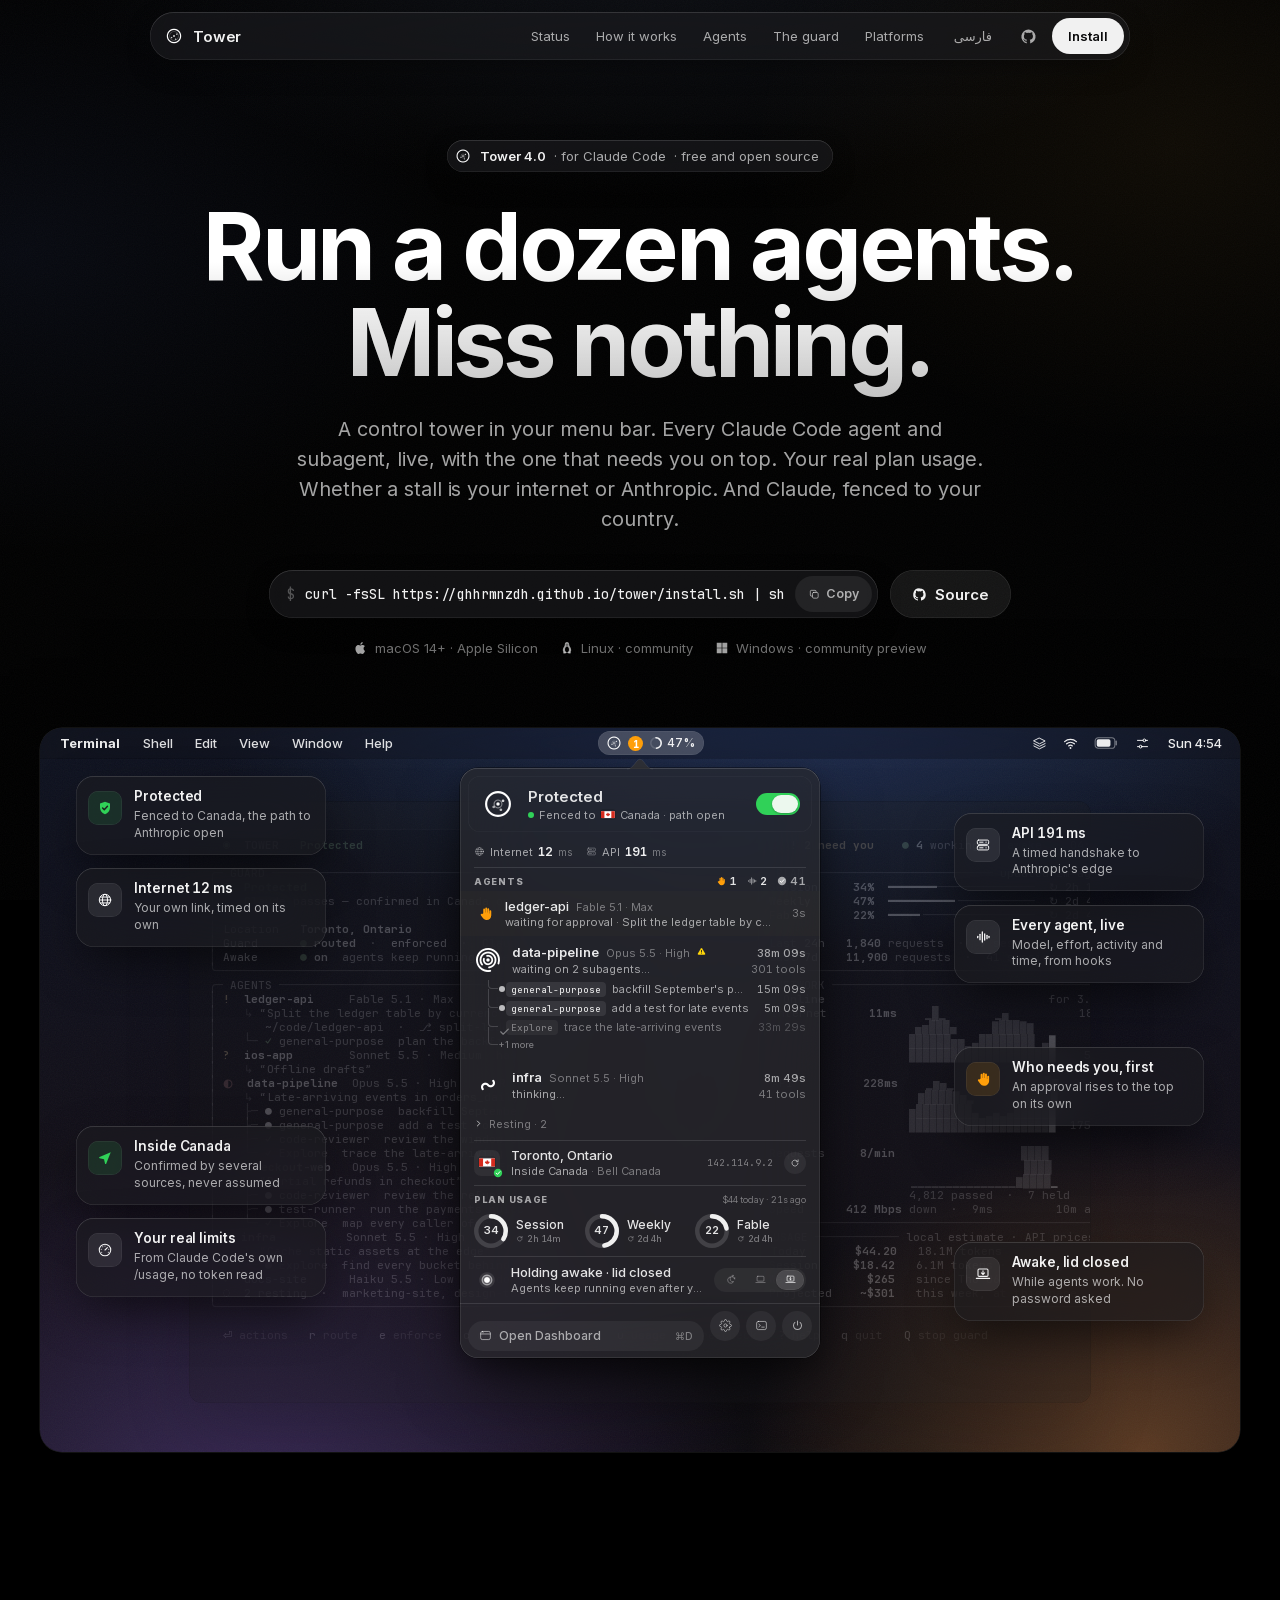
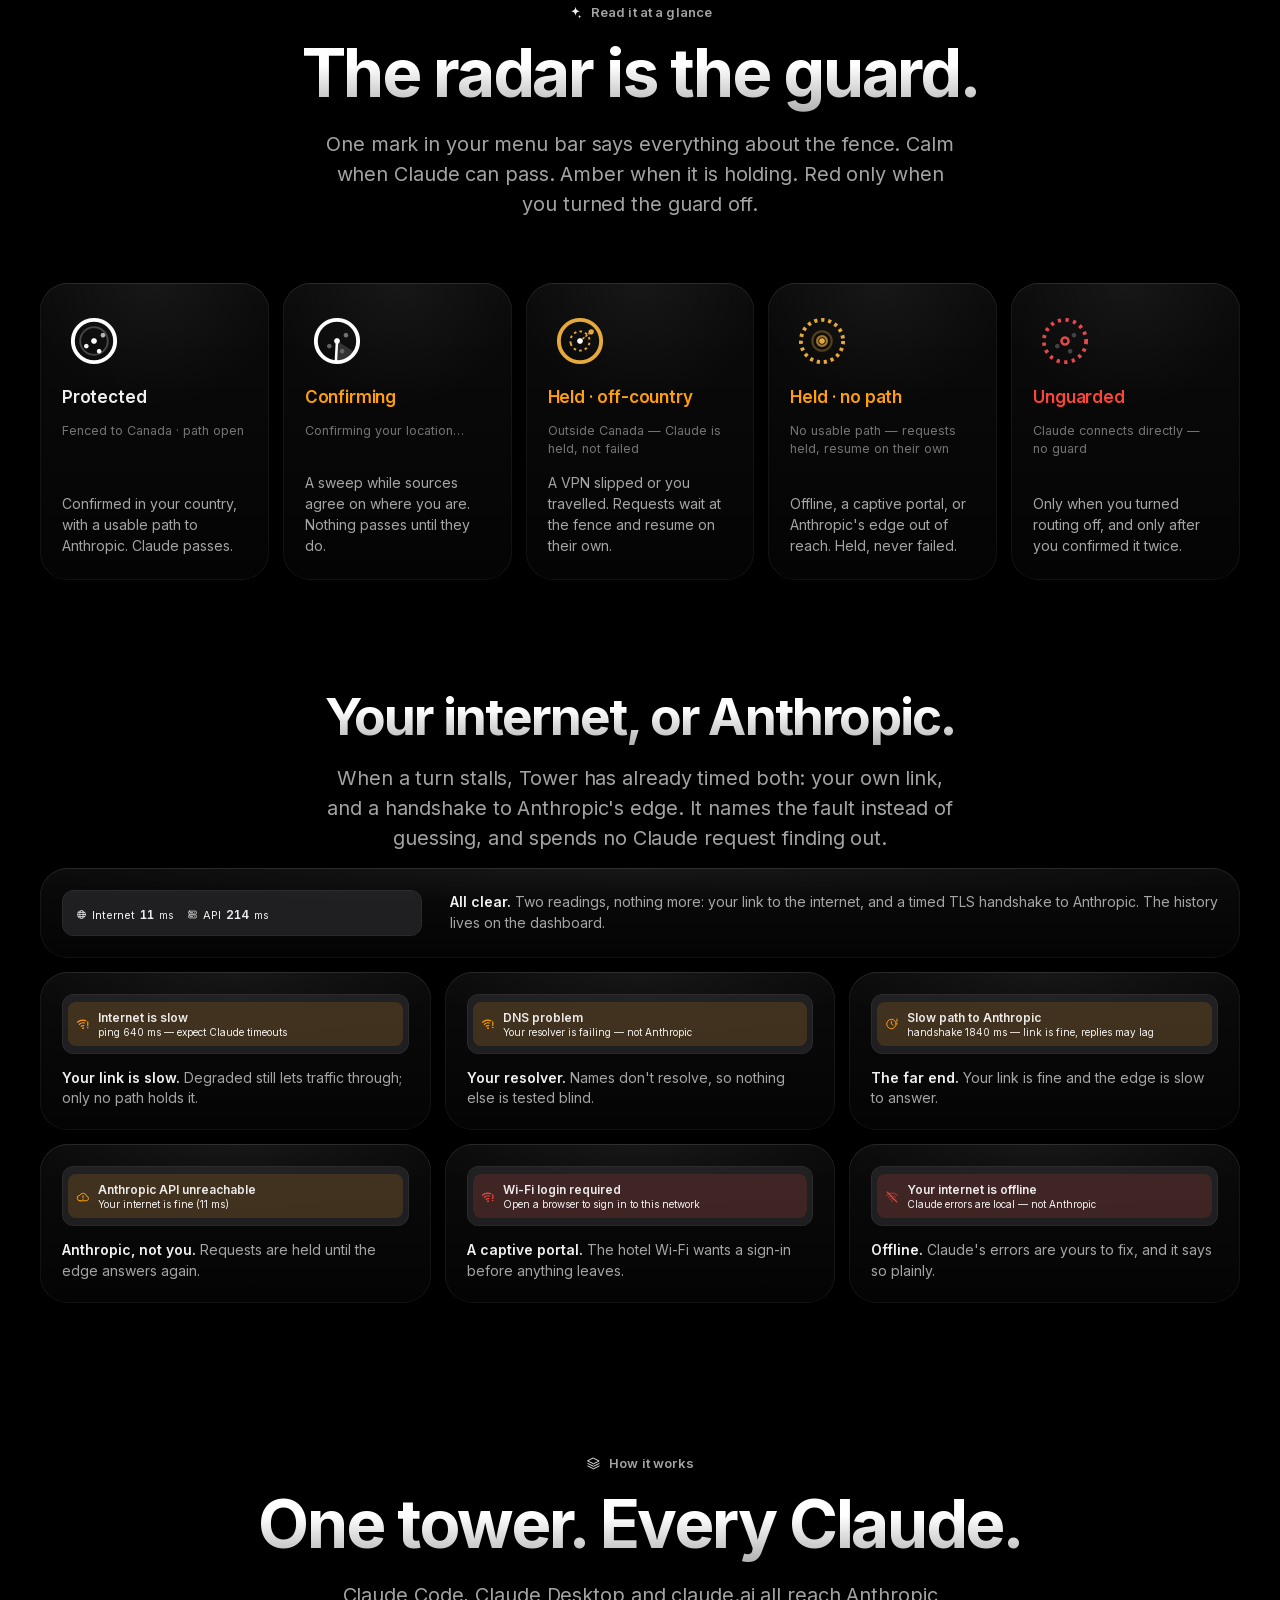
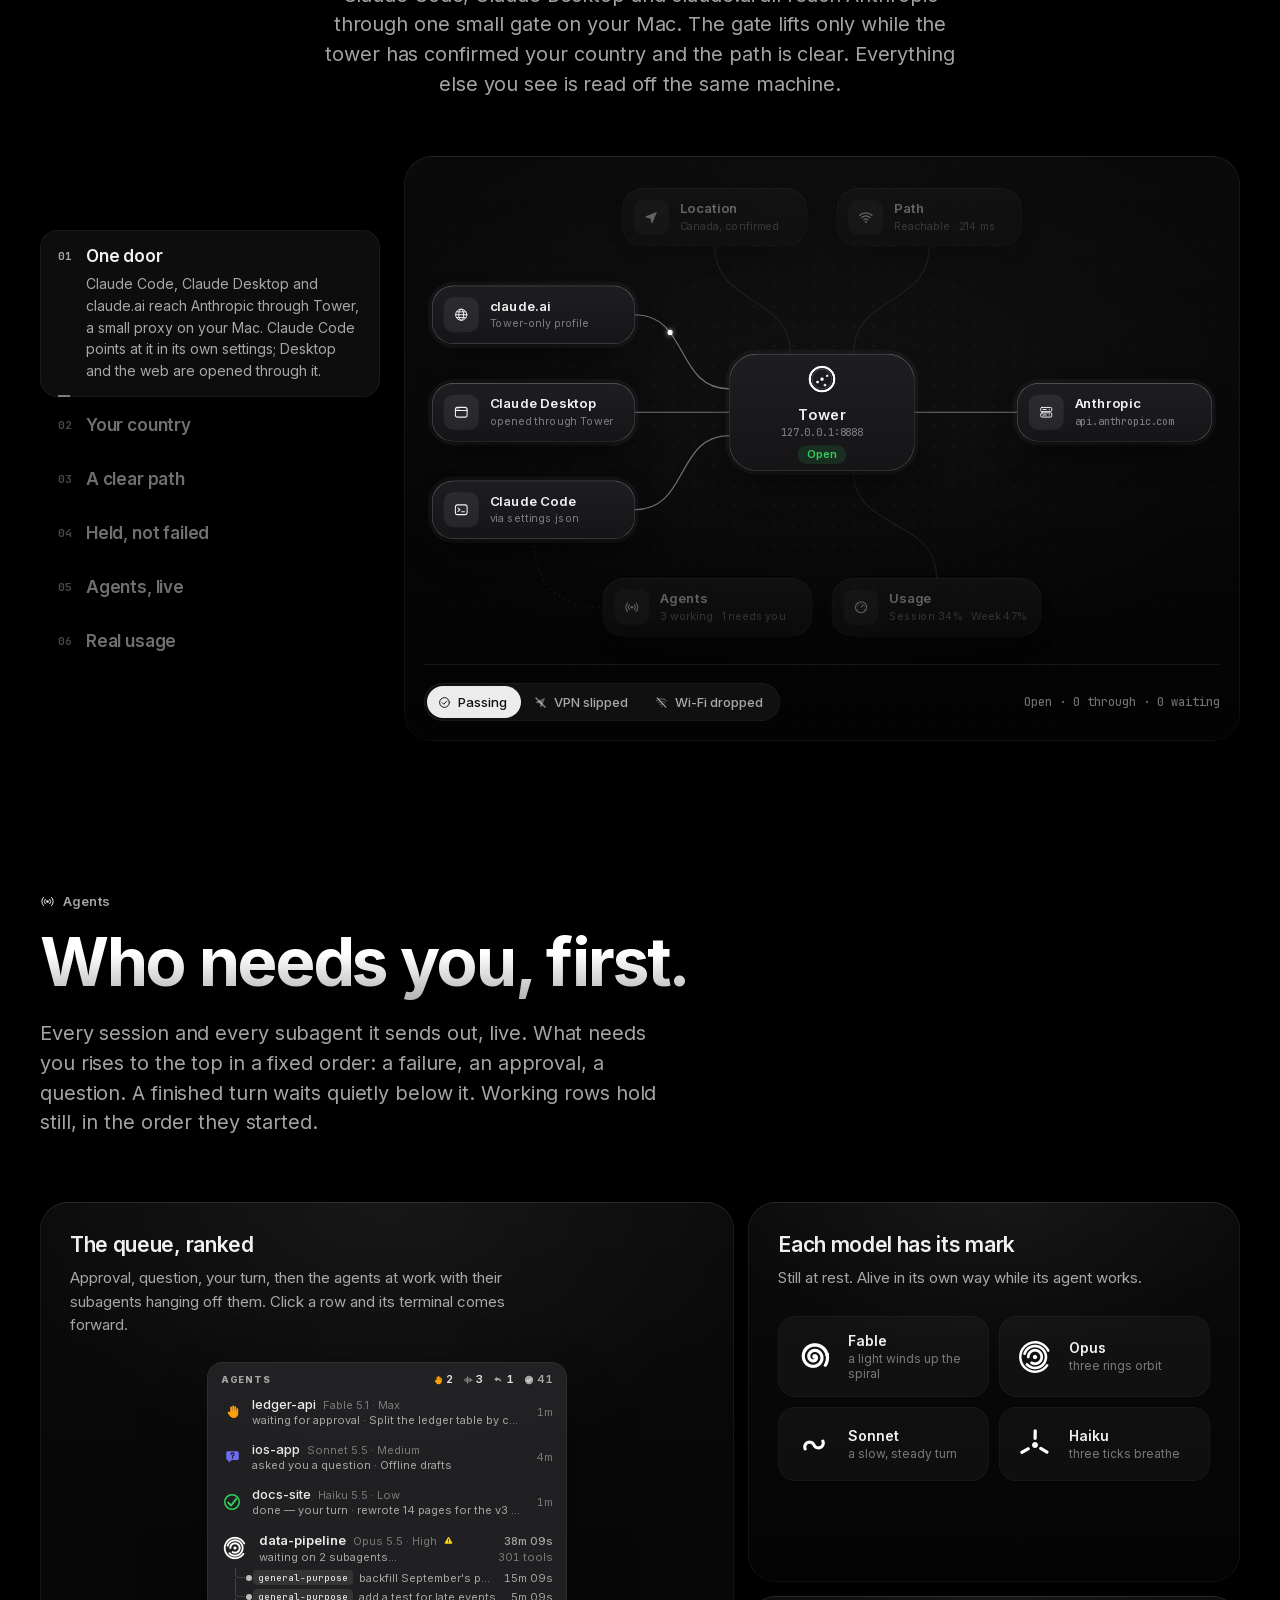
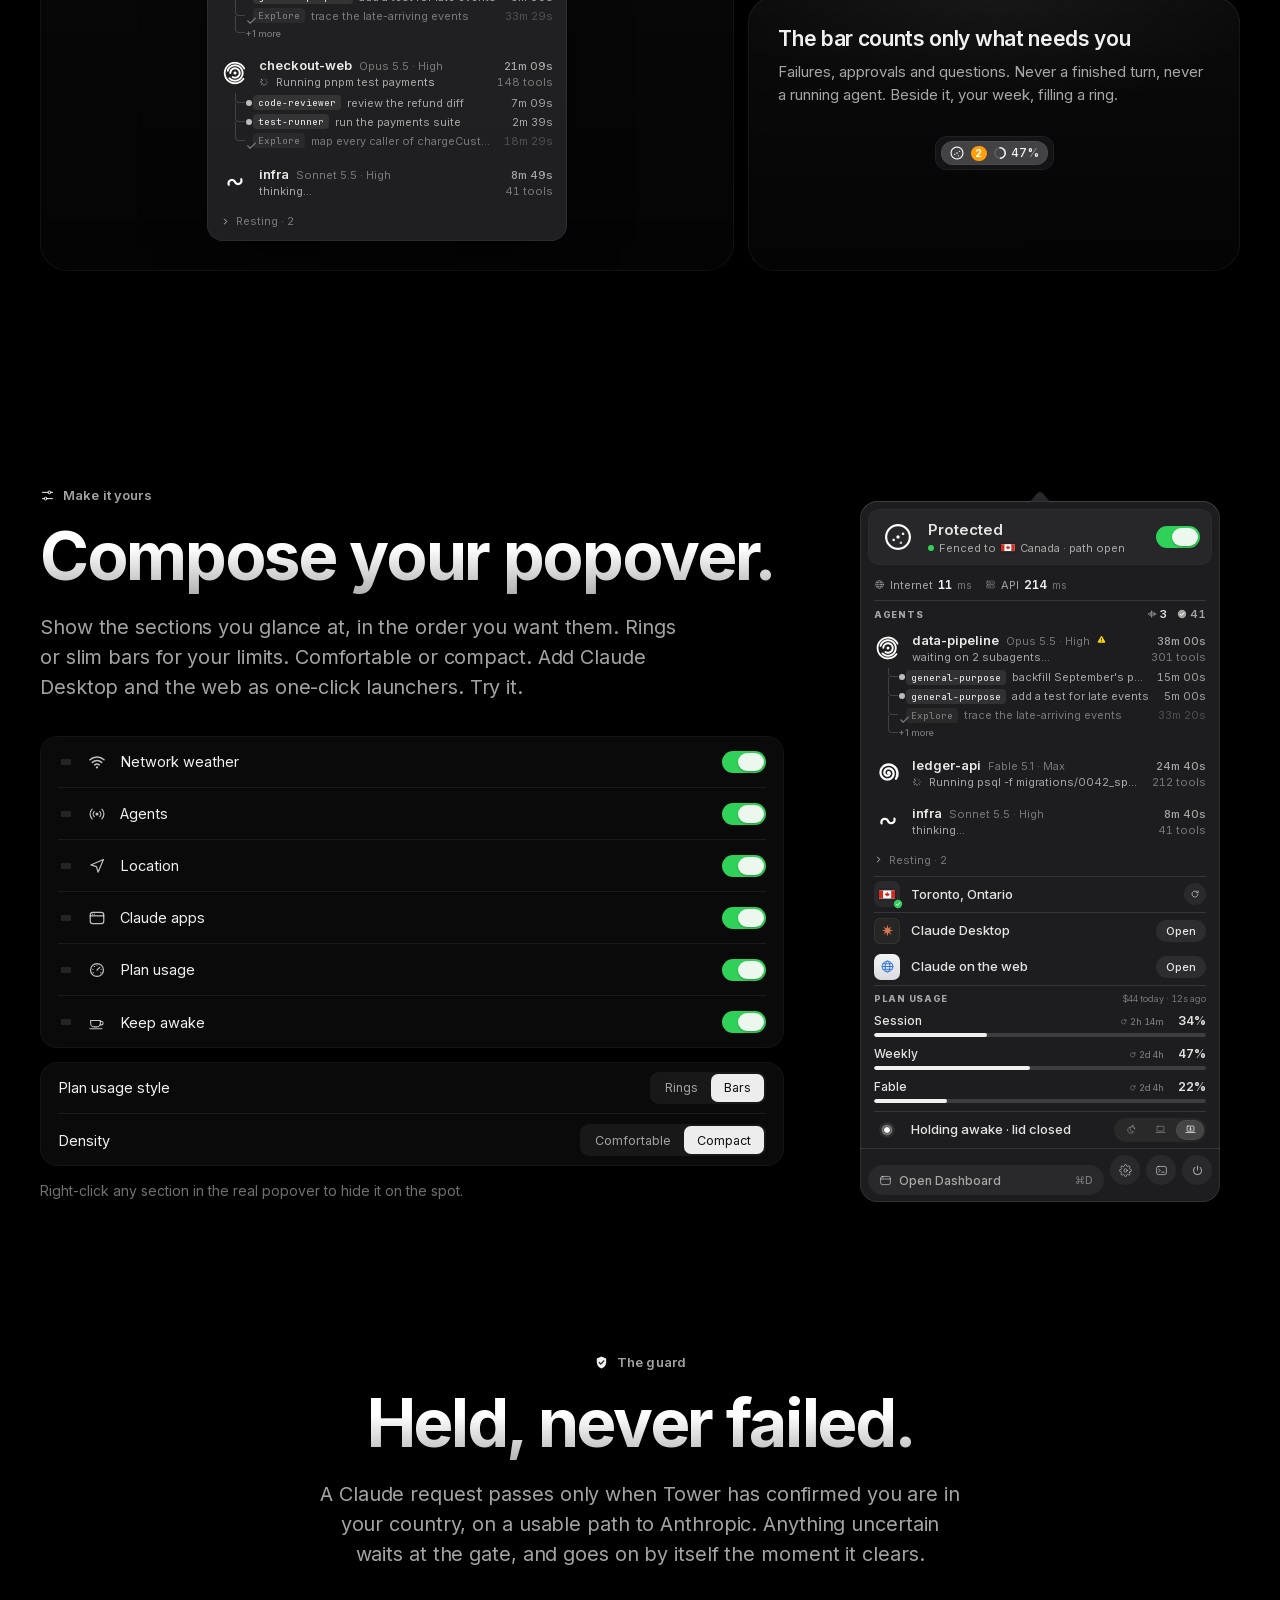
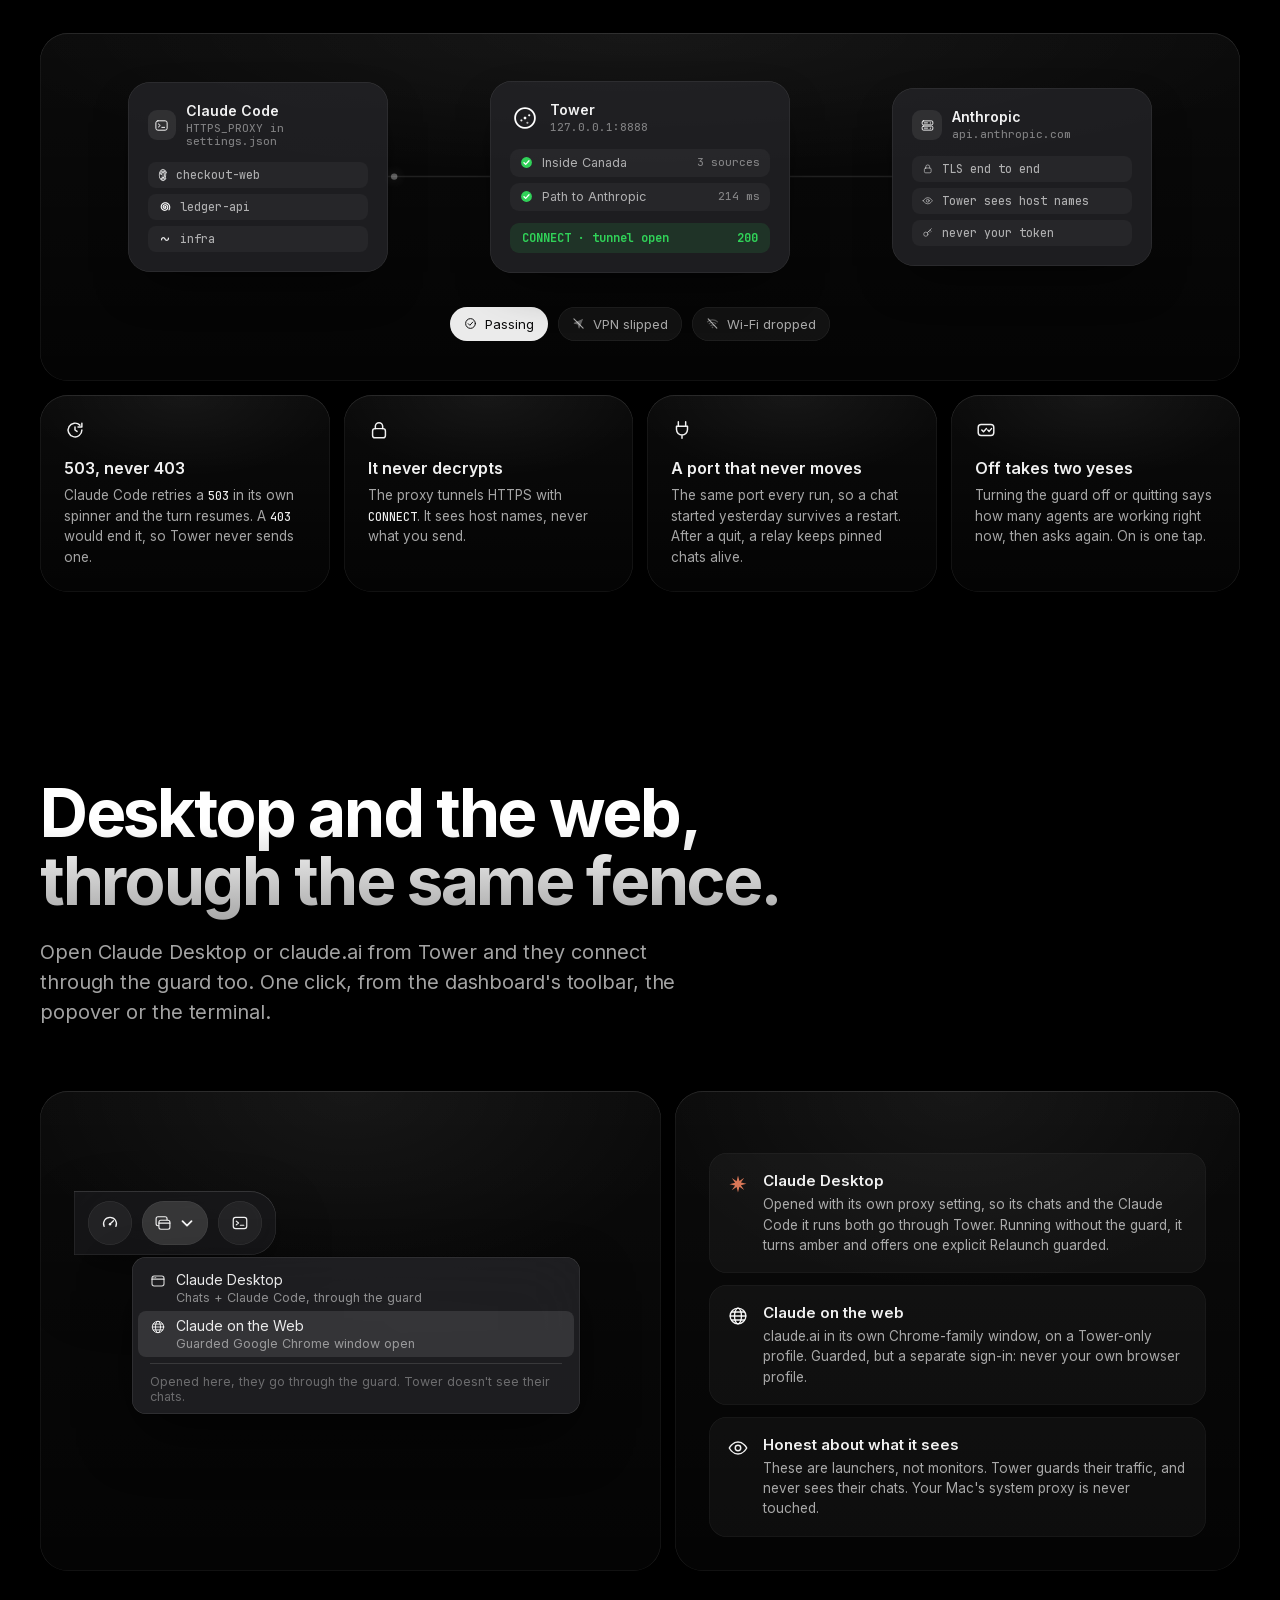
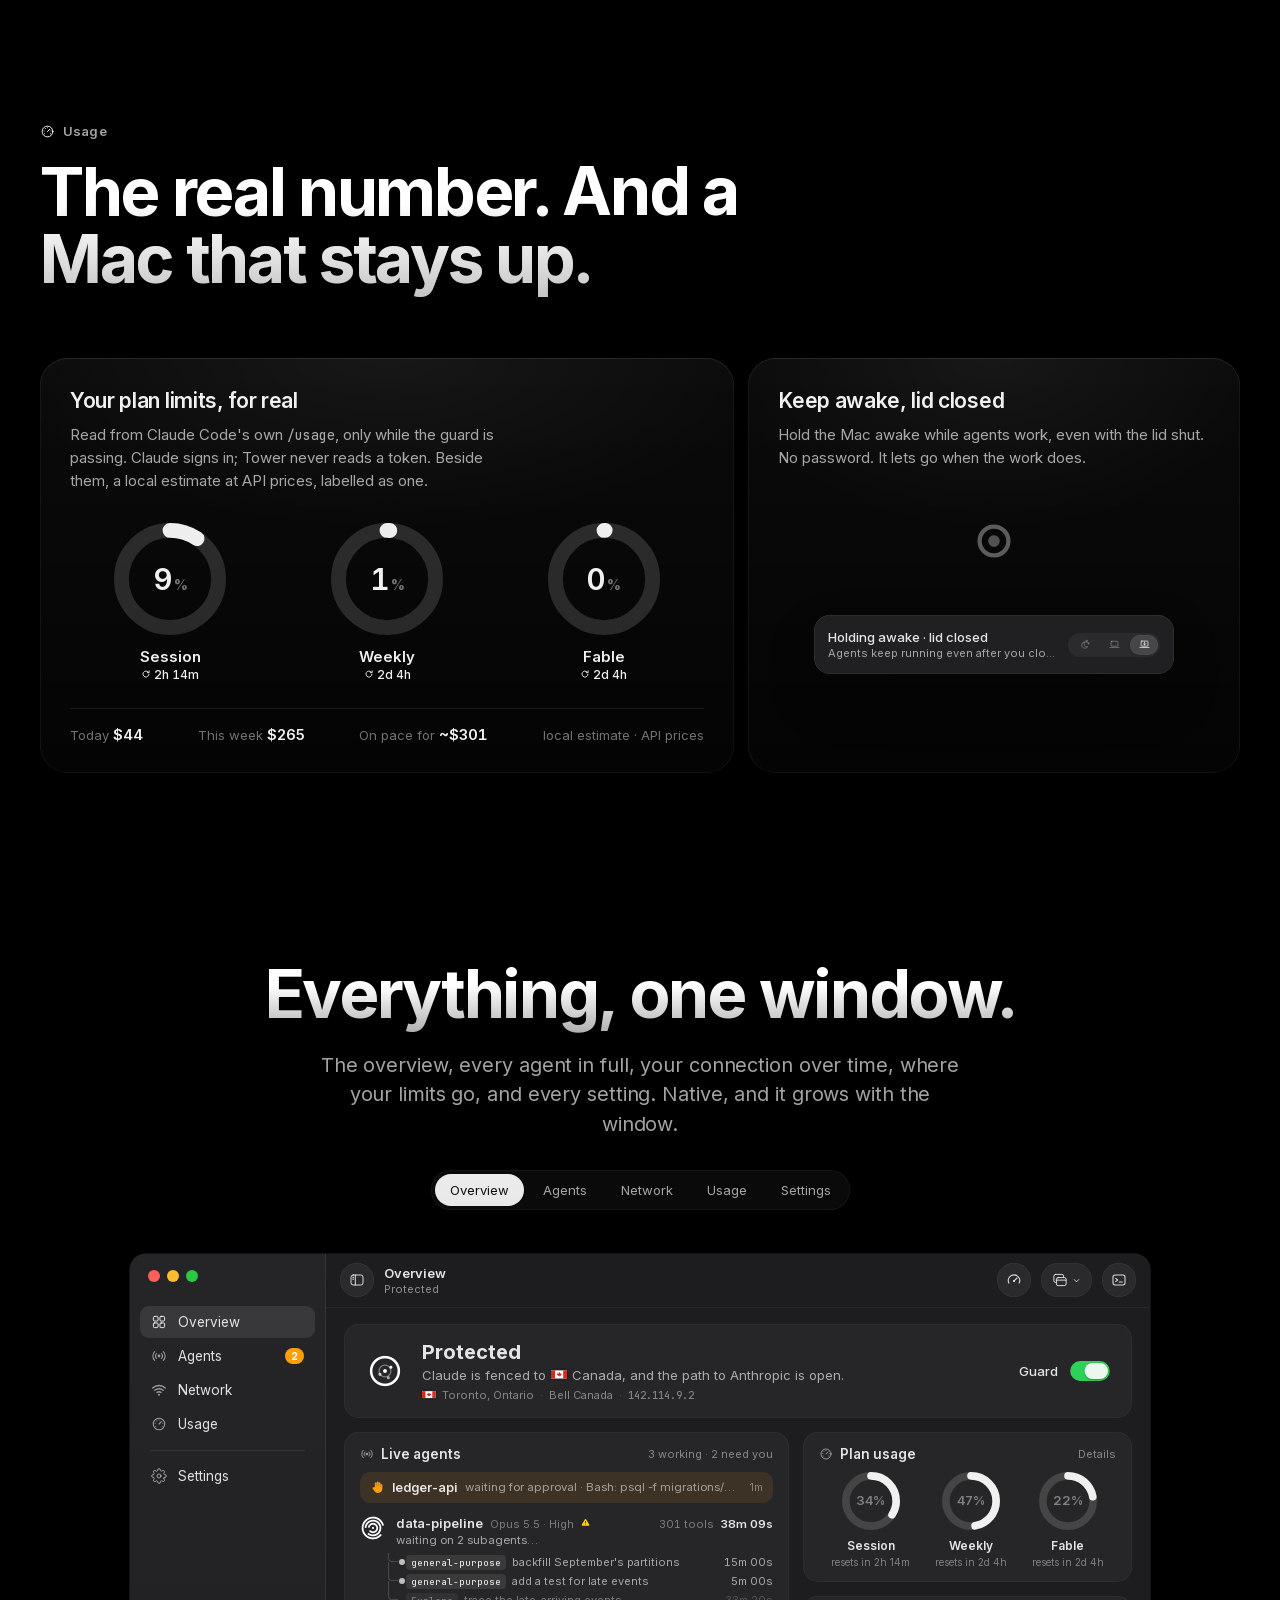
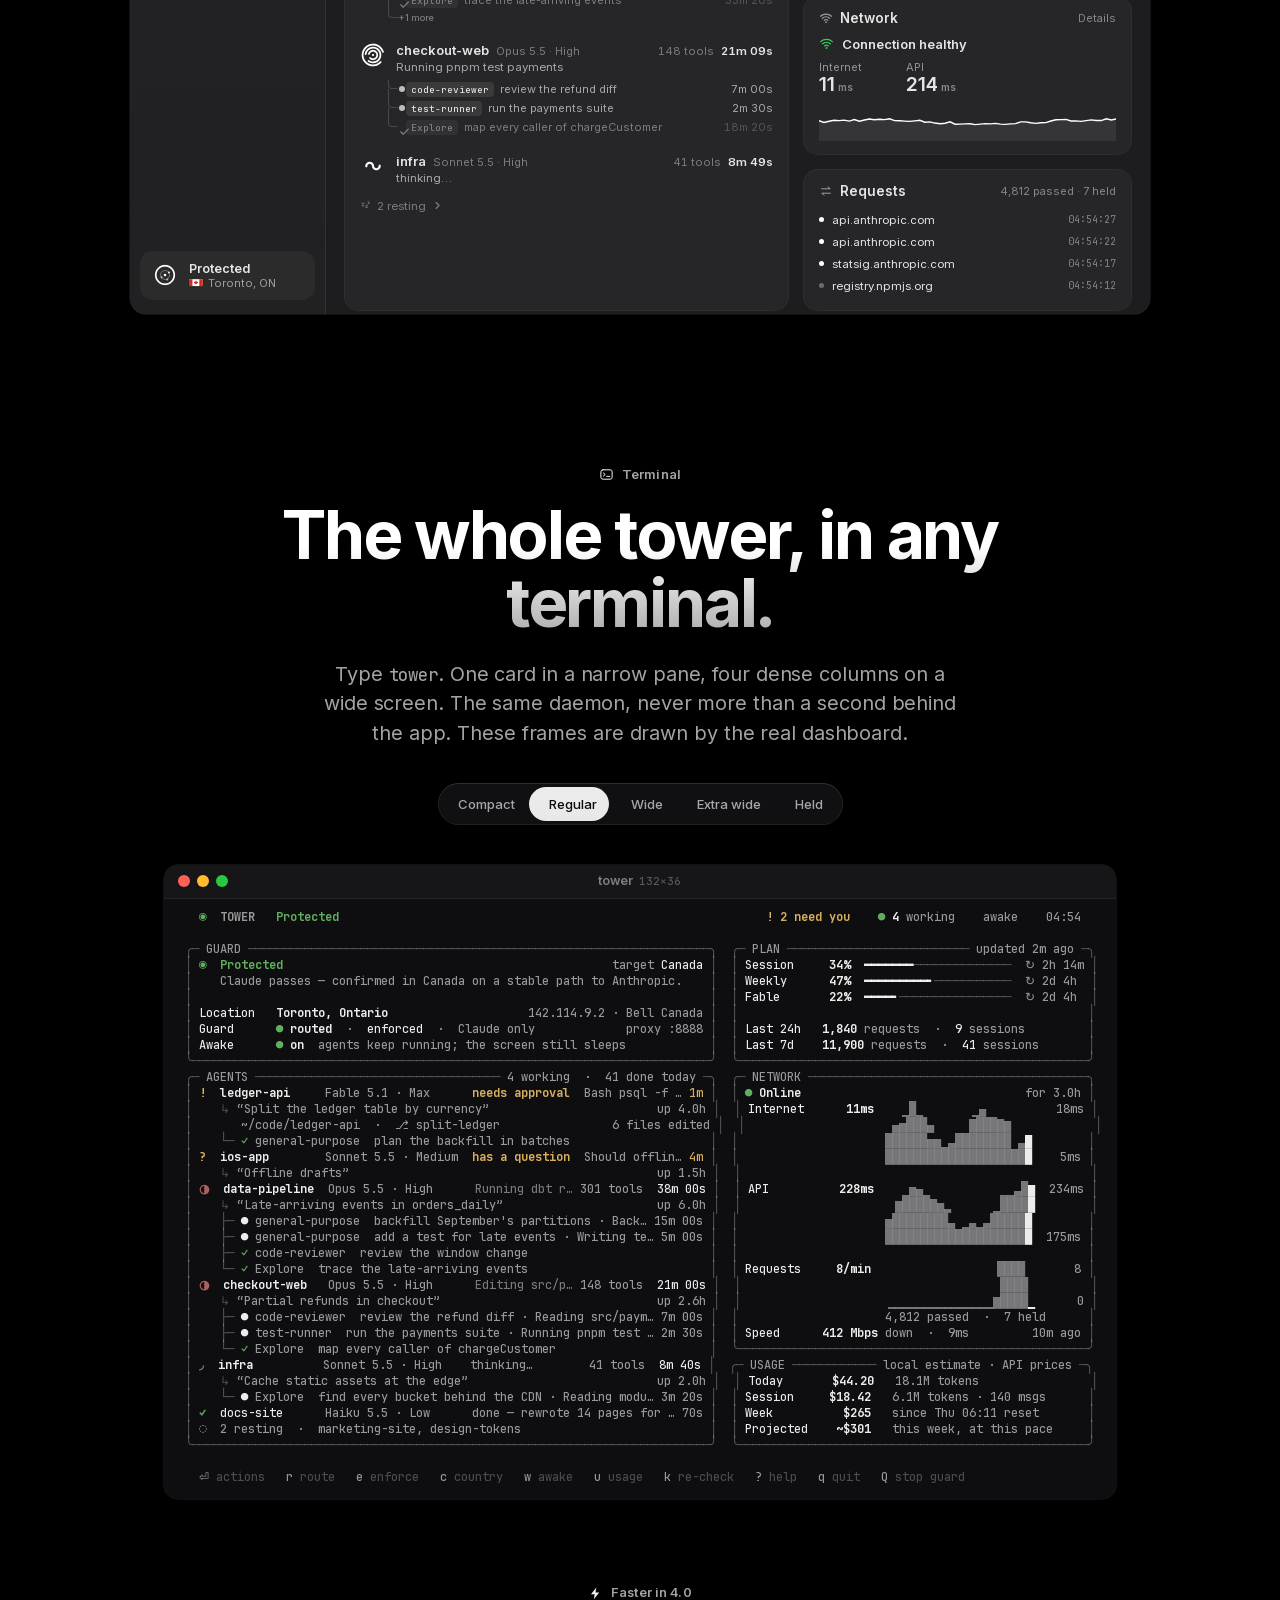
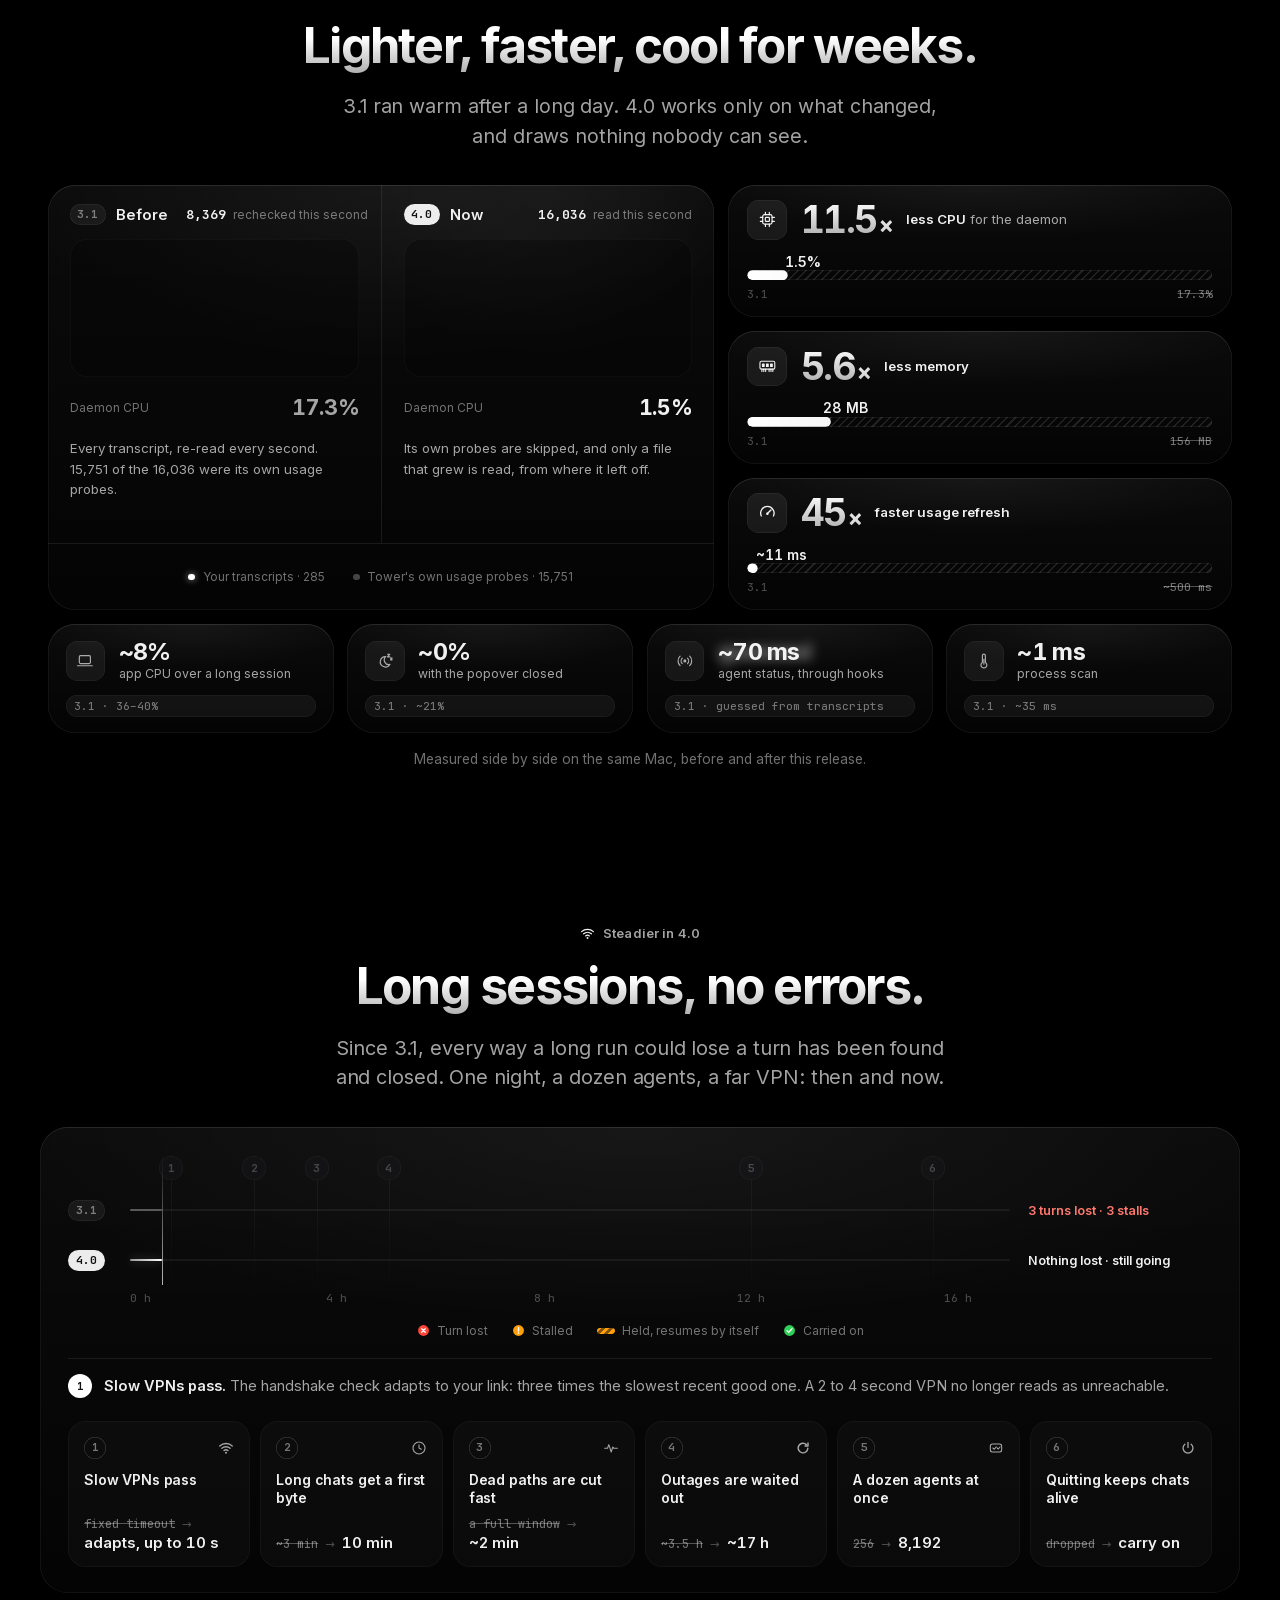
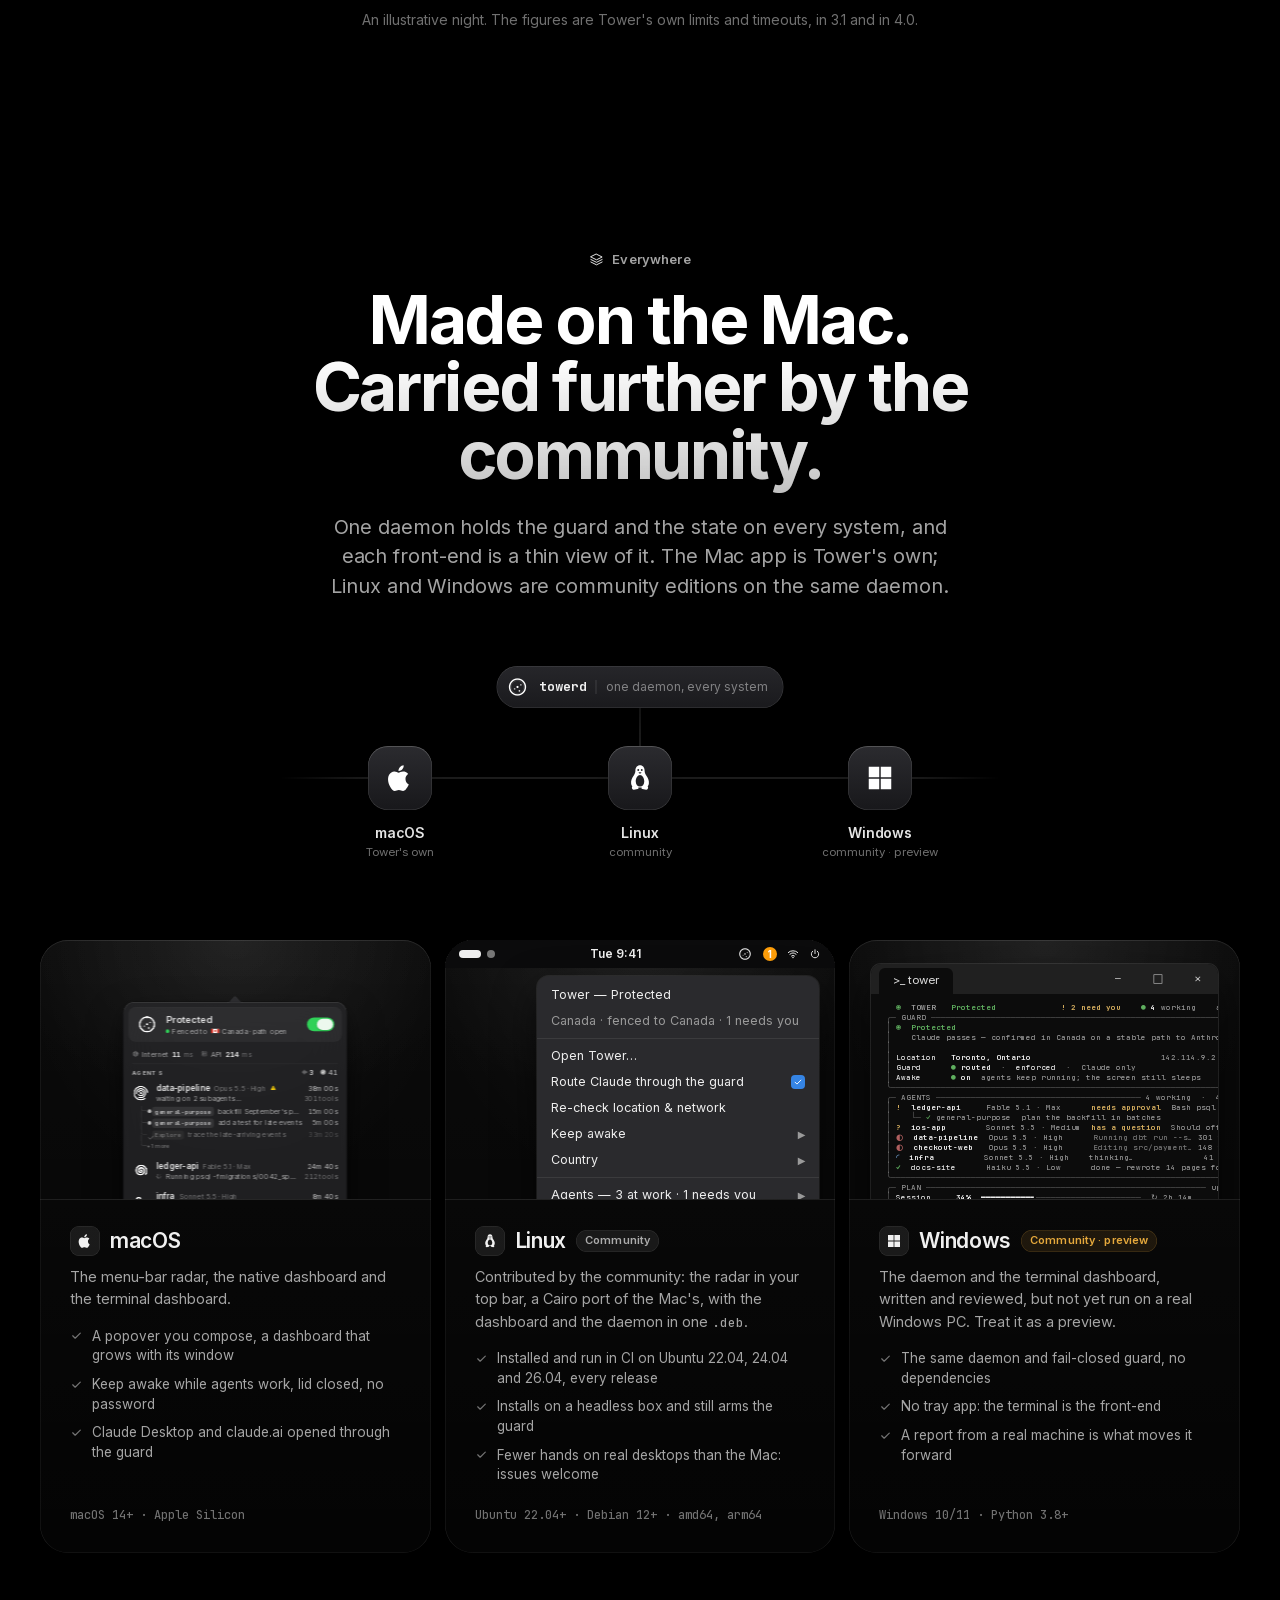
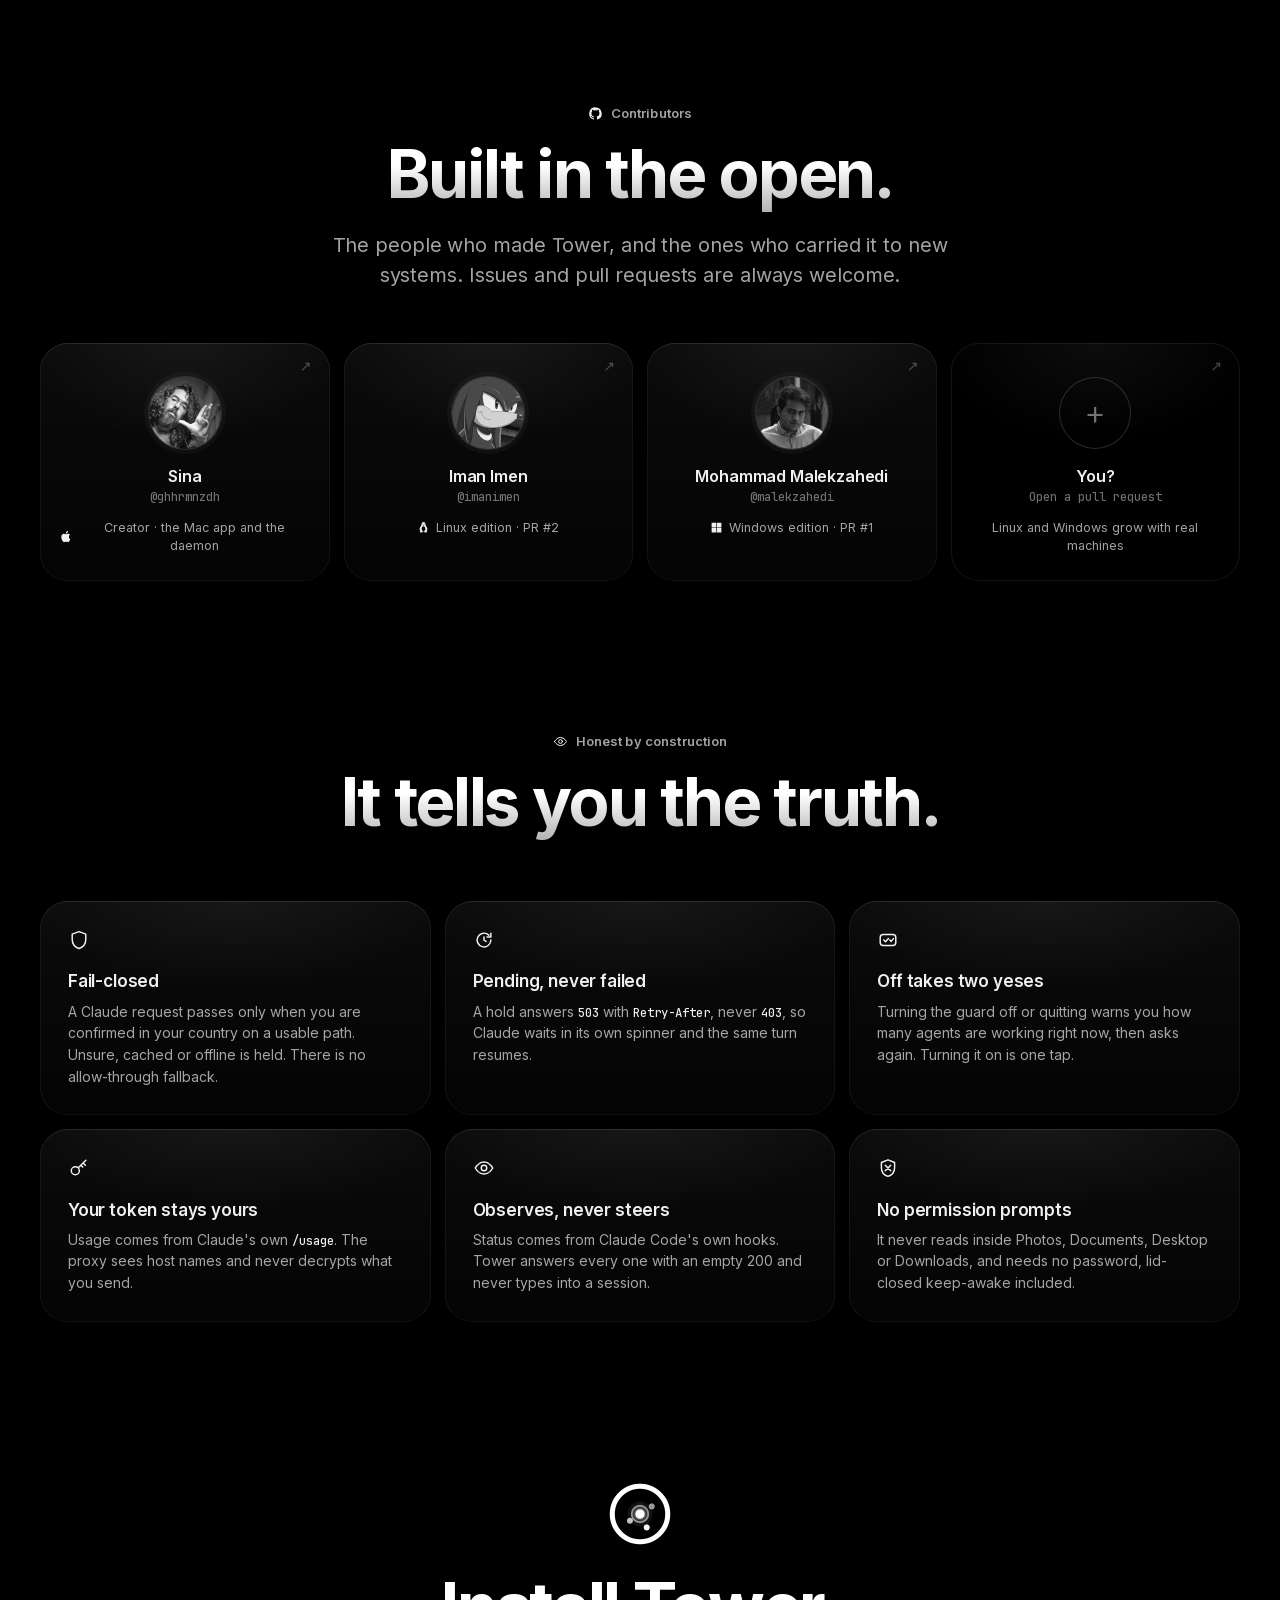
==== commit 4ba97e09: "Publish site @ b1c26b1" ====
--- a/index.html
+++ b/index.html
@@ -1,60 +1,65 @@
 <!doctype html>
-<html lang="en">
+<html lang="en" dir="ltr">
 <head>
-<!-- Tower — one self-contained page. No third-party origins; fonts are local.
-     The radar and the four model marks are the real geometry from src/Glyph.swift,
-     so the page animates the identity itself, not a picture of it. -->
+<!-- Tower: one page, no third-party origin. app.css and app.js are shared with
+     fa/index.html and og.html; every app surface on the page is ported from
+     src/ (see README.md). The terminal frames are composed by the real
+     src/tower-tui.py and spliced into #tuiData by tools/tui-frames.py. -->
 <meta charset="utf-8">
-<meta name="viewport" content="width=device-width, initial-scale=1">
-
-<title>Tower — Claude Code Agent Monitor &amp; Usage Tracker for macOS</title>
-<meta name="description" content="Free, open-source Mac menu bar app and terminal dashboard for Claude Code: monitor every running agent, see real plan usage, and pin Claude to a country — fail-closed.">
+<meta name="viewport" content="width=device-width, initial-scale=1, viewport-fit=cover">
+<title>Tower · A control tower for your Claude Code agents · macOS, Linux, Windows</title>
+<meta name="description" content="Free, open-source agent monitor for Claude Code: every agent and subagent live, a needs-you queue, real plan usage, network fault isolation, and a fail-closed country guard. A menu bar app and native dashboard for macOS, with community editions for Linux and Windows.">
 <link rel="canonical" href="https://ghhrmnzdh.github.io/tower/">
 <link rel="alternate" hreflang="en" href="https://ghhrmnzdh.github.io/tower/">
 <link rel="alternate" hreflang="fa" href="https://ghhrmnzdh.github.io/tower/fa/">
 <link rel="alternate" hreflang="x-default" href="https://ghhrmnzdh.github.io/tower/">
 <meta name="color-scheme" content="dark">
 <meta name="theme-color" content="#000000">
-
 <meta property="og:type" content="website">
 <meta property="og:site_name" content="Tower">
 <meta property="og:url" content="https://ghhrmnzdh.github.io/tower/">
-<meta property="og:title" content="Tower — Claude Code agent monitor for macOS">
-<meta property="og:description" content="Every running Claude Code agent in one view — model, effort, status, momentum. Real plan usage. Pin Claude to a country, fail-closed.">
+<meta property="og:title" content="Tower · a control tower for your Claude Code agents">
+<meta property="og:description" content="Every Claude Code agent and subagent, live. Who needs you, first. Real plan usage. Your internet or Anthropic, named. Claude fenced to your country, fail-closed.">
 <meta property="og:image" content="https://ghhrmnzdh.github.io/tower/og.png">
 <meta property="og:image:width" content="1200">
 <meta property="og:image:height" content="630">
-<meta property="og:image:alt" content="The Tower radar mark on black, above the line: a control tower for your Claude agents.">
+<meta property="og:image:alt" content="Tower's menu bar popover on a Mac: Protected, fenced to Canada, internet and API latency, three Claude Code agents with their subagents, plan usage rings and keep awake.">
+<meta property="og:video" content="https://ghhrmnzdh.github.io/tower/og.mp4">
+<meta property="og:video:secure_url" content="https://ghhrmnzdh.github.io/tower/og.mp4">
+<meta property="og:video:type" content="video/mp4">
+<meta property="og:video:width" content="1200">
+<meta property="og:video:height" content="630">
 <meta property="og:locale" content="en_US">
 <meta name="twitter:card" content="summary_large_image">
-<meta name="twitter:title" content="Tower — Claude Code agent monitor for macOS">
-<meta name="twitter:description" content="Every running Claude Code agent in one view. Real plan usage. Pin Claude to a country, fail-closed.">
+<meta name="twitter:title" content="Tower · a control tower for your Claude Code agents">
+<meta name="twitter:description" content="Every Claude Code agent and subagent, live. Who needs you, first. Real plan usage. Claude fenced to your country, fail-closed.">
 <meta name="twitter:image" content="https://ghhrmnzdh.github.io/tower/og.png">
-
 <link rel="icon" href="favicon.svg" type="image/svg+xml">
 <link rel="apple-touch-icon" href="apple-touch-icon.png">
 <link rel="preload" href="fonts/jetbrainsmono-500.woff2" as="font" type="font/woff2" crossorigin>
-
+<link rel="stylesheet" href="app.css">
 <script type="application/ld+json">
 {
   "@context": "https://schema.org",
   "@type": "SoftwareApplication",
   "name": "Tower",
   "applicationCategory": "DeveloperApplication",
-  "operatingSystem": "macOS 14.0 or later (Apple Silicon); Windows 10/11 (terminal dashboard, experimental)",
+  "operatingSystem": "macOS 14 or later (Apple Silicon); Linux community edition (Ubuntu 22.04 to 26.04, Debian 12 or later); Windows community preview (terminal dashboard)",
   "offers": { "@type": "Offer", "price": "0", "priceCurrency": "USD" },
   "url": "https://ghhrmnzdh.github.io/tower/",
   "image": "https://ghhrmnzdh.github.io/tower/og.png",
   "downloadUrl": "https://github.com/ghhrmnzdh/tower/releases/latest",
   "softwareRequirements": "Claude Code; Python 3.8 or later at runtime",
-  "description": "A menu bar app and terminal dashboard that monitors every running Claude Code agent, mirrors real plan usage from claude /usage, and pins Claude to a country with a fail-closed local proxy.",
+  "description": "A control tower for Claude Code agents: a menu bar app and native dashboard for macOS, a top-bar radar for Linux, and a terminal dashboard everywhere. It monitors every agent and subagent, ranks what needs you, mirrors real plan usage from claude /usage, isolates network faults, and pins Claude to a country with a fail-closed local proxy.",
   "featureList": [
-    "Monitor every running Claude Code agent — model, effort, status, momentum",
-    "Ranked needs-you queue: failed, blocked, asking, done",
-    "Real plan usage mirrored from claude -p /usage",
-    "Pin Claude Code to a country with a fail-closed proxy guard",
-    "Network fault isolation — your connection or Anthropic",
-    "Same-repo and same-file collision warnings between agents"
+    "Every Claude Code agent and subagent, live: model, effort, activity, tools, time",
+    "A needs-you queue: failed, needs approval, asking, then done",
+    "Same-repo and same-file collision warnings between agents",
+    "Real plan usage mirrored from claude -p /usage, plus a labelled local estimate",
+    "Network fault isolation: your connection, or Anthropic",
+    "A fail-closed country guard: held requests are pending, never failed",
+    "Keep the machine awake while agents work, lid closed included",
+    "Open Claude Desktop and claude.ai through the guard"
   ],
   "sameAs": ["https://github.com/ghhrmnzdh/tower"]
 }
@@ -64,1798 +69,447 @@
   "@context": "https://schema.org",
   "@type": "FAQPage",
   "mainEntity": [
-    {"@type":"Question","name":"Does Tower read my Anthropic API key or tokens?","acceptedAnswer":{"@type":"Answer","text":"No. Real plan usage is mirrored from Claude Code's own claude -p /usage — Claude does its own auth, and Tower never reads a token. The proxy tunnels HTTPS with CONNECT, so it sees hostnames and never decrypts your traffic."}},
-    {"@type":"Question","name":"How does Tower pin Claude Code to a country?","acceptedAnswer":{"@type":"Answer","text":"It runs a small local proxy and points Claude Code at it through the HTTPS_PROXY key in ~/.claude/settings.json — never through your shell. When you are confirmed outside your target country, a Claude request is held and answered 503 with Retry-After, so Claude retries it into its own spinner. The request is pending, not failed, and it resumes the moment you are back on-country."}},
-    {"@type":"Question","name":"What happens if Tower quits or crashes?","acceptedAnswer":{"@type":"Answer","text":"Quitting removes the proxy from settings.json first, so Claude Code returns to a direct connection. The guard un-routes on every clean exit and via atexit, and the daemon is single-instance. A crashed front-end can't break Claude."}},
-    {"@type":"Question","name":"How do I tell whether an outage is my internet or Anthropic?","acceptedAnswer":{"@type":"Answer","text":"Tower probes both, passively and continuously: your link, and a timed TLS handshake to api.anthropic.com. It reports online, degraded, offline, captive portal, or an Anthropic-side problem — plus an on-demand speed test. No guessing, and no Claude request is spent finding out."}},
-    {"@type":"Question","name":"Is Tower free? Does it run on Windows or Linux?","acceptedAnswer":{"@type":"Answer","text":"Tower is free and open source. The full experience — menubar app plus terminal dashboard — runs on macOS 14 or later, on Apple Silicon. On Windows 10/11, the daemon and the terminal dashboard already run: same guard, same fail-closed proxy, no dependencies. Treat it as experimental — it is written and reviewed but not yet tested on real Windows hardware, so expect rough edges and please report them. The native Windows tray app is next. A Linux front-end is planned; the curses dashboard should already run there."}}
+    {"@type":"Question","name":"Does Tower read my Anthropic token or my traffic?","acceptedAnswer":{"@type":"Answer","text":"No. Plan usage is mirrored from Claude Code's own claude -p /usage, so Claude does its own sign-in and Tower never reads a token. The proxy tunnels HTTPS with CONNECT: it sees host names, and never decrypts what you send."}},
+    {"@type":"Question","name":"How does Tower pin Claude Code to a country?","acceptedAnswer":{"@type":"Answer","text":"It runs a small local proxy and points Claude Code at it through the env block of ~/.claude/settings.json, never through your shell. A Claude request passes only when you are confirmed inside your country on a usable path to Anthropic. Otherwise it is held for a moment and answered 503 with Retry-After, so Claude waits in its own retry spinner and resumes on its own."}},
+    {"@type":"Question","name":"How does Tower know what each agent is doing?","acceptedAnswer":{"@type":"Answer","text":"Through Claude Code's own hooks. Tower adds observation-only HTTP hooks next to its routing entry in settings.json, leaves your own hooks alone, and removes its entries on every exit. The endpoint always answers an empty 200: it never blocks, decides or types anything for an agent."}},
+    {"@type":"Question","name":"What happens if Tower quits or crashes?","acceptedAnswer":{"@type":"Answer","text":"Quitting removes the proxy from settings.json first, so new Claude sessions connect directly. Chats already pinned to the proxy keep working through a pass-through relay until they exit, and the next Tower reclaims the same port. Turning the guard off or quitting is confirmed twice."}},
+    {"@type":"Question","name":"Is Tower free? Does it run on Linux and Windows?","acceptedAnswer":{"@type":"Answer","text":"Tower is free and open source. On macOS 14 or later (Apple Silicon) it is a menu bar app, a native dashboard and a terminal dashboard. Linux and Windows are community editions. On Ubuntu 22.04 to 26.04 and Debian, one .deb carries the daemon, the terminal dashboard and a radar in the top bar, and it is installed and run in CI on every release. On Windows 10/11 the daemon and the terminal dashboard are a preview: written and reviewed, but not yet run on a real Windows PC."}}
   ]
 }
 </script>
-
-<style>
-/* ═══════════════════════════ fonts ═══════════════════════════
-   SF Pro on the target platform (what the app itself renders in) —
-   Inter is self-hosted and only fetched where SF Pro doesn't exist.
-   JetBrains Mono is the same face the app bundles for its chips. */
-@font-face{font-family:"JetBrains Mono";src:url("fonts/jetbrainsmono-500.woff2") format("woff2");
-  font-weight:500;font-style:normal;font-display:swap}
-@font-face{font-family:"JetBrains Mono";src:url("fonts/jetbrainsmono-700.woff2") format("woff2");
-  font-weight:700;font-style:normal;font-display:swap}
-@font-face{font-family:"Inter";src:url("fonts/inter-latin.woff2") format("woff2");
-  font-weight:300 800;font-style:normal;font-display:swap}
-
-/* ═══════════════════════════ tokens ═══════════════════════════ */
-:root{
-  --bg:#000;
-  --panel:#08080a;        /* instrument wells — machined, not glassy */
-  --panel2:#0d0d10;
-  --white:#f6f6f8;
-  --txt:#ececf1;
-  --txt2:#96969e;
-  --txt3:#5f5f68;
-  --line:rgba(255,255,255,.085);
-  --line2:rgba(255,255,255,.05);
-  --hair:rgba(255,255,255,.16);
-  /* status — the ONLY colors on this page, and only where they mean something */
-  --green:#30d158;
-  --amber:#E6A93C;
-  --red:#ff453a;
-  --purple:#bf7bff;
-  --blue:#0a84ff;
-  /* model tiers — labels only, never on a mark */
-  --gold:#C9A227; --rosso:#c76b72; --steel:#6f9ad6; --crayon:#eda45f;
-  --sans:-apple-system,BlinkMacSystemFont,"Inter","Segoe UI",Roboto,sans-serif;
-  --mono:"JetBrains Mono",ui-monospace,SFMono-Regular,Menlo,monospace;
-  --ease:cubic-bezier(.22,.68,.16,1);
-  /* the app's motion tokens, approximated: settle = spring(.45,.85) — a hair of
-     overshoot; sober = easeOut .25s, for bad news, never a bounce */
-  --settle:cubic-bezier(.32,1.06,.38,1);
-  --maxw:1180px;
-  --pad:28px;
-}
-*{box-sizing:border-box}
-html{-webkit-text-size-adjust:100%;scroll-behavior:smooth;overflow-x:hidden}
-body{margin:0;background:var(--bg);color:var(--txt);font-family:var(--sans);
-  font-size:16px;line-height:1.62;letter-spacing:-.006em;overflow-x:hidden;
-  -webkit-font-smoothing:antialiased;font-variant-numeric:tabular-nums}
-h1,h2,h3,h4{margin:0;font-weight:600;letter-spacing:-.035em;line-height:1.06;text-wrap:balance}
-p{margin:0}
-a{color:inherit;text-decoration:none}
-svg{display:block}
-button{font:inherit;color:inherit;background:none;border:0;padding:0;cursor:pointer}
-::selection{background:rgba(255,255,255,.2)}
-:focus-visible{outline:2px solid var(--amber);outline-offset:3px;border-radius:4px}
-.skip{position:absolute;top:-9999px;inset-inline-start:16px;z-index:99;padding:10px 16px;background:#fff;color:#000;
-  border-radius:8px;font-weight:600;font-size:14px}
-.skip:focus{top:8px}
-
-/* ═══════════════════════════ type utilities ═══════════════════════════
-   The mono is the structural voice: every label, every readout, every
-   annotation. It is the same face the app puts on its counters. */
-.cap{font-family:var(--mono);font-size:10px;font-weight:700;letter-spacing:.26em;
-  text-transform:uppercase;color:var(--txt3)}
-.mono{font-family:var(--mono);font-weight:500}
-.lede{font-size:19px;line-height:1.56;color:var(--txt2);max-width:60ch}
-.ok{color:var(--green)} .warn{color:var(--amber)} .bad{color:var(--red)} .ask{color:var(--purple)}
-.kbd{display:inline;font-family:var(--mono);font-size:.86em;font-weight:500;color:var(--txt);
-  background:rgba(255,255,255,.07);padding:1px 5px;border-radius:5px;white-space:nowrap}
-
-/* ═══════════════════════════ structure ═══════════════════════════ */
-.band{max-width:var(--maxw);margin:0 auto;padding:104px var(--pad)}
-/* the section rule carries its own name — a chart annotation, so no section
-   needs a repeated kicker/eyebrow of its own */
-.brule{position:relative;max-width:var(--maxw);margin:0 auto;height:0;border-top:1px solid var(--line2)}
-.brule b{position:absolute;left:var(--pad);top:-7px;background:var(--bg);padding-right:16px;
-  font-family:var(--mono);font-size:10px;font-weight:700;letter-spacing:.26em;
-  text-transform:uppercase;color:var(--txt3)}
-
-/* the one panel primitive — flat, machined, hairline. Not glass. */
-.well{background:var(--panel);border:1px solid var(--line2);border-radius:14px;
-  box-shadow:inset 0 1px 0 rgba(255,255,255,.035)}
-/* glass exists in exactly three places: the nav, the popover, the final CTA */
-.glass{background:linear-gradient(180deg,rgba(255,255,255,.05),rgba(255,255,255,.018));
-  backdrop-filter:blur(22px) saturate(1.5);-webkit-backdrop-filter:blur(22px) saturate(1.5);
-  border:1px solid var(--line)}
-
-/* ═══════════════════════════ nav ═══════════════════════════ */
-.nav{position:fixed;top:0;left:0;right:0;z-index:60;display:flex;align-items:center;gap:20px;
-  padding:13px clamp(16px,4vw,30px);border-bottom:1px solid transparent;
-  transition:background .4s,border-color .4s,backdrop-filter .4s}
-.nav.stuck{background:rgba(6,6,8,.72);backdrop-filter:blur(18px) saturate(1.4);
-  -webkit-backdrop-filter:blur(18px) saturate(1.4);border-bottom-color:var(--line2)}
-.nav .brand{display:flex;align-items:center;gap:10px;font-weight:600;font-size:16px;letter-spacing:-.02em}
-.nav .brand svg{width:24px;height:24px}
-.nav .links{display:flex;gap:26px;margin-left:auto;font-size:13.5px;color:var(--txt2);font-weight:500}
-.nav .links a{transition:color .2s}
-.nav .links a:hover{color:var(--white)}
-.nav .cta{margin-left:24px}
-@media(max-width:900px){.nav .links{display:none}.nav .cta{margin-left:auto}}
-
-/* ═══════════════════════════ buttons ═══════════════════════════ */
-.btn{display:inline-flex;align-items:center;gap:9px;font-size:14px;font-weight:600;letter-spacing:-.01em;
-  padding:12px 20px;border-radius:11px;border:1px solid var(--line);color:var(--white);
-  background:rgba(255,255,255,.045);transition:border-color .25s,background .25s,color .25s}
-.btn:hover{border-color:var(--hair);background:rgba(255,255,255,.075)}
-.btn svg{width:15px;height:15px}
-.btn--primary{background:var(--white);color:#08080a;border-color:transparent;font-weight:650}
-.btn--primary:hover{background:#fff;border-color:transparent}
-.btn--sm{padding:8px 14px;font-size:13px;border-radius:9px}
-.btn-row{display:flex;flex-wrap:wrap;gap:12px;align-items:center}
-
-/* ═══════════════════════════ hero ═══════════════════════════ */
-.hero{padding-top:154px;padding-bottom:96px;display:grid;grid-template-columns:1fr 480px;
-  gap:64px;align-items:center}
-.hero>*{min-width:0}
-.hero h1{font-size:clamp(40px,6.2vw,72px);letter-spacing:-.045em;margin:22px 0 0;line-height:1.02}
-.hero h1 .l2{display:block;font-weight:300;color:var(--txt2)}
-.hero .lede{margin-top:26px}
-.hero .btn-row{margin-top:34px}
-.hero-meta{margin-top:34px;padding-top:22px;border-top:1px solid var(--line2);display:flex;gap:30px;
-  flex-wrap:wrap;font-family:var(--mono);font-size:11.5px;font-weight:500;color:var(--txt3)}
-.hero-meta b{color:var(--txt);font-weight:700;display:block;letter-spacing:.04em}
-
-/* ── the scope: the signature instrument ───────────────────────── */
-.scope{border-radius:18px;padding:18px 18px 14px;background:var(--panel);
-  border:1px solid var(--line);box-shadow:inset 0 1px 0 rgba(255,255,255,.045),0 40px 90px -50px #000}
-.scope-hd{display:flex;align-items:center;justify-content:space-between;font-family:var(--mono);
-  font-size:9.5px;font-weight:700;letter-spacing:.24em;text-transform:uppercase;color:var(--txt3);
-  padding:0 2px 12px}
-.stage{position:relative;width:100%;max-width:322px;aspect-ratio:1/1;margin:2px auto 6px}
-.stage .rings{position:absolute;inset:0;width:100%;height:100%}
-.stage .mk{position:absolute;left:50%;top:50%;width:72%;height:72%;transform:translate(-50%,-50%);
-  color:var(--white);z-index:2}
-/* the readout — what the guard is, why, and what Claude actually receives */
-.read{border-top:1px solid var(--line2);padding-top:12px;margin-top:6px}
-.rl{display:flex;align-items:baseline;gap:12px;padding:5px 2px;font-family:var(--mono);font-size:11.5px;
-  font-weight:500}
-.rl .k{flex:none;width:98px;font-size:9.5px;font-weight:700;letter-spacing:.16em;text-transform:uppercase;
-  color:var(--txt3)}
-.rl .v{color:var(--txt);min-width:0;overflow-wrap:anywhere}
-.rl .v.st{font-weight:700;letter-spacing:.1em}
-.rl+.rl{border-top:1px solid rgba(255,255,255,.03)}
-/* the reason line reserves its tallest wrap, so a state swap never shifts layout */
-#rWhy{color:var(--txt2);display:block;line-height:1.45;min-height:2.9em}
-@media(max-width:720px){#rWhy{min-height:4.4em}}
-/* the state selector — an instrument switch, not a card grid */
-.sw{display:grid;grid-template-columns:repeat(5,1fr);margin-top:14px;border:1px solid var(--line2);
-  border-radius:11px;overflow:hidden;background:rgba(0,0,0,.4)}
-.sw button{display:flex;flex-direction:column;align-items:center;gap:7px;padding:12px 2px 9px;
-  position:relative;transition:background .25s}
-.sw button+button{border-left:1px solid var(--line2)}
-.sw button::before{content:"";position:absolute;top:0;left:20%;right:20%;height:2px;background:transparent;
-  transition:background .3s}
-.sw button:hover{background:rgba(255,255,255,.03)}
-.sw button[aria-pressed="true"]{background:rgba(255,255,255,.055)}
-.sw button[aria-pressed="true"]::before{background:var(--white)}
-.sw .g{width:30px;height:30px;color:var(--txt3);transition:color .3s}
-.sw button[aria-pressed="true"] .g{color:var(--white)}
-.sw .l{font-family:var(--mono);font-size:7.5px;font-weight:700;letter-spacing:.1em;text-transform:uppercase;
-  color:var(--txt3);text-align:center;line-height:1.4;white-space:pre-line}
-.sw button[aria-pressed="true"] .l{color:var(--txt)}
-
-/* ═══════════════════════════ problem ═══════════════════════════ */
-.lost{display:grid;grid-template-columns:.88fr 1.12fr;gap:60px;align-items:center}
-.lost>*{min-width:0}
-.say{font-size:clamp(23px,2.9vw,32px);line-height:1.4;font-weight:300;letter-spacing:-.025em;
-  color:var(--txt);max-width:26ch}
-.say b{font-weight:600;color:var(--white)}
-/* the wall — six live agents, and not one of them says a thing */
-.wall{display:grid;grid-template-columns:repeat(3,1fr);gap:12px}
-.pane{border:1px solid var(--line2);border-radius:9px;background:var(--panel);overflow:hidden;
-  box-shadow:inset 0 1px 0 rgba(255,255,255,.03)}
-.pane .hd{display:flex;align-items:center;gap:4px;padding:7px 9px;border-bottom:1px solid var(--line2);
-  background:rgba(255,255,255,.018)}
-.pane .hd i{width:5px;height:5px;border-radius:50%;background:rgba(255,255,255,.14);flex:none}
-.pane .hd span{margin-left:6px;font-family:var(--mono);font-size:8.5px;font-weight:500;color:var(--txt3);
-  white-space:nowrap;overflow:hidden;text-overflow:ellipsis}
-.pane .sc{padding:11px 9px 13px;display:flex;flex-direction:column;gap:6px}
-/* illegible scrollback — from out here, none of it resolves into a status */
-.pane .sc b{display:block;height:4px;border-radius:2px;background:rgba(255,255,255,.075)}
-.pane:nth-child(3n+2) .sc b{background:rgba(255,255,255,.065)}
-.pane .sc b:nth-child(1){width:78%} .pane .sc b:nth-child(2){width:94%}
-.pane .sc b:nth-child(3){width:56%} .pane .sc b:nth-child(4){width:86%}
-.pane:nth-child(2) .sc b:nth-child(1){width:92%} .pane:nth-child(2) .sc b:nth-child(3){width:71%}
-.pane:nth-child(3) .sc b:nth-child(2){width:64%} .pane:nth-child(3) .sc b:nth-child(4){width:97%}
-.pane:nth-child(4) .sc b:nth-child(1){width:88%} .pane:nth-child(4) .sc b:nth-child(3){width:45%}
-.pane:nth-child(5) .sc b:nth-child(2){width:73%} .pane:nth-child(5) .sc b:nth-child(4){width:61%}
-.pane:nth-child(6) .sc b:nth-child(1){width:66%} .pane:nth-child(6) .sc b:nth-child(3){width:90%}
-.pane .cu{width:5px;height:9px;border-radius:1px;background:rgba(255,255,255,.16);margin-top:1px}
-/* the annunciator — four warning captions, and every lamp is dark */
-.ann{margin-top:72px;border-top:1px solid var(--line)}
-.ann .row{display:grid;grid-template-columns:164px 1fr 1.15fr;gap:32px;align-items:start;
-  padding:26px 2px;border-bottom:1px solid var(--line2)}
-/* uniform tiles, so the column reads as one array of lamps — every one of them dark */
-.ann .lamp{display:flex;width:100%;align-items:center;gap:10px;padding:11px 13px;border-radius:8px;
-  border:1px solid rgba(255,255,255,.075);background:rgba(255,255,255,.018);
-  box-shadow:inset 0 1px 0 rgba(255,255,255,.04);font-family:var(--mono);font-size:10px;font-weight:700;
-  letter-spacing:.15em;text-transform:uppercase;color:var(--txt3);white-space:nowrap}
-.ann .lamp i{width:9px;height:9px;border-radius:50%;flex:none;
-  border:1.5px solid rgba(255,69,58,.42);background:rgba(255,69,58,.05);
-  box-shadow:inset 0 1px 2px rgba(0,0,0,.7)}
-.ann h3{font-size:19px;font-weight:600;letter-spacing:-.02em;line-height:1.35;margin-top:3px}
-.ann p{font-size:15px;color:var(--txt2);line-height:1.6}
-.ann .saw{display:block;margin-top:10px;font-family:var(--mono);font-size:11px;font-weight:500;
-  color:var(--txt3)}
-.ann .saw em{font-style:normal;color:var(--txt2);background:rgba(255,255,255,.05);padding:1px 6px;
-  border-radius:4px}
-
-/* ═══════════════════════════ the ledger — four jobs ═══════════════════════════ */
-.head-2{max-width:62ch}
-.head-2 h2{font-size:clamp(30px,4.2vw,48px)}
-.head-2 .lede{margin-top:20px}
-.ledger{margin-top:56px;border-top:1px solid var(--line)}
-.job{display:grid;grid-template-columns:1fr 400px;gap:56px;align-items:center;padding:38px 2px;
-  border-bottom:1px solid var(--line2)}
-.job>*{min-width:0}
-.job .jl{font-family:var(--mono);font-size:10px;font-weight:700;letter-spacing:.24em;text-transform:uppercase;
-  color:var(--txt3)}
-.job h3{font-size:26px;margin:14px 0 10px}
-.job p{font-size:15.5px;color:var(--txt2);line-height:1.62;max-width:52ch}
-.demo{padding:18px;border-radius:12px;background:var(--panel);border:1px solid var(--line2);
-  box-shadow:inset 0 1px 0 rgba(255,255,255,.035)}
-/* demo — the needs-you queue */
-.qz{font-family:var(--mono);font-size:12px;font-weight:500;display:flex;flex-direction:column}
-.qz .q{display:flex;align-items:center;gap:11px;padding:7px 2px;color:var(--txt)}
-.qz .q+.q{border-top:1px solid rgba(255,255,255,.04)}
-.qz .q .m{width:15px;text-align:center;font-weight:700;flex:none}
-.qz .q .w{margin-left:auto;color:var(--txt3);font-size:11px}
-/* demo — the weather */
-.wx{display:flex;flex-direction:column;gap:12px}
-.wx .verdict{display:flex;align-items:center;gap:9px;font-size:13px;font-weight:600;color:var(--txt)}
-.wx .verdict i{width:7px;height:7px;border-radius:50%;background:var(--green);
-  box-shadow:0 0 9px rgba(48,209,88,.6);flex:none}
-.wx .verdict span{margin-left:auto;font-family:var(--mono);font-size:11px;font-weight:500;color:var(--txt2)}
-.spark{display:flex;align-items:flex-end;gap:3px;height:46px}
-.spark i{flex:1;min-width:0;border-radius:1.5px;
-  background:linear-gradient(180deg,rgba(255,255,255,.8),rgba(255,255,255,.12));
-  transition:height 1.1s var(--ease)}
-.wx .note{font-family:var(--mono);font-size:10.5px;font-weight:500;color:var(--txt3);letter-spacing:.02em}
-/* demo — the fence */
-.fz{display:flex;flex-direction:column;gap:9px;font-family:var(--mono);font-size:11.5px;font-weight:500}
-.fz .fr{display:flex;align-items:center;gap:10px;padding:11px 12px;border-radius:9px;
-  border:1px solid var(--line2)}
-.fz .fr i{width:7px;height:7px;border-radius:50%;flex:none}
-.fz .fr b{font-weight:500;color:var(--txt)}
-.fz .fr .t{margin-left:auto;font-size:10.5px;letter-spacing:.06em;text-transform:uppercase;font-weight:700}
-.fz .ok{background:rgba(48,209,88,.05);border-color:rgba(48,209,88,.16)}
-.fz .ok i{background:var(--green)} .fz .ok .t{color:var(--green)}
-.fz .hold{background:rgba(230,169,60,.05);border-color:rgba(230,169,60,.18)}
-.fz .hold i{background:var(--amber)} .fz .hold .t{color:var(--amber)}
-.fz .cmt{font-size:10.5px;color:var(--txt3);padding-left:2px}
-/* demo — the meters */
-.mz{display:flex;flex-direction:column;gap:15px}
-.mz .m{font-family:var(--mono);font-size:11.5px;font-weight:500}
-.mz .mt{display:flex;align-items:baseline;gap:8px;margin-bottom:7px}
-.mz .mt .n{color:var(--txt);font-weight:700;letter-spacing:.04em}
-.mz .mt .p{margin-left:auto;color:var(--white);font-weight:700}
-.mz .mt .r{color:var(--txt3);font-size:10px}
-.mz .tr{height:5px;border-radius:3px;background:rgba(255,255,255,.09);overflow:hidden}
-.mz .fi{height:100%;border-radius:3px;background:var(--white);transform-origin:left;transform:scaleX(0);
-  transition:transform 1.2s var(--ease)}
-.in .mz .fi{transform:scaleX(var(--p))}
-.mz .src{font-family:var(--mono);font-size:10px;color:var(--txt3);padding-top:3px}
-
-/* ═══════════════════════════ showpiece (menu bar / terminal) ═══════════════════════════ */
-.piece{display:grid;grid-template-columns:.95fr 1.05fr;gap:60px;align-items:center;margin-top:52px}
-.piece.rev{grid-template-columns:1.05fr .95fr}
-.piece.rev .copy{order:2}
-.piece>*{min-width:0}
-.copy h2{font-size:clamp(28px,3.8vw,42px)}
-.copy .lede{margin-top:18px;font-size:17px}
-.facts{margin-top:30px;border-top:1px solid var(--line2)}
-.facts .f{padding:16px 0;border-bottom:1px solid var(--line2)}
-.facts .f>b{display:block;font-size:15px;font-weight:600;color:var(--white);letter-spacing:-.015em}
-/* direct child only — a nested .kbd chip must stay inline */
-.facts .f>span{display:block;font-size:14.5px;color:var(--txt2);margin-top:4px;line-height:1.55}
-
-/* ── the state simulator — five guard states, one truth for every surface.
-      The active chip is unmissable (solid white) and carries a progress fill:
-      the tour advances on its own until the user takes the controls. ── */
-.simsw{display:flex;flex-wrap:wrap;gap:7px;justify-content:center;margin:0 0 18px}
-.simsw button{position:relative;overflow:hidden;font-family:var(--mono);font-size:10px;font-weight:700;
-  letter-spacing:.08em;text-transform:uppercase;color:#bcbcc4;padding:8px 14px;border-radius:99px;
-  border:1px solid rgba(255,255,255,.16);background:rgba(255,255,255,.03);
-  transition:color .25s,border-color .25s,background .25s}
-.simsw button:hover{color:var(--white);border-color:rgba(255,255,255,.34)}
-.simsw button[aria-pressed="true"]{color:#0b0b0d;background:var(--white);border-color:var(--white)}
-.simsw button[aria-pressed="true"]::after{content:"";position:absolute;left:10%;right:10%;bottom:3px;
-  height:2px;border-radius:1px;background:rgba(0,0,0,.4);transform:scaleX(0);transform-origin:left;
-  animation:simprog 5.2s linear forwards}
-.simsw.manual button::after{display:none}
-@keyframes simprog{to{transform:scaleX(1)}}
-.simcap{font-family:var(--mono);font-size:10px;color:var(--txt3);text-align:center;margin-top:16px;
-  letter-spacing:.04em;line-height:1.7;max-width:56ch}
-
-/* ── the desk: menu bar + popover ── */
-/* minmax(0,1fr): an auto track would grow to the popover's 360px and blow out the desk */
-.desk{display:grid;grid-template-columns:minmax(0,1fr);justify-items:center;padding:24px 16px 28px;
-  border-radius:18px;background:radial-gradient(120% 90% at 50% 0%,rgba(255,255,255,.05),transparent 60%);
-  border:1px solid var(--line2)}
-/* the menu bar: Tower in real company — every other item is someone else's app,
-   out of focus. The well behind the radar is macOS's own "menu open" highlight. */
-.mbar{width:100%;max-width:430px;display:flex;align-items:center;gap:13px;justify-content:center;
-  padding:7px 12px;border-radius:9px;background:rgba(28,28,31,.82);border:1px solid var(--line2);
-  backdrop-filter:blur(10px);-webkit-backdrop-filter:blur(10px);margin-bottom:2px;overflow:hidden}
-.mbar .mi{display:flex;align-items:center;gap:4px;color:#e0e0e4;font-size:11px;font-weight:600;flex:none}
-.mbar .mi svg{width:15px;height:15px;display:block}
-.mbar .mi.dim{filter:blur(2.1px) saturate(.75);opacity:.5}
-.mbar .mi.tower{position:relative;color:var(--white);padding:3px 7px;margin:-3px -2px;border-radius:6px;
-  background:rgba(255,255,255,.16)}
-.mbar .mi.tower svg{width:17px;height:17px}
-.mbar .bdg{font-family:var(--mono);font-size:8px;font-weight:700;color:#fff;background:var(--red);
-  border-radius:7px;padding:0 4px;line-height:13px}
-.mbar .nb{font-family:var(--mono);font-size:9.5px;font-weight:700;color:#1a1206;background:var(--amber);
-  border-radius:4px;padding:0 4px;line-height:14px}
-.notch{width:0;height:0;border-left:9px solid transparent;border-right:9px solid transparent;
-  border-bottom:9px solid rgba(32,32,35,.94);margin-bottom:-1px;position:relative;z-index:3}
-
-/* the popover — layout, type scale and section order from Popover.swift */
-.pop{width:360px;max-width:100%;border-radius:15px;overflow:hidden;color:#ececed;
-  background:linear-gradient(180deg,rgba(40,40,43,.96),rgba(24,24,27,.97));
-  backdrop-filter:blur(30px) saturate(1.5);-webkit-backdrop-filter:blur(30px) saturate(1.5);
-  border:1px solid rgba(255,255,255,.13);
-  box-shadow:0 50px 110px -40px #000,inset 0 1px 0 rgba(255,255,255,.08)}
-.pdv{height:1px;background:rgba(255,255,255,.075);margin:0 14px}
-.phd{display:flex;align-items:center;gap:10px;padding:12px 14px 10px}
-.phd .r{width:30px;height:30px;color:var(--white);flex:none}
-.phd .t{font-size:13px;font-weight:600;line-height:1.25}
-.phd .s{font-size:11px;font-weight:500;transition:color .45s var(--settle)}
-.s.ok{color:var(--green)}.s.warn{color:var(--amber)}.s.dim{color:#9a9aa2}
-/* the app's pending state: "Reconnecting Claude…" shimmers while a held
-   request retries — agentic pending, not failure (PopHeader + Shimmer) */
-.shmr{background:linear-gradient(90deg,currentColor 30%,#fff 50%,currentColor 70%);
-  background-size:240% 100%;-webkit-background-clip:text;background-clip:text;
-  -webkit-text-fill-color:transparent;animation:shmr 1.8s linear infinite}
-@keyframes shmr{0%{background-position:140% 0}100%{background-position:-100% 0}}
-.tgl{margin-left:auto;width:38px;height:22px;border-radius:11px;background:var(--blue);position:relative;
-  flex:none;transition:background .45s var(--settle)}
-.tgl i{position:absolute;top:2px;left:18px;width:18px;height:18px;border-radius:50%;background:#fff;
-  box-shadow:0 1px 3px rgba(0,0,0,.4);transition:left .45s var(--settle)}
-.tgl.off{background:rgba(120,120,128,.42)}
-.tgl.off i{left:2px}
-/* net weather — one quiet line when fine, a verdict banner when not (NetRow) */
-#popNet{transition:opacity .28s ease}
-.pnet{display:flex;align-items:center;gap:8px;padding:8px 14px;font-size:12px;color:#d9d9de}
-.pnet i{width:6px;height:6px;border-radius:50%;background:var(--green);
-  box-shadow:0 0 7px rgba(48,209,88,.7);flex:none}
-.pnet .v{margin-left:auto;font-family:var(--mono);font-size:11px;font-weight:500;color:var(--txt2)}
-.pbn{display:flex;align-items:flex-start;gap:8px;margin:5px 10px;padding:8px 10px;border-radius:8px;
-  background:rgba(230,169,60,.14);font-size:12px}
-.pbn svg{width:14px;height:14px;color:var(--amber);flex:none;margin-top:1px}
-.pbn b{display:block;font-size:12px;font-weight:600;color:#f2e6c8}
-.pbn span{display:block;font-size:10px;color:var(--txt2);margin-top:1px}
-/* section captions — AGENTS with the momentum summary at the right */
-.psec{display:flex;align-items:baseline;gap:8px;padding:8px 14px 4px;font-size:9px;font-weight:800;
-  letter-spacing:.7px;text-transform:uppercase;color:#a8a8b0}
-.psec .rt{margin-left:auto;font-family:var(--mono);font-size:10px;font-weight:500;letter-spacing:0;
-  text-transform:none;color:#9a9aa2;white-space:nowrap}
-/* a needs-you row: the done payoff — check draws on, row glows 0.9s, then quiet */
-.need{display:flex;align-items:center;gap:9px;padding:7px 14px;transition:background .5s ease-out}
-.need.glow{background:rgba(48,209,88,.13);transition:background .15s ease-in}
-.need .chk{width:22px;flex:none;display:grid;place-items:center}
-.need .chk svg{width:17px;height:17px;overflow:visible;display:block}
-.need .chk circle{stroke:var(--green);stroke-width:1.7;fill:none}
-.need .chk path{stroke:var(--green);stroke-width:2.3;fill:none;stroke-linecap:round;stroke-linejoin:round}
-.bd{flex:1;min-width:0}
-.rowt{display:flex;align-items:center;gap:6px;min-width:0}
-.rowt .nm{font-size:13px;font-weight:500;color:#f2f2f5;white-space:nowrap;overflow:hidden;
-  text-overflow:ellipsis}
-/* the model·effort chip — ONE capsule, two compartments (ModelBadge) */
-.chip{display:inline-flex;align-items:center;font-family:var(--mono);font-size:9.5px;font-weight:500;
-  color:#c6c6ce;background:rgba(255,255,255,.05);border:.6px solid rgba(255,255,255,.13);
-  border-radius:99px;overflow:hidden;flex:none;line-height:1.5}
-.chip .mv{padding:1.5px 6px 1.5px 7px}
-.chip .mv i{color:#8b8b93;font-style:normal}
-.chip b{font-size:8.5px;font-weight:700;letter-spacing:.4px;padding:1.5px 6px;
-  background:rgba(255,255,255,.07);border-left:.6px solid rgba(255,255,255,.14)}
-.rsub{font-size:11px;color:#a6a6ae;margin-top:1px;white-space:nowrap;overflow:hidden;
-  text-overflow:ellipsis;position:relative}
-/* in-flight shimmer — only while a tool call is actually running (AgentRow) */
-.rsub.live::after{content:"";position:absolute;inset:0;mix-blend-mode:overlay;
-  background:linear-gradient(90deg,transparent 20%,rgba(255,255,255,.55) 50%,transparent 80%);
-  background-size:180% 100%;animation:shim 1.8s linear infinite}
-@keyframes shim{0%{background-position:130% 0}100%{background-position:-130% 0}}
-.rmeta{margin-left:auto;flex:none;display:flex;flex-direction:column;align-items:flex-end;gap:1px;
-  font-family:var(--mono);font-size:10px;font-weight:500;color:#808088;padding-left:8px}
-.rmeta .ct{color:#a2a2aa}
-.pcol{display:flex;align-items:center;gap:8px;margin:3px 10px;padding:7px 10px;border-radius:8px;
-  font-size:11px;font-weight:500;color:#f0dcae;background:rgba(230,169,60,.12)}
-.pcol svg{width:13px;height:13px;flex:none;color:var(--amber)}
-.pcol b{color:#fff;font-weight:600}
-.arow{display:flex;align-items:center;gap:9px;padding:7px 14px}
-.arow .am{width:28px;height:28px;flex:none;color:#e2e2e8}
-.rest{display:flex;align-items:center;gap:8px;padding:6px 14px 8px;font-size:11px;color:#8f8f97;width:100%}
-.rest svg{width:10px;height:10px;transition:transform .3s}
-.rest[aria-expanded="true"] svg{transform:rotate(90deg)}
-.rrow{display:flex;align-items:center;gap:8px;padding:2px 14px;font-size:11px;color:#77777f}
-.rrow .zz{width:22px;flex:none;text-align:center;font-size:9px;color:#63636b}
-.rrow .ago{margin-left:auto;font-family:var(--mono);font-size:10px;color:#63636b}
-/* flat rows — location, keep-awake (Wi-Fi-menu idiom) */
-.prow{display:flex;align-items:center;gap:9px;padding:8px 14px;font-size:12px;color:#e6e6ec}
-.prow .sub{font-size:11px;color:#a0a0a8;margin-top:1px}
-.prow .e{margin-left:auto;color:#7c7c84;display:flex;align-items:center;gap:5px;font-size:11px;flex:none}
-.prow .e svg{width:12px;height:12px}
-.prow .v2{color:#9a9aa2}
-.prow .out{color:var(--amber)}
-.vigil{width:26px;height:26px;flex:none}
-/* plan usage — meters, or the honest gate when the guard isn't passing */
-.pu{padding:6px 14px 12px}
-.pu .psec{padding:2px 0 6px}
-.pu .u{margin:7px 0}
-.pu .uh{display:flex;align-items:baseline;gap:8px;font-size:12px}
-.pu .uh .n{font-weight:500}
-.pu .uh .p{margin-left:auto;font-weight:700;font-size:13px}
-.pu .uh .r{font-family:var(--mono);font-size:9.5px;font-weight:500;color:#808088}
-.pu .tr{height:4px;border-radius:2px;background:rgba(255,255,255,.1);overflow:hidden;margin-top:4px}
-.pu .fi{height:100%;border-radius:2px;background:var(--white);transform-origin:left;transform:scaleX(0);
-  transition:transform 1.2s var(--ease)}
-.in .pu .fi{transform:scaleX(var(--p))}
-.pgate{display:none;flex-direction:column;align-items:center;gap:5px;padding:12px 6px 8px;text-align:center}
-.pgate svg{width:20px;height:20px;color:var(--amber)}
-.pgate b{font-size:12px;font-weight:600}
-.pgate span{font-size:10px;color:#a0a0a8;max-width:38ch;line-height:1.5}
-.pu.gated .pmet{display:none}
-.pu.gated .pgate{display:flex}
-/* footer — the real app's four menu rows */
-.pft{padding:4px 0}
-.pft .a{display:flex;align-items:center;gap:9px;padding:5px 14px;font-size:13px;color:#e2e2e8}
-.pft .a svg{width:13px;height:13px;color:#9c9ca4;flex:none}
-
-/* ── the terminals — the mono font auto-fits its container (no mobile overflow) ── */
-.term{border-radius:12px;overflow:hidden;border:1px solid var(--line);background:#050506;
-  box-shadow:0 50px 110px -45px #000;font-family:var(--mono);font-weight:500;width:100%}
-.term-bar{display:flex;align-items:center;gap:8px;padding:10px 13px;background:rgba(255,255,255,.025);
-  border-bottom:1px solid var(--line2)}
-.term-bar .d{display:flex;gap:6px}
-.term-bar .d i{width:10px;height:10px;border-radius:50%}
-.term-bar .d i:nth-child(1){background:#ff5f57}
-.term-bar .d i:nth-child(2){background:#febc2e}
-.term-bar .d i:nth-child(3){background:#28c840}
-.term-bar .n{margin-left:6px;color:var(--txt3);font-size:11px;white-space:nowrap;overflow:hidden;
-  text-overflow:ellipsis}
-.tb{padding:14px 16px 15px;color:#c8c8cf;font-size:12px;line-height:1.72}
-/* the TUI's real curses palette: white titles, green good, yellow warn,
-   cyan dim/labels, magenta hints, red bad */
-.tb .t{color:var(--white)} .tb .c{color:#7f9aa3} .tb .g{color:var(--green)}
-.tb .w{color:#e2c465} .tb .r{color:#ff6b62} .tb .b{font-weight:700} .tb .m{color:#c489c9}
-.ln{white-space:pre;line-height:1.75}
-/* a working agent row shimmers, per-character, like draw_shimmer in the TUI */
-.tb .sh{color:#c9d2d6;background:linear-gradient(90deg,currentColor 30%,#fff 50%,currentColor 70%);
-  background-size:240% 100%;-webkit-background-clip:text;background-clip:text;
-  -webkit-text-fill-color:transparent;animation:shmr 2.6s linear infinite}
-.rw{display:flex;justify-content:space-between;gap:14px;align-items:baseline}
-.tr2{border-top:1px solid rgba(127,154,163,.25);margin:9px 0}
-.tcols{display:grid;grid-template-columns:1.1fr 1fr;gap:0 18px;margin:2px 0 4px}
-.tbox{position:relative;border:1px solid rgba(127,154,163,.34);border-radius:5px;margin:13px 0;
-  padding:11px 12px 9px}
-.tbox::before{content:attr(data-l);position:absolute;top:-.66em;left:12px;background:#050506;
-  padding:0 7px;color:#a3bcC4;font-size:.82em;font-weight:700;letter-spacing:.14em}
-.cur{display:inline-block;width:.55em;height:1.15em;background:var(--green);vertical-align:-.18em;
-  animation:cur 1.1s steps(1) infinite;margin-left:.4em}
-@keyframes cur{50%{opacity:0}}
-
-/* ── inside Claude Code — the pilot's view of a hold ── */
-.cc{padding:16px 18px 18px;font-size:12.5px;line-height:1.8;color:#c8c8cf}
-.cc .logo{display:flex;gap:13px;align-items:flex-start;margin-bottom:16px}
-.cc .logo svg{width:44px;height:44px;flex:none}
-.cc .logo .t1{color:var(--white);font-weight:700}
-.cc .logo .t1 i{color:#8f8f97;font-style:normal;font-weight:500}
-.cc .logo .t2,.cc .logo .t3{color:#9a9aa2}
-.cc .box{border:1px solid rgba(255,255,255,.16);border-radius:4px;padding:7px 12px;margin:13px 0;
-  color:#b9b9c1;white-space:normal}
-.cc .box .pr{color:#8f8f97}
-.cc .dim{color:#6f6f77}
-.cc .spin{color:#ff8a80;white-space:normal;overflow-wrap:anywhere}
-.cc .spin .meta{color:#9a9aa2}
-.cc .spin .st{display:inline-block;width:1.1em}
-.cc .spin .vb{color:#d97757}
-.cc .spin.working{color:#d97757}
-.cc .ok2{color:#c8c8cf}
-
-/* ── the TUI's ACTIONS menu — the real curses modal ── */
-.tfoot{display:block;width:100%;text-align:left;font:inherit;cursor:pointer;white-space:pre}
-.tfoot:hover{color:#a9c3cc}
-.tmenu{position:absolute;inset:0;display:grid;place-items:center;background:rgba(3,3,4,.55);
-  z-index:5;padding:18px;font-family:var(--mono);font-weight:500;font-size:11.5px;line-height:1.9}
-.tmenu[hidden]{display:none}
-.tmw{width:min(478px,100%);background:#050506;border:1px solid #58b6c9;border-radius:3px;
-  position:relative;padding:14px 0 6px;box-shadow:0 30px 80px -20px #000}
-.tmt{position:absolute;top:-.72em;left:14px;background:#050506;padding:0 8px;color:#eaf6f9;
-  font-weight:700;letter-spacing:.1em}
-.tmr{display:flex;justify-content:space-between;gap:14px;padding:1px 16px;white-space:pre;
-  cursor:pointer;color:#dfe6e9;width:100%;text-align:left;font:inherit;overflow:hidden}
-.tmr:hover,.tmr.sel{background:#a12fb4;color:#fff}
-.tmr .val.on{background:#37a24a;color:#03150a;font-weight:700;padding:0 4px}
-.tmr .val.off{color:#58b6c9}
-.tmr:hover .val.off,.tmr.sel .val.off{color:#eaf6f9}
-.tmd{border-top:1px solid #58b6c9;margin:7px 0 5px}
-.tmf{padding:3px 16px 5px;color:#58b6c9}
-
-/* ═══════════════════════════ the marks — a spec sheet ═══════════════════════════ */
-.spec{margin-top:56px;display:grid;grid-template-columns:repeat(4,1fr);border-top:1px solid var(--line);
-  border-bottom:1px solid var(--line)}
-.spec .col{display:flex;flex-direction:column;align-items:center;gap:14px;padding:44px 16px 38px}
-.spec .col+.col{border-left:1px solid var(--line2)}
-.spec .g{width:82px;height:82px;color:var(--white)}
-.spec .nm{font-size:18px;font-weight:600;letter-spacing:-.02em}
-.spec .id{font-family:var(--mono);font-size:10px;font-weight:700;letter-spacing:.18em;text-transform:uppercase}
-.spec .ds{font-family:var(--mono);font-size:9.5px;font-weight:500;letter-spacing:.05em;color:var(--txt3);
-  text-align:center;text-transform:uppercase;line-height:1.6}
-
-/* ═══════════════════════════ honest ═══════════════════════════ */
-.pull{font-size:clamp(26px,3.6vw,42px);line-height:1.32;font-weight:300;letter-spacing:-.03em;
-  color:var(--txt2);max-width:20ch}
-.pull b{font-weight:600;color:var(--white)}
-.honest{display:grid;grid-template-columns:1fr 1fr;gap:60px;align-items:start;margin-top:52px}
-.honest>*{min-width:0}
-/* the procedure card — a real sequence, so it is really numbered */
-.proc{border-radius:14px;padding:24px;background:var(--panel);border:1px solid var(--line2);
-  box-shadow:inset 0 1px 0 rgba(255,255,255,.035)}
-.proc h3{font-family:var(--mono);font-size:10px;font-weight:700;letter-spacing:.2em;text-transform:uppercase;
-  color:var(--txt3);margin-bottom:6px}
-.proc .step{display:flex;gap:13px;align-items:flex-start;padding:14px 0;border-bottom:1px solid var(--line2)}
-.proc .step:last-child{border-bottom:0;padding-bottom:2px}
-.proc .n{width:21px;height:21px;flex:none;border-radius:5px;display:grid;place-items:center;
-  border:1px solid var(--line);color:var(--txt3);font-family:var(--mono);font-size:10px;font-weight:700;
-  margin-top:1px}
-.proc .step.bad .n{border-color:rgba(255,69,58,.45);color:#ff6b62}
-.proc .step.ok .n{border-color:rgba(48,209,88,.4);color:var(--green)}
-.proc div>b{display:block;font-size:14px;font-weight:600;color:var(--white);letter-spacing:-.01em}
-.proc div>span{display:block;font-size:13.5px;color:var(--txt2);margin-top:3px;line-height:1.5}
-
-/* ═══════════════════════════ roadmap ═══════════════════════════ */
-.road{margin-top:44px;border-top:1px solid var(--line)}
-.road .r{display:grid;grid-template-columns:110px 220px 1fr;gap:28px;align-items:baseline;padding:22px 2px;
-  border-bottom:1px solid var(--line2)}
-.road .tag{font-family:var(--mono);font-size:9.5px;font-weight:700;letter-spacing:.2em;text-transform:uppercase;
-  color:var(--txt3)}
-.road .r.next .tag{color:var(--green)}
-.road h3{font-size:17px;font-weight:600;letter-spacing:-.02em}
-.road p{font-size:14.5px;color:var(--txt2);line-height:1.6}
-
-/* ═══════════════════════════ faq ═══════════════════════════ */
-.faq{margin-top:44px;border-top:1px solid var(--line)}
-.faq .q{display:grid;grid-template-columns:.85fr 1.15fr;gap:44px;padding:28px 2px;
-  border-bottom:1px solid var(--line2)}
-.faq h3{font-size:18px;font-weight:600;letter-spacing:-.02em;line-height:1.4}
-.faq p{font-size:15.5px;color:var(--txt2);line-height:1.65;max-width:64ch}
-
-/* ═══════════════════════════ get ═══════════════════════════ */
-.get{border-radius:22px;padding:60px 44px;text-align:center;
-  background:radial-gradient(120% 130% at 50% -20%,rgba(255,255,255,.085),transparent 55%),
-             linear-gradient(180deg,rgba(255,255,255,.05),rgba(255,255,255,.018));
-  backdrop-filter:blur(22px) saturate(1.5);-webkit-backdrop-filter:blur(22px) saturate(1.5);
-  border:1px solid var(--line)}
-.get h2{font-size:clamp(30px,4.4vw,46px);margin-top:14px}
-.get .lede{margin:18px auto 0}
-.get .btn-row{justify-content:center;margin-top:32px}
-.clone{margin-top:24px;display:inline-flex;align-items:center;gap:14px;flex-wrap:wrap;justify-content:center;
-  max-width:100%;font-family:var(--mono);font-size:12.5px;font-weight:500;color:var(--txt);
-  background:rgba(0,0,0,.45);border:1px solid var(--line);border-radius:10px;padding:11px 15px}
-.clone code{overflow-wrap:anywhere}
-.clone .p{color:var(--green)}
-/* the install one-liner — the loudest thing in this section */
-.clone--hero{margin-top:30px;font-size:14px;padding:15px 19px;
-  border-color:var(--hair);background:rgba(255,255,255,.035)}
-.clone--hero code{color:var(--white)}
-/* the copy control — a real button; on success the clipboard morphs into a
-   drawn-on check (the same payoff language as the popover's done row) */
-.clone .copy{display:inline-flex;align-items:center;gap:7px;color:#a8a8b0;font-family:var(--mono);
-  font-size:11px;font-weight:500;padding:6px 11px;border:1px solid var(--line);border-radius:8px;
-  background:rgba(255,255,255,.045);transition:color .25s,border-color .25s,background .25s,transform .15s}
-.clone .copy:hover{color:var(--white);border-color:var(--hair)}
-.clone .copy:active{transform:scale(.95)}
-.clone .copy svg{width:13px;height:13px;overflow:visible}
-.clone .copy .cbd{opacity:1;transition:opacity .2s .1s}
-.clone .copy .cchk{stroke:var(--green);stroke-dasharray:100;stroke-dashoffset:100}
-.clone .copy.ok{color:var(--green);border-color:rgba(48,209,88,.45);background:rgba(48,209,88,.09)}
-.clone .copy.ok .cbd{opacity:0;transition:opacity .15s}
-.clone .copy.ok .cchk{transition:stroke-dashoffset .4s cubic-bezier(.3,1.35,.5,1) .05s;stroke-dashoffset:0}
-.hint{margin-top:12px;font-family:var(--mono);font-size:11px;font-weight:500;color:var(--txt3);
-  letter-spacing:.02em}
-.fine{margin-top:16px;font-size:13px;color:var(--txt3);max-width:56ch;margin-inline:auto}
-.reqs{margin-top:30px;display:flex;flex-wrap:wrap;gap:10px;justify-content:center;font-family:var(--mono);
-  font-size:11px;font-weight:500;color:var(--txt3)}
-.reqs span{border:1px solid var(--line2);border-radius:20px;padding:6px 13px}
-.reqs b{color:var(--txt);font-weight:700}
-/* progressive disclosure — the get section stays airy; detail lives one tap away */
-.gmore{margin:36px auto 0;max-width:640px;text-align:start;border-top:1px solid var(--line2)}
-.gmore details{border-bottom:1px solid var(--line2)}
-.gmore summary{display:flex;align-items:center;gap:11px;list-style:none;cursor:pointer;
-  padding:15px 2px;font-size:14.5px;font-weight:600;color:var(--txt);transition:color .2s}
-.gmore summary::-webkit-details-marker{display:none}
-.gmore summary::before{content:"";width:7px;height:7px;border-right:1.5px solid var(--txt3);
-  border-bottom:1.5px solid var(--txt3);transform:rotate(-45deg);transition:transform .3s;flex:none}
-.gmore details[open] summary::before{transform:rotate(45deg)}
-.gmore summary:hover{color:var(--white)}
-.gmore .gbody{padding:2px 20px 18px;font-size:14px;color:var(--txt2);line-height:1.7}
-.gmore .gbody a{color:var(--txt);text-decoration:underline;text-underline-offset:3px}
-.gmore .gbody p+p{margin-top:10px}
-.gmore .gbody .clone{margin-top:12px;font-size:11.5px}
-
-/* ═══════════════════════════ footer ═══════════════════════════ */
-.foot{border-top:1px solid var(--line2);margin-top:100px}
-.foot-in{max-width:var(--maxw);margin:0 auto;padding:52px var(--pad);display:grid;
-  grid-template-columns:1.6fr 1fr 1fr;gap:32px}
-.foot .brand{display:flex;align-items:center;gap:11px;font-weight:600;font-size:17px}
-.foot .brand svg{width:30px;height:30px}
-.foot p{font-size:14px;color:var(--txt2);max-width:40ch;margin-top:14px}
-.foot .lin{font-family:var(--mono);font-size:10.5px;font-weight:500;color:var(--txt3);margin-top:14px}
-.foot h3{font-family:var(--mono);font-size:10px;font-weight:700;letter-spacing:.2em;text-transform:uppercase;
-  color:var(--txt3);margin-bottom:12px}
-.foot .col a{display:block;font-size:13.5px;color:var(--txt2);padding:5px 0;transition:color .2s}
-.foot .col a:hover{color:var(--white)}
-.foot-bot{border-top:1px solid var(--line2);text-align:center;padding:22px;font-family:var(--mono);
-  font-size:10.5px;font-weight:500;color:var(--txt3);letter-spacing:.04em}
-
-/* ═══════════════════════════ reveal — quiet ═══════════════════════════ */
-.rv{opacity:0;transform:translateY(14px);transition:opacity .75s var(--ease),transform .75s var(--ease)}
-.rv.in{opacity:1;transform:none}
-.stag>*{opacity:0;transform:translateY(12px);transition:opacity .65s var(--ease),transform .65s var(--ease)}
-.stag.in>*{opacity:1;transform:none}
-.stag.in>*:nth-child(2){transition-delay:.06s}
-.stag.in>*:nth-child(3){transition-delay:.12s}
-.stag.in>*:nth-child(4){transition-delay:.18s}
-.stag.in>*:nth-child(5){transition-delay:.24s}
-
-/* ═══════════════════════════ responsive ═══════════════════════════ */
-@media(max-width:1040px){
-  .hero{grid-template-columns:1fr;gap:52px}
-  .scope{order:-1;max-width:520px;margin-inline:auto;width:100%}
-  .job{grid-template-columns:1fr;gap:28px}
-  .piece,.piece.rev{grid-template-columns:1fr;gap:38px}
-  .piece.rev .copy{order:0}
-  .honest{grid-template-columns:1fr;gap:36px}
-  .pull{max-width:34ch}
-  .lost{grid-template-columns:1fr;gap:44px}
-  .say{max-width:34ch}
-  .ann .row{grid-template-columns:164px 1fr;gap:18px 26px}
-  .ann .row p{grid-column:2}
-  .faq .q{grid-template-columns:1fr;gap:10px}
-  .foot-in{grid-template-columns:1fr 1fr}
-}
-@media(max-width:720px){
-  :root{--pad:18px}
-  .band{padding:76px var(--pad)}
-  .hero{padding-top:118px;padding-bottom:64px}
-  .wall{grid-template-columns:repeat(2,1fr);gap:10px}
-  .ann{margin-top:56px}
-  .ann .row{grid-template-columns:1fr;gap:12px;padding:24px 0}
-  .ann .row p{grid-column:1}
-  .ann h3{margin-top:0}
-  .spec{grid-template-columns:repeat(2,1fr)}
-  .spec .col:nth-child(3){border-left:0}
-  .spec .col:nth-child(n+3){border-top:1px solid var(--line2)}
-  .road .r{grid-template-columns:1fr;gap:6px}
-  .get{padding:40px 22px}
-  .foot-in{grid-template-columns:1fr}
-  .desk{padding:18px 8px 22px}
-  .hero-meta{gap:20px}
-  .piece,.piece.rev{gap:30px}
-}
-@media(prefers-reduced-motion:reduce){
-  *{animation-duration:.001ms!important;animation-iteration-count:1!important;
-    transition-duration:.001ms!important;scroll-behavior:auto!important}
-  .rv,.stag>*{opacity:1;transform:none}
-}
-</style>
 </head>
 <body>
-
-<a class="skip" href="#does">Skip to content</a>
-
-<!-- ═══════════════════════════ nav ═══════════════════════════ -->
-<nav class="nav" id="nav">
-  <a class="brand" href="#top"><svg id="navMark" viewBox="0 0 100 100"></svg>Tower</a>
-  <div class="links">
-    <a href="#does">What it does</a>
-    <a href="#live">Menu bar</a>
-    <a href="#terminal">Terminal</a>
-    <a href="#honest">Philosophy</a>
-    <a href="#faq">FAQ</a>
-    <a href="fa/" lang="fa" hreflang="fa">فارسی</a>
-  </div>
-  <a class="btn btn--primary btn--sm cta" href="#get">Install</a>
+<div class="ground" aria-hidden="true"></div>
+
+<nav class="nav glass" aria-label="Tower">
+  <a class="brand" href="#top"><span class="mk" data-mark-nav></span>Tower</a>
+  <span class="links"><a href="#glance">Status</a><a href="#how">How it works</a><a href="#agents">Agents</a><a href="#guard">The guard</a><a href="#everywhere">Platforms</a></span>
+  <a class="lang" href="fa/" hreflang="fa" lang="fa">فارسی</a>
+  <a class="gh" href="https://github.com/ghhrmnzdh/tower" aria-label="Source on GitHub" data-sf="github"></a>
+  <a class="btn" href="#install">Install</a>
 </nav>
-<span id="top"></span>
-
-<!-- ═══════════════════════════ hero ═══════════════════════════ -->
-<header class="band hero">
-  <div>
-    <div class="cap">Tower · macOS menu bar + terminal</div>
-    <h1>Every Claude Code agent, on one radar.<span class="l2">You are the control tower.</span></h1>
-    <p class="lede">Run a dozen Claude Code agents and you lose the thread — which one needs you, which one quietly failed, which two are editing the same file. Tower is a Mac menu bar app and terminal dashboard that watches every agent, mirrors your real plan usage, pins Claude to a country, and tells you the truth about your connection.</p>
-    <div class="btn-row">
-      <a class="btn btn--primary" href="#get">
-        <svg viewBox="0 0 24 24" fill="none" stroke="currentColor" stroke-width="2.2" stroke-linecap="round" stroke-linejoin="round" aria-hidden="true" focusable="false"><path d="M12 3v12m0 0 4-4m-4 4-4-4M4 21h16"/></svg>Install Tower</a>
-      <a class="btn" href="https://github.com/ghhrmnzdh/tower" rel="noopener">
-        <svg viewBox="0 0 24 24" fill="currentColor" aria-hidden="true" focusable="false"><path d="M12 2C6.48 2 2 6.58 2 12.25c0 4.53 2.87 8.37 6.84 9.73.5.1.68-.22.68-.49 0-.24-.01-.87-.01-1.71-2.78.62-3.37-1.37-3.37-1.37-.45-1.18-1.11-1.5-1.11-1.5-.91-.63.07-.62.07-.62 1 .07 1.53 1.06 1.53 1.06.89 1.56 2.34 1.11 2.91.85.09-.66.35-1.11.63-1.36-2.22-.26-4.55-1.14-4.55-5.07 0-1.12.39-2.03 1.03-2.75-.1-.26-.45-1.3.1-2.71 0 0 .84-.28 2.75 1.05a9.34 9.34 0 0 1 5 0c1.91-1.33 2.75-1.05 2.75-1.05.55 1.41.2 2.45.1 2.71.64.72 1.03 1.63 1.03 2.75 0 3.94-2.34 4.81-4.57 5.06.36.32.68.94.68 1.9 0 1.37-.01 2.48-.01 2.82 0 .27.18.6.69.49A10.02 10.02 0 0 0 22 12.25C22 6.58 17.52 2 12 2Z"/></svg>View source</a>
-    </div>
-    <div class="clone clone--hero"><code><span class="p">$</span> curl -fsSL https://ghhrmnzdh.github.io/tower/install.sh | sh</code>
-      <button class="copy" data-copy="curl -fsSL https://ghhrmnzdh.github.io/tower/install.sh | sh" aria-label="Copy command"><svg viewBox="0 0 24 24" fill="none" stroke="currentColor" stroke-width="2" stroke-linecap="round" stroke-linejoin="round" aria-hidden="true" focusable="false"><rect class="cbd" x="9" y="9" width="11" height="12" rx="2"/><path class="cbd" d="M5 15V5a2 2 0 0 1 2-2h8"/><path class="cchk" d="M7.5 13l3.2 3.2 6-7.4" pathLength="100"/></svg><span>copy</span></button></div>
-    <div class="hint">then: type <span class="kbd">tower</span> in any terminal — the dashboard opens right there</div>
-    <div class="hero-meta">
-      <span><b>One daemon</b>stdlib Python</span>
-      <span><b>Two front-ends</b>menu bar + curses</span>
-      <span><b>Zero</b>third-party deps</span>
-    </div>
-  </div>
-
-  <!-- the scope — the guard, its reason, and what Claude actually receives -->
-  <figure class="scope" role="group" aria-label="The guard radar, and what a Claude request receives in each of its five states" style="margin:0">
-    <div class="scope-hd"><span>Guard radar</span></div>
-    <div class="stage">
-      <svg class="rings" id="rings" viewBox="0 0 100 100" aria-hidden="true" focusable="false"></svg>
-      <svg class="mk" id="heroMark" viewBox="0 0 100 100" aria-hidden="true" focusable="false"></svg>
-    </div>
-    <div class="read">
-      <div class="rl"><span class="k">Guard</span><span class="v st" id="rGuard">Cleared</span></div>
-      <div class="rl"><span class="k">Reason</span><span class="v" id="rWhy">In-country · the path to Anthropic is open</span></div>
-      <div class="rl"><span class="k">Claude gets</span><span class="v ok" id="rSees">→ api.anthropic.com · allowed</span></div>
-    </div>
-    <div class="sw" id="sw" role="group" aria-label="Guard states"></div>
-  </figure>
-</header>
-
-<div class="brule"><b>The problem</b></div>
-
-<!-- ═══════════════════════════ problem ═══════════════════════════ -->
-<section class="band" id="problem">
-  <div class="lost rv">
-    <h2 class="say">Six agents. One failed twenty minutes ago, one is waiting on an approval you never saw, and two are about to collide. <b>From out here, they look identical.</b></h2>
-    <figure class="wall" role="group" aria-label="Six terminal windows running Claude Code — none of them shows a status" style="margin:0">
-      <div class="pane"><div class="hd"><i></i><i></i><i></i><span>claude — payments-api</span></div>
-        <div class="sc"><b></b><b></b><b></b><b></b><span class="cu"></span></div></div>
-      <div class="pane"><div class="hd"><i></i><i></i><i></i><span>claude — auth-service</span></div>
-        <div class="sc"><b></b><b></b><b></b><b></b><span class="cu"></span></div></div>
-      <div class="pane"><div class="hd"><i></i><i></i><i></i><span>claude — web-ui</span></div>
-        <div class="sc"><b></b><b></b><b></b><b></b><span class="cu"></span></div></div>
-      <div class="pane"><div class="hd"><i></i><i></i><i></i><span>claude — tower</span></div>
-        <div class="sc"><b></b><b></b><b></b><b></b><span class="cu"></span></div></div>
-      <div class="pane"><div class="hd"><i></i><i></i><i></i><span>claude — docs</span></div>
-        <div class="sc"><b></b><b></b><b></b><b></b><span class="cu"></span></div></div>
-      <div class="pane"><div class="hd"><i></i><i></i><i></i><span>claude — infra</span></div>
-        <div class="sc"><b></b><b></b><b></b><b></b><span class="cu"></span></div></div>
-    </figure>
-  </div>
-
-  <div class="ann rv stag">
-    <div class="row">
-      <div class="lamp"><i></i>No signal</div>
-      <h3>You can't see who needs you.</h3>
-      <p>Nothing surfaces. You tab through terminals hunting for the one that stopped — and you find it late, if at all.<span class="saw">what you get today · <em>silence</em></span></p>
-    </div>
-    <div class="row">
-      <div class="lamp"><i></i>No cause</div>
-      <h3>An error, and nowhere to place it.</h3>
-      <p>Claude stops mid-turn. Your Wi-Fi? A slow hotel network? Anthropic having a moment? You alt-tab to a speed test and guess.<span class="saw">what you get today · <em>API Error (500)</em></span></p>
-    </div>
-    <div class="row">
-      <div class="lamp"><i></i>No fence</div>
-      <h3>A VPN hops, and the turn dies.</h3>
-      <p>Your location drifts mid-session. The request comes back looking like broken auth instead of simply <em>waiting</em> for you to be back on-country.<span class="saw">what you get today · <em>Please run /login</em></span></p>
-    </div>
-    <div class="row">
-      <div class="lamp"><i></i>No meter</div>
-      <h3>You don't know what's left.</h3>
-      <p>How much of your plan is gone? Local token math is a guess. You find out for real when you hit the wall, mid-task.<span class="saw">what you get today · <em>a guess</em></span></p>
-    </div>
-  </div>
-</section>
-
-<div class="brule"><b>What Tower does</b></div>
-
-<!-- ═══════════════════════════ four jobs ═══════════════════════════ -->
-<section class="band" id="does">
-  <div class="head-2 rv">
-    <h2>Four jobs, one&nbsp;daemon.</h2>
-    <p class="lede">One background process holds all the logic and state. Everything you see — in the menu bar or in the terminal — is a thin, honest view over it.</p>
-  </div>
-
-  <div class="ledger">
-    <article class="job rv">
+
+<main>
+<!-- ═════════════ the opening ═════════════ -->
+<section class="hero" id="top">
+  <div class="wrap">
+    <span class="pill glass rv"><span class="mk" data-radar="clear"></span><b>Tower 4.0</b> · for Claude Code<span class="x"> · free and open source</span></span>
+    <h1 class="rv d1">Run a dozen agents.<br><span class="dim">Miss nothing.</span></h1>
+    <p class="lede rv d2">A control tower in your menu bar. Every Claude Code agent and subagent, live, with the one that needs you on top. Your real plan usage. Whether a stall is your internet or Anthropic. And Claude, fenced to your country.</p>
+    <div class="cta rv d3">
+      <div class="cmd glass" data-copy="curl -fsSL https://ghhrmnzdh.github.io/tower/install.sh | sh"><span class="p">$</span><code>curl -fsSL https://ghhrmnzdh.github.io/tower/install.sh | sh</code><button class="cp" type="button" aria-label="Copy the install command"><span class="cc" data-sf="copy"></span><span class="ok" data-sf="check"></span><span>Copy</span></button></div>
+      <a class="btn ghost lg" href="https://github.com/ghhrmnzdh/tower"><i data-sf="github"></i>Source</a>
+    </div>
+    <div class="meta rv d4"><span><i data-sf="macos"></i>macOS 14+ · Apple Silicon</span><span><i data-sf="tux"></i>Linux · community</span><span><i data-sf="windows"></i>Windows · community preview</span></div>
+  </div>
+  <div class="deskwrap rv d3"><div class="deskfit" id="deskFit"><div class="desk" id="desk" aria-hidden="true"></div></div></div>
+  <p class="sr">A live replica of Tower's menu bar popover: Protected, fenced to Canada with the path open; internet and API latency; three agents at work with their subagents; Toronto, inside Canada; plan usage rings; and the Mac held awake with the lid closed.</p>
+  <template id="callouts">
+    <div class="co" data-to="hd" data-side="l">
+      <div class="cv"><span class="ic g" data-sf="shield"></span><div><b>Protected</b><span>Fenced to Canada, the path to Anthropic open</span></div></div>
+      <div class="cv"><span class="ic o" data-sf="locslash"></span><div><b>Outside your country</b><span>Claude is held at the fence, never failed</span></div></div>
+      <div class="cv"><span class="ic o" data-sf="wifiex"></span><div><b>No usable path</b><span>Requests wait, then resume on their own</span></div></div>
+    </div>
+    <div class="co" data-to="int" data-side="l">
+      <div class="cv"><span class="ic" data-sf="globe"></span><div><b>Internet <span class="v" data-live="int">11</span> ms</b><span>Your own link, timed on its own</span></div></div>
+      <div class="cv"><span class="ic r" data-sf="wifislash"></span><div><b>Your internet is offline</b><span>The fault is on your side, not Anthropic</span></div></div>
+    </div>
+    <div class="co" data-to="location" data-side="l">
+      <div class="cv"><span class="ic g" data-sf="loc"></span><div><b>Inside Canada</b><span>Confirmed by several sources, never assumed</span></div></div>
+      <div class="cv"><span class="ic o" data-sf="locslash"></span><div><b>A VPN slipped</b><span>Off-country for a moment, so Claude waits</span></div></div>
+      <div class="cv"><span class="ic o" data-sf="locslash"></span><div><b>Location unknown</b><span>Unconfirmed is held, never let through</span></div></div>
+    </div>
+    <div class="co" data-to="plan" data-side="l">
+      <div class="cv"><span class="ic" data-sf="gauge"></span><div><b>Your real limits</b><span>From Claude Code's own /usage, no token read</span></div></div>
+    </div>
+    <div class="co" data-to="api" data-side="r">
+      <div class="cv"><span class="ic" data-sf="rack"></span><div><b>API <span class="v" data-live="api">214</span> ms</b><span>A timed handshake to Anthropic's edge</span></div></div>
+      <div class="cv"><span class="ic o" data-sf="hold"></span><div><b>Held, not failed</b><span>503 and Retry-After, so the turn resumes</span></div></div>
+    </div>
+    <div class="co" data-to="agents" data-side="r">
+      <div class="cv"><span class="ic" data-sf="wave"></span><div><b>Every agent, live</b><span>Model, effort, activity and time, from hooks</span></div></div>
+    </div>
+    <div class="co" data-to="agents2" data-side="r">
+      <div class="cv"><span class="ic o" data-sf="hand"></span><div><b>Who needs you, first</b><span>An approval rises to the top on its own</span></div></div>
+    </div>
+    <div class="co" data-to="keepawake" data-side="r">
+      <div class="cv"><span class="ic" data-sf="laptopdown"></span><div><b>Awake, lid closed</b><span>While agents work. No password asked</span></div></div>
+    </div>
+  </template>
+</section>
+
+<!-- ═════════════ at a glance ═════════════ -->
+<section id="glance">
+  <div class="wrap">
+    <div class="head c"><span class="kicker rv"><i data-sf="sparkle"></i>Read it at a glance</span>
+      <h2 class="rv d1">The radar is the guard.</h2>
+      <p class="lede rv d2">One mark in your menu bar says everything about the fence. Calm when Claude can pass. Amber when it is holding. Red only when you turned the guard off.</p></div>
+    <div class="legend">
+      <article class="card st rv"><span class="big" data-radar="clear"></span><span class="nm">Protected</span><span class="ln">Fenced to Canada · path open</span><p>Confirmed in your country, with a usable path to Anthropic. Claude passes.</p></article>
+      <article class="card st rv d1"><span class="big" data-radar="verify"></span><span class="nm am">Confirming</span><span class="ln">Confirming your location…</span><p>A sweep while sources agree on where you are. Nothing passes until they do.</p></article>
+      <article class="card st rv d2"><span class="big" data-radar="holdGeo"></span><span class="nm am">Held · off-country</span><span class="ln">Outside Canada — Claude is held, not failed</span><p>A VPN slipped or you travelled. Requests wait at the fence and resume on their own.</p></article>
+      <article class="card st rv d3"><span class="big" data-radar="holdNet"></span><span class="nm am">Held · no path</span><span class="ln">No usable path — requests held, resume on their own</span><p>Offline, a captive portal, or Anthropic's edge out of reach. Held, never failed.</p></article>
+      <article class="card st rv d4"><span class="big" data-radar="off"></span><span class="nm rd">Unguarded</span><span class="ln">Claude connects directly — no guard</span><p>Only when you turned routing off, and only after you confirmed it twice.</p></article>
+    </div>
+    <div class="head c" style="margin-top:110px"><h2 class="rv" style="font-size:clamp(32px,4vw,52px)">Your internet, or Anthropic.</h2>
+      <p class="lede rv d1">When a turn stalls, Tower has already timed both: your own link, and a handshake to Anthropic's edge. It names the fault instead of guessing, and spends no Claude request finding out.</p></div>
+    <div class="wx">
+      <div class="card span rv"><div class="rep"><div class="pv-net"><span class="rg"><i data-sf="globe"></i><span class="l">Internet</span><span class="v">11</span><span class="u">ms</span></span><span class="rg"><i data-sf="rack"></i><span class="l">API</span><span class="v">214</span><span class="u">ms</span></span></div></div>
+        <div class="who"><div><b>All clear.</b> Two readings, nothing more: your link to the internet, and a timed TLS handshake to Anthropic. The history lives on the dashboard.</div></div></div>
+      <div class="card rv d1"><div class="rep"><div class="pv-ban or"><i data-sf="wifiex"></i><div><b>Internet is slow</b><span>ping 640 ms — expect Claude timeouts</span></div></div></div><div class="who"><div><b>Your link is slow.</b> Degraded still lets traffic through; only no path holds it.</div></div></div>
+      <div class="card rv d2"><div class="rep"><div class="pv-ban or"><i data-sf="wifiex"></i><div><b>DNS problem</b><span>Your resolver is failing — not Anthropic</span></div></div></div><div class="who"><div><b>Your resolver.</b> Names don't resolve, so nothing else is tested blind.</div></div></div>
+      <div class="card rv d3"><div class="rep"><div class="pv-ban or"><i data-sf="clockex"></i><div><b>Slow path to Anthropic</b><span>handshake 1840 ms — link is fine, replies may lag</span></div></div></div><div class="who"><div><b>The far end.</b> Your link is fine and the edge is slow to answer.</div></div></div>
+      <div class="card rv d1"><div class="rep"><div class="pv-ban or"><i data-sf="cloudx"></i><div><b>Anthropic API unreachable</b><span>Your internet is fine (11 ms)</span></div></div></div><div class="who"><div><b>Anthropic, not you.</b> Requests are held until the edge answers again.</div></div></div>
+      <div class="card rv d2"><div class="rep"><div class="pv-ban rd"><i data-sf="wifiex"></i><div><b>Wi-Fi login required</b><span>Open a browser to sign in to this network</span></div></div></div><div class="who"><div><b>A captive portal.</b> The hotel Wi-Fi wants a sign-in before anything leaves.</div></div></div>
+      <div class="card rv d3"><div class="rep"><div class="pv-ban rd"><i data-sf="wifislash"></i><div><b>Your internet is offline</b><span>Claude errors are local — not Anthropic</span></div></div></div><div class="who"><div><b>Offline.</b> Claude's errors are yours to fix, and it says so plainly.</div></div></div>
+    </div>
+  </div>
+</section>
+
+<!-- ═════════════ how it works ═════════════ -->
+<section id="how">
+  <div class="wrap">
+    <div class="head c"><span class="kicker rv"><i data-sf="stack"></i>How it works</span>
+      <h2 class="rv d1">One tower. Every Claude.</h2>
+      <p class="lede rv d2">Claude Code, Claude Desktop and claude.ai all reach Anthropic through one small gate on your Mac. The gate lifts only while the tower has confirmed your country and the path is clear. Everything else you see is read off the same machine.</p></div>
+    <div class="how rv d2" id="howMap">
+      <div class="how-steps" role="tablist" aria-label="How Tower works, step by step">
+        <button type="button" role="tab" class="on" aria-selected="true"><i>01</i><span><b>One door</b><p>Claude Code, Claude Desktop and claude.ai reach Anthropic through Tower, a small proxy on your Mac. Claude Code points at it in its own settings; Desktop and the web are opened through it.</p></span><u></u></button>
+        <button type="button" role="tab" aria-selected="false"><i>02</i><span><b>Your country</b><p>A request passes only once several location sources agree you are inside your country. Unsure, cached or erroring counts as not yet.</p></span><u></u></button>
+        <button type="button" role="tab" aria-selected="false"><i>03</i><span><b>A clear path</b><p>Tower also checks that Anthropic is reachable from where you are. Offline, a captive portal or an unreachable edge holds requests; a slow link still passes.</p></span><u></u></button>
+        <button type="button" role="tab" aria-selected="false"><i>04</i><span><b>Held, not failed</b><p>When either check fails, requests wait at the gate. Claude shows its own retry spinner, and the same turn goes on by itself once it clears. Try a fault below.</p></span><u></u></button>
+        <button type="button" role="tab" aria-selected="false"><i>05</i><span><b>Agents, live</b><p>Claude Code's own hooks tell Tower what every agent and subagent is doing, about 70 ms after it happens. Tower only listens; it never steers.</p></span><u></u></button>
+        <button type="button" role="tab" aria-selected="false"><i>06</i><span><b>Real usage</b><p>Your plan limits come from Claude Code's own <code>/usage</code>, asked through the gate and only while it is open. Claude signs in; Tower never reads a token.</p></span><u></u></button>
+      </div>
+      <div class="card how-card">
+        <p class="how-cap" aria-hidden="true"></p>
+        <div class="how-stage"><div class="how-map" dir="ltr" data-s="pass">
+          <svg class="how-wires" aria-hidden="true"></svg>
+          <div class="hn" data-n="web"><span class="ic" data-sf="globe"></span><span class="tx"><b>claude.ai</b><small>Tower-only profile</small></span></div>
+          <div class="hn" data-n="desk"><span class="ic" data-sf="macwin"></span><span class="tx"><b>Claude Desktop</b><small>opened through Tower</small></span></div>
+          <div class="hn" data-n="code"><span class="ic" data-sf="term"></span><span class="tx"><b>Claude Code</b><small>via settings.json</small></span></div>
+          <div class="hn" data-n="geo"><span class="ic" data-sf="loc"></span><span class="tx"><b>Location</b><small><span data-when="pass net">Canada, confirmed</span><span data-when="geo">Outside Canada</span></small></span></div>
+          <div class="hn" data-n="net"><span class="ic" data-sf="wifi"></span><span class="tx"><b>Path</b><small><span data-when="pass geo">Reachable · 214 ms</span><span data-when="net">Offline · no path</span></small></span></div>
+          <div class="hn hg" data-n="gate"><span class="rd"></span><span class="tx"><b>Tower</b><small class="m">127.0.0.1:8888</small><em><span data-when="pass">Open</span><span data-when="geo net">Holding · 503</span></em></span></div>
+          <div class="hn" data-n="api"><span class="ic" data-sf="rack"></span><span class="tx"><b>Anthropic</b><small><span class="m">api.anthropic.com</span></small></span></div>
+          <div class="hn" data-n="agents"><span class="ic" data-sf="radio"></span><span class="tx"><b>Agents</b><small>3 working · 1 needs you</small></span></div>
+          <div class="hn" data-n="usage"><span class="ic" data-sf="gauge"></span><span class="tx"><b>Usage</b><small><span data-when="pass">Session 34% · Week 47%</span><span data-when="geo net">Paused until it clears</span></small></span></div>
+          <svg class="how-dots" aria-hidden="true"></svg>
+        </div></div>
+        <div class="how-bar"><div class="hsc" role="group" aria-label="Try a fault"><button type="button" data-s="pass" class="on" aria-pressed="true"><i data-sf="checkc"></i>Passing</button><button type="button" data-s="geo" aria-pressed="false"><i data-sf="locslash"></i>VPN slipped</button><button type="button" data-s="net" aria-pressed="false"><i data-sf="wifislash"></i>Wi-Fi dropped</button></div><span class="how-ro">Open · 0 through · 0 waiting</span></div>
+      </div>
+    </div>
+  </div>
+</section>
+
+<!-- ═════════════ agents ═════════════ -->
+<section id="agents">
+  <div class="wrap">
+    <div class="head"><span class="kicker rv"><i data-sf="radio"></i>Agents</span>
+      <h2 class="rv d1">Who needs you, first.</h2>
+      <p class="lede rv d2">Every session and every subagent it sends out, live. What needs you rises to the top in a fixed order: a failure, an approval, a question. A finished turn waits quietly below it. Working rows hold still, in the order they started.</p></div>
+    <div class="bento">
+      <div class="card c7 r2 rv"><h3>The queue, ranked</h3><p>Approval, question, your turn, then the agents at work with their subagents hanging off them. Click a row and its terminal comes forward.</p>
+        <div class="stage"><div class="panel" id="queue"></div></div></div>
+      <div class="card c5 rv d1"><h3>Each model has its mark</h3><p>Still at rest. Alive in its own way while its agent works.</p>
+        <div class="marks"><div class="mk4"><span class="g" data-mark="fable"></span><div><b>Fable</b><span>a light winds up the spiral</span></div></div><div class="mk4"><span class="g" data-mark="opus"></span><div><b>Opus</b><span>three rings orbit</span></div></div><div class="mk4"><span class="g" data-mark="sonnet"></span><div><b>Sonnet</b><span>a slow, steady turn</span></div></div><div class="mk4"><span class="g" data-mark="haiku"></span><div><b>Haiku</b><span>three ticks breathe</span></div></div></div></div>
+      <div class="card c5 rv d2"><h3>The bar counts only what needs you</h3><p>Failures, approvals and questions. Never a finished turn, never a running agent. Beside it, your week, filling a ring.</p>
+        <div class="badge-demo" id="badgeDemo"></div></div>
+    </div>
+  </div>
+</section>
+
+<!-- ═════════════ make it yours ═════════════ -->
+<section id="yours">
+  <div class="wrap">
+    <div class="custom">
       <div>
-        <div class="jl">Traffic</div>
-        <h3>Every agent, ranked.</h3>
-        <p>Each running Claude Code agent, live: its model, effort, what it's doing right now, and its momentum. The queue is ordered by who needs you — failed, then blocked, then asking, then done — with notifications, and click-to-focus that jumps straight to that agent's terminal.</p>
-      </div>
-      <div class="demo">
-        <div class="qz">
-          <div class="q"><span class="m bad">✗</span> auth-service<span class="w">failed</span></div>
-          <div class="q"><span class="m warn">⛔︎</span> api<span class="w">waiting for approval</span></div>
-          <div class="q"><span class="m ask">?</span> web-ui<span class="w">asked you a question</span></div>
-          <div class="q"><span class="m ok">✓</span> docs<span class="w">done · your turn</span></div>
+        <div class="head"><span class="kicker rv"><i data-sf="slider"></i>Make it yours</span>
+          <h2 class="rv d1">Compose your popover.</h2>
+          <p class="lede rv d2">Show the sections you glance at, in the order you want them. Rings or slim bars for your limits. Comfortable or compact. Add Claude Desktop and the web as one-click launchers. Try it.</p></div>
+        <div class="rv d3" id="customList" style="margin-top:34px"></div>
+        <p class="small rv d4">Right-click any section in the real popover to hide it on the spot.</p>
+      </div>
+      <div class="cpv rv d2" id="custom"><div id="customPv"></div></div>
+    </div>
+  </div>
+</section>
+
+<!-- ═════════════ the guard ═════════════ -->
+<section id="guard">
+  <div class="wrap">
+    <div class="head c"><span class="kicker rv"><i data-sf="shield"></i>The guard</span>
+      <h2 class="rv d1">Held, never failed.</h2>
+      <p class="lede rv d2">A Claude request passes only when Tower has confirmed you are in your country, on a usable path to Anthropic. Anything uncertain waits at the gate, and goes on by itself the moment it clears.</p></div>
+    <div class="card flow rv d2" id="flow">
+      <svg class="wire" aria-hidden="true"></svg>
+      <div class="lane">
+        <div class="node" id="nCode"><div class="h"><span class="ic" data-sf="term"></span><div>Claude Code<small>HTTPS_PROXY in settings.json</small></div></div>
+          <div class="ses"><div><span class="gl" data-mark="opus"></span>checkout-web<span class="rt">Retrying · 2/10</span></div><div><span class="gl" data-mark="fable"></span>ledger-api<span class="rt">Retrying · 2/10</span></div><div><span class="gl" data-mark="sonnet"></span>infra<span class="rt">Retrying · 1/10</span></div></div></div>
+        <div class="node gate" id="nGate"><div class="h"><span class="rd" id="gateRadar"></span><div>Tower<small>127.0.0.1:8888</small></div></div>
+          <div class="chk"><div id="ckGeo"><span data-when="pass net" data-sf="checkf"></span><span data-when="geo" data-sf="exf"></span><span data-when="pass net">Inside Canada</span><span data-when="geo">Outside Canada</span><em>3 sources</em></div>
+            <div id="ckNet"><span data-when="pass geo" data-sf="checkf"></span><span data-when="net" data-sf="exf"></span><span data-when="pass geo">Path to Anthropic</span><span data-when="net">No usable path</span><em data-when="pass geo">214 ms</em><em data-when="net">offline</em></div></div>
+          <div class="verdict"><span data-when="pass">CONNECT · tunnel open</span><span data-when="geo net">503 · Retry-After</span><span data-when="pass">200</span><span data-when="geo net">held</span></div></div>
+        <div class="node" id="nApi"><div class="h"><span class="ic" data-sf="rack"></span><div>Anthropic<small>api.anthropic.com</small></div></div>
+          <div class="ses"><div><span data-sf="lock"></span>TLS end to end</div><div><span data-sf="eye"></span>Tower sees host names</div><div><span data-sf="key"></span>never your token</div></div></div>
+      </div>
+      <div class="legend2"><button type="button" class="chipbtn" data-m="pass"><i data-sf="checkc"></i>Passing</button><button type="button" class="chipbtn" data-m="geo"><i data-sf="locslash"></i>VPN slipped</button><button type="button" class="chipbtn" data-m="net"><i data-sf="wifislash"></i>Wi-Fi dropped</button></div>
+    </div>
+    <div class="facts">
+      <div class="card rv"><i data-sf="hold"></i><b>503, never 403</b><p>Claude Code retries a <code>503</code> in its own spinner and the turn resumes. A <code>403</code> would end it, so Tower never sends one.</p></div>
+      <div class="card rv d1"><i data-sf="lock"></i><b>It never decrypts</b><p>The proxy tunnels HTTPS with <code>CONNECT</code>. It sees host names, never what you send.</p></div>
+      <div class="card rv d2"><i data-sf="plug"></i><b>A port that never moves</b><p>The same port every run, so a chat started yesterday survives a restart. After a quit, a relay keeps pinned chats alive.</p></div>
+      <div class="card rv d3"><i data-sf="two"></i><b>Off takes two yeses</b><p>Turning the guard off or quitting says how many agents are working right now, then asks again. On is one tap.</p></div>
+    </div>
+  </div>
+</section>
+
+<!-- ═════════════ Claude apps ═════════════ -->
+<section id="apps">
+  <div class="wrap">
+    <div class="head"><span class="kicker rv"><i data-sf="macwins"></i>Claude apps</span>
+      <h2 class="rv d1">Desktop and the web, through the same fence.</h2>
+      <p class="lede rv d2">Open Claude Desktop or claude.ai from Tower and they connect through the guard too. One click, from the dashboard's toolbar, the popover or the terminal.</p></div>
+    <div class="apps">
+      <div class="card rv"><div class="shot" aria-hidden="true">
+        <div class="toolbar glass"><span class="tbb" data-sf="speed"></span><span class="tbb on"><i data-sf="macwins"></i><i data-sf="chevd" class="sm"></i></span><span class="tbb" data-sf="term"></span></div>
+        <div class="menu" id="appsMenu"><div class="it"><i data-sf="macwin"></i><div><b>Claude Desktop</b><span>Chats + Claude Code, through the guard</span></div></div><div class="it"><i data-sf="globe"></i><div><b>Claude on the Web</b><span>Guarded Google Chrome window open</span></div></div><hr><div class="ft">Opened here, they go through the guard. Tower doesn't see their chats.</div></div></div></div>
+      <div class="card rv d1"><div class="appl">
+        <div><i data-sf="claude" style="color:#d97757"></i><div><b>Claude Desktop</b><span>Opened with its own proxy setting, so its chats and the Claude Code it runs both go through Tower. Running without the guard, it turns amber and offers one explicit Relaunch guarded.</span></div></div>
+        <div><i data-sf="globe"></i><div><b>Claude on the web</b><span>claude.ai in its own Chrome-family window, on a Tower-only profile. Guarded, but a separate sign-in: never your own browser profile.</span></div></div>
+        <div><i data-sf="eye"></i><div><b>Honest about what it sees</b><span>These are launchers, not monitors. Tower guards their traffic, and never sees their chats. Your Mac's system proxy is never touched.</span></div></div></div></div>
+    </div>
+  </div>
+</section>
+
+<!-- ═════════════ usage & the lamp ═════════════ -->
+<section id="usage">
+  <div class="wrap">
+    <div class="head"><span class="kicker rv"><i data-sf="gauge"></i>Usage</span>
+      <h2 class="rv d1">The real number. <span class="dim">And a Mac that stays up.</span></h2></div>
+    <div class="bento">
+      <div class="card c7 rv"><h3>Your plan limits, for real</h3><p>Read from Claude Code's own <code>/usage</code>, only while the guard is passing. Claude signs in; Tower never reads a token. Beside them, a local estimate at API prices, labelled as one.</p>
+        <div class="bigrings" id="bigRings"></div>
+        <div class="est"><span>Today <b>$44</b></span><span>This week <b>$265</b></span><span>On pace for <b>~$301</b></span><span>local estimate · API prices</span></div></div>
+      <div class="card c5 rv d1"><h3>Keep awake, lid closed</h3><p>Hold the Mac awake while agents work, even with the lid shut. No password. It lets go when the work does.</p>
+        <div class="lamp" id="lamp"><span class="bc"></span></div>
+        <div class="stage"><div class="panel pv-ka-demo"><div class="pv-ka" style="padding:10px 14px"><span class="col"><span class="t" id="lampT">Holding awake · lid closed</span><span class="s" id="lampL">Agents keep running even after you close the lid.</span></span><span class="seg"><i class="th"></i><i data-m="0" data-sf="moonzzz"></i><i data-m="1" data-sf="laptop"></i><i data-m="2" data-sf="laptopdown"></i></span></div></div></div></div>
+    </div>
+  </div>
+</section>
+
+<!-- ═════════════ the dashboard ═════════════ -->
+<section id="dashboard">
+  <div class="wrap">
+    <div class="head c"><span class="kicker rv"><i data-sf="grid"></i>The dashboard</span>
+      <h2 class="rv d1">Everything, one window.</h2>
+      <p class="lede rv d2">The overview, every agent in full, your connection over time, where your limits go, and every setting. Native, and it grows with the window.</p>
+      <div class="dtabs rv d3"><button type="button">Overview</button><button type="button">Agents</button><button type="button">Network</button><button type="button">Usage</button><button type="button">Settings</button></div></div>
+    <div class="dashwrap rv d2"><div id="dash"></div></div>
+  </div>
+</section>
+
+<!-- ═════════════ the terminal ═════════════ -->
+<section id="terminal">
+  <div class="wrap" style="text-align:center">
+    <div class="head c"><span class="kicker rv"><i data-sf="term"></i>Terminal</span>
+      <h2 class="rv d1">The whole tower, in any terminal.</h2>
+      <p class="lede rv d2">Type <code>tower</code>. One card in a narrow pane, four dense columns on a wide screen. The same daemon, never more than a second behind the app. These frames are drawn by the real dashboard.</p></div>
+    <div class="segc glass rv d3" id="tSeg"><i class="lit"></i><button type="button" data-k="compact">Compact</button><button type="button" data-k="regular" class="on">Regular</button><button type="button" data-k="wide">Wide</button><button type="button" data-k="xwide">Extra wide</button><button type="button" data-k="hold">Held</button></div>
+    <div class="term rv d3" id="tStage"><div class="tb"><span class="lights"><i></i><i></i><i></i></span><span class="ttl">tower<small></small></span></div><div class="tfit"><div class="tgrid"></div></div></div>
+  </div>
+</section>
+
+<!-- ═════════════ faster ═════════════ -->
+<section id="cool" data-fit>
+  <div class="wrap">
+    <div class="head c"><span class="kicker rv"><i data-sf="bolt"></i>Faster in 4.0</span>
+      <h2 class="rv d1">Lighter, faster, cool for weeks.</h2>
+      <p class="lede rv d2">3.1 ran warm after a long day. 4.0 works only on what changed, and draws nothing nobody can see.</p></div>
+    <div class="cool-g">
+      <div class="card scan rv d2" id="scan">
+        <div class="sd v3"><div class="sc-hd"><span class="ver">3.1</span><b>Before</b><span class="sc-ro"><span class="n">16,036</span>rechecked this second</span></div>
+          <canvas class="sc-dots"></canvas>
+          <div class="sc-cpu"><span>Daemon CPU</span><canvas></canvas><b>17.3%</b></div>
+          <p>Every transcript, re-read every second. 15,751 of the 16,036 were its own usage probes.</p></div>
+        <div class="sd v4"><div class="sc-hd"><span class="ver on">4.0</span><b>Now</b><span class="sc-ro"><span class="n">1</span>read this second</span></div>
+          <canvas class="sc-dots"></canvas>
+          <div class="sc-cpu"><span>Daemon CPU</span><canvas></canvas><b>1.5%</b></div>
+          <p>Its own probes are skipped, and only a file that grew is read, from where it left off.</p></div>
+        <div class="sc-key"><span><i class="k1"></i>Your transcripts · 285</span><span><i class="k2"></i>Tower's own usage probes · 15,751</span></div>
+      </div>
+      <div class="gains" id="gains">
+        <div class="card gain rv"><span class="gi"><i data-sf="cpu"></i></span><div class="x"><span class="cu" data-v="11.5">11.5</span><em>×</em></div><div class="w"><b>less CPU</b> for the daemon</div>
+          <div class="shr" data-from="17.3" data-to="1.5" data-fmt="{}%" style="--f:.087"><div class="trk"><i class="nw"></i></div><span class="tip v">1.5%</span><div class="lb"><span>3.1</span><s>17.3%</s></div></div></div>
+        <div class="card gain rv d1"><span class="gi"><i data-sf="memory"></i></span><div class="x"><span class="cu" data-v="5.6">5.6</span><em>×</em></div><div class="w"><b>less memory</b></div>
+          <div class="shr" data-from="156" data-to="28" data-fmt="{} MB" style="--f:.18"><div class="trk"><i class="nw"></i></div><span class="tip v">28 MB</span><div class="lb"><span>3.1</span><s>156 MB</s></div></div></div>
+        <div class="card gain rv d2"><span class="gi"><i data-sf="speed"></i></span><div class="x"><span class="cu" data-v="45">45</span><em>×</em></div><div class="w"><b>faster usage refresh</b></div>
+          <div class="shr" data-from="500" data-to="11" data-fmt="~{} ms" style="--f:.022"><div class="trk"><i class="nw"></i></div><span class="tip v">~11 ms</span><div class="lb"><span>3.1</span><s>~500 ms</s></div></div></div>
+      </div>
+    </div>
+    <div class="mets">
+      <div class="card met rv"><i data-sf="laptop"></i><b class="cd" data-from="38" data-to="8" data-fmt="~{}%">~8%</b><span>app CPU over a long session</span><em class="was">3.1 · 36–40%</em></div>
+      <div class="card met rv d1"><i data-sf="moonzzz"></i><b class="cd" data-from="21" data-to="0" data-fmt="~{}%">~0%</b><span>with the popover closed</span><em class="was">3.1 · ~21%</em></div>
+      <div class="card met rv d2"><i data-sf="radio"></i><b class="cd" data-swap><span class="o">guessed</span><span class="nv">~70 ms</span></b><span>agent status, through hooks</span><em class="was">3.1 · guessed from transcripts</em></div>
+      <div class="card met rv d3"><i data-sf="thermo"></i><b class="cd" data-from="35" data-to="1" data-fmt="~{} ms">~1 ms</b><span>process scan</span><em class="was">3.1 · ~35 ms</em></div>
+    </div>
+    <p class="small rv" style="text-align:center;margin-top:22px">Measured side by side on the same Mac, before and after this release.</p>
+  </div>
+</section>
+
+<section id="steady" data-fit>
+  <div class="wrap">
+    <div class="head c"><span class="kicker rv"><i data-sf="wifi"></i>Steadier in 4.0</span>
+      <h2 class="rv d1">Long sessions, no errors.</h2>
+      <p class="lede rv d2">Since 3.1, every way a long run could lose a turn has been found and closed. One night, a dozen agents, a far VPN: then and now.</p></div>
+    <div class="card ng rv d2" id="night">
+      <div class="ng-tl" dir="ltr">
+        <div class="ng-lb"><span></span><span class="ver">3.1</span><span class="ver on">4.0</span></div>
+        <div class="ng-ar">
+          <div class="ng-pins"><button type="button" class="ng-pin" data-i="0" style="--x:0.047" aria-label="Slow VPNs pass">1</button><button type="button" class="ng-pin" data-i="1" style="--x:0.141" aria-label="Long chats get a first byte">2</button><button type="button" class="ng-pin" data-i="2" style="--x:0.212" aria-label="Dead paths are cut fast">3</button><button type="button" class="ng-pin" data-i="3" style="--x:0.294" aria-label="Outages are waited out">4</button><button type="button" class="ng-pin" data-i="4" style="--x:0.706" aria-label="A dozen agents at once">5</button><button type="button" class="ng-pin" data-i="5" style="--x:0.912" aria-label="Quitting keeps chats alive">6</button></div>
+          <div class="ng-tk v3"><i class="ln"></i><i class="ng-mk w" data-i="0" style="--x:0.047" data-sf="exf"></i><i class="ng-mk x" data-i="1" style="--x:0.141" data-sf="xf"></i><i class="ng-mk w" data-i="2" style="--x:0.212" data-sf="exf"></i><i class="ng-mk x" data-i="3" style="--x:0.5" data-sf="xf"></i><i class="ng-mk w" data-i="4" style="--x:0.706" data-sf="exf"></i><i class="ng-mk x" data-i="5" style="--x:0.912" data-sf="xf"></i></div>
+          <div class="ng-tk v4"><i class="ln"></i><i class="hold" style="--a:.294;--w:.265"></i><i class="ng-mk ok" data-i="0" style="--x:0.047" data-sf="checkf"></i><i class="ng-mk ok" data-i="1" style="--x:0.141" data-sf="checkf"></i><i class="ng-mk ok" data-i="2" style="--x:0.212" data-sf="checkf"></i><i class="ng-mk ok" data-i="3" style="--x:0.559" data-sf="checkf"></i><i class="ng-mk ok" data-i="4" style="--x:0.706" data-sf="checkf"></i><i class="ng-mk ok" data-i="5" style="--x:0.912" data-sf="checkf"></i></div>
+          <div class="ng-ax"><span style="--x:0.000">0 h</span><span style="--x:0.235">4 h</span><span style="--x:0.471">8 h</span><span style="--x:0.706">12 h</span><span style="--x:0.941">16 h</span></div>
+          <i class="ng-ph"></i>
         </div>
-      </div>
-    </article>
-
-    <article class="job rv">
-      <div>
-        <div class="jl">Weather</div>
-        <h3>Your internet, or Anthropic.</h3>
-        <p>When Claude errors mid-session, Tower has already answered the only question that matters. It probes your link and times a TLS handshake to Anthropic's edge, continuously and passively — so it can name the fault instead of guessing at it. An on-demand speed test is one click away.</p>
-      </div>
-      <div class="demo">
-        <div class="wx">
-          <div class="verdict"><i></i>Online<span>net 8 ms · api 214 ms</span></div>
-          <div class="spark" id="spark" aria-hidden="true"></div>
-          <div class="note">↓ 412 Mbps · tested 2m ago</div>
+        <div class="ng-ends"><span></span><b class="bad">3 turns lost · 3 stalls</b><b class="ok">Nothing lost · still going</b></div>
+      </div>
+      <div class="ng-key"><span><i data-sf="xf" class="x"></i>Turn lost</span><span><i data-sf="exf" class="w"></i>Stalled</span><span><i class="hk"></i>Held, resumes by itself</span><span><i data-sf="checkf" class="ok"></i>Carried on</span></div>
+      <div class="ng-cap" aria-live="polite"></div>
+      <div class="ng-fx">
+      <button type="button" class="ng-f" data-i="0"><span class="ng-fh"><i class="n">1</i><i data-sf="wifi"></i></span><b>Slow VPNs pass</b><span class="ba"><s>fixed timeout</s><em aria-hidden="true">→</em><strong>adapts, up to 10 s</strong></span><p>The handshake check adapts to your link: three times the slowest recent good one. A 2 to 4 second VPN no longer reads as unreachable.</p></button>
+      <button type="button" class="ng-f" data-i="1"><span class="ng-fh"><i class="n">2</i><i data-sf="clock"></i></span><b>Long chats get a first byte</b><span class="ba"><s>~3 min</s><em aria-hidden="true">→</em><strong>10 min</strong></span><p>A multi-MB request on a slow link gets Claude's full window to upload before its first byte, instead of an abort.</p></button>
+      <button type="button" class="ng-f" data-i="2"><span class="ng-fh"><i class="n">3</i><i data-sf="ecg"></i></span><b>Dead paths are cut fast</b><span class="ba"><s>a full window</s><em aria-hidden="true">→</em><strong>~2 min</strong></span><p>TCP keepalive notices a VPN reconnect or a dropped NAT flow, so Claude retries instead of waiting on a silent tunnel.</p></button>
+      <button type="button" class="ng-f" data-i="3"><span class="ng-fh"><i class="n">4</i><i data-sf="refresh"></i></span><b>Outages are waited out</b><span class="ba"><s>~3.5 h</s><em aria-hidden="true">→</em><strong>~17 h</strong></span><p>The retry budget went from 300 to 1,500 attempts. After a long night offline, the same turn resumes on its own.</p></button>
+      <button type="button" class="ng-f" data-i="4"><span class="ng-fh"><i class="n">5</i><i data-sf="two"></i></span><b>A dozen agents at once</b><span class="ba"><s>256</s><em aria-hidden="true">→</em><strong>8,192</strong></span><p>Open connections the proxy can hold. A couple of drops among many agents no longer pauses them all.</p></button>
+      <button type="button" class="ng-f" data-i="5"><span class="ng-fh"><i class="n">6</i><i data-sf="power"></i></span><b>Quitting keeps chats alive</b><span class="ba"><s>dropped</s><em aria-hidden="true">→</em><strong>carry on</strong></span><p>Open chats keep working after you quit. Tower holds their way open, unguarded, until you reopen it.</p></button>
+      </div>
+    </div>
+    <p class="small rv" style="text-align:center;margin-top:22px">An illustrative night. The figures are Tower's own limits and timeouts, in 3.1 and in 4.0.</p>
+  </div>
+</section>
+
+<!-- ═════════════ everywhere ═════════════ -->
+<section id="everywhere">
+  <div class="wrap">
+    <div class="head c"><span class="kicker rv"><i data-sf="stack"></i>Everywhere</span>
+      <h2 class="rv d1">Made on the Mac.<br><span class="dim">Carried further by the community.</span></h2>
+      <p class="lede rv d2">One daemon holds the guard and the state on every system, and each front-end is a thin view of it. The Mac app is Tower's own; Linux and Windows are community editions on the same daemon.</p></div>
+    <div class="orbit rv d3" aria-hidden="true" dir="ltr">
+      <svg viewBox="0 0 720 210" preserveAspectRatio="none"><defs><linearGradient id="orbitRail" gradientUnits="userSpaceOnUse" x1="0" y1="0" x2="720" y2="0"><stop offset="0" stop-color="#fff" stop-opacity="0"/><stop offset=".12" stop-color="#fff" stop-opacity=".22"/><stop offset=".88" stop-color="#fff" stop-opacity=".22"/><stop offset="1" stop-color="#fff" stop-opacity="0"/></linearGradient></defs>
+        <g class="ow"><path class="s" d="M360 42V112"/><path d="M0 112H720" stroke="url(#orbitRail)"/></g>
+        <g class="op"><path class="s" pathLength="100" d="M360 42V112"/><path class="r" pathLength="100" d="M360 112H0"/><path class="r" pathLength="100" d="M360 112H720"/></g></svg>
+      <div class="od"><span class="rd" data-radar="clear"></span><b>towerd</b><i></i><small>one daemon, every system</small></div>
+      <div class="ot o1"><span class="lg" data-sf="macos"></span><b>macOS</b><small>Tower's own</small></div>
+      <div class="ot o2"><span class="lg" data-sf="tux"></span><b>Linux</b><small>community</small></div>
+      <div class="ot o3"><span class="lg" data-sf="windows"></span><b>Windows</b><small>community · preview</small></div>
+    </div>
+    <div class="os3">
+      <article class="card os rv"><div class="art mac-art" aria-hidden="true"><div class="pvthumb" id="macThumb"></div></div>
+        <h3><span class="lg" data-sf="macos"></span>macOS</h3><p>The menu-bar radar, the native dashboard and the terminal dashboard.</p>
+        <ul><li><i data-sf="check"></i>A popover you compose, a dashboard that grows with its window</li><li><i data-sf="check"></i>Keep awake while agents work, lid closed, no password</li><li><i data-sf="check"></i>Claude Desktop and claude.ai opened through the guard</li></ul>
+        <div class="req">macOS 14+ · Apple Silicon</div></article>
+      <article class="card os rv d1"><div class="art" aria-hidden="true">
+          <div class="gbar"><span class="act"><i></i><i></i></span><span>Tue 9:41</span><span class="rr"><span class="rd" data-radar="clear"></span><span class="nb">1</span><i data-sf="wifi"></i><i data-sf="power"></i></span></div>
+          <div class="gmenu"><div>Tower — Protected</div><div class="mut">Canada · fenced to Canada · 1 needs you</div><hr><div>Open Tower…</div><div>Route Claude through the guard<span class="chk" data-sf="check"></span></div><div>Re-check location &amp; network</div><div>Keep awake<span class="arr">▶</span></div><div>Country<span class="arr">▶</span></div><hr><div>Agents — 3 at work · 1 needs you<span class="arr">▶</span></div><hr><div>Terminal dashboard</div><div>Quit Tower…</div></div></div>
+        <h3><span class="lg" data-sf="tux"></span>Linux <span class="tag">Community</span></h3><p>Contributed by the community: the radar in your top bar, a Cairo port of the Mac's, with the dashboard and the daemon in one <code>.deb</code>.</p>
+        <ul><li><i data-sf="check"></i>Installed and run in CI on Ubuntu 22.04, 24.04 and 26.04, every release</li><li><i data-sf="check"></i>Installs on a headless box and still arms the guard</li><li><i data-sf="check"></i>Fewer hands on real desktops than the Mac: issues welcome</li></ul>
+        <div class="req">Ubuntu 22.04+ · Debian 12+ · amd64, arm64</div></article>
+      <article class="card os rv d2"><div class="art" aria-hidden="true"><div class="wt"><div class="wtb"><span class="tab">&gt;_ tower</span><span class="x"><i>–</i><i>□</i><i>×</i></span></div><div class="tgrid" id="winTui"></div></div></div>
+        <h3><span class="lg" data-sf="windows"></span>Windows <span class="tag am">Community · preview</span></h3><p>The daemon and the terminal dashboard, written and reviewed, but not yet run on a real Windows PC. Treat it as a preview.</p>
+        <ul><li><i data-sf="check"></i>The same daemon and fail-closed guard, no dependencies</li><li><i data-sf="check"></i>No tray app: the terminal is the front-end</li><li><i data-sf="check"></i>A report from a real machine is what moves it forward</li></ul>
+        <div class="req">Windows 10/11 · Python 3.8+</div></article>
+    </div>
+  </div>
+</section>
+
+<section id="people">
+  <div class="wrap">
+    <div class="head c"><span class="kicker rv"><i data-sf="github"></i>Contributors</span>
+      <h2 class="rv d1">Built in the open.</h2>
+      <p class="lede rv d2">The people who made Tower, and the ones who carried it to new systems. Issues and pull requests are always welcome.</p></div>
+    <div class="ppl">
+      <a class="card per rv" href="https://github.com/ghhrmnzdh" target="_blank" rel="noopener"><img src="img/people/ghhrmnzdh.jpg" alt="" width="72" height="72" loading="lazy" decoding="async"><b>Sina</b><code>@ghhrmnzdh</code><span><i data-sf="macos"></i>Creator · the Mac app and the daemon</span><em aria-hidden="true">↗</em></a>
+      <a class="card per rv d1" href="https://github.com/imanimen" target="_blank" rel="noopener"><img src="img/people/imanimen.jpg" alt="" width="72" height="72" loading="lazy" decoding="async"><b>Iman Imen</b><code>@imanimen</code><span><i data-sf="tux"></i>Linux edition · PR #2</span><em aria-hidden="true">↗</em></a>
+      <a class="card per rv d2" href="https://github.com/malekzahedi" target="_blank" rel="noopener"><img src="img/people/malekzahedi.jpg" alt="" width="72" height="72" loading="lazy" decoding="async"><b>Mohammad Malekzahedi</b><code>@malekzahedi</code><span><i data-sf="windows"></i>Windows edition · PR #1</span><em aria-hidden="true">↗</em></a>
+      <a class="card per you rv d3" href="https://github.com/ghhrmnzdh/tower" target="_blank" rel="noopener"><span class="plus" aria-hidden="true">+</span><b>You?</b><code>Open a pull request</code><span>Linux and Windows grow with real machines</span><em aria-hidden="true">↗</em></a>
+    </div>
+  </div>
+</section>
+
+<!-- ═════════════ honest ═════════════ -->
+<section id="honest">
+  <div class="wrap">
+    <div class="head c"><span class="kicker rv"><i data-sf="eye"></i>Honest by construction</span>
+      <h2 class="rv d1">It tells you the truth.</h2></div>
+    <div class="hon">
+      <div class="card rv"><i data-sf="shieldline"></i><b>Fail-closed</b><p>A Claude request passes only when you are confirmed in your country on a usable path. Unsure, cached or offline is held. There is no allow-through fallback.</p></div>
+      <div class="card rv d1"><i data-sf="hold"></i><b>Pending, never failed</b><p>A hold answers <code>503</code> with <code>Retry-After</code>, never <code>403</code>, so Claude waits in its own spinner and the same turn resumes.</p></div>
+      <div class="card rv d2"><i data-sf="two"></i><b>Off takes two yeses</b><p>Turning the guard off or quitting warns you how many agents are working right now, then asks again. Turning it on is one tap.</p></div>
+      <div class="card rv"><i data-sf="key"></i><b>Your token stays yours</b><p>Usage comes from Claude's own <code>/usage</code>. The proxy sees host names and never decrypts what you send.</p></div>
+      <div class="card rv d1"><i data-sf="eye"></i><b>Observes, never steers</b><p>Status comes from Claude Code's own hooks. Tower answers every one with an empty 200 and never types into a session.</p></div>
+      <div class="card rv d2"><i data-sf="hush"></i><b>No permission prompts</b><p>It never reads inside Photos, Documents, Desktop or Downloads, and needs no password, lid-closed keep-awake included.</p></div>
+    </div>
+  </div>
+</section>
+
+<!-- ═════════════ install ═════════════ -->
+<section class="install" id="install">
+  <div class="wrap">
+    <div class="mk rv" data-radar="clear" data-awake="2"></div>
+    <h2 class="rv d1">Install Tower.</h2>
+    <p class="lede rv d2" style="margin-inline:auto">One line. No password, no Gatekeeper wall, nothing to drag. It routes Claude on its first launch, and the same line upgrades it.</p>
+    <div class="oss glass rv d3" role="tablist" aria-label="Your system"><i class="lit"></i>
+      <button type="button" role="tab" class="on" data-os="mac" aria-selected="true"><i data-sf="macos"></i>macOS</button>
+      <button type="button" role="tab" data-os="linux" aria-selected="false"><i data-sf="tux"></i>Linux<span class="cm"> · community</span></button>
+      <button type="button" role="tab" data-os="win" aria-selected="false"><i data-sf="windows"></i>Windows<span class="cm"> · community</span></button>
+    </div>
+    <div class="inst rv d4">
+      <div class="inst-p on" data-p="mac">
+        <div class="cmds"><div class="cmd glass" data-copy="curl -fsSL https://ghhrmnzdh.github.io/tower/install.sh | sh"><span class="p">$</span><code>curl -fsSL https://ghhrmnzdh.github.io/tower/install.sh | sh</code><button class="cp" type="button" aria-label="Copy"><span class="cc" data-sf="copy"></span><span class="ok" data-sf="check"></span><span>Copy</span></button></div></div>
+        <p class="note">Installs Tower to Applications, puts <code>tower</code> on your PATH and starts it. A file fetched with curl is never quarantined, so macOS never blocks it. <a href="install.sh">Read the script first</a>, a reasonable instinct.</p>
+      </div>
+      <div class="inst-p" data-p="linux">
+        <div class="cmds">
+          <div class="cmd glass" data-copy="curl -fLO https://github.com/ghhrmnzdh/tower/releases/latest/download/tower_all.deb"><span class="p">$</span><code>curl -fLO https://github.com/ghhrmnzdh/tower/releases/latest/download/tower_all.deb</code><button class="cp" type="button" aria-label="Copy"><span class="cc" data-sf="copy"></span><span class="ok" data-sf="check"></span><span>Copy</span></button></div>
+          <div class="cmd glass" data-copy="sudo apt install ./tower_all.deb"><span class="p">$</span><code>sudo apt install ./tower_all.deb</code><button class="cp" type="button" aria-label="Copy"><span class="cc" data-sf="copy"></span><span class="ok" data-sf="check"></span><span>Copy</span></button></div>
+          <div class="cmd glass" data-copy="tower-tray"><span class="p">$</span><code>tower-tray</code><button class="cp" type="button" aria-label="Copy"><span class="cc" data-sf="copy"></span><span class="ok" data-sf="check"></span><span>Copy</span></button></div>
         </div>
-      </div>
-    </article>
-
-    <article class="job rv">
-      <div>
-        <div class="jl">Fence</div>
-        <h3>Pin Claude to one country.</h3>
-        <p>A small local proxy holds Claude's requests whenever you are <em>confirmed</em> outside your country — fail-closed, so anything uncertain waits. A held request is answered <span class="kbd">503</span> with a <span class="kbd">Retry-After</span>, never <span class="kbd">403</span>: Claude retries it into its own spinner, and it resumes the moment you're back. Pending, not failed.</p>
-      </div>
-      <div class="demo">
-        <div class="fz">
-          <div class="fr ok"><i></i><b>inside 🇨🇦 CA</b><span class="t">pass</span></div>
-          <div class="fr hold"><i></i><b>VPN → 🇳🇱 NL</b><span class="t">held</span></div>
-          <div class="cmt">503 · Retry-After 5 — Claude waits, then resumes</div>
+        <p class="note">The community edition for Ubuntu and Debian: the radar in your top bar, the dashboard (<code>tower</code>) and the daemon, in one package. Installing starts nothing: opening either front-end does. GNOME shows the radar through its appindicator extension.</p>
+      </div>
+      <div class="inst-p" data-p="win">
+        <div class="cmds">
+          <div class="cmd glass" data-copy="git clone https://github.com/ghhrmnzdh/tower"><span class="p">&gt;</span><code>git clone https://github.com/ghhrmnzdh/tower</code><button class="cp" type="button" aria-label="Copy"><span class="cc" data-sf="copy"></span><span class="ok" data-sf="check"></span><span>Copy</span></button></div>
+          <div class="cmd glass" data-copy="python tower\src\tower-tui.py"><span class="p">&gt;</span><code>python tower\src\tower-tui.py</code><button class="cp" type="button" aria-label="Copy"><span class="cc" data-sf="copy"></span><span class="ok" data-sf="check"></span><span>Copy</span></button></div>
         </div>
-      </div>
-    </article>
-
-    <article class="job rv">
-      <div>
-        <div class="jl">Usage</div>
-        <h3>The real number, not an estimate.</h3>
-        <p>Your true plan limits, mirrored from Claude Code's own <span class="kbd">claude -p /usage</span> — Claude does its own auth, and Tower never reads a token. A local token-and-cost estimate sits beside it, clearly labeled as the guess it is.</p>
-      </div>
-      <div class="demo">
-        <div class="mz">
-          <div class="m"><div class="mt"><span class="n">Session</span><span class="p">3%</span><span class="r">resets in 4h</span></div><div class="tr"><div class="fi" style="--p:.03"></div></div></div>
-          <div class="m"><div class="mt"><span class="n">Weekly</span><span class="p">33%</span><span class="r">resets in 2d</span></div><div class="tr"><div class="fi" style="--p:.33"></div></div></div>
-          <div class="m"><div class="mt"><span class="n">Fable</span><span class="p">31%</span><span class="r">resets in 2d</span></div><div class="tr"><div class="fi" style="--p:.31"></div></div></div>
-          <div class="src">source · claude -p /usage · 60s</div>
-        </div>
-      </div>
-    </article>
-  </div>
-</section>
-
-<div class="brule"><b>The menu bar</b></div>
-
-<!-- ═══════════════════════════ live ═══════════════════════════ -->
-<section class="band" id="live">
-  <div class="piece">
-    <div class="copy rv">
-      <h2>Every agent, at a&nbsp;glance.</h2>
-      <p class="lede">A native menu bar app — Swift, AppKit and SwiftUI. Click the radar in the bar and the whole tower drops down, in strict attention order: what needs you first, then what's working.</p>
-      <div class="facts">
-        <div class="f"><b>The mark is the state.</b><span>The bar's radar <em>is</em> the guard. Full color only for a hold or for danger; calm and white when you're protected.</span></div>
-        <div class="f"><b>Model and effort, per agent.</b><span>Opus, Sonnet, Haiku, Fable — at MAX, HIGH, MEDIUM or LOW. Each agent's mark comes alive only while it's working.</span></div>
-        <div class="f"><b>Collisions, before they land.</b><span>Two agents in one repo is a warning. Two agents in the same file is a red one.</span></div>
-        <div class="f"><b>The done payoff is earned.</b><span>A checkmark draws on, the row glows once, the counter ticks. Failure never bounces — it fades in, sober.</span></div>
-      </div>
-    </div>
-
-    <figure class="desk rv" role="group" aria-label="A live replica of the Tower menu bar icon and popover" style="margin:0">
-      <div class="simsw" data-sim role="group" aria-label="Simulate a guard state">
-        <button type="button" data-k="clear" aria-pressed="true">Protected</button>
-        <button type="button" data-k="verify" aria-pressed="false">Verifying</button>
-        <button type="button" data-k="holdNet" aria-pressed="false">Hold · connection</button>
-        <button type="button" data-k="holdGeo" aria-pressed="false">Hold · location</button>
-        <button type="button" data-k="off" aria-pressed="false">Guard off</button>
-      </div>
-
-      <div class="mbar" aria-hidden="true">
-        <span class="mi dim"><svg viewBox="0 0 24 24" fill="none" stroke="currentColor" stroke-width="2" stroke-linecap="round"><path d="M4.5 16a8 8 0 1 1 15 0"/><path d="M12 15l3.5-4.5"/></svg><span class="bdg">82</span></span>
-        <span class="mi dim"><svg viewBox="0 0 24 24" fill="none" stroke="currentColor" stroke-width="2"><circle cx="12" cy="12" r="8"/><path d="M9.5 10h.01M14.5 9h.01M11 14.5h.01"/></svg>13%</span>
-        <span class="mi dim"><svg viewBox="0 0 24 24" fill="none" stroke="currentColor" stroke-width="1.8"><circle cx="12" cy="8" r="3.4"/><circle cx="8.5" cy="14" r="3.4"/><circle cx="15.5" cy="14" r="3.4"/></svg></span>
-        <span class="mi dim"><svg viewBox="0 0 24 24" fill="currentColor"><path d="M8 4h2v3h4V4h2v3.2c1.8.6 3 2.3 3 4.3V17a3 3 0 0 1-3 3H8a3 3 0 0 1-3-3v-5.5c0-2 1.2-3.7 3-4.3z"/></svg></span>
-        <span class="mi dim"><svg viewBox="0 0 24 24" fill="none" stroke="currentColor" stroke-width="2" stroke-linecap="round"><path d="M4 14a8 8 0 0 1 16 0"/><path d="M4 14v3a2 2 0 0 0 2 2h1v-5H4zM20 14v3a2 2 0 0 1-2 2h-1v-5h3z"/></svg></span>
-        <span class="mi dim"><svg viewBox="0 0 24 24" fill="none" stroke="currentColor" stroke-width="2" stroke-linejoin="round"><rect x="4" y="4" width="16" height="16" rx="4.5"/><path d="M9.4 16l2.6-8 2.6 8M10.4 13.4h3.2"/></svg></span>
-        <span class="mi tower"><svg id="barMark" viewBox="0 0 100 100"></svg><span class="nb" id="barBadge">1</span></span>
-        <span class="mi dim"><svg viewBox="0 0 24 24" fill="none" stroke="currentColor" stroke-width="2" stroke-linejoin="round"><rect x="2.5" y="8" width="16" height="8" rx="2.5"/><path d="M21.5 11v2"/><path d="M11.5 9.5 9.5 12h2.4l-2 2.5" stroke-width="1.6"/></svg></span>
-        <span class="mi dim"><svg viewBox="0 0 24 24" fill="none" stroke="currentColor" stroke-width="2" stroke-linecap="round"><path d="M5 12.5a10 10 0 0 1 14 0M8.5 15.7a5.5 5.5 0 0 1 7 0M12 19h.01"/></svg></span>
-        <span class="mi dim"><svg viewBox="0 0 24 24" fill="none" stroke="currentColor" stroke-width="1.8"><rect x="4" y="5" width="16" height="6" rx="3"/><rect x="4" y="13" width="16" height="6" rx="3"/><circle cx="17" cy="8" r="2" fill="currentColor" stroke="none"/><circle cx="7" cy="16" r="2" fill="currentColor" stroke="none"/></svg></span>
-        <span class="mi dim">Tue 9:41</span>
-      </div>
-      <div class="notch" id="notch" aria-hidden="true"></div>
-
-      <div class="pop" id="pop">
-        <div class="phd">
-          <svg class="r" id="popMark" viewBox="0 0 100 100" aria-hidden="true" focusable="false"></svg>
-          <div><div class="t">Tower</div><div class="s ok" id="popSub">Protected</div></div>
-          <span class="tgl" id="popTgl" role="img" aria-label="Routing is on"><i></i></span>
-        </div>
-        <div class="pdv" style="margin:0"></div>
-        <div id="popNet"><div class="pnet"><i></i>Internet · API<span class="v">8 ms · 214 ms</span></div></div>
-        <div class="pdv"></div>
-
-        <div class="psec">Agents<span class="rt">3 at work · <span id="doneN">41</span> jobs done today · 1 needs you</span></div>
-        <div class="need" id="needRow">
-          <span class="chk" aria-hidden="true"><svg viewBox="0 0 24 24"><circle id="chkO" cx="12" cy="12" r="10.4"/><path id="chkP" d="M6.5 12.9l4 4 7-8.8" pathLength="100"/></svg></span>
-          <div class="bd">
-            <div class="rowt"><span class="nm">payments-api</span><span class="chip"><span class="mv">Opus 4.8</span><b>MAX</b></span></div>
-            <div class="rsub">done — your turn · 214 tests pass, ready to merge</div>
-          </div>
-          <div class="rmeta"><span>1m</span></div>
-        </div>
-        <div class="pcol"><svg viewBox="0 0 24 24" fill="none" stroke="currentColor" stroke-width="2" stroke-linecap="round" stroke-linejoin="round" aria-hidden="true"><path d="M7 3v5c0 4 3 5 5 6m5-11v5c0 4-3 5-5 6m0 0v4"/><path d="M9.5 20.5 12 18l2.5 2.5"/></svg><span>2 agents editing <b>towerd.py</b> in tower</span></div>
-        <div id="roster"></div>
-        <button class="rest" id="rest" aria-expanded="false" type="button">
-          <svg viewBox="0 0 24 24" fill="none" stroke="currentColor" stroke-width="2.4" stroke-linecap="round" stroke-linejoin="round" aria-hidden="true" focusable="false"><path d="M9 6l6 6-6 6"/></svg>Resting · 4</button>
-        <div id="restRows" hidden>
-          <div class="rrow"><span class="zz">zzz</span>docs<span class="ago">3h</span></div>
-          <div class="rrow"><span class="zz">zzz</span>infra<span class="ago">5h</span></div>
-        </div>
-        <div class="pdv"></div>
-
-        <div class="prow"><span id="locFlag">🇨🇦</span><span id="locTxt">Toronto, CA <span class="v2">— inside 🇨🇦 CA</span></span>
-          <span class="e"><svg viewBox="0 0 24 24" fill="none" stroke="currentColor" stroke-width="2" stroke-linecap="round" stroke-linejoin="round" aria-hidden="true" focusable="false"><path d="M21 12a9 9 0 1 1-2.6-6.4M21 4v5h-5"/></svg></span></div>
-        <div class="pdv"></div>
-        <div class="prow"><svg class="vigil" id="beacon" viewBox="0 0 100 100" aria-hidden="true" focusable="false"></svg>
-          <div><div>Staying awake · lid open</div><div class="sub">Long agents keep running while the lid is open.</div></div>
-          <span class="e"><svg viewBox="0 0 24 24" fill="none" stroke="currentColor" stroke-width="2.2" stroke-linecap="round" stroke-linejoin="round" aria-hidden="true"><path d="M8 9.5 12 5.5l4 4M8 14.5l4 4 4-4"/></svg></span></div>
-        <div class="pdv"></div>
-
-        <div class="pu" id="popPlan">
-          <div class="psec">Plan usage<span class="rt" id="planNote">updated 2m ago</span></div>
-          <div class="pmet">
-            <div class="u"><div class="uh"><span class="n">Session</span><span class="p">3%</span><span class="r">resets 4h</span></div><div class="tr"><div class="fi" style="--p:.03"></div></div></div>
-            <div class="u"><div class="uh"><span class="n">Weekly</span><span class="p">33%</span><span class="r">resets 2d</span></div><div class="tr"><div class="fi" style="--p:.33"></div></div></div>
-            <div class="u"><div class="uh"><span class="n">Fable</span><span class="p">31%</span><span class="r">resets 2d</span></div><div class="tr"><div class="fi" style="--p:.31"></div></div></div>
-          </div>
-          <div class="pgate">
-            <svg viewBox="0 0 24 24" fill="none" stroke="currentColor" stroke-width="2" stroke-linecap="round" aria-hidden="true"><path d="M4.5 12a10.5 10.5 0 0 1 15 0" opacity=".45"/><path d="M8 15.2a6 6 0 0 1 8 0M12 19h.01"/><path d="M19.5 2.5 17 8"/></svg>
-            <b id="pgH">Usage paused — connection unstable</b>
-            <span id="pgD">Can't reach Anthropic right now. Usage returns on its own once the link is stable.</span>
-          </div>
-        </div>
-        <div class="pdv" style="margin:0"></div>
-        <div class="pft">
-          <span class="a"><svg viewBox="0 0 24 24" fill="none" stroke="currentColor" stroke-width="2" stroke-linecap="round" aria-hidden="true" focusable="false"><path d="M4 16.5a8.5 8.5 0 1 1 16 0"/><path d="M12 15.5 15 11"/></svg>Open Dashboard…</span>
-          <span class="a"><svg viewBox="0 0 24 24" fill="none" stroke="currentColor" stroke-width="2" stroke-linecap="round" stroke-linejoin="round" aria-hidden="true" focusable="false"><rect x="3" y="4.5" width="18" height="15" rx="2"/><path d="M7 9.5l3 3-3 3M13 15.5h4"/></svg>Terminal Dashboard…</span>
-          <span class="a"><svg viewBox="0 0 24 24" fill="none" stroke="currentColor" stroke-width="2" stroke-linecap="round" stroke-linejoin="round" aria-hidden="true" focusable="false"><circle cx="12" cy="12" r="3"/><path d="M19.4 13a7.6 7.6 0 0 0 0-2l2-1.5-2-3.5-2.4 1a7.6 7.6 0 0 0-1.7-1L14.9 3h-4l-.4 2.5a7.6 7.6 0 0 0-1.7 1l-2.4-1-2 3.5L4.6 11a7.6 7.6 0 0 0 0 2l-2 1.5 2 3.5 2.4-1a7.6 7.6 0 0 0 1.7 1l.4 2.5h4l.4-2.5a7.6 7.6 0 0 0 1.7-1l2.4 1 2-3.5z"/></svg>Settings…</span>
-          <span class="a"><svg viewBox="0 0 24 24" fill="none" stroke="currentColor" stroke-width="2" stroke-linecap="round" aria-hidden="true" focusable="false"><path d="M12 3v9M6 6a9 9 0 1 0 12 0"/></svg>Quit &amp; Stop Guard…</span>
-        </div>
-      </div>
-      <figcaption class="simcap">Live replicas — the same glyph geometry and motion the app ships, not screenshots.<br>Switch a state above: the bar icon, the popover, Claude Code and the terminal dashboard all follow.</figcaption>
-    </figure>
-  </div>
-</section>
-
-<div class="brule"><b>Inside Claude Code</b></div>
-
-<!-- ═══════════════════════════ what Claude sees ═══════════════════════════ -->
-<section class="band" id="pilot">
-  <div class="piece">
-    <div class="copy rv">
-      <h2>A hold never kills your&nbsp;agent.</h2>
-      <p class="lede">You run Claude Code exactly as before — no wrapper, no flag, no extra command. When the guard holds a request, Claude sees a retryable 503 and waits in its own native spinner. The moment your connection or location recovers, the same turn resumes where it stopped.</p>
-      <div class="facts">
-        <div class="f"><b>503 + Retry-After, never 403.</b><span>Claude Code treats 403 as broken auth — “Please run /login” — and kills the turn. A 503 lands in its native retry loop: pending, not failed.</span></div>
-        <div class="f"><b>The reason rides in the message.</b><span>The hold names its cause — <span class="kbd">no stable connection to Anthropic</span>, <span class="kbd">outside target country</span>, <span class="kbd">location not confirmed</span> — so you know why it's waiting before you even open Tower.</span></div>
-        <div class="f"><b>A retry budget that outlasts outages.</b><span>Tower raises Claude's retry ceiling — <span class="kbd">attempt 7/300</span> — so a VPN nap or an Anthropic incident is ridden out, not surrendered to. Your agents are never disconnected or terminated.</span></div>
-        <div class="f"><b>Nothing to restart.</b><span>Fix the network, or land back in your country: the spinner clears on its own and the agent keeps working. No lost context, no dead turn.</span></div>
-      </div>
-    </div>
-
-    <figure class="rv" role="group" aria-label="A replica of Claude Code held by the guard and resuming" style="margin:0">
-      <div class="simsw" data-sim role="group" aria-label="Simulate a guard state">
-        <button type="button" data-k="clear" aria-pressed="true">Protected</button>
-        <button type="button" data-k="verify" aria-pressed="false">Verifying</button>
-        <button type="button" data-k="holdNet" aria-pressed="false">Hold · connection</button>
-        <button type="button" data-k="holdGeo" aria-pressed="false">Hold · location</button>
-        <button type="button" data-k="off" aria-pressed="false">Guard off</button>
-      </div>
-      <div class="term">
-        <div class="term-bar"><span class="d"><i></i><i></i><i></i></span><span class="n">tower — caffeinate ◂ claude — 125×32</span></div>
-        <div class="cc">
-          <div class="logo">
-            <svg viewBox="0 0 48 48" aria-hidden="true" focusable="false">
-              <g fill="#D97757">
-                <rect x="5" y="11" width="38" height="26" rx="5"/>
-                <rect x="9" y="7" width="7" height="7" rx="2"/><rect x="32" y="7" width="7" height="7" rx="2"/>
-                <rect x="10" y="38" width="4.5" height="5" rx="1.4"/><rect x="18" y="38" width="4.5" height="5" rx="1.4"/><rect x="33.5" y="38" width="4.5" height="5" rx="1.4"/>
-              </g>
-              <g fill="#141416"><rect x="14" y="19" width="5" height="9.5" rx="1.6"/><rect x="29" y="19" width="5" height="9.5" rx="1.6"/></g>
-            </svg>
-            <div><div class="t1">Claude Code <i>v2.1.209</i></div><div class="t2">Fable 5 with high effort · Claude Max</div><div class="t3">~/room/mainprojects/tower</div></div>
-          </div>
-          <div class="box"><span class="pr">&gt;</span> tighten the retry logic in towerd.py and run the tests</div>
-          <div class="dim">⏺ Read(src/towerd.py) · Update(src/towerd.py) · Bash(./build.sh)…</div>
-          <div class="spin" id="ccLine" aria-live="off"><span class="st" id="ccStar">✻</span><span id="ccTxt"></span></div>
-        </div>
-      </div>
-      <figcaption class="simcap">The hold is the daemon's real answer, byte for byte: <span class="mono">tower: blocked (reason) - holding for a usable path, retry shortly</span>. Switch back to Protected — the same turn picks up on its own.</figcaption>
-    </figure>
-  </div>
-</section>
-
-<div class="brule"><b>The terminal</b></div>
-
-<!-- ═══════════════════════════ terminal ═══════════════════════════ -->
-<section class="band" id="terminal">
-  <div class="piece rev">
-    <div class="copy rv">
-      <h2>The same tower, in the&nbsp;shell.</h2>
-      <p class="lede">A zero-dependency curses dashboard — pure Python stdlib, reading the same state file as the app. Change a setting in one and the other reflects it in about a second.</p>
-      <div class="facts">
-        <div class="f"><b>One word to open it.</b><span>Type <span class="kbd">tower</span>. The installer puts it on your PATH — no paths to remember, nothing to double-click. Or click <b>Terminal Dashboard…</b> in the menu bar popover and it opens for you.</span></div>
-        <div class="f"><b>Deliberately non-reactive. Fully clickable.</b><span>A stray keypress does nothing, so you can't fat-finger the guard off. But click a row and it acts: toggle routing, pick a country, run a speed test, focus an agent's terminal.</span></div>
-        <div class="f"><b>Answers on sight.</b><span>A red header — INTERNET DOWN, WI-FI LOGIN REQUIRED, ANTHROPIC API ISSUE — means stop and look here. A net fault always outranks the guard.</span></div>
-        <div class="f"><b>Repaints only on change.</b><span>~80 ms input, ~60 ms to confirm an action at the daemon, no idle cost.</span></div>
-      </div>
-    </div>
-
-    <figure class="rv" role="group" aria-label="A live replica of the Tower terminal dashboard" style="margin:0">
-      <div class="simsw" data-sim role="group" aria-label="Simulate a guard state">
-        <button type="button" data-k="clear" aria-pressed="true">Protected</button>
-        <button type="button" data-k="verify" aria-pressed="false">Verifying</button>
-        <button type="button" data-k="holdNet" aria-pressed="false">Hold · connection</button>
-        <button type="button" data-k="holdGeo" aria-pressed="false">Hold · location</button>
-        <button type="button" data-k="off" aria-pressed="false">Guard off</button>
-      </div>
-      <div class="term" id="term" style="position:relative">
-        <div class="term-bar"><span class="d"><i></i><i></i><i></i></span><span class="n">tower</span></div>
-        <div class="tb" id="tb">
-          <div class="ln rw"><span class="t b">TOWER</span><span><span class="g b" id="theadS">Protected</span><span class="c b">  ·  target: Canada</span></span></div>
-          <div class="tr2"></div>
-          <div class="tcols">
-            <div>
-              <div class="ln c b">NETWORK LOCATION</div>
-              <div class="ln" id="tloc1"><span class="g b">✔ inside target</span></div>
-              <div class="ln"><span class="c">IP       </span><span class="t" id="tip">142.114.9.2</span></div>
-              <div class="ln"><span class="c">Country  </span><span class="t" id="tcty">Canada (CA)</span></div>
-              <div class="ln"><span class="c">Location </span><span class="t" id="tcit">Toronto, ON</span></div>
-              <div class="ln"><span class="c">ISP      </span><span class="t" id="tisp">Bell Canada</span></div>
-            </div>
-            <div>
-              <div class="ln c b">GUARD</div>
-              <div class="ln"><span class="c">Route Claude </span><span class="g" id="trt">on</span></div>
-              <div class="ln"><span class="c">Enforce      </span><span class="g">on</span></div>
-              <div class="ln"><span class="c">Scope        </span><span class="t">Claude only</span></div>
-              <div class="ln"><span class="c">Allowed      </span><span class="g" id="tallow">1284</span></div>
-              <div class="ln"><span class="c">Blocked      </span><span class="w" id="tblk">3</span></div>
-              <div class="ln"><span class="c">Proxy        </span><span class="g">:53937 up</span></div>
-            </div>
-          </div>
-          <div class="tbox" data-l="KEEP AWAKE">
-            <div class="ln rw"><span><span class="g b">● on · lid open</span><span class="c">   Mac stays awake while the lid is open</span></span><span class="m">[w] change</span></div>
-          </div>
-          <div class="tbox" data-l="NETWORK">
-            <div class="ln" id="tnet1"><span class="g b">● online · net 8 ms · api 214 ms</span></div>
-            <div class="ln rw"><span><span class="c">api </span><span class="g" id="tuiSpark">▂▃▂▅▃▂▄▆▃▂▅▃</span><span class="c">   ↓ 412 Mbps (2m ago)</span></span><span class="m">click → speed test</span></div>
-          </div>
-          <div class="tbox" data-l="AGENTS">
-            <div class="ln t b">3 at work · 41 done today · 1 need you</div>
-            <div class="ln"><span class="g b">✓ </span><span class="t">payments-api — done · 214 tests pass · Opus 4.8 · MAX · 1m</span></div>
-            <div class="ln"><span class="c b">● </span><span class="sh">khamzadeh_flow — thinking… · Fable 5 · 1M · MAX · 17 ✓ · 2m</span></div>
-            <div class="ln"><span class="c b">● </span><span class="sh">tower — editing towerd.py · Opus 4.8 · HIGH · 56 ✓ · 2m</span></div>
-            <div class="ln"><span class="c b">● </span><span class="sh">web-ui — running tests · Sonnet 5 · MED · 12 ✓ · 5m</span></div>
-            <div class="ln w">⚠ 2 agents in tower — both touching towerd.py</div>
-          </div>
-          <div class="tr2"></div>
-          <div class="ln rw"><span class="t b">PLAN LIMITS</span><span class="g" id="tplanN">updated 2m ago</span></div>
-          <div id="tplan">
-            <div class="ln"><span class="t b">Session  </span><span class="g">▌</span><span class="c">░░░░░░░░░░░░░░░░░░░</span><span class="c">    3% used   resets in 4h</span></div>
-            <div class="ln"><span class="t b">Week all </span><span class="g">██████▌</span><span class="c">░░░░░░░░░░░░░</span><span class="c">   33% used   resets in 2d</span></div>
-            <div class="ln"><span class="t b">Fable    </span><span class="g">██████▏</span><span class="c">░░░░░░░░░░░░░</span><span class="c">   31% used   resets in 2d</span></div>
-            <div class="ln c">last 24h · 312 requests · 9 sessions</div>
-          </div>
-          <div id="tgate" hidden>
-            <div class="ln w b" id="tgH">Usage paused — connection unstable</div>
-            <div class="ln c" id="tgD">Can't reach Anthropic right now. Usage returns once the link is stable.</div>
-          </div>
-          <div class="ln"><span class="c">local estimate</span><span class="c" style="opacity:.55"> · measured on this machine, not your plan %</span></div>
-          <div class="ln"><span class="c">  Session   </span><span class="t">1.2M tokens    $4.80    86 msgs    2h</span></div>
-          <div class="ln"><span class="c">  Week      </span><span class="t">18.4M tokens   $61.22   ~29.1M projected</span></div>
-          <div class="tr2"></div>
-          <div class="ln rw"><span class="t b">LIVE TRAFFIC</span><span><span class="g" id="tallow2">1284 allowed</span><span class="c"> · </span><span class="w" id="tblk2">3 blocked</span></span></div>
-          <div id="traffic">
-            <div class="ln"><span class="c">09:41:22  </span><span class="g b">✔ allowed</span><span class="m">  Claude  </span><span class="t">api.anthropic.com</span></div>
-            <div class="ln"><span class="c">09:41:08  </span><span class="g b">✔ allowed</span><span class="m">  Claude  </span><span class="t">api.anthropic.com</span></div>
-          </div>
-          <div class="tr2"></div>
-          <button class="tfoot c" id="tmenuBtn" type="button" aria-haspopup="dialog">press  Enter  or click here for the actions menu     ·     q  to quit<span class="cur"></span></button>
-        </div>
-
-        <!-- the ACTIONS modal — the real curses menu, clickable -->
-        <div class="tmenu" id="tmenu" hidden>
-          <div class="tmw" role="dialog" aria-label="Actions menu">
-            <div class="tmt">ACTIONS</div>
-            <button class="tmr sel" type="button" data-act="route"><span>› Route Claude through the guard</span><span class="val on" id="tmRoute">ON</span></button>
-            <button class="tmr" type="button"><span>  Enforcement — block when outside</span><span class="val on">ON</span></button>
-            <button class="tmr" type="button"><span>  Block scope</span><span>Claude only</span></button>
-            <button class="tmr" type="button"><span>  Pin a country…</span><span>Canada</span></button>
-            <button class="tmr" type="button"><span>  Keep the Mac awake</span><span class="val off">lid open</span></button>
-            <button class="tmr" type="button" data-act="recheck"><span>  Re-check location now</span></button>
-            <button class="tmr" type="button"><span>  Run internet speed test</span><span>412 Mbps</span></button>
-            <button class="tmr" type="button"><span>  Refresh usage now</span></button>
-            <button class="tmr" type="button"><span>  Live plan limits (runs Claude)</span><span>on</span></button>
-            <button class="tmr" type="button"><span>  View cost breakdown</span></button>
-            <button class="tmr" type="button"><span>  Background processes…</span></button>
-            <div class="tmd"></div>
-            <button class="tmr" type="button"><span>  Stop guard &amp; restore Claude, then quit</span></button>
-            <button class="tmr" type="button" data-act="close"><span>  Quit dashboard (guard keeps running)</span></button>
-            <div class="tmf">↑/↓ move · Enter select · Esc close</div>
-          </div>
-        </div>
-      </div>
-      <figcaption class="simcap">Click the footer line — the real ACTIONS menu opens. “Route Claude through the guard” actually toggles the guard in this demo; “Re-check location now” runs a verify.</figcaption>
-    </figure>
-  </div>
-</section>
-
-<div class="brule"><b>The marks</b></div>
-
-<!-- ═══════════════════════════ marks ═══════════════════════════ -->
-<section class="band" id="marks">
-  <div class="head-2 rv">
-    <h2>One living glyph per&nbsp;model.</h2>
-    <p class="lede">Deliberately monochrome and minimal. Still at rest — and while its agent works, each comes alive in its own way. The tier's color appears only in the small label beside it, never on the mark itself.</p>
-    <p class="lede" style="margin-top:14px">The point is practical: one glance at the roster tells you <em>which model is running which job</em> — so the heavy spiral doing a doc tweak, or a haiku carrying a refactor, jumps out before it burns tokens (or your week's Fable budget) on the wrong tier.</p>
-  </div>
-  <div class="spec rv stag" id="spec"></div>
-</section>
-
-<div class="brule"><b>The philosophy</b></div>
-
-<!-- ═══════════════════════════ honest ═══════════════════════════ -->
-<section class="band" id="honest">
-  <h2 class="pull rv">If something looks wrong, that is the app <b>doing its job</b> — not the app being broken.</h2>
-  <div class="honest">
-    <div class="rv">
-      <div class="facts" style="margin-top:0;border-top:0">
-        <div class="f" style="padding-top:0"><b>Fail-closed, never fail-confusing.</b><span>Claude is allowed only when Tower has confirmed you're in-country <em>and</em> that there's a usable path to Anthropic. Anything uncertain is held — and a hold clears itself the moment your location or your connection recovers. There is nothing to quit.</span></div>
-        <div class="f"><b>It always un-routes on shutdown.</b><span>Quitting removes the proxy from <span class="kbd">settings.json</span> first, so Claude Code returns to a direct connection. A crashed front-end can't break Claude.</span></div>
-        <div class="f"><b>Never through the shell, never in your traffic.</b><span>Routing edits <span class="kbd">settings.json</span> only — passive, reversible, backed up before the first edit. The proxy tunnels HTTPS with CONNECT: it sees hostnames, and never decrypts a byte.</span></div>
-        <div class="f"><b>Read-only toward your sessions.</b><span>Tower never writes into <span class="kbd">~/.claude</span> and never types into a session. It reads process and network tables, and tails transcripts. That's all.</span></div>
-      </div>
-    </div>
-    <div class="proc rv">
-      <h3>Flight rule · a block is pending, not failed</h3>
-      <div class="step bad"><span class="n">1</span><div><b>403 would kill the turn.</b><span>Claude Code reads it as broken auth — "run /login" — and the work is gone.</span></div></div>
-      <div class="step ok"><span class="n">2</span><div><b>So Tower answers 503 + Retry-After.</b><span>The request is held a few seconds first, re-checking, so a sub-second blip clears with no visible retry at all.</span></div></div>
-      <div class="step ok"><span class="n">3</span><div><b>Claude shows its own spinner.</b><span>"Retrying · attempt 2/10" — its native, durable pending state. Nothing is lost.</span></div></div>
-      <div class="step ok"><span class="n">4</span><div><b>It resumes on its own.</b><span>The moment the guard clears, the turn continues where it stopped.</span></div></div>
-    </div>
-  </div>
-</section>
-
-<div class="brule"><b>Inbound</b></div>
-
-<!-- ═══════════════════════════ roadmap ═══════════════════════════ -->
-<section class="band" id="roadmap">
-  <div class="head-2 rv">
-    <h2>On the radar.</h2>
-    <p class="lede">Tower is open source — use it, fork it, port it. One portable daemon with thin front-ends is what makes each of these tractable.</p>
-  </div>
-  <div class="road rv stag">
-    <div class="r next"><span class="tag">Next</span><h3>Windows tray app</h3>
-      <p>Half done: the daemon and the terminal dashboard already run on Windows — same guard, same JSON, still dependency-free (experimental, untested on real hardware). Routing ported for free, since Claude Code reads the same settings.json everywhere. What's left is the native piece: a C#/.NET tray to stand in for the menubar.</p></div>
-    <div class="r"><span class="tag">Planned</span><h3>Linux front-end</h3>
-      <p>A tray via AppIndicator, and the curses dashboard already runs. The daemon is stdlib-portable as-is.</p></div>
-    <div class="r"><span class="tag">Idea</span><h3>Deeper collisions</h3>
-      <p>Past same-repo and same-file: the exact lines two agents are about to fight over, and one tap to pause the other.</p></div>
-    <div class="r"><span class="tag">Idea</span><h3>Usage history</h3>
-      <p>A longer memory for plan usage — weekly burn-down, and a heads-up before you hit a limit rather than after.</p></div>
-    <div class="r"><span class="tag">Idea</span><h3>More fences</h3>
-      <p>Beyond country: time-of-day windows, per-project rules, allowlists. The same fail-closed proxy, more ways to draw a fence.</p></div>
-  </div>
-</section>
-
-<div class="brule"><b>Questions</b></div>
-
-<!-- ═══════════════════════════ faq ═══════════════════════════ -->
-<section class="band" id="faq">
-  <div class="head-2 rv"><h2>Before you install&nbsp;it.</h2></div>
-  <div class="faq rv">
-    <div class="q"><h3>macOS says Tower is from an “unidentified developer.” What now?</h3>
-      <p>Use the one-line install and you'll never see that. Tower isn't notarized with Apple, and macOS quarantines anything you download <i>in a browser</i> — so it checks the signature, doesn't recognize it, and refuses to open the app. A file fetched with <span class="kbd">curl</span> is never quarantined, so macOS doesn't run that check and Tower opens normally. If you'd rather download the zip by hand, clear the flag yourself with <span class="kbd">xattr -rd com.apple.quarantine /Applications/Tower.app</span>, or open it once and choose <b>Open Anyway</b> in System Settings → Privacy &amp; Security. (Right-click → Open used to work; macOS 15 removed it.)</p></div>
-    <div class="q"><h3>Piping a script from the internet into <span class="kbd">sh</span> — should I be nervous?</h3>
-      <p>You're right to ask, and you shouldn't take anyone's word for it. <a href="https://ghhrmnzdh.github.io/tower/install.sh" rel="noopener">Read the script first</a> — it's short, and it's the same file the command fetches. It downloads the release from GitHub, unpacks it to <span class="kbd">/Applications</span>, links the <span class="kbd">tower</span> command, and opens the app. It asks for no password and never uses <span class="kbd">sudo</span>. If you'd still rather not, download the zip from Releases and do it by hand.</p></div>
-    <div class="q"><h3>Does Tower read my Anthropic API key or tokens?</h3>
-      <p>No. Real plan usage is mirrored from Claude Code's own <span class="kbd">claude -p /usage</span> — Claude does its own auth, and Tower never reads a token. The proxy tunnels HTTPS with CONNECT, so it sees hostnames and never decrypts your traffic.</p></div>
-    <div class="q"><h3>How does Tower pin Claude Code to a country?</h3>
-      <p>It runs a small local proxy and points Claude Code at it through the <span class="kbd">HTTPS_PROXY</span> key in <span class="kbd">~/.claude/settings.json</span> — never through your shell. When you are confirmed outside your target country, a Claude request is held and answered <span class="kbd">503</span> with <span class="kbd">Retry-After</span>, so Claude retries it into its own spinner. The request is pending, not failed, and it resumes the moment you are back on-country.</p></div>
-    <div class="q"><h3>What happens if Tower quits or crashes?</h3>
-      <p>Quitting removes the proxy from settings.json first, so Claude Code returns to a direct connection. The guard un-routes on every clean exit and via <span class="kbd">atexit</span>, and the daemon is single-instance. A crashed front-end can't break Claude.</p></div>
-    <div class="q"><h3>How do I tell whether an outage is my internet or Anthropic?</h3>
-      <p>Tower probes both, passively and continuously: your link, and a timed TLS handshake to <span class="kbd">api.anthropic.com</span>. It reports online, degraded, offline, captive portal, or an Anthropic-side problem — plus an on-demand speed test. No guessing, and no Claude request is spent finding out.</p></div>
-    <div class="q"><h3>Is Tower free? Does it run on Windows or Linux?</h3>
-      <p>Tower is free and open source. The full experience — menubar app plus terminal dashboard — runs on macOS 14 or later, on Apple Silicon.</p>
-      <p>On <b>Windows 10/11</b>, the daemon and the terminal dashboard already run — same guard, same fail-closed proxy, no dependencies. Treat it as <b>experimental</b>: it's written and reviewed, but not yet tested on real Windows hardware, so expect rough edges (and please <a href="https://github.com/ghhrmnzdh/tower/issues" rel="noopener">report them</a>). The native tray app is next. A Linux front-end is planned — the curses dashboard should already run there.</p></div>
-  </div>
-</section>
-
-<!-- ═══════════════════════════ get ═══════════════════════════ -->
-<section class="band" id="get" style="padding-top:40px">
-  <div class="get rv">
-    <div class="cap" style="color:var(--txt2)">Get Tower</div>
-    <h2>Give your agents a tower.</h2>
-    <p class="lede">One line. It installs the app, puts <span class="kbd">tower</span> on your PATH, and starts the guard — no password, no Gatekeeper warning, nothing to drag.</p>
-    <div class="clone clone--hero"><code><span class="p">$</span> curl -fsSL https://ghhrmnzdh.github.io/tower/install.sh | sh</code>
-      <button class="copy" data-copy="curl -fsSL https://ghhrmnzdh.github.io/tower/install.sh | sh" aria-label="Copy command"><svg viewBox="0 0 24 24" fill="none" stroke="currentColor" stroke-width="2" stroke-linecap="round" stroke-linejoin="round" aria-hidden="true" focusable="false"><rect class="cbd" x="9" y="9" width="11" height="12" rx="2"/><path class="cbd" d="M5 15V5a2 2 0 0 1 2-2h8"/><path class="cchk" d="M7.5 13l3.2 3.2 6-7.4" pathLength="100"/></svg><span>copy</span></button></div>
-    <div class="hint">then: type <span class="kbd">tower</span> in any terminal — the dashboard opens right there · run the same line again to upgrade</div>
-    <div class="btn-row">
-      <a class="btn" href="https://github.com/ghhrmnzdh/tower/releases/latest" rel="noopener">
-        <svg viewBox="0 0 24 24" fill="none" stroke="currentColor" stroke-width="2.2" stroke-linecap="round" stroke-linejoin="round" aria-hidden="true" focusable="false"><path d="M12 3v12m0 0 4-4m-4 4-4-4M4 21h16"/></svg>Download Tower.app</a>
-      <a class="btn" href="https://github.com/ghhrmnzdh/tower" rel="noopener">View on GitHub</a>
-    </div>
-    <div class="gmore rv">
-      <details>
-        <summary>What exactly does that line run?</summary>
-        <div class="gbody"><p><a href="https://ghhrmnzdh.github.io/tower/install.sh" rel="noopener">Read the script first</a> — it's short, and it's the same file the command fetches. It downloads the latest release from GitHub, unpacks it to <span class="kbd">/Applications</span>, links the <span class="kbd">tower</span> command, and opens the app. It never asks for a password and never uses <span class="kbd">sudo</span>.</p></div>
-      </details>
-      <details>
-        <summary>Install by hand, or build from source</summary>
-        <div class="gbody">
-          <p>Grab <b>Tower.app.zip</b> from <a href="https://github.com/ghhrmnzdh/tower/releases" rel="noopener">Releases</a> — not GitHub's “Source code (zip)”, which has no built app inside. macOS quarantines browser downloads and will call the app unidentified; clear it with <span class="kbd">xattr -rd com.apple.quarantine /Applications/Tower.app</span>, or choose <b>Open Anyway</b> in System Settings → Privacy &amp; Security. The one-liner above never hits this.</p>
-          <p>Building from source needs the Xcode Command Line Tools:</p>
-          <div class="clone"><code><span class="p">$</span> git clone https://github.com/ghhrmnzdh/tower &amp;&amp; cd tower &amp;&amp; ./build.sh</code>
-            <button class="copy" data-copy="git clone https://github.com/ghhrmnzdh/tower &amp;&amp; cd tower &amp;&amp; ./build.sh" aria-label="Copy command"><svg viewBox="0 0 24 24" fill="none" stroke="currentColor" stroke-width="2" stroke-linecap="round" stroke-linejoin="round" aria-hidden="true" focusable="false"><rect class="cbd" x="9" y="9" width="11" height="12" rx="2"/><path class="cbd" d="M5 15V5a2 2 0 0 1 2-2h8"/><path class="cchk" d="M7.5 13l3.2 3.2 6-7.4" pathLength="100"/></svg><span>copy</span></button></div>
-        </div>
-      </details>
-      <details>
-        <summary>Requirements</summary>
-        <div class="gbody"><p><b>macOS 14+</b> on Apple Silicon · <b>Claude Code</b> installed · <b>Python 3.8+</b> at runtime (macOS ships it). On <b>Windows 10/11</b> the daemon and the terminal dashboard already run — experimental, tray app next. Linux is planned.</p></div>
-      </details>
-    </div>
-  </div>
-</section>
-
-<!-- ═══════════════════════════ footer ═══════════════════════════ -->
-<footer class="foot">
-  <div class="foot-in">
-    <div>
-      <div class="brand"><svg id="footMark" viewBox="0 0 100 100" aria-hidden="true" focusable="false"></svg>Tower</div>
-      <p>A control tower for your Claude agents. One daemon, two front-ends, one source of truth — and a single living mark whose state is the guard.</p>
-    </div>
-    <div class="col">
-      <h3>Docs</h3>
-      <a href="https://github.com/ghhrmnzdh/tower/blob/main/docs/ARCHITECTURE.md" rel="noopener">Architecture</a>
-      <a href="https://github.com/ghhrmnzdh/tower/blob/main/docs/DESIGN.md" rel="noopener">Design system</a>
-      <a href="https://github.com/ghhrmnzdh/tower/blob/main/docs/APP.md" rel="noopener">The menu bar app</a>
-      <a href="https://github.com/ghhrmnzdh/tower/blob/main/docs/TUI.md" rel="noopener">The terminal UI</a>
-    </div>
-    <div class="col">
-      <h3>Project</h3>
-      <a href="https://github.com/ghhrmnzdh/tower" rel="noopener">Source on GitHub</a>
-      <a href="https://github.com/ghhrmnzdh/tower/releases" rel="noopener">Releases</a>
-      <a href="https://github.com/ghhrmnzdh/tower/blob/main/windows_plan.md" rel="noopener">Windows plan</a>
-      <a href="https://github.com/ghhrmnzdh/tower/issues" rel="noopener">Issues</a>
-    </div>
-  </div>
-  <div class="foot-bot">Open source · macOS · stdlib Python + SwiftUI · quiet tower, clear signal.</div>
-</footer>
-
-<script>
-/* ══════════════════════════════════════════════════════════════════════
-   The marks. Geometry ported 1:1 from src/Glyph.swift — this is the real
-   identity, drawn live, not a picture of it.
-   ══════════════════════════════════════════════════════════════════════ */
-const AMBER='#E6A93C', RED='#ff453a';
-const REDUCE=matchMedia('(prefers-reduced-motion: reduce)').matches, A=REDUCE?0:1;
-const SVGNS='http://www.w3.org/2000/svg';
-
-function radarSVG(){
-  return '<g>'
-   +'<circle data-p="ring" cx="50" cy="50" r="33" stroke="currentColor" stroke-width="6" fill="none"/>'
-   +'<circle data-p="pulse" cx="50" cy="50" r="10" stroke="currentColor" stroke-width="3" fill="none" opacity="0"/>'
-   +'<circle data-p="ping" cx="50" cy="50" r="8" stroke="currentColor" stroke-width="3.5" fill="none" opacity="0"/>'
-   +'<circle data-p="ping" cx="50" cy="50" r="8" stroke="currentColor" stroke-width="3.5" fill="none" opacity="0"/>'
-   +'<g data-p="sweep" opacity="0"><path d="M50 50 L50 17 A 33 33 0 0 0 21 34 Z" fill="currentColor" fill-opacity="0.16"/><line x1="50" y1="50" x2="50" y2="17" stroke="currentColor" stroke-width="4" stroke-linecap="round"/></g>'
-   +'<circle data-p="blip" cx="64" cy="41" r="3.6" fill="currentColor"/>'
-   +'<circle data-p="blip" cx="38" cy="58" r="3.6" fill="currentColor"/>'
-   +'<circle data-p="blip" cx="58" cy="66" r="3.6" fill="currentColor"/>'
-   +'<g data-p="geo" opacity="0"><circle data-p="fence" cx="50" cy="50" r="15" stroke="currentColor" stroke-width="3" fill="none" stroke-dasharray="4 5"/><line x1="50" y1="50" x2="72" y2="32" stroke="currentColor" stroke-width="2.5" stroke-linecap="round" stroke-dasharray="2 4"/><circle data-p="offHalo" cx="72" cy="32" r="5" stroke="currentColor" stroke-width="2.5" fill="none" opacity="0"/><g data-p="offMark"><circle cx="72" cy="32" r="5" fill="currentColor"/></g></g>'
-   +'<circle data-p="center" cx="50" cy="50" r="4.5" fill="currentColor"/>'
-   +'<circle data-p="centerRing" cx="50" cy="50" r="5.5" fill="none" stroke="'+RED+'" stroke-width="4" opacity="0"/>'
-   +'</g>';
-}
-function cacheParts(el){const m={pings:[],blips:[]};
-  el.querySelectorAll('[data-p]').forEach(n=>{const k=n.getAttribute('data-p');
-    if(k==='ping')m.pings.push(n);else if(k==='blip')m.blips.push(n);else m[k]=n;});return m;}
-
-function drawRadar(p,sk,P){
-  const off=sk==='off'; let rc='currentColor',rd='none';
-  if(off){rc=RED;rd='5 7';}else if(sk==='holdNet'){rc=AMBER;rd='5 6';}else if(sk==='holdGeo')rc=AMBER;
-  p.ring.setAttribute('stroke',rc); p.ring.setAttribute('stroke-dasharray',rd);
-  p.center.style.opacity=off?0:1; p.centerRing.style.opacity=off?1:0;
-  p.center.setAttribute('fill',sk==='holdNet'?AMBER:'currentColor');
-  p.sweep.style.opacity=sk==='verify'?1:0;
-  if(sk==='verify')p.sweep.setAttribute('transform','rotate('+((P*150)%360).toFixed(2)+' 50 50)');
-  if(sk==='clear'){const pr=(P*.42)%1;p.pulse.setAttribute('r',A?(8+pr*26).toFixed(2):'22');
-    p.pulse.style.opacity=A?((1-pr)*.5).toFixed(3):'0.3';}else p.pulse.style.opacity=0;
-  if(sk==='holdNet'){p.pings.forEach((pg,i)=>{pg.setAttribute('stroke',AMBER);
-    if(A){const pr=((P*.7)+i*.5)%1;pg.setAttribute('r',(7+pr*15).toFixed(2));
-      pg.style.opacity=(Math.max(0,1-pr)*.7).toFixed(3);}
-    else{pg.setAttribute('r',(11+i*7).toFixed(1));pg.style.opacity=(.55-i*.25).toFixed(2);}});}
-  else p.pings.forEach(pg=>pg.style.opacity=0);
-  p.blips.forEach((b,i)=>{b.style.opacity=sk==='clear'?(.8+.2*Math.sin(P*1.6+i*1.3)*A).toFixed(3)
-    :(sk==='verify'?(.3+.12*Math.sin(P*2.2+i)*A).toFixed(3):(off?.22:0));});
-  p.geo.style.opacity=sk==='holdGeo'?1:0;
-  if(sk==='holdGeo'){
-    p.fence.setAttribute('stroke',AMBER); p.offHalo.setAttribute('stroke',AMBER);
-    p.fence.setAttribute('transform','rotate('+((P*45)%360).toFixed(2)+' 50 50)');
-    const dx=-.773,dy=.634,lunge=A*6*(.5+.5*Math.sin(P*2.2)),s=1+.16*Math.sin(P*3)*A;
-    p.offMark.setAttribute('transform','translate('+(dx*lunge).toFixed(2)+' '+(dy*lunge).toFixed(2)
-      +') translate(72 32) scale('+s.toFixed(3)+') translate(-72 -32)');
-    p.offMark.querySelector('circle').setAttribute('fill',AMBER);
-    if(A){const h=(P*1.1)%1;p.offHalo.setAttribute('r',(5+h*9).toFixed(2));
-      p.offHalo.style.opacity=((1-h)*.8).toFixed(3);
-      p.offHalo.setAttribute('cx',(72+dx*lunge).toFixed(2));p.offHalo.setAttribute('cy',(32+dy*lunge).toFixed(2));}
-    else{p.offHalo.setAttribute('r','10');p.offHalo.style.opacity='.5';}
-  }else p.offHalo.style.opacity=0;
-}
-
-function modelSVG(m){
-  let s='';
-  if(m==='haiku'){
-    for(let k=0;k<3;k++){const a=(-90+k*120)*Math.PI/180,dx=Math.cos(a),dy=Math.sin(a);
-      s+='<line data-tick data-dx="'+dx.toFixed(4)+'" data-dy="'+dy.toFixed(4)+'" x1="'+(50+dx*16).toFixed(1)
-        +'" y1="'+(50+dy*16).toFixed(1)+'" x2="'+(50+dx*34).toFixed(1)+'" y2="'+(50+dy*34).toFixed(1)
-        +'" stroke="currentColor" stroke-width="8" stroke-linecap="round"/>';}
-    s+='<circle data-core cx="50" cy="50" r="7" fill="currentColor"/>';
-  } else if(m==='sonnet'){
-    s='<g data-spin><path d="M50 25 A12.5 12.5 0 0 1 50 50 A12.5 12.5 0 0 0 50 75" fill="none" stroke="currentColor" stroke-width="8" stroke-linecap="round"/></g>';
-  } else if(m==='opus'){
-    const arc=(r,g)=>{const a0=(g+30)*Math.PI/180,a1=(g+330)*Math.PI/180;
-      return 'M '+(50+r*Math.cos(a0)).toFixed(1)+' '+(50+r*Math.sin(a0)).toFixed(1)+' A '+r+' '+r+' 0 1 1 '
-        +(50+r*Math.cos(a1)).toFixed(1)+' '+(50+r*Math.sin(a1)).toFixed(1);};
-    [[16,90],[27,210],[38,330]].forEach(rg=>{s+='<path data-ring d="'+arc(rg[0],rg[1])
-      +'" fill="none" stroke="currentColor" stroke-width="6.5" stroke-linecap="round"/>';});
-    s+='<circle data-core cx="50" cy="50" r="5" fill="currentColor"/>';
-  } else {
-    let d='';for(let i=0;i<=120;i++){const f=i/120,ang=f*2.35*2*Math.PI-Math.PI/2,rr=2.5+32.5*f;
-      d+=(i?' L ':'M ')+(50+rr*Math.cos(ang)).toFixed(1)+' '+(50+rr*Math.sin(ang)).toFixed(1);}
-    s='<path d="'+d+'" fill="none" stroke="currentColor" stroke-width="8" stroke-linecap="round" stroke-linejoin="round" opacity=".45"/>'
-     +'<path data-wind d="'+d+'" fill="none" stroke="currentColor" stroke-width="8" stroke-linecap="round" stroke-linejoin="round" pathLength="100" stroke-dasharray="16 84"/>'
-     +'<circle data-core cx="50" cy="50" r="4" fill="currentColor"/>';
-  }
-  return s;
-}
-function drawModel(i,P){
-  const m=i.model;
-  if(i.core){const b=m==='haiku'?7:(m==='opus'?5:4);i.core.setAttribute('r',(b+.6*Math.sin(P*1.6)*A).toFixed(2));}
-  if(m==='haiku')i.ticks.forEach((ln,k)=>{const dx=+ln.getAttribute('data-dx'),dy=+ln.getAttribute('data-dy'),
-    o=34+A*3*Math.sin(P*1.4+k*2);ln.setAttribute('x2',(50+dx*o).toFixed(2));ln.setAttribute('y2',(50+dy*o).toFixed(2));});
-  else if(m==='sonnet'&&i.spin)i.spin.setAttribute('transform','rotate('+((P*26)%360).toFixed(2)+' 50 50)');
-  else if(m==='opus'){const sp=[24,-18,14];i.rings.forEach((r,k)=>r.setAttribute('transform','rotate('+((P*sp[k])%360).toFixed(2)+' 50 50)'));}
-  else if(m==='fable'&&i.wind)i.wind.setAttribute('stroke-dashoffset',(-(P*34)%100).toFixed(2));
-}
-
-/* ── instances. Each knows whether it is on screen; nothing off screen is
-      ever animated — the page keeps exactly one instrument alive at a time. ── */
-const insts=[];
-const vis=new IntersectionObserver(es=>{
-  es.forEach(e=>{const i=insts.find(x=>x.node===e.target); if(i)i.on=e.isIntersecting;});
-  start();
-},{rootMargin:'80px'});
-
-function svgIn(el){
-  if(el.tagName.toLowerCase()==='svg')return el;
-  const s=document.createElementNS(SVGNS,'svg');
-  s.setAttribute('viewBox','0 0 100 100');s.setAttribute('width','100%');s.setAttribute('height','100%');
-  s.setAttribute('aria-hidden','true');s.setAttribute('focusable','false');
-  s.style.cssText='overflow:visible;display:block';el.appendChild(s);return s;
-}
-function mountRadar(el,state){
-  const s=svgIn(el); s.setAttribute('aria-hidden','true'); s.setAttribute('focusable','false');
-  s.innerHTML=radarSVG();
-  const i={kind:'radar',node:s,parts:cacheParts(s),gs:typeof state==='function'?state:()=>state,on:false};
-  insts.push(i); vis.observe(s); return i;
-}
-function mountModel(el,m){
-  const s=svgIn(el); s.setAttribute('aria-hidden','true'); s.setAttribute('focusable','false');
-  s.innerHTML=modelSVG(m);
-  const i={kind:'model',node:s,model:m,on:false,
-    ticks:[...s.querySelectorAll('[data-tick]')],core:s.querySelector('[data-core]'),
-    spin:s.querySelector('[data-spin]'),rings:[...s.querySelectorAll('[data-ring]')],
-    wind:s.querySelector('[data-wind]')};
-  insts.push(i); vis.observe(s); return i;
-}
-
-/* ══════════════════════════════════════════════════════════════════════
-   The scope — the guard, its reason, and what Claude actually receives.
-   ══════════════════════════════════════════════════════════════════════ */
-const rings=document.getElementById('rings');
-{ let g='<circle cx="50" cy="50" r="47" fill="none" stroke="rgba(255,255,255,.07)"/>'
-   +'<circle cx="50" cy="50" r="33" fill="none" stroke="rgba(255,255,255,.05)"/>'
-   +'<circle cx="50" cy="50" r="19" fill="none" stroke="rgba(255,255,255,.045)"/>'
-   +'<line x1="3" y1="50" x2="97" y2="50" stroke="rgba(255,255,255,.04)"/>'
-   +'<line x1="50" y1="3" x2="50" y2="97" stroke="rgba(255,255,255,.04)"/>';
-  for(let d=0;d<360;d+=15){const a=d*Math.PI/180,r0=d%45===0?43.5:45.5;
-    g+='<line x1="'+(50+r0*Math.cos(a)).toFixed(2)+'" y1="'+(50+r0*Math.sin(a)).toFixed(2)
-      +'" x2="'+(50+47*Math.cos(a)).toFixed(2)+'" y2="'+(50+47*Math.sin(a)).toFixed(2)
-      +'" stroke="rgba(255,255,255,'+(d%45===0?'.16':'.08')+')" stroke-width="0.7"/>';}
-  rings.innerHTML=g; }
-
-const STATES=[
-  ['clear','Cleared','var(--white)',"In-country · the path to Anthropic is open",'→ api.anthropic.com · allowed','ok'],
-  ['verify','Verifying','var(--white)',"Confirming your location — held until it's sure",'→ holding · re-checking','warn'],
-  ['holdNet','Hold · connection',AMBER,'No usable path to Anthropic — offline, or a captive portal','← 503 · Retry-After · retrying 2/10','warn'],
-  ['holdGeo','Hold · location',AMBER,'Off-country. A VPN hopped, and you left the fence','← 503 · Retry-After · retrying 1/10','warn'],
-  ['off','Unguarded',RED,'Routing is off — Claude connects directly, with no guard at all','→ direct · unguarded','bad'],
-];
-let sIdx=0, touched=false;
-mountRadar(document.getElementById('heroMark'),()=>STATES[sIdx][0]);
-const rGuard=document.getElementById('rGuard'),rWhy=document.getElementById('rWhy'),rSees=document.getElementById('rSees');
-const swEl=document.getElementById('sw');
-
-STATES.forEach(([sk,label],i)=>{
-  const b=document.createElement('button');
-  b.type='button'; b.setAttribute('aria-pressed',i===0?'true':'false');
-  b.setAttribute('aria-label',label.replace(' · ',', '));
-  const g=document.createElement('span'); g.className='g';
-  const l=document.createElement('span'); l.className='l'; l.textContent=label.replace(' · ','\n');
-  b.append(g,l); swEl.appendChild(b);
-  mountRadar(g,sk);
-  b.addEventListener('click',()=>{touched=true;setState(i);});
-});
-function setState(i){
-  sIdx=i; const[,name,col,why,sees,tone]=STATES[i];
-  rGuard.textContent=name; rGuard.style.color=col;
-  rWhy.textContent=why;
-  rSees.textContent=sees; rSees.className='v '+tone;
-  swEl.querySelectorAll('button').forEach((b,k)=>b.setAttribute('aria-pressed',k===i?'true':'false'));
-  if(!A)paintAll(); // no loop is running — the mark must still follow the readout
-}
-setState(0);
-/* Reduce Motion: no auto-advancing carousel. The five states stay one tap away. */
-if(A)setInterval(()=>{if(touched||document.hidden)return;setState((sIdx+1)%STATES.length);},4600);
-
-mountRadar(document.getElementById('navMark'),'clear');
-mountRadar(document.getElementById('footMark'),'clear');
-
-/* ── the simulator: ONE guard state drives the bar icon, the popover, Claude
-      Code and the terminal dashboard — one daemon, thin views ── */
-let simK='clear';
-mountRadar(document.getElementById('barMark'),()=>simK);
-mountRadar(document.getElementById('popMark'),()=>simK);
-
-/* the vigil lamp — keep-awake, worn on its own row (drawBeacon, lit) */
-document.getElementById('beacon').innerHTML=
-  '<circle cx="50" cy="50" r="30" fill="rgba(255,255,255,.10)"/>'
- +'<circle cx="50" cy="50" r="21" fill="rgba(255,255,255,.14)"/>'
- +'<circle cx="50" cy="50" r="13" fill="rgba(255,255,255,.20)"/>'
- +'<circle cx="50" cy="50" r="18.4" fill="none" stroke="rgba(255,255,255,.47)" stroke-width="4.5"/>'
- +'<circle cx="50" cy="50" r="11" fill="#fff"/>';
-
-/* ══════════════════════════════════════════════════════════════════════
-   Model marks + the popover roster.
-   ══════════════════════════════════════════════════════════════════════ */
-const MODELS=[
-  ['haiku','Haiku','var(--crayon)','three ticks · fast &amp; spare'],
-  ['sonnet','Sonnet','var(--steel)','one stroke · balanced'],
-  ['opus','Opus','var(--rosso)','three rings · deep'],
-  ['fable','Fable','var(--gold)','a spiral · mythic'],
-];
-const spec=document.getElementById('spec');
-MODELS.forEach(([m,name,ac,ds])=>{
-  const c=document.createElement('div'); c.className='col';
-  c.innerHTML='<div class="g"></div><div class="nm">'+name+'</div>'
-    +'<div class="id" style="color:'+ac+'">'+m+'</div><div class="ds">'+ds+'</div>';
-  spec.appendChild(c);
-  mountModel(c.querySelector('.g'),m);
-});
-
-/* the working roster — model + effort in ONE capsule (ModelBadge), the mark
-   alive, the activity line shimmering only while a tool call is in flight */
-const AGENTS=[
-  {n:'khamzadeh_flow',mv:'Fable 5 <i>· 1M</i>',eff:'MAX',mark:'fable',act:'thinking…',live:false,c:17,age:'2m'},
-  {n:'tower',mv:'Opus 4.8',eff:'HIGH',mark:'opus',act:'editing towerd.py',live:true,c:56,age:'2m'},
-  {n:'web-ui',mv:'Sonnet 5',eff:'MED',mark:'sonnet',act:'running tests · 188 passed',live:true,c:12,age:'5m'},
-];
-const roster=document.getElementById('roster');
-AGENTS.forEach(a=>{
-  const r=document.createElement('div'); r.className='arow';
-  r.innerHTML='<span class="am"></span><div class="bd"><div class="rowt">'
-    +'<span class="nm">'+a.n+'</span><span class="chip"><span class="mv">'+a.mv+'</span><b>'+a.eff+'</b></span>'
-    +'</div><div class="rsub'+((a.live&&A)?' live':'')+'">'+a.act+'</div></div>'
-    +'<div class="rmeta"><span class="ct" data-c>'+a.c+' ✓</span><span>'+a.age+'</span></div>';
-  roster.appendChild(r);
-  mountModel(r.querySelector('.am'),a.mark);
-});
-
-/* the weather sparkline */
-const spark=document.getElementById('spark');
-const SPB=[];
-[30,42,34,26,54,38,30,62,44,34,28,50,72,40,32,46,36,28,52,40].forEach(h=>{
-  const i=document.createElement('i'); i.style.height=h+'%'; spark.appendChild(i); SPB.push(i);
-});
-
-/* ══════════════════════════════════════════════════════════════════════
-   One loop. Nothing off screen animates; nothing animates in a hidden tab.
-   ══════════════════════════════════════════════════════════════════════ */
-let phase=0,last=0,raf=null;
-/* hoisted — setState() calls this under Reduce Motion, before the loop exists */
-function paintAll(){
-  insts.forEach(i=>i.kind==='radar'?drawRadar(i.parts,i.gs(),0):drawModel(i,0));
-}
-function frame(ts){
-  const t=ts/1000; let dt=last?t-last:.016; last=t; if(dt>.05)dt=.05;
-  phase+=dt; const P=phase;
-  let live=0;
-  for(const i of insts){
-    if(!i.on)continue; live++;
-    if(i.kind==='radar')drawRadar(i.parts,i.gs(),P); else drawModel(i,P);
-  }
-  if(!live){raf=null;return;}
-  raf=requestAnimationFrame(frame);
-}
-function start(){
-  if(!A||raf||document.hidden)return;
-  if(!insts.some(i=>i.on))return;
-  last=0; raf=requestAnimationFrame(frame);
-}
-function stop(){if(raf){cancelAnimationFrame(raf);raf=null;}}
-document.addEventListener('visibilitychange',()=>document.hidden?stop():start());
-/* Reduce Motion — every mark freezes at a legible still frame, never a blank one. */
-if(!A)paintAll();
-
-/* ══════════════════════════════════════════════════════════════════════
-   The living replicas — animated only while actually on screen.
-   ══════════════════════════════════════════════════════════════════════ */
-const onScreen=new Set();
-const watch=new IntersectionObserver(es=>es.forEach(e=>{
-  e.isIntersecting?onScreen.add(e.target.id):onScreen.delete(e.target.id);
-}),{rootMargin:'60px'});
-['pop','term','spark','ccLine'].forEach(id=>watch.observe(document.getElementById(id)));
-const $id=id=>document.getElementById(id);
-
-/* ── guard state → what each surface shows. Every string is the app's own:
-      GuardStatus titles, NetRow banners, usage_gate copy, the daemon's real
-      503 body, Claude Code's spinner. ── */
-const GATE={
-  net:['Usage paused — connection unstable',"Can't reach Anthropic right now. Check your internet connection or VPN. Usage returns on its own once the link is stable."],
-  geo:['Usage paused — location not confirmed',"You appear to be outside Canada. If you're on a VPN, set it to Canada. Usage returns once your location is confirmed."]};
-const NET_OK='<div class="pnet"><i></i>Internet · API<span class="v">8 ms · 214 ms</span></div>';
-const NET_API='<div class="pbn"><svg viewBox="0 0 24 24" fill="none" stroke="currentColor" stroke-width="2" stroke-linecap="round" aria-hidden="true"><path d="M4.5 12a10.5 10.5 0 0 1 15 0" opacity=".45"/><path d="M8 15.2a6 6 0 0 1 8 0M12 19h.01"/><path d="M19.5 2.5 17 8"/></svg><div><b>Anthropic API unreachable</b><span>Your internet is fine (8 ms)</span></div></div>';
-const SIMS={
-  clear:  {sub:['Protected','ok',0],tgl:1,net:NET_OK,loc:'in',gate:0,
-           th:['Protected','g',0],tnet:0},
-  verify: {sub:['Blocking — confirming location…','warn',0],tgl:1,net:NET_OK,loc:'chk',gate:0,
-           th:['Blocking — confirming location…','w',0],tnet:0},
-  holdNet:{sub:['Reconnecting Claude…','warn',1],tgl:1,net:NET_API,loc:'in',gate:'net',
-           th:['Reconnecting Claude…','w',1],tnet:1},
-  holdGeo:{sub:['Reconnecting Claude…','warn',1],tgl:1,net:NET_OK,loc:'out',gate:'geo',
-           th:['Reconnecting Claude…','w',1],tnet:0},
-  off:    {sub:['Not routed','dim',0],tgl:0,net:NET_OK,loc:'in',gate:0,
-           th:['Not routed','c',0],tnet:0},
-};
-const LOCS={
-  in:['🇨🇦','Toronto, CA <span class="v2">— inside 🇨🇦 CA</span>'],
-  out:['🇳🇱','Amsterdam, NL <span class="out">— outside 🇨🇦 CA</span>'],
-  chk:['🌐','Locating…'],
-};
-const TLOCS={
-  in:['<span class="g b">✔ inside target</span>','142.114.9.2','Canada (CA)','Toronto, ON','Bell Canada'],
-  out:['<span class="w b">✗ outside target — Claude blocked</span>','185.107.44.7','Netherlands (NL)','Amsterdam, NH','NForce'],
-  chk:['<span class="c">locating…</span>','—','—','—','—'],
-};
-/* Claude Code's line: the working spinner, or the daemon's 503 — byte for byte */
-const CC={
-  clear:  {work:1},
-  verify: {reason:'location not confirmed',att:1,t0:4},
-  holdNet:{reason:'no stable connection to Anthropic',att:7,t0:28},
-  holdGeo:{reason:'outside target country',att:3,t0:12},
-  off:    {work:1},
-};
-const STARS=['✻','✽','✳','✢','·','✢','✳','✽'];
-let ccSec=74,ccTok=41.3,ccRetry=28,ccAtt=7,starI=0;
-function ccPaint(){
-  const c=CC[simK];
-  $id('ccStar').textContent=STARS[starI%STARS.length];
-  const line=$id('ccLine'),txt=$id('ccTxt');
-  if(c.work){
-    line.classList.add('working');
-    const m=Math.floor(ccSec/60),s=ccSec%60;
-    txt.innerHTML='<span class="vb">Zesting…</span> <span class="meta">('+(m?m+'m ':'')+s+'s · ↓ '+ccTok.toFixed(1)+'k tokens)</span>';
-  }else{
-    line.classList.remove('working');
-    txt.innerHTML='503 tower: blocked ('+c.reason+') - holding for a usable path, re… '
-      +'<span class="meta">· Retrying in '+ccRetry+'s · attempt '+ccAtt+'/300</span>';
-  }
-}
-function swapFade(el,html){
-  if(el.dataset.cur===html)return;
-  el.dataset.cur=html;
-  if(!A){el.innerHTML=html;return;}
-  el.style.opacity='0';
-  setTimeout(()=>{el.innerHTML=html;el.style.opacity='1';},180);
-}
-$id('popNet').dataset.cur=NET_OK;
-function applySim(k){
-  simK=k;
-  const S=SIMS[k];
-  document.querySelectorAll('[data-sim] button').forEach(b=>
-    b.setAttribute('aria-pressed',String(b.dataset.k===k)));
-  /* popover — swaps ride the settle curve; a pending line shimmers */
-  const sub=$id('popSub');
-  sub.className='s '+S.sub[1]+((S.sub[2]&&A)?' shmr':'');
-  sub.textContent=S.sub[0];
-  $id('popTgl').classList.toggle('off',!S.tgl);
-  swapFade($id('popNet'),S.net);
-  const L=LOCS[S.loc]; $id('locFlag').textContent=L[0]; $id('locTxt').innerHTML=L[1];
-  $id('popPlan').classList.toggle('gated',!!S.gate);
-  if(S.gate){$id('pgH').textContent=GATE[S.gate][0];$id('pgD').textContent=GATE[S.gate][1];}
-  $id('planNote').textContent=S.gate?'paused':'updated 2m ago';
-  /* terminal dashboard */
-  const th=$id('theadS');
-  th.className=S.th[1]+' b'+((S.th[2]&&A)?' shmr':'');
-  th.textContent=S.th[0];
-  const T=TLOCS[S.loc];
-  $id('tloc1').innerHTML=T[0]; $id('tip').textContent=T[1];
-  $id('tcty').textContent=T[2]; $id('tcit').textContent=T[3]; $id('tisp').textContent=T[4];
-  const rt=$id('trt'); rt.textContent=S.tgl?'on':'off'; rt.className=S.tgl?'g':'c';
-  $id('tnet1').innerHTML=S.tnet
-    ?'<span class="r b">● api issue · internet OK · api.anthropic.com unreachable (timeout)</span>'
-    :'<span class="g b">● online · net 8 ms · api 214 ms</span>';
-  const gated=!!S.gate;
-  $id('tplan').hidden=gated; $id('tgate').hidden=!gated;
-  if(gated){$id('tgH').textContent=GATE[S.gate][0];$id('tgD').textContent=GATE[S.gate][1];}
-  const pn=$id('tplanN');
-  pn.textContent=gated?'paused — guard not passing':'updated 2m ago';
-  pn.className=gated?'w':'g';
-  const tmR=$id('tmRoute');
-  tmR.textContent=S.tgl?'ON':'OFF'; tmR.className='val '+(S.tgl?'on':'off');
-  /* Claude Code — a hold resets the countdown; recovery resumes the turn */
-  const c=CC[k];
-  if(!c.work){ccRetry=c.t0;ccAtt=c.att;}
-  ccPaint();
-  if(!A)paintAll();
-}
-/* the tour: auto-advance through the five states until the user takes over */
-const SIM_ORDER=['clear','verify','holdNet','holdGeo','off'];
-let simAuto=true;
-function simManual(){
-  simAuto=false;
-  document.querySelectorAll('[data-sim]').forEach(x=>x.classList.add('manual'));
-}
-document.querySelectorAll('[data-sim]').forEach(g=>g.addEventListener('click',e=>{
-  const b=e.target.closest('button');
-  if(b&&b.dataset.k){simManual();applySim(b.dataset.k);}
-}));
-if(A)setInterval(()=>{
-  if(!simAuto||document.hidden)return;
-  if(!(onScreen.has('pop')||onScreen.has('term')||onScreen.has('ccLine')))return;
-  applySim(SIM_ORDER[(SIM_ORDER.indexOf(simK)+1)%SIM_ORDER.length]);
-},5200);
-
-/* the ACTIONS menu — the TUI's real modal, clickable */
-const tmenu=$id('tmenu');
-$id('tmenuBtn').addEventListener('click',e=>{simManual();tmenu.hidden=false;e.stopPropagation();});
-/* click anywhere outside the menu box → close (like Esc in the real TUI) */
-document.addEventListener('click',e=>{
-  if(!tmenu.hidden&&!e.target.closest('.tmw')&&!e.target.closest('#tmenuBtn'))tmenu.hidden=true;
-});
-tmenu.addEventListener('click',e=>{
-  const r=e.target.closest('.tmr');
-  if(!r)return;   // backdrop — the document handler closes it
-  tmenu.querySelectorAll('.tmr').forEach(x=>{x.classList.remove('sel');
-    x.firstElementChild.textContent=x.firstElementChild.textContent.replace(/^› /,'  ');});
-  r.classList.add('sel');
-  r.firstElementChild.textContent=r.firstElementChild.textContent.replace(/^ {2}/,'› ');
-  if(r.dataset.act==='route')applySim(simK==='off'?'clear':'off');
-  else if(r.dataset.act==='recheck'){applySim('verify');tmenu.hidden=true;}
-  else if(r.dataset.act==='close')tmenu.hidden=true;
-});
-addEventListener('keydown',e=>{if(e.key==='Escape')tmenu.hidden=true;});
-
-/* the done payoff — the check draws itself on (payoff spring), the row glows
-   for glowHold (0.9s), then everything goes quiet. One gesture, then calm. */
-const chkO=$id('chkO'),chkP=$id('chkP'),needRow=$id('needRow');
-function playDone(){
-  if(REDUCE)return;
-  chkP.style.transition='none';chkP.style.strokeDasharray='100';chkP.style.strokeDashoffset='100';
-  chkO.style.transition='none';chkO.style.opacity='0';
-  needRow.classList.add('glow');
-  requestAnimationFrame(()=>{
-    chkP.style.transition='stroke-dashoffset .38s cubic-bezier(.3,1.35,.5,1) .06s';
-    chkP.style.strokeDashoffset='0';
-    chkO.style.transition='opacity .3s ease .05s';chkO.style.opacity='1';
-    setTimeout(()=>needRow.classList.remove('glow'),1050);
-  });
-}
-/* momentum — counters tick up, .contentTransition(.numericText()) style */
-let doneN=41;
-function tick(){
-  document.querySelectorAll('.ct[data-c]').forEach(el=>{
-    if(Math.random()<.55){
-      el.textContent=(parseInt(el.textContent)+1)+' ✓';
-      el.animate([{transform:'translateY(-2px)',opacity:.6},{transform:'none',opacity:1}],
-        {duration:400,easing:'cubic-bezier(.2,.7,.2,1)'});
-    }});
-  $id('doneN').textContent=(++doneN);
-}
-const BLK='▁▂▃▄▅▆▇█', tuiSpark=$id('tuiSpark');
-function jitter(){
-  let s=''; for(let i=0;i<12;i++){let v=2+Math.floor(Math.random()*4); if(Math.random()<.12)v=7; s+=BLK[v];}
-  tuiSpark.textContent=s;
-}
-/* live traffic — a held request is answered 503 and logged, never dropped */
-const traffic=$id('traffic'); let clk=[9,41,25], nAllow=1284, nBlock=3;
-function push(){
-  if(simK==='off')return;               // un-routed: nothing flows through the guard
-  clk[2]+=3+Math.floor(Math.random()*20);
-  while(clk[2]>=60){clk[2]-=60;clk[1]++;} while(clk[1]>=60){clk[1]-=60;clk[0]++;}
-  const t=String(clk[0]).padStart(2,'0')+':'+String(clk[1]).padStart(2,'0')+':'+String(clk[2]).padStart(2,'0');
-  const held=(simK==='holdGeo'||simK==='holdNet'||simK==='verify');
-  const row=document.createElement('div'); row.className='ln';
-  row.innerHTML='<span class="c">'+t+'  </span>'
-    +(held?'<span class="r b">⛔ blocked</span>':'<span class="g b">✔ allowed</span>')
-    +'<span class="m">  Claude  </span><span class="t">api.anthropic.com</span>';
-  row.style.opacity='0'; row.style.transition='opacity .5s';
-  traffic.insertBefore(row,traffic.firstChild);
-  requestAnimationFrame(()=>row.style.opacity='1');
-  while(traffic.children.length>3)traffic.removeChild(traffic.lastChild);
-  if(held)nBlock++; else nAllow++;
-  $id('tallow').textContent=nAllow; $id('tallow2').textContent=nAllow+' allowed';
-  $id('tblk').textContent=nBlock;   $id('tblk2').textContent=nBlock+' blocked';
-}
-function breathe(){
-  SPB.forEach(b=>{ let h=26+Math.random()*40; if(Math.random()<.1)h=78; b.style.height=h+'%'; });
-}
-let beat=0;
-setInterval(()=>{
-  if(REDUCE||document.hidden)return;
-  beat++; starI++;
-  if(onScreen.has('spark'))breathe();
-  if(onScreen.has('term')){push(); if(beat%2===0)jitter();}
-  if(onScreen.has('pop')){if(beat%3===0)tick(); if(beat%3===0)playDone();}
-  if(onScreen.has('ccLine')){
-    const c=CC[simK];
-    if(c.work){ccSec+=2;ccTok+=Math.random()*.9;}
-    else{ccRetry-=2;if(ccRetry<1){ccAtt++;ccRetry=c.t0;}}
-    ccPaint();
-  }
-},1900);
-applySim('clear');
-playDone();
-
-/* ── the terminal fits its container: the mono font scales so the widest
-      line always fits — no horizontal overflow on a phone ── */
-const tbEl=$id('tb');
-function fitTerm(){
-  const w=tbEl.clientWidth-32;            // minus .tb padding
-  tbEl.style.fontSize=Math.min(12,Math.max(6,w/(64*0.602))).toFixed(2)+'px';
-}
-new ResizeObserver(fitTerm).observe($id('term')); fitTerm();
-/* keep the popover notch under the Tower icon */
-const notch=$id('notch'), mbarEl=document.querySelector('.mbar'), twEl=document.querySelector('.mi.tower');
-function alignNotch(){
-  const m=mbarEl.getBoundingClientRect(), t=twEl.getBoundingClientRect();
-  notch.style.transform='translateX('+((t.left+t.width/2)-(m.left+m.width/2)).toFixed(1)+'px)';
-}
-addEventListener('resize',alignNotch); alignNotch();
-if(document.fonts&&document.fonts.ready)document.fonts.ready.then(alignNotch);
-
-/* ══════════════════════════════════════════════════════════════════════
-   Reveal, nav, and the small interactive bits.
-   ══════════════════════════════════════════════════════════════════════ */
-const io=new IntersectionObserver(es=>es.forEach(e=>{
-  if(e.isIntersecting){e.target.classList.add('in');io.unobserve(e.target);}
-}),{threshold:.12,rootMargin:'0px 0px -6% 0px'});
-document.querySelectorAll('.rv').forEach(el=>io.observe(el));
-
-const nav=document.getElementById('nav');
-addEventListener('scroll',()=>nav.classList.toggle('stuck',scrollY>20),{passive:true});
-
-const rest=document.getElementById('rest'), restRows=document.getElementById('restRows');
-rest.addEventListener('click',()=>{
-  const open=rest.getAttribute('aria-expanded')==='true';
-  rest.setAttribute('aria-expanded',String(!open));
-  restRows.hidden=open;
-});
-
-document.querySelectorAll('button.copy').forEach(btn=>btn.addEventListener('click',async function(){
-  const lb=this.querySelector('span');
-  try{
-    await navigator.clipboard.writeText(this.dataset.copy);
-    this.classList.add('ok'); lb.textContent='copied';
-    clearTimeout(this._t);
-    this._t=setTimeout(()=>{this.classList.remove('ok');lb.textContent='copy';},1900);
-  }catch(e){ lb.textContent='press ⌘C'; }
-}));
-</script>
+        <p class="note">A community preview, not yet run on a real Windows PC. Or double-click <code>Tower (Terminal).cmd</code>, which finds Python for you. Please <a href="https://github.com/ghhrmnzdh/tower/issues">tell us what you hit</a>.</p>
+      </div>
+    </div>
+    <div class="reqs rv d4"><span>Claude Code installed</span><span>Python 3.8+</span><span>No root, nothing installed system-wide</span><a href="https://github.com/ghhrmnzdh/tower">Source on GitHub</a></div>
+  </div>
+</section>
+
+<!-- ═════════════ questions ═════════════ -->
+<section class="faq" id="faq">
+  <div class="wrap">
+    <div class="head c"><h2 class="rv">Questions</h2></div>
+    <div class="qa rv d1">
+      <details><summary>Does Tower read my Anthropic token or my traffic?</summary><p>No. Plan usage is mirrored from Claude Code's own claude -p /usage, so Claude does its own sign-in and Tower never reads a token. The proxy tunnels HTTPS with CONNECT: it sees host names, and never decrypts what you send.</p></details>
+      <details><summary>How does Tower pin Claude Code to a country?</summary><p>It runs a small local proxy and points Claude Code at it through the env block of ~/.claude/settings.json, never through your shell. A Claude request passes only when you are confirmed inside your country on a usable path to Anthropic. Otherwise it is held for a moment and answered 503 with Retry-After, so Claude waits in its own retry spinner and resumes on its own.</p></details>
+      <details><summary>How does Tower know what each agent is doing?</summary><p>Through Claude Code's own hooks. Tower adds observation-only HTTP hooks next to its routing entry in settings.json, leaves your own hooks alone, and removes its entries on every exit. The endpoint always answers an empty 200: it never blocks, decides or types anything for an agent.</p></details>
+      <details><summary>What happens if Tower quits or crashes?</summary><p>Quitting removes the proxy from settings.json first, so new Claude sessions connect directly. Chats already pinned to the proxy keep working through a pass-through relay until they exit, and the next Tower reclaims the same port. Turning the guard off or quitting is confirmed twice.</p></details>
+      <details><summary>Is Tower free? Does it run on Linux and Windows?</summary><p>Tower is free and open source. On macOS 14 or later (Apple Silicon) it is a menu bar app, a native dashboard and a terminal dashboard. Linux and Windows are community editions. On Ubuntu 22.04 to 26.04 and Debian, one .deb carries the daemon, the terminal dashboard and a radar in the top bar, and it is installed and run in CI on every release. On Windows 10/11 the daemon and the terminal dashboard are a preview: written and reviewed, but not yet run on a real Windows PC.</p></details>
+    </div>
+  </div>
+</section>
+</main>
+
+<footer><div class="fi"><span class="mk" data-mark-nav></span><span>Tower · open source</span>
+  <span class="sp"><a href="https://github.com/ghhrmnzdh/tower">GitHub</a><a href="https://github.com/ghhrmnzdh/tower/releases">Releases</a><a href="fa/" hreflang="fa" lang="fa">فارسی</a></span></div></footer>
+
+<script type="application/json" id="tuiData">{"tiny":{"h":11,"w":56,"ops":[[0,1,"╭────────────────────────────────────────────────────╮",7,0],[0,3," ",0,0],[0,4,"TOWER",4,0],[0,9," ",0,0],[0,46," ",0,0],[0,47,"11:11",4,0],[0,52," ",0,0],[1,1,"│",7,0],[1,54,"│",7,0],[2,1,"│",7,0],[2,54,"│",7,0],[3,1,"│",7,0],[3,54,"│",7,0],[4,1,"│",7,0],[4,54,"│",7,0],[5,1,"│",7,0],[5,54,"│",7,0],[6,1,"│",7,0],[6,54,"│",7,0],[7,1,"│",7,0],[7,54,"│",7,0],[8,1,"│",7,0],[8,54,"│",7,0],[9,1,"╰────────────────────────────────────────────────────╯",7,0],[9,3," ",0,0],[9,4,"⏎",4,0],[9,5," menu   ",7,0],[9,13,"?",4,0],[9,14," help   ",7,0],[9,22,"q",4,0],[9,23," quit",7,0],[9,28," ",0,0],[1,47,"Canada",4,0],[1,3,"◉",2,1],[1,4,"  ",0,0],[1,6,"Protected",2,1],[2,3,"Claude passes — confirmed in Canada on a stable p…",4,0],[3,51,"1m",3,0],[3,3,"!",3,1],[3,4,"  ",0,0],[3,6,"ledger-api",1,1],[3,16,"  ",0,0],[3,18,"needs approval",3,1],[3,32,"  Bash psql -f mi…",4,0],[4,51,"4m",3,0],[4,3,"?",3,1],[4,4,"  ",0,0],[4,6,"ios-app",1,1],[4,13,"  ",0,0],[4,15,"has a question",3,1],[4,29,"  Should offline dra…",4,0],[5,3,"2 need you",3,1],[5,13,"  ·  ",4,0],[5,18,"4",1,1],[5,19," working",4,0],[6,3,"Session ",1,0],[6,11,"34%",1,1],[6,14," ↻ 2h 14m",4,0],[6,23,"  ·  ",4,0],[6,28,"Weekly ",1,0],[6,35,"47%",1,1],[7,3,"●",2,1],[7,4," Online",1,1],[7,11,"  ·  internet 11ms  ·  api 228ms",4,0],[7,43,"  ·  8 re…",4,0],[8,3,"in Toronto",4,0]]},"compact":{"h":26,"w":84,"ops":[[0,3,"◉",2,1],[0,4,"  ",0,0],[0,6,"TOWER",4,1],[0,11,"   ",4,0],[0,14,"Protected",2,1],[0,36,"! 2 need you",3,1],[0,48,"    ",0,0],[0,52,"●",2,1],[0,53," 4",1,1],[0,55," working",4,0],[0,63,"    ",0,0],[0,67,"awake",4,0],[0,72,"    ",0,0],[0,76,"11:11",4,0],[25,3,"⏎",4,0],[25,4," actions",7,0],[25,12,"   ",0,0],[25,15,"r",4,0],[25,16," route",7,0],[25,22,"   ",0,0],[25,25,"e",4,0],[25,26," enforce",7,0],[25,34,"   ",0,0],[25,37,"c",4,0],[25,38," country",7,0],[25,46,"   ",0,0],[25,49,"u",4,0],[25,50," usage",7,0],[25,56,"   ",0,0],[25,59,"?",4,0],[25,60," help",7,0],[25,65,"   ",0,0],[25,68,"q",4,0],[25,69," quit",7,0],[1,1,"╭────────────────────────────────────────────────────────────────────────────────╮",7,0],[1,3," ",0,0],[1,4,"GUARD",4,0],[1,9," ",0,0],[2,1,"│",7,0],[2,82,"│",7,0],[3,1,"│",7,0],[3,82,"│",7,0],[4,1,"│",7,0],[4,82,"│",7,0],[5,1,"│",7,0],[5,82,"│",7,0],[6,1,"│",7,0],[6,82,"│",7,0],[7,1,"│",7,0],[7,82,"│",7,0],[8,1,"╰────────────────────────────────────────────────────────────────────────────────╯",7,0],[2,68,"target ",4,0],[2,75,"Canada",1,0],[2,3,"◉",2,1],[2,4,"  ",0,0],[2,6,"Protected",2,1],[3,3,"   Claude passes — confirmed in Canada on a stable path to Anthropic.",4,0],[5,56,"142.114.9.2 · Bell Canada",4,0],[5,3,"Location   ",1,0],[5,14,"Toronto, Ontario",1,1],[6,70,"proxy :8888",4,0],[6,3,"Guard      ",1,0],[6,14,"●",2,1],[6,15," routed",1,1],[6,22,"  ·  ",4,0],[6,27,"enforced",1,0],[6,35,"  ·  ",4,0],[6,40,"Claude only",4,0],[7,3,"Awake      ",1,0],[7,14,"●",2,1],[7,15," on",1,1],[7,18,"  agents keep running; the screen still sleeps",4,0],[9,1,"╭────────────────────────────────────────────────────────────────────────────────╮",7,0],[9,3," ",0,0],[9,4,"AGENTS",4,0],[9,10," ",0,0],[9,52," ",0,0],[9,53,"4 working  ·  41 done today",4,0],[9,80," ",0,0],[10,1,"│",7,0],[10,82,"│",7,0],[11,1,"│",7,0],[11,82,"│",7,0],[12,1,"│",7,0],[12,82,"│",7,0],[13,1,"│",7,0],[13,82,"│",7,0],[14,1,"│",7,0],[14,82,"│",7,0],[15,1,"│",7,0],[15,82,"│",7,0],[16,1,"│",7,0],[16,82,"│",7,0],[17,1,"╰────────────────────────────────────────────────────────────────────────────────╯",7,0],[10,79,"1m",3,0],[10,3,"!",3,1],[10,4,"  ",0,0],[10,6,"ledger-api   ",1,1],[10,19,"  ",0,0],[10,21,"Fable 5.1 · Max      ",4,0],[10,42,"needs approval",3,1],[10,56,"  Bash psql -f migrat…",4,0],[11,3,"   └─ ",7,0],[11,9,"✓",2,0],[11,10," general-purpose  plan the backfill in batches",4,0],[12,79,"4m",3,0],[12,3,"?",3,1],[12,4,"  ",0,0],[12,6,"ios-app      ",1,1],[12,19,"  ",0,0],[12,21,"Sonnet 5.5 · Medium  ",4,0],[12,42,"has a question",3,1],[12,56,"  Should offline draf…",4,0],[13,63,"301 tools",4,0],[13,72,"  ",0,0],[13,74,"38m 00s",1,0],[13,3,"◐",8,1,["spin",["◐","◓","◑","◒"],0.2]],[13,4,"  ",0,0],[13,6,"data-pipeline",1,1],[13,19,"  ",0,0],[13,21,"Opus 5.5 · High      ",4,0],[13,42,"Running dbt run --s…",1,0,["shim",1]],[14,63,"148 tools",4,0],[14,72,"  ",0,0],[14,74,"21m 00s",1,0],[14,3,"◐",8,1,["spin",["◐","◓","◑","◒"],0.2]],[14,4,"  ",0,0],[14,6,"checkout-web ",1,1],[14,19,"  ",0,0],[14,21,"Opus 5.5 · High      ",4,0],[14,42,"Editing src/payment…",1,0,["shim",1]],[15,65,"41 tools",4,0],[15,73,"  ",0,0],[15,75,"8m 40s",1,0],[15,3,"◜",9,1,["spin",["◜","◝","◞","◟"],0.2]],[15,4,"  ",0,0],[15,6,"infra        ",1,1],[15,19,"  ",0,0],[15,21,"Sonnet 5.5 · High    ",4,0],[15,42,"thinking…",4,0],[16,78,"70s",4,0],[16,3,"✓",2,1],[16,4,"  ",0,0],[16,6,"docs-site    ",1,0],[16,19,"  ",0,0],[16,21,"Haiku 5.5 · Low      ",4,0],[16,42,"done — rewrote 14 pages for the v3…",4,0],[18,1,"╭────────────────────────────────────────────────────────────────────────────────╮",7,0],[18,3," ",0,0],[18,4,"PLAN",4,0],[18,8," ",0,0],[18,65," ",0,0],[18,66,"updated 2m ago",4,0],[18,80," ",0,0],[19,1,"│",7,0],[19,82,"│",7,0],[20,1,"│",7,0],[20,82,"│",7,0],[21,1,"╰────────────────────────────────────────────────────────────────────────────────╯",7,0],[19,3,"Session    ",1,0],[19,14," 34%",1,1],[19,18,"  ",0,0],[19,20,"━━━━━━━━━━╸",1,1],[19,31,"─────────────────────",7,0],[19,52,"  ↻ 2h 14m",4,0],[20,3,"Weekly     ",1,0],[20,14," 47%",1,1],[20,18,"  ",0,0],[20,20,"━━━━━━━━━━━━━━━",1,1],[20,35,"─────────────────",7,0],[20,52,"  ↻ 2d 4h",4,0],[22,1,"╭────────────────────────────────────────────────────────────────────────────────╮",7,0],[22,3," ",0,0],[22,4,"NETWORK",4,0],[22,11," ",0,0],[23,1,"│",7,0],[23,82,"│",7,0],[24,1,"╰────────────────────────────────────────────────────────────────────────────────╯",7,0],[23,3,"●",2,1],[23,4," Online",1,1],[23,11,"  ·  internet 11ms  ·  api 228ms",4,0],[23,43,"  ·  8 req/min",4,0]]},"regular":{"h":36,"w":132,"ops":[[0,3,"◉",2,1],[0,4,"  ",0,0],[0,6,"TOWER",4,1],[0,11,"   ",4,0],[0,14,"Protected",2,1],[0,84,"! 2 need you",3,1],[0,96,"    ",0,0],[0,100,"●",2,1],[0,101," 4",1,1],[0,103," working",4,0],[0,111,"    ",0,0],[0,115,"awake",4,0],[0,120,"    ",0,0],[0,124,"11:11",4,0],[35,3,"⏎",4,0],[35,4," actions",7,0],[35,12,"   ",0,0],[35,15,"r",4,0],[35,16," route",7,0],[35,22,"   ",0,0],[35,25,"e",4,0],[35,26," enforce",7,0],[35,34,"   ",0,0],[35,37,"c",4,0],[35,38," country",7,0],[35,46,"   ",0,0],[35,49,"w",4,0],[35,50," awake",7,0],[35,56,"   ",0,0],[35,59,"u",4,0],[35,60," usage",7,0],[35,66,"   ",0,0],[35,69,"k",4,0],[35,70," re-check",7,0],[35,79,"   ",0,0],[35,82,"?",4,0],[35,83," help",7,0],[35,88,"   ",0,0],[35,91,"q",4,0],[35,92," quit",7,0],[35,97,"   ",0,0],[35,100,"Q",4,0],[35,101," stop guard",7,0],[2,1,"╭──────────────────────────────────────────────────────────────────────────╮",7,0],[2,3," ",0,0],[2,4,"GUARD",4,0],[2,9," ",0,0],[3,1,"│",7,0],[3,76,"│",7,0],[4,1,"│",7,0],[4,76,"│",7,0],[5,1,"│",7,0],[5,76,"│",7,0],[6,1,"│",7,0],[6,76,"│",7,0],[7,1,"│",7,0],[7,76,"│",7,0],[8,1,"│",7,0],[8,76,"│",7,0],[9,1,"╰──────────────────────────────────────────────────────────────────────────╯",7,0],[3,62,"target ",4,0],[3,69,"Canada",1,0],[3,3,"◉",2,1],[3,4,"  ",0,0],[3,6,"Protected",2,1],[4,3,"   Claude passes — confirmed in Canada on a stable path to Anthropic.",4,0],[6,50,"142.114.9.2 · Bell Canada",4,0],[6,3,"Location   ",1,0],[6,14,"Toronto, Ontario",1,1],[7,64,"proxy :8888",4,0],[7,3,"Guard      ",1,0],[7,14,"●",2,1],[7,15," routed",1,1],[7,22,"  ·  ",4,0],[7,27,"enforced",1,0],[7,35,"  ·  ",4,0],[7,40,"Claude only",4,0],[8,3,"Awake      ",1,0],[8,14,"●",2,1],[8,15," on",1,1],[8,18,"  agents keep running; the screen still sleeps",4,0],[10,1,"╭──────────────────────────────────────────────────────────────────────────╮",7,0],[10,3," ",0,0],[10,4,"AGENTS",4,0],[10,10," ",0,0],[10,46," ",0,0],[10,47,"4 working  ·  41 done today",4,0],[10,74," ",0,0],[11,1,"│",7,0],[11,76,"│",7,0],[12,1,"│",7,0],[12,76,"│",7,0],[13,1,"│",7,0],[13,76,"│",7,0],[14,1,"│",7,0],[14,76,"│",7,0],[15,1,"│",7,0],[15,76,"│",7,0],[16,1,"│",7,0],[16,76,"│",7,0],[17,1,"│",7,0],[17,76,"│",7,0],[18,1,"│",7,0],[18,76,"│",7,0],[19,1,"│",7,0],[19,76,"│",7,0],[20,1,"│",7,0],[20,76,"│",7,0],[21,1,"│",7,0],[21,76,"│",7,0],[22,1,"│",7,0],[22,76,"│",7,0],[23,1,"│",7,0],[23,76,"│",7,0],[24,1,"│",7,0],[24,76,"│",7,0],[25,1,"│",7,0],[25,76,"│",7,0],[26,1,"│",7,0],[26,76,"│",7,0],[27,1,"│",7,0],[27,76,"│",7,0],[28,1,"│",7,0],[28,76,"│",7,0],[29,1,"│",7,0],[29,76,"│",7,0],[30,1,"│",7,0],[30,76,"│",7,0],[31,1,"│",7,0],[31,76,"│",7,0],[32,1,"│",7,0],[32,76,"│",7,0],[33,1,"╰──────────────────────────────────────────────────────────────────────────╯",7,0],[11,73,"1m",3,0],[11,3,"!",3,1],[11,4,"  ",0,0],[11,6,"ledger-api   ",1,1],[11,19,"  ",0,0],[11,21,"Fable 5.1 · Max      ",4,0],[11,42,"needs approval",3,1],[11,56,"  Bash psql -f …",4,0],[12,68,"up 4.0h",4,0],[12,3,"   ↳ ",7,0],[12,8,"“Split the ledger table by currency”",4,0],[13,61,"6 files edited",4,0],[13,3,"      ",0,0],[13,9,"~/code/ledger-api  ·  ⎇ split-ledger",4,0],[14,3,"   └─ ",7,0],[14,9,"✓",2,0],[14,10," general-purpose  plan the backfill in batches",4,0],[15,73,"4m",3,0],[15,3,"?",3,1],[15,4,"  ",0,0],[15,6,"ios-app      ",1,1],[15,19,"  ",0,0],[15,21,"Sonnet 5.5 · Medium  ",4,0],[15,42,"has a question",3,1],[15,56,"  Should offlin…",4,0],[16,68,"up 1.5h",4,0],[16,3,"   ↳ ",7,0],[16,8,"“Offline drafts”",4,0],[17,57,"301 tools",4,0],[17,66,"  ",0,0],[17,68,"38m 00s",1,0],[17,3,"◐",8,1,["spin",["◐","◓","◑","◒"],0.2]],[17,4,"  ",0,0],[17,6,"data-pipeline",1,1],[17,19,"  ",0,0],[17,21,"Opus 5.5 · High      ",4,0],[17,42,"Running dbt r…",1,0,["shim",1]],[18,68,"up 6.0h",4,0],[18,3,"   ↳ ",7,0],[18,8,"“Late-arriving events in orders_daily”",4,0],[19,68,"15m 00s",4,0],[19,3,"   ├─ ",7,0],[19,9,"●",1,1],[19,10," general-purpose  backfill September's partitions · Back…",4,0],[20,69,"5m 00s",4,0],[20,3,"   ├─ ",7,0],[20,9,"●",1,1],[20,10," general-purpose  add a test for late events · Writing te…",4,0],[21,3,"   ├─ ",7,0],[21,9,"✓",2,0],[21,10," code-reviewer  review the window change",4,0],[22,3,"   └─ ",7,0],[22,9,"✓",2,0],[22,10," Explore  trace the late-arriving events",4,0],[23,57,"148 tools",4,0],[23,66,"  ",0,0],[23,68,"21m 00s",1,0],[23,3,"◐",8,1,["spin",["◐","◓","◑","◒"],0.2]],[23,4,"  ",0,0],[23,6,"checkout-web ",1,1],[23,19,"  ",0,0],[23,21,"Opus 5.5 · High      ",4,0],[23,42,"Editing src/p…",1,0,["shim",1]],[24,68,"up 2.6h",4,0],[24,3,"   ↳ ",7,0],[24,8,"“Partial refunds in checkout”",4,0],[25,69,"7m 00s",4,0],[25,3,"   ├─ ",7,0],[25,9,"●",1,1],[25,10," code-reviewer  review the refund diff · Reading src/paym…",4,0],[26,69,"2m 30s",4,0],[26,3,"   ├─ ",7,0],[26,9,"●",1,1],[26,10," test-runner  run the payments suite · Running pnpm test …",4,0],[27,3,"   └─ ",7,0],[27,9,"✓",2,0],[27,10," Explore  map every caller of chargeCustomer",4,0],[28,59,"41 tools",4,0],[28,67,"  ",0,0],[28,69,"8m 40s",1,0],[28,3,"◜",9,1,["spin",["◜","◝","◞","◟"],0.2]],[28,4,"  ",0,0],[28,6,"infra        ",1,1],[28,19,"  ",0,0],[28,21,"Sonnet 5.5 · High    ",4,0],[28,42,"thinking…",4,0],[29,68,"up 2.0h",4,0],[29,3,"   ↳ ",7,0],[29,8,"“Cache static assets at the edge”",4,0],[30,69,"3m 20s",4,0],[30,3,"   └─ ",7,0],[30,9,"●",1,1],[30,10," Explore  find every bucket behind the CDN · Reading modu…",4,0],[31,72,"70s",4,0],[31,3,"✓",2,1],[31,4,"  ",0,0],[31,6,"docs-site    ",1,0],[31,19,"  ",0,0],[31,21,"Haiku 5.5 · Low      ",4,0],[31,42,"done — rewrote 14 pages for …",4,0],[32,3,"◌  2 resting  ·  marketing-site, design-tokens",4,0],[2,79,"╭──────────────────────────────────────────────────╮",7,0],[2,81," ",0,0],[2,82,"PLAN",4,0],[2,86," ",0,0],[2,113," ",0,0],[2,114,"updated 2m ago",4,0],[2,128," ",0,0],[3,79,"│",7,0],[3,130,"│",7,0],[4,79,"│",7,0],[4,130,"│",7,0],[5,79,"│",7,0],[5,130,"│",7,0],[6,79,"│",7,0],[6,130,"│",7,0],[7,79,"│",7,0],[7,130,"│",7,0],[8,79,"│",7,0],[8,130,"│",7,0],[9,79,"╰──────────────────────────────────────────────────╯",7,0],[3,81,"Session    ",1,0],[3,92," 34%",1,1],[3,96,"  ",0,0],[3,98,"━━━━━━━",1,1],[3,105,"──────────────",7,0],[3,119,"  ↻ 2h 14m",4,0],[4,81,"Weekly     ",1,0],[4,92," 47%",1,1],[4,96,"  ",0,0],[4,98,"━━━━━━━━━╸",1,1],[4,108,"───────────",7,0],[4,119,"  ↻ 2d 4h",4,0],[5,81,"Fable      ",1,0],[5,92," 22%",1,1],[5,96,"  ",0,0],[5,98,"━━━━╸",1,1],[5,103,"────────────────",7,0],[5,119,"  ↻ 2d 4h",4,0],[7,81,"Last 24h   ",1,0],[7,92,"1,840",1,1],[7,97," requests",4,0],[7,106,"  ·  ",4,0],[7,111,"9",1,0],[7,112," sessions",4,0],[8,81,"Last 7d    ",1,0],[8,92,"11,900",1,1],[8,98," requests",4,0],[8,107,"  ·  ",4,0],[8,112,"41",1,0],[8,114," sessions",4,0],[10,79,"╭──────────────────────────────────────────────────╮",7,0],[10,81," ",0,0],[10,82,"NETWORK",4,0],[10,89," ",0,0],[11,79,"│",7,0],[11,130,"│",7,0],[12,79,"│",7,0],[12,130,"│",7,0],[13,79,"│",7,0],[13,130,"│",7,0],[14,79,"│",7,0],[14,130,"│",7,0],[15,79,"│",7,0],[15,130,"│",7,0],[16,79,"│",7,0],[16,130,"│",7,0],[17,79,"│",7,0],[17,130,"│",7,0],[18,79,"│",7,0],[18,130,"│",7,0],[19,79,"│",7,0],[19,130,"│",7,0],[20,79,"│",7,0],[20,130,"│",7,0],[21,79,"│",7,0],[21,130,"│",7,0],[22,79,"│",7,0],[22,130,"│",7,0],[23,79,"│",7,0],[23,130,"│",7,0],[24,79,"│",7,0],[24,130,"│",7,0],[25,79,"│",7,0],[25,130,"│",7,0],[26,79,"│",7,0],[26,130,"│",7,0],[27,79,"╰──────────────────────────────────────────────────╯",7,0],[11,121,"for 3.0h",4,0],[11,81,"●",2,1],[11,82," Online",1,1],[12,123,"  18ms",4,0],[12,81,"Internet   ",1,0],[12,92,"   11ms",1,1],[12,99,"  ",0,0],[12,101," ",5,0],[12,102," ",5,0],[12,103,"▁█▁       ▁▄      ",5,0],[12,121," ",1,1],[13,81,"                  ",0,0],[13,99,"  ",0,0],[13,101,"▄▅███▄     ▇███▇▆   ",5,0],[13,121," ",1,1],[14,81,"                  ",0,0],[14,99,"  ",0,0],[14,101,"██████▅▅▁▃████████ ▃",5,0],[14,121,"▇",1,1],[15,123,"   5ms",4,0],[15,81,"                  ",0,0],[15,99,"  ",0,0],[15,101,"████████████████████",5,0],[15,121,"█",1,1],[17,123," 234ms",4,0],[17,81,"API        ",1,0],[17,92,"  228ms",1,1],[17,99,"  ",0,0],[17,101," ",5,0],[17,102," ",5,0],[17,103,"▁▅▄▁          ▁▁▃█",5,0],[17,121,"▆",1,1],[18,81,"                  ",0,0],[18,99,"  ",0,0],[18,101," ",5,0],[18,102,"▆████▇▅▂      ▁████",5,0],[18,121,"█",1,1],[19,81,"                  ",0,0],[19,99,"  ",0,0],[19,101,"▅████████▃ ▁▃▁▃█████",5,0],[19,121,"█",1,1],[20,123," 175ms",4,0],[20,81,"                  ",0,0],[20,99,"  ",0,0],[20,101,"████████████████████",5,0],[20,121,"█",1,1],[22,123,"     8",4,0],[22,81,"Requests   ",1,0],[22,92,"  8/min",1,1],[22,99,"  ",0,0],[22,101," ",5,0],[22,102," ",5,0],[22,103," ",5,0],[22,104," ",5,0],[22,105," ",5,0],[22,106," ",5,0],[22,107," ",5,0],[22,108," ",5,0],[22,109," ",5,0],[22,110," ",5,0],[22,111," ",5,0],[22,112," ",5,0],[22,113," ",5,0],[22,114," ",5,0],[22,115," ",5,0],[22,116," ",5,0],[22,117,"████",5,0],[22,121," ",1,1],[23,81,"                  ",0,0],[23,99,"  ",0,0],[23,101," ",5,0],[23,102," ",5,0],[23,103," ",5,0],[23,104," ",5,0],[23,105," ",5,0],[23,106," ",5,0],[23,107," ",5,0],[23,108," ",5,0],[23,109," ",5,0],[23,110," ",5,0],[23,111," ",5,0],[23,112," ",5,0],[23,113," ",5,0],[23,114," ",5,0],[23,115," ",5,0],[23,116," ",5,0],[23,117,"████",5,0],[23,121," ",1,1],[24,123,"     0",4,0],[24,81,"                  ",0,0],[24,99,"  ",0,0],[24,101,"▁▁▁▁▁▁▁▁▁▁▁▁▁▁▁▆████",5,0],[24,121,"▁",1,1],[25,81,"                    ",0,0],[25,101,"4,812 passed",4,0],[25,113,"  ·  7 held",4,0],[26,122,"10m ago",4,0],[26,81,"Speed      ",1,0],[26,92,"412 Mbps",1,1],[26,100," down",4,0],[26,105,"  ·  9ms",4,0],[28,79,"╭──────────────────────────────────────────────────╮",7,0],[28,81," ",0,0],[28,82,"USAGE",4,0],[28,87," ",0,0],[28,100," ",0,0],[28,101,"local estimate · API prices",4,0],[28,128," ",0,0],[29,79,"│",7,0],[29,130,"│",7,0],[30,79,"│",7,0],[30,130,"│",7,0],[31,79,"│",7,0],[31,130,"│",7,0],[32,79,"│",7,0],[32,130,"│",7,0],[33,79,"╰──────────────────────────────────────────────────╯",7,0],[29,81,"Today      ",1,0],[29,92," $44.20",1,1],[29,99,"   18.1M tokens",4,0],[30,81,"Session    ",1,0],[30,92," $18.42",1,1],[30,99,"   6.1M tokens · 140 msgs",4,0],[31,81,"Week       ",1,0],[31,92,"   $265",1,1],[31,99,"   since Thu 06:11 reset",4,0],[32,81,"Projected  ",1,0],[32,92,"  ~$301",1,1],[32,99,"   this week, at this pace",4,0]]},"wide":{"h":46,"w":196,"ops":[[0,3,"◉",2,1],[0,4,"  ",0,0],[0,6,"TOWER",4,1],[0,11,"   ",4,0],[0,14,"Protected",2,1],[0,148,"! 2 need you",3,1],[0,160,"    ",0,0],[0,164,"●",2,1],[0,165," 4",1,1],[0,167," working",4,0],[0,175,"    ",0,0],[0,179,"awake",4,0],[0,184,"    ",0,0],[0,188,"11:11",4,0],[45,3,"⏎",4,0],[45,4," actions",7,0],[45,12,"   ",0,0],[45,15,"r",4,0],[45,16," route",7,0],[45,22,"   ",0,0],[45,25,"e",4,0],[45,26," enforce",7,0],[45,34,"   ",0,0],[45,37,"c",4,0],[45,38," country",7,0],[45,46,"   ",0,0],[45,49,"w",4,0],[45,50," awake",7,0],[45,56,"   ",0,0],[45,59,"u",4,0],[45,60," usage",7,0],[45,66,"   ",0,0],[45,69,"k",4,0],[45,70," re-check",7,0],[45,79,"   ",0,0],[45,82,"?",4,0],[45,83," help",7,0],[45,88,"   ",0,0],[45,91,"q",4,0],[45,92," quit",7,0],[45,97,"   ",0,0],[45,100,"Q",4,0],[45,101," stop guard",7,0],[2,1,"╭─────────────────────────────────────────────────────────────────────────────────╮",7,0],[2,3," ",0,0],[2,4,"GUARD",4,0],[2,9," ",0,0],[3,1,"│",7,0],[3,83,"│",7,0],[4,1,"│",7,0],[4,83,"│",7,0],[5,1,"│",7,0],[5,83,"│",7,0],[6,1,"│",7,0],[6,83,"│",7,0],[7,1,"│",7,0],[7,83,"│",7,0],[8,1,"│",7,0],[8,83,"│",7,0],[9,1,"│",7,0],[9,83,"│",7,0],[10,1,"│",7,0],[10,83,"│",7,0],[11,1,"│",7,0],[11,83,"│",7,0],[12,1,"╰─────────────────────────────────────────────────────────────────────────────────╯",7,0],[3,69,"target ",4,0],[3,76,"Canada",1,0],[3,3,"◉",2,1],[3,4,"  ",0,0],[3,6,"Protected",2,1],[4,3,"   Claude passes — confirmed in Canada on a stable path to Anthropic.",4,0],[6,57,"142.114.9.2 · Bell Canada",4,0],[6,3,"Location   ",1,0],[6,14,"Toronto, Ontario",1,1],[7,71,"proxy :8888",4,0],[7,3,"Guard      ",1,0],[7,14,"●",2,1],[7,15," routed",1,1],[7,22,"  ·  ",4,0],[7,27,"enforced",1,0],[7,35,"  ·  ",4,0],[7,40,"Claude only",4,0],[8,3,"Awake      ",1,0],[8,14,"●",2,1],[8,15," on",1,1],[8,18,"  agents keep running; the screen still sleeps",4,0],[9,3,"Desktop    ",1,0],[9,14,"guarded",1,0],[10,3,"Web        ",1,0],[10,14,"claude.ai in a guarded Chrome window  ·  W opens it",4,0],[11,3,"Chats      ",1,0],[11,14,"8",1,1],[11,15," through the guard",4,0],[13,1,"╭─────────────────────────────────────────────────────────────────────────────────╮",7,0],[13,3," ",0,0],[13,4,"AGENTS",4,0],[13,10," ",0,0],[13,53," ",0,0],[13,54,"4 working  ·  41 done today",4,0],[13,81," ",0,0],[14,1,"│",7,0],[14,83,"│",7,0],[15,1,"│",7,0],[15,83,"│",7,0],[16,1,"│",7,0],[16,83,"│",7,0],[17,1,"│",7,0],[17,83,"│",7,0],[18,1,"│",7,0],[18,83,"│",7,0],[19,1,"│",7,0],[19,83,"│",7,0],[20,1,"│",7,0],[20,83,"│",7,0],[21,1,"│",7,0],[21,83,"│",7,0],[22,1,"│",7,0],[22,83,"│",7,0],[23,1,"│",7,0],[23,83,"│",7,0],[24,1,"│",7,0],[24,83,"│",7,0],[25,1,"│",7,0],[25,83,"│",7,0],[26,1,"│",7,0],[26,83,"│",7,0],[27,1,"│",7,0],[27,83,"│",7,0],[28,1,"│",7,0],[28,83,"│",7,0],[29,1,"│",7,0],[29,83,"│",7,0],[30,1,"│",7,0],[30,83,"│",7,0],[31,1,"│",7,0],[31,83,"│",7,0],[32,1,"│",7,0],[32,83,"│",7,0],[33,1,"│",7,0],[33,83,"│",7,0],[34,1,"│",7,0],[34,83,"│",7,0],[35,1,"│",7,0],[35,83,"│",7,0],[36,1,"│",7,0],[36,83,"│",7,0],[37,1,"│",7,0],[37,83,"│",7,0],[38,1,"│",7,0],[38,83,"│",7,0],[39,1,"│",7,0],[39,83,"│",7,0],[40,1,"│",7,0],[40,83,"│",7,0],[41,1,"│",7,0],[41,83,"│",7,0],[42,1,"│",7,0],[42,83,"│",7,0],[43,1,"╰─────────────────────────────────────────────────────────────────────────────────╯",7,0],[14,80,"1m",3,0],[14,3,"!",3,1],[14,4,"  ",0,0],[14,6,"ledger-api   ",1,1],[14,19,"  ",0,0],[14,21,"Fable 5.1 · Max      ",4,0],[14,42,"needs approval",3,1],[14,56,"  Bash psql -f migrati…",4,0],[15,75,"up 4.0h",4,0],[15,3,"   ↳ ",7,0],[15,8,"“Split the ledger table by currency”",4,0],[16,68,"6 files edited",4,0],[16,3,"      ",0,0],[16,9,"~/code/ledger-api  ·  ⎇ split-ledger",4,0],[17,3,"   └─ ",7,0],[17,9,"✓",2,0],[17,10," general-purpose  plan the backfill in batches",4,0],[18,80,"4m",3,0],[18,3,"?",3,1],[18,4,"  ",0,0],[18,6,"ios-app      ",1,1],[18,19,"  ",0,0],[18,21,"Sonnet 5.5 · Medium  ",4,0],[18,42,"has a question",3,1],[18,56,"  Should offline draft…",4,0],[19,75,"up 1.5h",4,0],[19,3,"   ↳ ",7,0],[19,8,"“Offline drafts”",4,0],[20,68,"7 files edited",4,0],[20,3,"      ",0,0],[20,9,"~/code/ios-app  ·  ⎇ offline-drafts",4,0],[21,64,"301 tools",4,0],[21,73,"  ",0,0],[21,75,"38m 00s",1,0],[21,3,"◐",8,1,["spin",["◐","◓","◑","◒"],0.2]],[21,4,"  ",0,0],[21,6,"data-pipeline",1,1],[21,19,"  ",0,0],[21,21,"Opus 5.5 · High      ",4,0],[21,42,"Running dbt run --se…",1,0,["shim",1]],[22,75,"up 6.0h",4,0],[22,3,"   ↳ ",7,0],[22,8,"“Late-arriving events in orders_daily”",4,0],[23,50,"4 files edited  ·  2 tool errors",4,0],[23,3,"      ",0,0],[23,9,"~/code/data-pipeline  ·  ⎇ late-events",4,0],[24,75,"15m 00s",4,0],[24,3,"   ├─ ",7,0],[24,9,"●",1,1],[24,10," general-purpose  backfill September's partitions · Backfilling…",4,0],[25,76,"5m 00s",4,0],[25,3,"   ├─ ",7,0],[25,9,"●",1,1],[25,10," general-purpose  add a test for late events · Writing tests/ord…",4,0],[26,3,"   ├─ ",7,0],[26,9,"✓",2,0],[26,10," code-reviewer  review the window change",4,0],[27,3,"   └─ ",7,0],[27,9,"✓",2,0],[27,10," Explore  trace the late-arriving events",4,0],[28,64,"148 tools",4,0],[28,73,"  ",0,0],[28,75,"21m 00s",1,0],[28,3,"◐",8,1,["spin",["◐","◓","◑","◒"],0.2]],[28,4,"  ",0,0],[28,6,"checkout-web ",1,1],[28,19,"  ",0,0],[28,21,"Opus 5.5 · High      ",4,0],[28,42,"Editing src/payments…",1,0,["shim",1]],[29,75,"up 2.6h",4,0],[29,3,"   ↳ ",7,0],[29,8,"“Partial refunds in checkout”",4,0],[30,68,"9 files edited",4,0],[30,3,"      ",0,0],[30,9,"~/code/checkout-web  ·  ⎇ feat/partial-refunds",4,0],[31,76,"7m 00s",4,0],[31,3,"   ├─ ",7,0],[31,9,"●",1,1],[31,10," code-reviewer  review the refund diff · Reading src/payments/re…",4,0],[32,76,"2m 30s",4,0],[32,3,"   ├─ ",7,0],[32,9,"●",1,1],[32,10," test-runner  run the payments suite · Running pnpm test payments",4,0],[33,3,"   └─ ",7,0],[33,9,"✓",2,0],[33,10," Explore  map every caller of chargeCustomer",4,0],[34,66,"41 tools",4,0],[34,74,"  ",0,0],[34,76,"8m 40s",1,0],[34,3,"◜",9,1,["spin",["◜","◝","◞","◟"],0.2]],[34,4,"  ",0,0],[34,6,"infra        ",1,1],[34,19,"  ",0,0],[34,21,"Sonnet 5.5 · High    ",4,0],[34,42,"thinking…",4,0],[35,75,"up 2.0h",4,0],[35,3,"   ↳ ",7,0],[35,8,"“Cache static assets at the edge”",4,0],[36,68,"3 files edited",4,0],[36,3,"      ",0,0],[36,9,"~/code/infra  ·  ⎇ edge-cache",4,0],[37,76,"3m 20s",4,0],[37,3,"   └─ ",7,0],[37,9,"●",1,1],[37,10," Explore  find every bucket behind the CDN · Reading modules/edg…",4,0],[38,79,"70s",4,0],[38,3,"✓",2,1],[38,4,"  ",0,0],[38,6,"docs-site    ",1,0],[38,19,"  ",0,0],[38,21,"Haiku 5.5 · Low      ",4,0],[38,42,"done — rewrote 14 pages for the v3 …",4,0],[39,76,"up 50m",4,0],[39,3,"   ↳ ",7,0],[39,8,"“Docs for the v3 API”",4,0],[40,67,"14 files edited",4,0],[40,3,"      ",0,0],[40,9,"~/code/docs-site  ·  ⎇ api-v3",4,0],[41,78,"1.7h",4,0],[41,3,"◌",7,0],[41,4,"  ",0,0],[41,6,"marketing-si…  idle",4,0],[42,78,"3.1h",4,0],[42,3,"◌",7,0],[42,4,"  ",0,0],[42,6,"design-tokens  idle",4,0],[2,86,"╭───────────────────────────────────────────────────╮",7,0],[2,88," ",0,0],[2,89,"PLAN",4,0],[2,93," ",0,0],[2,121," ",0,0],[2,122,"updated 2m ago",4,0],[2,136," ",0,0],[3,86,"│",7,0],[3,138,"│",7,0],[4,86,"│",7,0],[4,138,"│",7,0],[5,86,"│",7,0],[5,138,"│",7,0],[6,86,"│",7,0],[6,138,"│",7,0],[7,86,"│",7,0],[7,138,"│",7,0],[8,86,"│",7,0],[8,138,"│",7,0],[9,86,"╰───────────────────────────────────────────────────╯",7,0],[3,88,"Session    ",1,0],[3,99," 34%",1,1],[3,103,"  ",0,0],[3,105,"━━━━━━━",1,1],[3,112,"───────────────",7,0],[3,127,"  ↻ 2h 14m",4,0],[4,88,"Weekly     ",1,0],[4,99," 47%",1,1],[4,103,"  ",0,0],[4,105,"━━━━━━━━━━",1,1],[4,115,"────────────",7,0],[4,127,"  ↻ 2d 4h",4,0],[5,88,"Fable      ",1,0],[5,99," 22%",1,1],[5,103,"  ",0,0],[5,105,"━━━━╸",1,1],[5,110,"─────────────────",7,0],[5,127,"  ↻ 2d 4h",4,0],[7,88,"Last 24h   ",1,0],[7,99,"1,840",1,1],[7,104," requests",4,0],[7,113,"  ·  ",4,0],[7,118,"9",1,0],[7,119," sessions",4,0],[8,88,"Last 7d    ",1,0],[8,99,"11,900",1,1],[8,105," requests",4,0],[8,114,"  ·  ",4,0],[8,119,"41",1,0],[8,121," sessions",4,0],[10,86,"╭───────────────────────────────────────────────────╮",7,0],[10,88," ",0,0],[10,89,"USAGE",4,0],[10,94," ",0,0],[10,108," ",0,0],[10,109,"local estimate · API prices",4,0],[10,136," ",0,0],[11,86,"│",7,0],[11,138,"│",7,0],[12,86,"│",7,0],[12,138,"│",7,0],[13,86,"│",7,0],[13,138,"│",7,0],[14,86,"│",7,0],[14,138,"│",7,0],[15,86,"│",7,0],[15,138,"│",7,0],[16,86,"│",7,0],[16,138,"│",7,0],[17,86,"│",7,0],[17,138,"│",7,0],[18,86,"│",7,0],[18,138,"│",7,0],[19,86,"│",7,0],[19,138,"│",7,0],[20,86,"│",7,0],[20,138,"│",7,0],[21,86,"│",7,0],[21,138,"│",7,0],[22,86,"│",7,0],[22,138,"│",7,0],[23,86,"│",7,0],[23,138,"│",7,0],[24,86,"│",7,0],[24,138,"│",7,0],[25,86,"│",7,0],[25,138,"│",7,0],[26,86,"│",7,0],[26,138,"│",7,0],[27,86,"│",7,0],[27,138,"│",7,0],[28,86,"│",7,0],[28,138,"│",7,0],[29,86,"╰───────────────────────────────────────────────────╯",7,0],[11,88,"Today      ",1,0],[11,99," $44.20",1,1],[11,106,"   18.1M tokens",4,0],[12,88,"Session    ",1,0],[12,99," $18.42",1,1],[12,106,"   6.1M tokens · 140 msgs",4,0],[13,88,"Week       ",1,0],[13,99,"   $265",1,1],[13,106,"   since Thu 06:11 reset",4,0],[14,88,"Projected  ",1,0],[14,99,"  ~$301",1,1],[14,106,"   this week, at this pace",4,0],[15,88,"Models     ",1,0],[15,99,"●",8,1],[15,100," Opus   ",1,0],[15,108,"  58%",1,1],[15,113,"  ",0,0],[15,115,"━━━━━━━╸",5,0],[15,123,"─────",7,0],[15,128,"     $171",4,0],[16,88,"           ",1,0],[16,99,"●",11,1],[16,100," Fable  ",1,0],[16,108,"  20%",1,1],[16,113,"  ",0,0],[16,115,"━━╸",5,0],[16,118,"──────────",7,0],[16,128,"   $61.20",4,0],[17,88,"           ",1,0],[17,99,"●",9,1],[17,100," Sonnet ",1,0],[17,108,"  17%",1,1],[17,113,"  ",0,0],[17,115,"━━",5,0],[17,117,"───────────",7,0],[17,128,"   $27.10",4,0],[18,88,"           ",1,0],[18,99,"●",10,1],[18,100," Haiku  ",1,0],[18,108,"   5%",1,1],[18,113,"  ",0,0],[18,115,"╸",5,0],[18,116,"────────────",7,0],[18,128,"    $5.60",4,0],[19,88,"Pace       ",1,0],[19,99,"2.9M",1,1],[19,103," tokens / active hour",4,0],[19,124,"  ·  6h acti…",4,0],[20,88,"Tokens     ",1,0],[20,99,"input ",4,0],[20,105,"4.1K",1,0],[20,109,"  ·  ",4,0],[20,114,"output ",4,0],[20,121,"88.2K",1,0],[20,126,"  ·  ",4,0],[20,131,"cache ",4,0],[21,88,"Budget     ",1,0],[21,99," 26%",1,1],[21,103,"  ",0,0],[21,105,"━━",1,1],[21,107,"──────",7,0],[21,113,"  of 400.0M a week",4,0],[22,88,"Thu        ",4,0],[22,99,"━━━━━━━━━━━━━━━━━",5,0],[22,116,"───────────",7,0],[22,127,"     $38",4,0],[23,88,"Fri        ",4,0],[23,99,"━━━━━━━━━━━━━━━━━━━━━━━╸",5,0],[23,123,"────",7,0],[23,127,"     $52",4,0],[24,88,"Sat        ",4,0],[24,99,"━━━━━━━━━━━━━━━━━━━━━╸",5,0],[24,121,"──────",7,0],[24,127,"     $48",4,0],[25,88,"Sun        ",4,0],[25,99,"━━━━━╸",5,0],[25,105,"──────────────────────",7,0],[25,127,"     $12",4,0],[26,88,"Mon        ",4,0],[26,99,"━━━╸",5,0],[26,103,"────────────────────────",7,0],[26,127,"    $8.6",4,0],[27,88,"Tue        ",4,0],[27,99,"━━━━━━━━━━━━━━━━━━━━━━━━━━━━",5,0],[27,127,"     $62",4,0],[28,88,"Today      ",1,0],[28,99,"━━━━━━━━━━━━━━━━━━━━",1,1],[28,119,"────────",7,0],[28,127,"     $44",1,0],[30,86,"╭───────────────────────────────────────────────────╮",7,0],[30,88," ",0,0],[30,89,"WHERE YOUR LIMIT GOES",4,0],[30,110," ",0,0],[30,124," ",0,0],[30,125,"last 7 days",4,0],[30,136," ",0,0],[31,86,"│",7,0],[31,138,"│",7,0],[32,86,"│",7,0],[32,138,"│",7,0],[33,86,"│",7,0],[33,138,"│",7,0],[34,86,"│",7,0],[34,138,"│",7,0],[35,86,"│",7,0],[35,138,"│",7,0],[36,86,"│",7,0],[36,138,"│",7,0],[37,86,"│",7,0],[37,138,"│",7,0],[38,86,"│",7,0],[38,138,"│",7,0],[39,86,"│",7,0],[39,138,"│",7,0],[40,86,"│",7,0],[40,138,"│",7,0],[41,86,"│",7,0],[41,138,"│",7,0],[42,86,"│",7,0],[42,138,"│",7,0],[43,86,"╰───────────────────────────────────────────────────╯",7,0],[31,88," 71%",1,1],[31,92,"  ",0,0],[31,94,"━━━━━━━",1,0],[31,101,"───",7,0],[31,104,"  Give \"general-purpose\"",1,0],[32,88,"                  subagents a cheaper model",1,0],[33,88," 48%",1,1],[33,92,"  ",0,0],[33,94,"━━━━╸",1,0],[33,99,"─────",7,0],[33,104,"  Stop sessions you no longer",1,0],[34,88,"                  need",1,0],[35,88,"                  · some ran 8 hours or more",4,0],[36,88," 30%",1,1],[36,92,"  ",0,0],[36,94,"━━━",1,0],[36,97,"───────",7,0],[36,104,"  Save max effort for hard tasks",1,0],[38,88,"Subagents  ",1,0],[38,99,"general-purpose",1,0],[38,114,"  ",0,0],[38,116,"━━━",5,0],[38,119,"─────",7,0],[38,124,"   38%",4,0],[39,88,"           ",1,0],[39,99,"Explore        ",1,0],[39,114,"  ",0,0],[39,116,"━",5,0],[39,117,"───────",7,0],[39,124,"   14%",4,0],[40,88,"           ",1,0],[40,99,"code-reviewer  ",1,0],[40,114,"  ",0,0],[40,116,"╸",5,0],[40,117,"───────",7,0],[40,124,"    9%",4,0],[41,88,"           ",1,0],[41,99,"test-runner    ",1,0],[41,114,"  ",0,0],[41,116,"╸",5,0],[41,117,"───────",7,0],[41,124,"    4%",4,0],[42,88,"approximate · this machine only · shares overlap",7,0],[2,141,"╭────────────────────────────────────────────────────╮",7,0],[2,143," ",0,0],[2,144,"NETWORK",4,0],[2,151," ",0,0],[3,141,"│",7,0],[3,194,"│",7,0],[4,141,"│",7,0],[4,194,"│",7,0],[5,141,"│",7,0],[5,194,"│",7,0],[6,141,"│",7,0],[6,194,"│",7,0],[7,141,"│",7,0],[7,194,"│",7,0],[8,141,"│",7,0],[8,194,"│",7,0],[9,141,"│",7,0],[9,194,"│",7,0],[10,141,"│",7,0],[10,194,"│",7,0],[11,141,"│",7,0],[11,194,"│",7,0],[12,141,"│",7,0],[12,194,"│",7,0],[13,141,"│",7,0],[13,194,"│",7,0],[14,141,"│",7,0],[14,194,"│",7,0],[15,141,"│",7,0],[15,194,"│",7,0],[16,141,"│",7,0],[16,194,"│",7,0],[17,141,"│",7,0],[17,194,"│",7,0],[18,141,"│",7,0],[18,194,"│",7,0],[19,141,"│",7,0],[19,194,"│",7,0],[20,141,"│",7,0],[20,194,"│",7,0],[21,141,"│",7,0],[21,194,"│",7,0],[22,141,"│",7,0],[22,194,"│",7,0],[23,141,"│",7,0],[23,194,"│",7,0],[24,141,"╰────────────────────────────────────────────────────╯",7,0],[3,185,"for 3.0h",4,0],[3,143,"●",2,1],[3,144," Online",1,1],[4,187,"  18ms",4,0],[4,143,"Internet   ",1,0],[4,154,"   11ms",1,1],[4,161,"  ",0,0],[4,163," ",5,0],[4,164," ",5,0],[4,165," ",5,0],[4,166,"▆▇         █       ",5,0],[4,185," ",1,1],[5,143,"                  ",0,0],[5,161,"  ",0,0],[5,163," ",5,0],[5,164," ",5,0],[5,165,"▇██        ▅█▆▅▁    ",5,0],[5,185," ",1,1],[6,143,"                  ",0,0],[6,161,"  ",0,0],[6,163,"▆████▆▁     ██████▄   ",5,0],[6,185," ",1,1],[7,143,"                  ",0,0],[7,161,"  ",0,0],[7,163,"███████▂   ▅███████▁  ",5,0],[7,185,"▄",1,1],[8,143,"                  ",0,0],[8,161,"  ",0,0],[8,163,"████████▄▇ █████████ ▄",5,0],[8,185,"█",1,1],[9,143,"                  ",0,0],[9,161,"  ",0,0],[9,163,"██████████▇█████████▇█",5,0],[9,185,"█",1,1],[10,187,"   5ms",4,0],[10,143,"                  ",0,0],[10,161,"  ",0,0],[10,163,"██████████████████████",5,0],[10,185,"█",1,1],[12,187," 234ms",4,0],[12,143,"API        ",1,0],[12,154,"  228ms",1,1],[12,161,"  ",0,0],[12,163," ",5,0],[12,164," ",5,0],[12,165," ",5,0],[12,166,"▄ █               ▇",5,0],[12,185,"▄",1,1],[13,143,"                  ",0,0],[13,161,"  ",0,0],[13,163," ",5,0],[13,164,"▁▇█▅█▂▄         ▁█▄██",5,0],[13,185,"█",1,1],[14,143,"                  ",0,0],[14,161,"  ",0,0],[14,163," ",5,0],[14,164,"███████▇       ▂█████",5,0],[14,185,"█",1,1],[15,143,"                  ",0,0],[15,161,"  ",0,0],[15,163,"▄████████▆▅  ▂▂ ██████",5,0],[15,185,"█",1,1],[16,143,"                  ",0,0],[16,161,"  ",0,0],[16,163,"███████████▇▄██▅██████",5,0],[16,185,"█",1,1],[17,187," 175ms",4,0],[17,143,"                  ",0,0],[17,161,"  ",0,0],[17,163,"██████████████████████",5,0],[17,185,"█",1,1],[19,187,"     8",4,0],[19,143,"Requests   ",1,0],[19,154,"  8/min",1,1],[19,161,"  ",0,0],[19,163," ",5,0],[19,164," ",5,0],[19,165," ",5,0],[19,166," ",5,0],[19,167," ",5,0],[19,168," ",5,0],[19,169," ",5,0],[19,170," ",5,0],[19,171," ",5,0],[19,172," ",5,0],[19,173," ",5,0],[19,174," ",5,0],[19,175," ",5,0],[19,176," ",5,0],[19,177," ",5,0],[19,178," ",5,0],[19,179," ",5,0],[19,180," ",5,0],[19,181,"████",5,0],[19,185," ",1,1],[20,143,"                  ",0,0],[20,161,"  ",0,0],[20,163," ",5,0],[20,164," ",5,0],[20,165," ",5,0],[20,166," ",5,0],[20,167," ",5,0],[20,168," ",5,0],[20,169," ",5,0],[20,170," ",5,0],[20,171," ",5,0],[20,172," ",5,0],[20,173," ",5,0],[20,174," ",5,0],[20,175," ",5,0],[20,176," ",5,0],[20,177," ",5,0],[20,178," ",5,0],[20,179," ",5,0],[20,180," ",5,0],[20,181,"████",5,0],[20,185," ",1,1],[21,187,"     0",4,0],[21,143,"                  ",0,0],[21,161,"  ",0,0],[21,163,"▁▁▁▁▁▁▁▁▁▁▁▁▁▁▁▁▁▆████",5,0],[21,185,"▁",1,1],[22,143,"                    ",0,0],[22,163,"4,812 passed",4,0],[22,175,"  ·  7 held",4,0],[23,186,"10m ago",4,0],[23,143,"Speed      ",1,0],[23,154,"412 Mbps",1,1],[23,162," down",4,0],[23,167,"  ·  9ms",4,0],[25,141,"╭────────────────────────────────────────────────────╮",7,0],[25,143," ",0,0],[25,144,"TIMELINE",4,0],[25,152," ",0,0],[25,180," ",0,0],[25,181,"since 10:33",4,0],[25,192," ",0,0],[26,141,"│",7,0],[26,194,"│",7,0],[27,141,"│",7,0],[27,194,"│",7,0],[28,141,"│",7,0],[28,194,"│",7,0],[29,141,"│",7,0],[29,194,"│",7,0],[30,141,"│",7,0],[30,194,"│",7,0],[31,141,"│",7,0],[31,194,"│",7,0],[32,141,"│",7,0],[32,194,"│",7,0],[33,141,"│",7,0],[33,194,"│",7,0],[34,141,"│",7,0],[34,194,"│",7,0],[35,141,"│",7,0],[35,194,"│",7,0],[36,141,"│",7,0],[36,194,"│",7,0],[37,141,"╰────────────────────────────────────────────────────╯",7,0],[26,187,"   70s",4,0],[26,143,"docs-site      ",1,0],[26,158,"✓",2,1],[26,159,"  ",0,0],[26,161,"turn done",1,0],[26,170,"  rewrote 14 pa…",4,0],[28,187,"    1m",4,0],[28,143,"ledger-api     ",1,0],[28,158,"!",3,1],[28,159,"  ",0,0],[28,161,"needs approval",3,1],[28,175,"  Bash psq…",4,0],[30,187,"    4m",4,0],[30,143,"ios-app        ",1,0],[30,158,"?",3,1],[30,159,"  ",0,0],[30,161,"has a question",3,1],[30,175,"  Should o…",4,0],[32,187,"    8m",4,0],[32,143,"infra          ",1,0],[32,158,"›",4,0],[32,159,"  ",0,0],[32,161,"back to work",4,0],[32,173,"  Cache stat…",4,0],[34,187,"   21m",4,0],[34,143,"checkout-web   ",1,0],[34,158,"›",4,0],[34,159,"  ",0,0],[34,161,"back to work",4,0],[34,173,"  Partial re…",4,0],[36,187,"   38m",4,0],[36,143,"data-pipeline  ",1,0],[36,158,"›",4,0],[36,159,"  ",0,0],[36,161,"back to work",4,0],[36,173,"  Late-arriv…",4,0],[38,141,"╭────────────────────────────────────────────────────╮",7,0],[38,143," ",0,0],[38,144,"REQUESTS",4,0],[38,152," ",0,0],[38,174," ",0,0],[38,175,"50 in the last 4m",4,0],[38,192," ",0,0],[39,141,"│",7,0],[39,194,"│",7,0],[40,141,"│",7,0],[40,194,"│",7,0],[41,141,"│",7,0],[41,194,"│",7,0],[42,141,"│",7,0],[42,194,"│",7,0],[43,141,"╰────────────────────────────────────────────────────╯",7,0],[39,187,"5s ago",4,0],[39,143,"api.anthropic.com    ",1,0],[39,164,"  ",0,0],[39,166,"  26",1,1],[39,170," reqs",4,0],[40,186,"30s ago",4,0],[40,143,"statsig.anthropic.com",1,0],[40,164,"  ",0,0],[40,166,"   8",1,1],[40,170," reqs",4,0],[41,186,"25s ago",4,0],[41,143,"registry.npmjs.org   ",4,0],[41,164,"  ",0,0],[41,166,"   8",1,0],[41,170," reqs",4,0],[42,186,"15s ago",4,0],[42,143,"github.com           ",4,0],[42,164,"  ",0,0],[42,166,"   8",1,0],[42,170," reqs",4,0]]},"xwide":{"h":54,"w":246,"ops":[[0,10,"◉",2,1],[0,11,"  ",0,0],[0,13,"TOWER",4,1],[0,18,"   ",4,0],[0,21,"Protected",2,1],[0,191,"! 2 need you",3,1],[0,203,"    ",0,0],[0,207,"●",2,1],[0,208," 4",1,1],[0,210," working",4,0],[0,218,"    ",0,0],[0,222,"awake",4,0],[0,227,"    ",0,0],[0,231,"11:11",4,0],[53,10,"⏎",4,0],[53,11," actions",7,0],[53,19,"   ",0,0],[53,22,"r",4,0],[53,23," route",7,0],[53,29,"   ",0,0],[53,32,"e",4,0],[53,33," enforce",7,0],[53,41,"   ",0,0],[53,44,"c",4,0],[53,45," country",7,0],[53,53,"   ",0,0],[53,56,"w",4,0],[53,57," awake",7,0],[53,63,"   ",0,0],[53,66,"u",4,0],[53,67," usage",7,0],[53,73,"   ",0,0],[53,76,"k",4,0],[53,77," re-check",7,0],[53,86,"   ",0,0],[53,89,"?",4,0],[53,90," help",7,0],[53,95,"   ",0,0],[53,98,"q",4,0],[53,99," quit",7,0],[53,104,"   ",0,0],[53,107,"Q",4,0],[53,108," stop guard",7,0],[2,8,"╭─────────────────────────────────────────────────────────────────────────────────────────────────╮",7,0],[2,10," ",0,0],[2,11,"GUARD",4,0],[2,16," ",0,0],[3,8,"│",7,0],[3,106,"│",7,0],[4,8,"│",7,0],[4,106,"│",7,0],[5,8,"│",7,0],[5,106,"│",7,0],[6,8,"│",7,0],[6,106,"│",7,0],[7,8,"│",7,0],[7,106,"│",7,0],[8,8,"│",7,0],[8,106,"│",7,0],[9,8,"│",7,0],[9,106,"│",7,0],[10,8,"│",7,0],[10,106,"│",7,0],[11,8,"│",7,0],[11,106,"│",7,0],[12,8,"╰─────────────────────────────────────────────────────────────────────────────────────────────────╯",7,0],[3,92,"target ",4,0],[3,99,"Canada",1,0],[3,10,"◉",2,1],[3,11,"  ",0,0],[3,13,"Protected",2,1],[4,10,"   Claude passes — confirmed in Canada on a stable path to Anthropic.",4,0],[6,80,"142.114.9.2 · Bell Canada",4,0],[6,10,"Location   ",1,0],[6,21,"Toronto, Ontario",1,1],[7,94,"proxy :8888",4,0],[7,10,"Guard      ",1,0],[7,21,"●",2,1],[7,22," routed",1,1],[7,29,"  ·  ",4,0],[7,34,"enforced",1,0],[7,42,"  ·  ",4,0],[7,47,"Claude only",4,0],[8,10,"Awake      ",1,0],[8,21,"●",2,1],[8,22," on",1,1],[8,25,"  agents keep running; the screen still sleeps",4,0],[9,10,"Desktop    ",1,0],[9,21,"guarded",1,0],[10,10,"Web        ",1,0],[10,21,"claude.ai in a guarded Chrome window  ·  W opens it",4,0],[11,10,"Chats      ",1,0],[11,21,"8",1,1],[11,22," through the guard",4,0],[14,8,"╭─────────────────────────────────────────────────────────────────────────────────────────────────╮",7,0],[14,10," ",0,0],[14,11,"AGENTS",4,0],[14,17," ",0,0],[14,76," ",0,0],[14,77,"4 working  ·  41 done today",4,0],[14,104," ",0,0],[15,8,"│",7,0],[15,106,"│",7,0],[16,8,"│",7,0],[16,106,"│",7,0],[17,8,"│",7,0],[17,106,"│",7,0],[18,8,"│",7,0],[18,106,"│",7,0],[19,8,"│",7,0],[19,106,"│",7,0],[20,8,"│",7,0],[20,106,"│",7,0],[21,8,"│",7,0],[21,106,"│",7,0],[22,8,"│",7,0],[22,106,"│",7,0],[23,8,"│",7,0],[23,106,"│",7,0],[24,8,"│",7,0],[24,106,"│",7,0],[25,8,"│",7,0],[25,106,"│",7,0],[26,8,"│",7,0],[26,106,"│",7,0],[27,8,"│",7,0],[27,106,"│",7,0],[28,8,"│",7,0],[28,106,"│",7,0],[29,8,"│",7,0],[29,106,"│",7,0],[30,8,"│",7,0],[30,106,"│",7,0],[31,8,"│",7,0],[31,106,"│",7,0],[32,8,"│",7,0],[32,106,"│",7,0],[33,8,"│",7,0],[33,106,"│",7,0],[34,8,"│",7,0],[34,106,"│",7,0],[35,8,"│",7,0],[35,106,"│",7,0],[36,8,"│",7,0],[36,106,"│",7,0],[37,8,"│",7,0],[37,106,"│",7,0],[38,8,"│",7,0],[38,106,"│",7,0],[39,8,"│",7,0],[39,106,"│",7,0],[40,8,"│",7,0],[40,106,"│",7,0],[41,8,"│",7,0],[41,106,"│",7,0],[42,8,"│",7,0],[42,106,"│",7,0],[43,8,"│",7,0],[43,106,"│",7,0],[44,8,"╰─────────────────────────────────────────────────────────────────────────────────────────────────╯",7,0],[15,103,"1m",3,0],[15,10,"!",3,1],[15,11,"  ",0,0],[15,13,"ledger-api   ",1,1],[15,26,"  ",0,0],[15,28,"Fable 5.1 · Max      ",4,0],[15,49,"needs approval",3,1],[15,63,"  Bash psql -f migrations/0042_split_l…",4,0],[16,98,"up 4.0h",4,0],[16,10,"   ↳ ",7,0],[16,15,"“Split the ledger table by currency”",4,0],[17,91,"6 files edited",4,0],[17,10,"      ",0,0],[17,16,"~/code/ledger-api  ·  ⎇ split-ledger",4,0],[18,10,"   └─ ",7,0],[18,16,"✓",2,0],[18,17," general-purpose  plan the backfill in batches",4,0],[19,103,"4m",3,0],[19,10,"?",3,1],[19,11,"  ",0,0],[19,13,"ios-app      ",1,1],[19,26,"  ",0,0],[19,28,"Sonnet 5.5 · Medium  ",4,0],[19,49,"has a question",3,1],[19,63,"  Should offline drafts sync over cell…",4,0],[20,98,"up 1.5h",4,0],[20,10,"   ↳ ",7,0],[20,15,"“Offline drafts”",4,0],[21,91,"7 files edited",4,0],[21,10,"      ",0,0],[21,16,"~/code/ios-app  ·  ⎇ offline-drafts",4,0],[22,87,"301 tools",4,0],[22,96,"  ",0,0],[22,98,"38m 00s",1,0],[22,10,"◐",8,1,["spin",["◐","◓","◑","◒"],0.2]],[22,11,"  ",0,0],[22,13,"data-pipeline",1,1],[22,26,"  ",0,0],[22,28,"Opus 5.5 · High      ",4,0],[22,49,"Running dbt run --select orders_daily",1,0,["shim",1]],[23,98,"up 6.0h",4,0],[23,10,"   ↳ ",7,0],[23,15,"“Late-arriving events in orders_daily”",4,0],[24,73,"4 files edited  ·  2 tool errors",4,0],[24,10,"      ",0,0],[24,16,"~/code/data-pipeline  ·  ⎇ late-events",4,0],[25,98,"15m 00s",4,0],[25,10,"   ├─ ",7,0],[25,16,"●",1,1],[25,17," general-purpose  backfill September's partitions · Backfilling 2026-09-01..30",4,0],[26,99,"5m 00s",4,0],[26,10,"   ├─ ",7,0],[26,16,"●",1,1],[26,17," general-purpose  add a test for late events · Writing tests/orders_daily_late.s…",4,0],[27,10,"   ├─ ",7,0],[27,16,"✓",2,0],[27,17," code-reviewer  review the window change",4,0],[28,10,"   └─ ",7,0],[28,16,"✓",2,0],[28,17," Explore  trace the late-arriving events",4,0],[29,87,"148 tools",4,0],[29,96,"  ",0,0],[29,98,"21m 00s",1,0],[29,10,"◐",8,1,["spin",["◐","◓","◑","◒"],0.2]],[29,11,"  ",0,0],[29,13,"checkout-web ",1,1],[29,26,"  ",0,0],[29,28,"Opus 5.5 · High      ",4,0],[29,49,"Editing src/payments/refund.ts",1,0,["shim",1]],[30,98,"up 2.6h",4,0],[30,10,"   ↳ ",7,0],[30,15,"“Partial refunds in checkout”",4,0],[31,74,"9 files edited  ·  1 tool error",4,0],[31,10,"      ",0,0],[31,16,"~/code/checkout-web  ·  ⎇ feat/partial-refunds",4,0],[32,99,"7m 00s",4,0],[32,10,"   ├─ ",7,0],[32,16,"●",1,1],[32,17," code-reviewer  review the refund diff · Reading src/payments/refund.ts",4,0],[33,99,"2m 30s",4,0],[33,10,"   ├─ ",7,0],[33,16,"●",1,1],[33,17," test-runner  run the payments suite · Running pnpm test payments",4,0],[34,10,"   └─ ",7,0],[34,16,"✓",2,0],[34,17," Explore  map every caller of chargeCustomer",4,0],[35,89,"41 tools",4,0],[35,97,"  ",0,0],[35,99,"8m 40s",1,0],[35,10,"◜",9,1,["spin",["◜","◝","◞","◟"],0.2]],[35,11,"  ",0,0],[35,13,"infra        ",1,1],[35,26,"  ",0,0],[35,28,"Sonnet 5.5 · High    ",4,0],[35,49,"thinking…",4,0],[36,98,"up 2.0h",4,0],[36,10,"   ↳ ",7,0],[36,15,"“Cache static assets at the edge”",4,0],[37,91,"3 files edited",4,0],[37,10,"      ",0,0],[37,16,"~/code/infra  ·  ⎇ edge-cache",4,0],[38,99,"3m 20s",4,0],[38,10,"   └─ ",7,0],[38,16,"●",1,1],[38,17," Explore  find every bucket behind the CDN · Reading modules/edge/main.tf",4,0],[39,102,"70s",4,0],[39,10,"✓",2,1],[39,11,"  ",0,0],[39,13,"docs-site    ",1,0],[39,26,"  ",0,0],[39,28,"Haiku 5.5 · Low      ",4,0],[39,49,"done — rewrote 14 pages for the v3 API, links check…",4,0],[40,99,"up 50m",4,0],[40,10,"   ↳ ",7,0],[40,15,"“Docs for the v3 API”",4,0],[41,90,"14 files edited",4,0],[41,10,"      ",0,0],[41,16,"~/code/docs-site  ·  ⎇ api-v3",4,0],[42,101,"1.7h",4,0],[42,10,"◌",7,0],[42,11,"  ",0,0],[42,13,"marketing-si…  idle",4,0],[43,101,"3.1h",4,0],[43,10,"◌",7,0],[43,11,"  ",0,0],[43,13,"design-tokens  idle",4,0],[46,8,"╭─────────────────────────────────────────────────────────────────────────────────────────────────╮",7,0],[46,10," ",0,0],[46,11,"REQUESTS",4,0],[46,19," ",0,0],[46,86," ",0,0],[46,87,"50 in the last 4m",4,0],[46,104," ",0,0],[47,8,"│",7,0],[47,106,"│",7,0],[48,8,"│",7,0],[48,106,"│",7,0],[49,8,"│",7,0],[49,106,"│",7,0],[50,8,"│",7,0],[50,106,"│",7,0],[51,8,"╰─────────────────────────────────────────────────────────────────────────────────────────────────╯",7,0],[47,99,"5s ago",4,0],[47,10,"api.anthropic.com    ",1,0],[47,31,"  ",0,0],[47,33,"  26",1,1],[47,37," reqs",4,0],[48,98,"30s ago",4,0],[48,10,"statsig.anthropic.com",1,0],[48,31,"  ",0,0],[48,33,"   8",1,1],[48,37," reqs",4,0],[49,98,"25s ago",4,0],[49,10,"registry.npmjs.org   ",4,0],[49,31,"  ",0,0],[49,33,"   8",1,0],[49,37," reqs",4,0],[50,98,"15s ago",4,0],[50,10,"github.com           ",4,0],[50,31,"  ",0,0],[50,33,"   8",1,0],[50,37," reqs",4,0],[2,109,"╭─────────────────────────────────────────────────────────────╮",7,0],[2,111," ",0,0],[2,112,"PLAN",4,0],[2,116," ",0,0],[2,154," ",0,0],[2,155,"updated 2m ago",4,0],[2,169," ",0,0],[3,109,"│",7,0],[3,171,"│",7,0],[4,109,"│",7,0],[4,171,"│",7,0],[5,109,"│",7,0],[5,171,"│",7,0],[6,109,"│",7,0],[6,171,"│",7,0],[7,109,"│",7,0],[7,171,"│",7,0],[8,109,"│",7,0],[8,171,"│",7,0],[9,109,"╰─────────────────────────────────────────────────────────────╯",7,0],[3,111,"Session    ",1,0],[3,122," 34%",1,1],[3,126,"  ",0,0],[3,128,"━━━━━━━",1,1],[3,135,"──────────────",7,0],[3,149,"  ↻ 2h 14m  13:25",4,0],[4,111,"Weekly     ",1,0],[4,122," 47%",1,1],[4,126,"  ",0,0],[4,128,"━━━━━━━━━╸",1,1],[4,138,"───────────",7,0],[4,149,"  ↻ 2d 4h   Fri 15:11",4,0],[5,111,"Fable      ",1,0],[5,122," 22%",1,1],[5,126,"  ",0,0],[5,128,"━━━━╸",1,1],[5,133,"────────────────",7,0],[5,149,"  ↻ 2d 4h   Fri 15:11",4,0],[7,111,"Last 24h   ",1,0],[7,122,"1,840",1,1],[7,127," requests",4,0],[7,136,"  ·  ",4,0],[7,141,"9",1,0],[7,142," sessions",4,0],[8,111,"Last 7d    ",1,0],[8,122,"11,900",1,1],[8,128," requests",4,0],[8,137,"  ·  ",4,0],[8,142,"41",1,0],[8,144," sessions",4,0],[10,109,"╭─────────────────────────────────────────────────────────────╮",7,0],[10,111," ",0,0],[10,112,"USAGE",4,0],[10,117," ",0,0],[10,141," ",0,0],[10,142,"local estimate · API prices",4,0],[10,169," ",0,0],[11,109,"│",7,0],[11,171,"│",7,0],[12,109,"│",7,0],[12,171,"│",7,0],[13,109,"│",7,0],[13,171,"│",7,0],[14,109,"│",7,0],[14,171,"│",7,0],[15,109,"│",7,0],[15,171,"│",7,0],[16,109,"│",7,0],[16,171,"│",7,0],[17,109,"│",7,0],[17,171,"│",7,0],[18,109,"│",7,0],[18,171,"│",7,0],[19,109,"│",7,0],[19,171,"│",7,0],[20,109,"│",7,0],[20,171,"│",7,0],[21,109,"│",7,0],[21,171,"│",7,0],[22,109,"│",7,0],[22,171,"│",7,0],[23,109,"│",7,0],[23,171,"│",7,0],[24,109,"│",7,0],[24,171,"│",7,0],[25,109,"│",7,0],[25,171,"│",7,0],[26,109,"│",7,0],[26,171,"│",7,0],[27,109,"│",7,0],[27,171,"│",7,0],[28,109,"│",7,0],[28,171,"│",7,0],[29,109,"│",7,0],[29,171,"│",7,0],[30,109,"│",7,0],[30,171,"│",7,0],[31,109,"│",7,0],[31,171,"│",7,0],[32,109,"│",7,0],[32,171,"│",7,0],[33,109,"│",7,0],[33,171,"│",7,0],[34,109,"│",7,0],[34,171,"│",7,0],[35,109,"│",7,0],[35,171,"│",7,0],[36,109,"│",7,0],[36,171,"│",7,0],[37,109,"│",7,0],[37,171,"│",7,0],[38,109,"╰─────────────────────────────────────────────────────────────╯",7,0],[11,111,"Today      ",1,0],[11,122," $44.20",1,1],[11,129,"   18.1M tokens",4,0],[12,111,"Session    ",1,0],[12,122," $18.42",1,1],[12,129,"   6.1M tokens · 140 msgs",4,0],[13,111,"Week       ",1,0],[13,122,"   $265",1,1],[13,129,"   106.0M tokens · since Thu 06:11 reset",4,0],[14,111,"Projected  ",1,0],[14,122,"  ~$301",1,1],[14,129,"   this week, at this pace",4,0],[16,111,"Models     ",1,0],[16,122,"●",8,1],[16,123," Opus   ",1,0],[16,131,"  58%",1,1],[16,136,"  ",0,0],[16,138,"━━━━━━━━━━━╸",5,0],[16,150,"────────",7,0],[16,158,"     $171",4,0],[17,111,"           ",1,0],[17,122,"●",11,1],[17,123," Fable  ",1,0],[17,131,"  20%",1,1],[17,136,"  ",0,0],[17,138,"━━━╸",5,0],[17,142,"────────────────",7,0],[17,158,"   $61.20",4,0],[18,111,"           ",1,0],[18,122,"●",9,1],[18,123," Sonnet ",1,0],[18,131,"  17%",1,1],[18,136,"  ",0,0],[18,138,"━━━",5,0],[18,141,"─────────────────",7,0],[18,158,"   $27.10",4,0],[19,111,"           ",1,0],[19,122,"●",10,1],[19,123," Haiku  ",1,0],[19,131,"   5%",1,1],[19,136,"  ",0,0],[19,138,"╸",5,0],[19,139,"───────────────────",7,0],[19,158,"    $5.60",4,0],[21,111,"Pace       ",1,0],[21,122,"2.9M",1,1],[21,126," tokens / active hour",4,0],[21,147,"  ·  6h active",4,0],[22,111,"Tokens     ",1,0],[22,122,"input ",4,0],[22,128,"4.1K",1,0],[22,132,"  ·  ",4,0],[22,137,"output ",4,0],[22,144,"88.2K",1,0],[22,149,"  ·  ",4,0],[22,154,"cache ",4,0],[22,160,"6.0M",1,0],[23,111,"Budget     ",1,0],[23,122," 26%",1,1],[23,126,"  ",0,0],[23,128,"━━━━",1,1],[23,132,"────────────",7,0],[23,144,"  of 400.0M a week",4,0],[25,111,"  ",0,0],[25,113,"       ",5,0],[25,120," ",0,0],[25,121,"       ",5,0],[25,128," ",0,0],[25,129,"       ",5,0],[25,136," ",0,0],[25,137,"       ",5,0],[25,144," ",0,0],[25,145,"       ",5,0],[25,152," ",0,0],[25,153,"███████",5,0],[25,160," ",0,0],[25,161,"       ",1,1],[26,111,"  ",0,0],[26,113,"       ",5,0],[26,120," ",0,0],[26,121,"▂▂▂▂▂▂▂",5,0],[26,128," ",0,0],[26,129,"       ",5,0],[26,136," ",0,0],[26,137,"       ",5,0],[26,144," ",0,0],[26,145,"       ",5,0],[26,152," ",0,0],[26,153,"███████",5,0],[26,160," ",0,0],[26,161,"       ",1,1],[27,111,"  ",0,0],[27,113,"       ",5,0],[27,120," ",0,0],[27,121,"███████",5,0],[27,128," ",0,0],[27,129,"▄▄▄▄▄▄▄",5,0],[27,136," ",0,0],[27,137,"       ",5,0],[27,144," ",0,0],[27,145,"       ",5,0],[27,152," ",0,0],[27,153,"███████",5,0],[27,160," ",0,0],[27,161,"       ",1,1],[28,111,"  ",0,0],[28,113,"       ",5,0],[28,120," ",0,0],[28,121,"███████",5,0],[28,128," ",0,0],[28,129,"███████",5,0],[28,136," ",0,0],[28,137,"       ",5,0],[28,144," ",0,0],[28,145,"       ",5,0],[28,152," ",0,0],[28,153,"███████",5,0],[28,160," ",0,0],[28,161,"▇▇▇▇▇▇▇",1,1],[29,111,"  ",0,0],[29,113,"▇▇▇▇▇▇▇",5,0],[29,120," ",0,0],[29,121,"███████",5,0],[29,128," ",0,0],[29,129,"███████",5,0],[29,136," ",0,0],[29,137,"       ",5,0],[29,144," ",0,0],[29,145,"       ",5,0],[29,152," ",0,0],[29,153,"███████",5,0],[29,160," ",0,0],[29,161,"███████",1,1],[30,111,"  ",0,0],[30,113,"███████",5,0],[30,120," ",0,0],[30,121,"███████",5,0],[30,128," ",0,0],[30,129,"███████",5,0],[30,136," ",0,0],[30,137,"       ",5,0],[30,144," ",0,0],[30,145,"       ",5,0],[30,152," ",0,0],[30,153,"███████",5,0],[30,160," ",0,0],[30,161,"███████",1,1],[31,111,"  ",0,0],[31,113,"███████",5,0],[31,120," ",0,0],[31,121,"███████",5,0],[31,128," ",0,0],[31,129,"███████",5,0],[31,136," ",0,0],[31,137,"       ",5,0],[31,144," ",0,0],[31,145,"       ",5,0],[31,152," ",0,0],[31,153,"███████",5,0],[31,160," ",0,0],[31,161,"███████",1,1],[32,111,"  ",0,0],[32,113,"███████",5,0],[32,120," ",0,0],[32,121,"███████",5,0],[32,128," ",0,0],[32,129,"███████",5,0],[32,136," ",0,0],[32,137,"       ",5,0],[32,144," ",0,0],[32,145,"       ",5,0],[32,152," ",0,0],[32,153,"███████",5,0],[32,160," ",0,0],[32,161,"███████",1,1],[33,111,"  ",0,0],[33,113,"███████",5,0],[33,120," ",0,0],[33,121,"███████",5,0],[33,128," ",0,0],[33,129,"███████",5,0],[33,136," ",0,0],[33,137,"▂▂▂▂▂▂▂",5,0],[33,144," ",0,0],[33,145,"       ",5,0],[33,152," ",0,0],[33,153,"███████",5,0],[33,160," ",0,0],[33,161,"███████",1,1],[34,111,"  ",0,0],[34,113,"███████",5,0],[34,120," ",0,0],[34,121,"███████",5,0],[34,128," ",0,0],[34,129,"███████",5,0],[34,136," ",0,0],[34,137,"███████",5,0],[34,144," ",0,0],[34,145,"▄▄▄▄▄▄▄",5,0],[34,152," ",0,0],[34,153,"███████",5,0],[34,160," ",0,0],[34,161,"███████",1,1],[35,111,"  ",0,0],[35,113,"███████",5,0],[35,120," ",0,0],[35,121,"███████",5,0],[35,128," ",0,0],[35,129,"███████",5,0],[35,136," ",0,0],[35,137,"███████",5,0],[35,144," ",0,0],[35,145,"███████",5,0],[35,152," ",0,0],[35,153,"███████",5,0],[35,160," ",0,0],[35,161,"███████",1,1],[36,111,"  ",0,0],[36,113,"  Thu  ",4,0],[36,120," ",0,0],[36,121,"  Fri  ",4,0],[36,128," ",0,0],[36,129,"  Sat  ",4,0],[36,136," ",0,0],[36,137,"  Sun  ",4,0],[36,144," ",0,0],[36,145,"  Mon  ",4,0],[36,152," ",0,0],[36,153,"  Tue  ",4,0],[36,160," ",0,0],[36,161," Today ",1,1],[37,111,"  ",0,0],[37,113,"  $38  ",4,0],[37,120," ",0,0],[37,121,"  $52  ",4,0],[37,128," ",0,0],[37,129,"  $48  ",4,0],[37,136," ",0,0],[37,137,"  $12  ",4,0],[37,144," ",0,0],[37,145," $8.6  ",4,0],[37,152," ",0,0],[37,153,"  $62  ",4,0],[37,160," ",0,0],[37,161,"  $44  ",1,0],[39,109,"╭─────────────────────────────────────────────────────────────╮",7,0],[39,111," ",0,0],[39,112,"WHERE YOUR LIMIT GOES",4,0],[39,133," ",0,0],[39,157," ",0,0],[39,158,"last 7 days",4,0],[39,169," ",0,0],[40,109,"│",7,0],[40,171,"│",7,0],[41,109,"│",7,0],[41,171,"│",7,0],[42,109,"│",7,0],[42,171,"│",7,0],[43,109,"│",7,0],[43,171,"│",7,0],[44,109,"│",7,0],[44,171,"│",7,0],[45,109,"│",7,0],[45,171,"│",7,0],[46,109,"│",7,0],[46,171,"│",7,0],[47,109,"│",7,0],[47,171,"│",7,0],[48,109,"│",7,0],[48,171,"│",7,0],[49,109,"│",7,0],[49,171,"│",7,0],[50,109,"│",7,0],[50,171,"│",7,0],[51,109,"╰─────────────────────────────────────────────────────────────╯",7,0],[40,111," 71%",1,1],[40,115,"  ",0,0],[40,117,"━━━━━━━",1,0],[40,124,"───",7,0],[40,127,"  Give \"general-purpose\" subagents a",1,0],[41,111,"                  cheaper model",1,0],[42,111," 48%",1,1],[42,115,"  ",0,0],[42,117,"━━━━╸",1,0],[42,122,"─────",7,0],[42,127,"  Stop sessions you no longer need",1,0],[43,111,"                  · some ran 8 hours or more",4,0],[44,111," 30%",1,1],[44,115,"  ",0,0],[44,117,"━━━",1,0],[44,120,"───────",7,0],[44,127,"  Save max effort for hard tasks",1,0],[46,111,"Subagents  ",1,0],[46,122,"general-purpose",1,0],[46,137,"  ",0,0],[46,139,"━━━",5,0],[46,142,"─────",7,0],[46,147,"   38%",4,0],[47,111,"           ",1,0],[47,122,"Explore        ",1,0],[47,137,"  ",0,0],[47,139,"━",5,0],[47,140,"───────",7,0],[47,147,"   14%",4,0],[48,111,"           ",1,0],[48,122,"code-reviewer  ",1,0],[48,137,"  ",0,0],[48,139,"╸",5,0],[48,140,"───────",7,0],[48,147,"    9%",4,0],[49,111,"           ",1,0],[49,122,"test-runner    ",1,0],[49,137,"  ",0,0],[49,139,"╸",5,0],[49,140,"───────",7,0],[49,147,"    4%",4,0],[50,111,"approximate · this machine only · shares overlap",7,0],[2,174,"╭──────────────────────────────────────────────────────────────╮",7,0],[2,176," ",0,0],[2,177,"NETWORK",4,0],[2,184," ",0,0],[3,174,"│",7,0],[3,237,"│",7,0],[4,174,"│",7,0],[4,237,"│",7,0],[5,174,"│",7,0],[5,237,"│",7,0],[6,174,"│",7,0],[6,237,"│",7,0],[7,174,"│",7,0],[7,237,"│",7,0],[8,174,"│",7,0],[8,237,"│",7,0],[9,174,"│",7,0],[9,237,"│",7,0],[10,174,"│",7,0],[10,237,"│",7,0],[11,174,"│",7,0],[11,237,"│",7,0],[12,174,"│",7,0],[12,237,"│",7,0],[13,174,"│",7,0],[13,237,"│",7,0],[14,174,"│",7,0],[14,237,"│",7,0],[15,174,"│",7,0],[15,237,"│",7,0],[16,174,"│",7,0],[16,237,"│",7,0],[17,174,"│",7,0],[17,237,"│",7,0],[18,174,"│",7,0],[18,237,"│",7,0],[19,174,"│",7,0],[19,237,"│",7,0],[20,174,"│",7,0],[20,237,"│",7,0],[21,174,"│",7,0],[21,237,"│",7,0],[22,174,"│",7,0],[22,237,"│",7,0],[23,174,"│",7,0],[23,237,"│",7,0],[24,174,"│",7,0],[24,237,"│",7,0],[25,174,"│",7,0],[25,237,"│",7,0],[26,174,"│",7,0],[26,237,"│",7,0],[27,174,"│",7,0],[27,237,"│",7,0],[28,174,"│",7,0],[28,237,"│",7,0],[29,174,"│",7,0],[29,237,"│",7,0],[30,174,"│",7,0],[30,237,"│",7,0],[31,174,"│",7,0],[31,237,"│",7,0],[32,174,"│",7,0],[32,237,"│",7,0],[33,174,"│",7,0],[33,237,"│",7,0],[34,174,"│",7,0],[34,237,"│",7,0],[35,174,"│",7,0],[35,237,"│",7,0],[36,174,"│",7,0],[36,237,"│",7,0],[37,174,"│",7,0],[37,237,"│",7,0],[38,174,"╰──────────────────────────────────────────────────────────────╯",7,0],[3,228,"for 3.0h",4,0],[3,176,"●",2,1],[3,177," Online",1,1],[4,230,"  18ms",4,0],[4,176,"Internet   ",1,0],[4,187,"   11ms",1,1],[4,194,"  ",0,0],[4,196," ",5,0],[4,197," ",5,0],[4,198," ",5,0],[4,199," ",5,0],[4,200," ",5,0],[4,201," ",5,0],[4,202,"█             ▁           ",5,0],[4,228," ",1,1],[5,176,"                  ",0,0],[5,194,"  ",0,0],[5,196," ",5,0],[5,197," ",5,0],[5,198," ",5,0],[5,199," ",5,0],[5,200,"▁▇█             █           ",5,0],[5,228," ",1,1],[6,176,"                  ",0,0],[6,194,"  ",0,0],[6,196," ",5,0],[6,197," ",5,0],[6,198," ",5,0],[6,199,"▂███             █▃▂  ▁      ",5,0],[6,228," ",1,1],[7,176,"                  ",0,0],[7,194,"  ",0,0],[7,196," ",5,0],[7,197,"▅ ████▁          ▇▂███▅▃█      ",5,0],[7,228," ",1,1],[8,176,"                  ",0,0],[8,194,"  ",0,0],[8,196," ",5,0],[8,197,"█▄█████▆        ▇████████ █    ",5,0],[8,228," ",1,1],[9,176,"                  ",0,0],[9,194,"  ",0,0],[9,196,"▄████████       ▆█████████▂█    ",5,0],[9,228,"▃",1,1],[10,176,"                  ",0,0],[10,194,"  ",0,0],[10,196,"█████████▇▃     ████████████    ",5,0],[10,228,"█",1,1],[11,176,"                  ",0,0],[11,194,"  ",0,0],[11,196,"███████████▄▂▃█ ████████████  ▄▃",5,0],[11,228,"█",1,1],[12,176,"                  ",0,0],[12,194,"  ",0,0],[12,196,"███████████████▁████████████▇▃██",5,0],[12,228,"█",1,1],[13,176,"                  ",0,0],[13,194,"  ",0,0],[13,196,"████████████████████████████████",5,0],[13,228,"█",1,1],[14,176,"                  ",0,0],[14,194,"  ",0,0],[14,196,"████████████████████████████████",5,0],[14,228,"█",1,1],[15,230,"   5ms",4,0],[15,176,"                  ",0,0],[15,194,"  ",0,0],[15,196,"████████████████████████████████",5,0],[15,228,"█",1,1],[17,230," 234ms",4,0],[17,176,"API        ",1,0],[17,187,"  228ms",1,1],[17,194,"  ",0,0],[17,196," ",5,0],[17,197," ",5,0],[17,198," ",5,0],[17,199," ",5,0],[17,200," ",5,0],[17,201," ",5,0],[17,202," ",5,0],[17,203," ",5,0],[17,204," ",5,0],[17,205," ",5,0],[17,206," ",5,0],[17,207," ",5,0],[17,208," ",5,0],[17,209," ",5,0],[17,210," ",5,0],[17,211," ",5,0],[17,212," ",5,0],[17,213," ",5,0],[17,214," ",5,0],[17,215," ",5,0],[17,216," ",5,0],[17,217," ",5,0],[17,218," ",5,0],[17,219," ",5,0],[17,220," ",5,0],[17,221," ",5,0],[17,222," ",5,0],[17,223," ",5,0],[17,224," ",5,0],[17,225," ",5,0],[17,226,"▅ ",5,0],[17,228,"█",1,1],[18,176,"                  ",0,0],[18,194,"  ",0,0],[18,196," ",5,0],[18,197," ",5,0],[18,198," ",5,0],[18,199," ",5,0],[18,200,"█▂ ▆▃                     █ ",5,0],[18,228,"█",1,1],[19,176,"                  ",0,0],[19,194,"  ",0,0],[19,196," ",5,0],[19,197," ",5,0],[19,198," ",5,0],[19,199,"▅██▂██                ▇▆ ▄▇██",5,0],[19,228,"█",1,1],[20,176,"                  ",0,0],[20,194,"  ",0,0],[20,196," ",5,0],[20,197," ",5,0],[20,198,"▇██████ █ ▁            ██ ████",5,0],[20,228,"█",1,1],[21,176,"                  ",0,0],[21,194,"  ",0,0],[21,196," ",5,0],[21,197," ",5,0],[21,198,"█████████▂█           ▆██▇████",5,0],[21,228,"█",1,1],[22,176,"                  ",0,0],[22,194,"  ",0,0],[22,196," ",5,0],[22,197,"▄███████████▆          ████████",5,0],[22,228,"█",1,1],[23,176,"                  ",0,0],[23,194,"  ",0,0],[23,196,"▃█████████████         ▇████████",5,0],[23,228,"█",1,1],[24,176,"                  ",0,0],[24,194,"  ",0,0],[24,196,"███████████████▇▃ ▃▃▄▇ █████████",5,0],[24,228,"█",1,1],[25,176,"                  ",0,0],[25,194,"  ",0,0],[25,196,"█████████████████▃████▁█████████",5,0],[25,228,"█",1,1],[26,176,"                  ",0,0],[26,194,"  ",0,0],[26,196,"████████████████████████████████",5,0],[26,228,"█",1,1],[27,176,"                  ",0,0],[27,194,"  ",0,0],[27,196,"████████████████████████████████",5,0],[27,228,"█",1,1],[28,230," 175ms",4,0],[28,176,"                  ",0,0],[28,194,"  ",0,0],[28,196,"████████████████████████████████",5,0],[28,228,"█",1,1],[30,230,"     8",4,0],[30,176,"Requests   ",1,0],[30,187,"  8/min",1,1],[30,194,"  ",0,0],[30,196," ",5,0],[30,197," ",5,0],[30,198," ",5,0],[30,199," ",5,0],[30,200," ",5,0],[30,201," ",5,0],[30,202," ",5,0],[30,203," ",5,0],[30,204," ",5,0],[30,205," ",5,0],[30,206," ",5,0],[30,207," ",5,0],[30,208," ",5,0],[30,209," ",5,0],[30,210," ",5,0],[30,211," ",5,0],[30,212," ",5,0],[30,213," ",5,0],[30,214," ",5,0],[30,215," ",5,0],[30,216," ",5,0],[30,217," ",5,0],[30,218," ",5,0],[30,219," ",5,0],[30,220," ",5,0],[30,221," ",5,0],[30,222," ",5,0],[30,223," ",5,0],[30,224,"████",5,0],[30,228," ",1,1],[31,176,"                  ",0,0],[31,194,"  ",0,0],[31,196," ",5,0],[31,197," ",5,0],[31,198," ",5,0],[31,199," ",5,0],[31,200," ",5,0],[31,201," ",5,0],[31,202," ",5,0],[31,203," ",5,0],[31,204," ",5,0],[31,205," ",5,0],[31,206," ",5,0],[31,207," ",5,0],[31,208," ",5,0],[31,209," ",5,0],[31,210," ",5,0],[31,211," ",5,0],[31,212," ",5,0],[31,213," ",5,0],[31,214," ",5,0],[31,215," ",5,0],[31,216," ",5,0],[31,217," ",5,0],[31,218," ",5,0],[31,219," ",5,0],[31,220," ",5,0],[31,221," ",5,0],[31,222," ",5,0],[31,223," ",5,0],[31,224,"████",5,0],[31,228," ",1,1],[32,176,"                  ",0,0],[32,194,"  ",0,0],[32,196," ",5,0],[32,197," ",5,0],[32,198," ",5,0],[32,199," ",5,0],[32,200," ",5,0],[32,201," ",5,0],[32,202," ",5,0],[32,203," ",5,0],[32,204," ",5,0],[32,205," ",5,0],[32,206," ",5,0],[32,207," ",5,0],[32,208," ",5,0],[32,209," ",5,0],[32,210," ",5,0],[32,211," ",5,0],[32,212," ",5,0],[32,213," ",5,0],[32,214," ",5,0],[32,215," ",5,0],[32,216," ",5,0],[32,217," ",5,0],[32,218," ",5,0],[32,219," ",5,0],[32,220," ",5,0],[32,221," ",5,0],[32,222," ",5,0],[32,223," ",5,0],[32,224,"████",5,0],[32,228," ",1,1],[33,176,"                  ",0,0],[33,194,"  ",0,0],[33,196," ",5,0],[33,197," ",5,0],[33,198," ",5,0],[33,199," ",5,0],[33,200," ",5,0],[33,201," ",5,0],[33,202," ",5,0],[33,203," ",5,0],[33,204," ",5,0],[33,205," ",5,0],[33,206," ",5,0],[33,207," ",5,0],[33,208," ",5,0],[33,209," ",5,0],[33,210," ",5,0],[33,211," ",5,0],[33,212," ",5,0],[33,213," ",5,0],[33,214," ",5,0],[33,215," ",5,0],[33,216," ",5,0],[33,217," ",5,0],[33,218," ",5,0],[33,219," ",5,0],[33,220," ",5,0],[33,221," ",5,0],[33,222," ",5,0],[33,223," ",5,0],[33,224,"████",5,0],[33,228," ",1,1],[34,176,"                  ",0,0],[34,194,"  ",0,0],[34,196," ",5,0],[34,197," ",5,0],[34,198," ",5,0],[34,199," ",5,0],[34,200," ",5,0],[34,201," ",5,0],[34,202," ",5,0],[34,203," ",5,0],[34,204," ",5,0],[34,205," ",5,0],[34,206," ",5,0],[34,207," ",5,0],[34,208," ",5,0],[34,209," ",5,0],[34,210," ",5,0],[34,211," ",5,0],[34,212," ",5,0],[34,213," ",5,0],[34,214," ",5,0],[34,215," ",5,0],[34,216," ",5,0],[34,217," ",5,0],[34,218," ",5,0],[34,219," ",5,0],[34,220," ",5,0],[34,221," ",5,0],[34,222," ",5,0],[34,223,"▄████",5,0],[34,228," ",1,1],[35,230,"     0",4,0],[35,176,"                  ",0,0],[35,194,"  ",0,0],[35,196,"▁▁▁▁▁▁▁▁▁▁▁▁▁▁▁▁▁▁▁▁▁▁▁▁▁▁▁█████",5,0],[35,228,"▁",1,1],[36,176,"                    ",0,0],[36,196,"4,812 passed",4,0],[36,208,"  ·  7 held",4,0],[37,229,"10m ago",4,0],[37,176,"Speed      ",1,0],[37,187,"412 Mbps",1,1],[37,195," down",4,0],[37,200,"  ·  9ms",4,0],[39,174,"╭──────────────────────────────────────────────────────────────╮",7,0],[39,176," ",0,0],[39,177,"TIMELINE",4,0],[39,185," ",0,0],[39,223," ",0,0],[39,224,"since 10:33",4,0],[39,235," ",0,0],[40,174,"│",7,0],[40,237,"│",7,0],[41,174,"│",7,0],[41,237,"│",7,0],[42,174,"│",7,0],[42,237,"│",7,0],[43,174,"│",7,0],[43,237,"│",7,0],[44,174,"│",7,0],[44,237,"│",7,0],[45,174,"│",7,0],[45,237,"│",7,0],[46,174,"│",7,0],[46,237,"│",7,0],[47,174,"│",7,0],[47,237,"│",7,0],[48,174,"│",7,0],[48,237,"│",7,0],[49,174,"│",7,0],[49,237,"│",7,0],[50,174,"│",7,0],[50,237,"│",7,0],[51,174,"╰──────────────────────────────────────────────────────────────╯",7,0],[40,230,"   70s",4,0],[40,176,"docs-site      ",1,0],[40,191,"✓",2,1],[40,192,"  ",0,0],[40,194,"turn done",1,0],[40,203,"  rewrote 14 pages for th…",4,0],[42,230,"    1m",4,0],[42,176,"ledger-api     ",1,0],[42,191,"!",3,1],[42,192,"  ",0,0],[42,194,"needs approval",3,1],[42,208,"  Bash psql -f migra…",4,0],[44,230,"    4m",4,0],[44,176,"ios-app        ",1,0],[44,191,"?",3,1],[44,192,"  ",0,0],[44,194,"has a question",3,1],[44,208,"  Should offline dra…",4,0],[46,230,"    8m",4,0],[46,176,"infra          ",1,0],[46,191,"›",4,0],[46,192,"  ",0,0],[46,194,"back to work",4,0],[46,206,"  Cache static assets …",4,0],[48,230,"   21m",4,0],[48,176,"checkout-web   ",1,0],[48,191,"›",4,0],[48,192,"  ",0,0],[48,194,"back to work",4,0],[48,206,"  Partial refunds in c…",4,0],[50,230,"   38m",4,0],[50,176,"data-pipeline  ",1,0],[50,191,"›",4,0],[50,192,"  ",0,0],[50,194,"back to work",4,0],[50,206,"  Late-arriving events…",4,0]]},"hold":{"h":36,"w":132,"ops":[[0,3,"◌",3,1],[0,4,"  ",0,0],[0,6,"TOWER",4,1],[0,11,"   ",4,0],[0,14,"Reconnecting Claude…",6,1,["shim",6]],[0,84,"! 2 need you",3,1],[0,96,"    ",0,0],[0,100,"●",2,1],[0,101," 4",1,1],[0,103," working",4,0],[0,111,"    ",0,0],[0,115,"awake",4,0],[0,120,"    ",0,0],[0,124,"11:11",4,0],[35,3,"⏎",4,0],[35,4," actions",7,0],[35,12,"   ",0,0],[35,15,"r",4,0],[35,16," route",7,0],[35,22,"   ",0,0],[35,25,"e",4,0],[35,26," enforce",7,0],[35,34,"   ",0,0],[35,37,"c",4,0],[35,38," country",7,0],[35,46,"   ",0,0],[35,49,"w",4,0],[35,50," awake",7,0],[35,56,"   ",0,0],[35,59,"u",4,0],[35,60," usage",7,0],[35,66,"   ",0,0],[35,69,"k",4,0],[35,70," re-check",7,0],[35,79,"   ",0,0],[35,82,"?",4,0],[35,83," help",7,0],[35,88,"   ",0,0],[35,91,"q",4,0],[35,92," quit",7,0],[35,97,"   ",0,0],[35,100,"Q",4,0],[35,101," stop guard",7,0],[2,1,"╭──────────────────────────────────────────────────────────────────────────╮",7,0],[2,3," ",0,0],[2,4,"GUARD",4,0],[2,9," ",0,0],[3,1,"│",7,0],[3,76,"│",7,0],[4,1,"│",7,0],[4,76,"│",7,0],[5,1,"│",7,0],[5,76,"│",7,0],[6,1,"│",7,0],[6,76,"│",7,0],[7,1,"│",7,0],[7,76,"│",7,0],[8,1,"│",7,0],[8,76,"│",7,0],[9,1,"│",7,0],[9,76,"│",7,0],[10,1,"│",7,0],[10,76,"│",7,0],[11,1,"╰──────────────────────────────────────────────────────────────────────────╯",7,0],[3,62,"target ",4,0],[3,69,"Canada",1,0],[3,3,"◌",3,1],[3,4,"  ",0,0],[3,6,"Anthropic API issue",6,1],[4,3,"   Internet is fine, but api.anthropic.com isn't answering. Claude is",4,0],[5,3,"   held and retries on its own.",4,0],[6,3,"   ↻ 3 Claude requests held",3,1],[6,30," — pending, resumes on its own",4,0],[8,50,"142.114.9.2 · Bell Canada",4,0],[8,3,"Location   ",1,0],[8,14,"Toronto, Ontario",1,1],[9,64,"proxy :8888",4,0],[9,3,"Guard      ",1,0],[9,14,"●",2,1],[9,15," routed",1,1],[9,22,"  ·  ",4,0],[9,27,"enforced",1,0],[9,35,"  ·  ",4,0],[9,40,"Claude only",4,0],[10,3,"Awake      ",1,0],[10,14,"●",2,1],[10,15," on",1,1],[10,18,"  agents keep running; the screen still sleeps",4,0],[12,1,"╭──────────────────────────────────────────────────────────────────────────╮",7,0],[12,3," ",0,0],[12,4,"AGENTS",4,0],[12,10," ",0,0],[12,46," ",0,0],[12,47,"4 working  ·  41 done today",4,0],[12,74," ",0,0],[13,1,"│",7,0],[13,76,"│",7,0],[14,1,"│",7,0],[14,76,"│",7,0],[15,1,"│",7,0],[15,76,"│",7,0],[16,1,"│",7,0],[16,76,"│",7,0],[17,1,"│",7,0],[17,76,"│",7,0],[18,1,"│",7,0],[18,76,"│",7,0],[19,1,"│",7,0],[19,76,"│",7,0],[20,1,"│",7,0],[20,76,"│",7,0],[21,1,"│",7,0],[21,76,"│",7,0],[22,1,"│",7,0],[22,76,"│",7,0],[23,1,"│",7,0],[23,76,"│",7,0],[24,1,"│",7,0],[24,76,"│",7,0],[25,1,"│",7,0],[25,76,"│",7,0],[26,1,"│",7,0],[26,76,"│",7,0],[27,1,"│",7,0],[27,76,"│",7,0],[28,1,"│",7,0],[28,76,"│",7,0],[29,1,"│",7,0],[29,76,"│",7,0],[30,1,"│",7,0],[30,76,"│",7,0],[31,1,"│",7,0],[31,76,"│",7,0],[32,1,"│",7,0],[32,76,"│",7,0],[33,1,"╰──────────────────────────────────────────────────────────────────────────╯",7,0],[13,73,"1m",3,0],[13,3,"!",3,1],[13,4,"  ",0,0],[13,6,"ledger-api   ",1,1],[13,19,"  ",0,0],[13,21,"Fable 5.1 · Max      ",4,0],[13,42,"needs approval",3,1],[13,56,"  Bash psql -f …",4,0],[14,68,"up 4.0h",4,0],[14,3,"   ↳ ",7,0],[14,8,"“Split the ledger table by currency”",4,0],[15,3,"   └─ ",7,0],[15,9,"✓",2,0],[15,10," general-purpose  plan the backfill in batches",4,0],[16,73,"4m",3,0],[16,3,"?",3,1],[16,4,"  ",0,0],[16,6,"ios-app      ",1,1],[16,19,"  ",0,0],[16,21,"Sonnet 5.5 · Medium  ",4,0],[16,42,"has a question",3,1],[16,56,"  Should offlin…",4,0],[17,68,"up 1.5h",4,0],[17,3,"   ↳ ",7,0],[17,8,"“Offline drafts”",4,0],[18,57,"301 tools",4,0],[18,66,"  ",0,0],[18,68,"38m 00s",1,0],[18,3,"◐",8,1,["spin",["◐","◓","◑","◒"],0.2]],[18,4,"  ",0,0],[18,6,"data-pipeline",1,1],[18,19,"  ",0,0],[18,21,"Opus 5.5 · High      ",4,0],[18,42,"Running dbt r…",1,0],[19,68,"up 6.0h",4,0],[19,3,"   ↳ ",7,0],[19,8,"“Late-arriving events in orders_daily”",4,0],[20,68,"15m 00s",4,0],[20,3,"   ├─ ",7,0],[20,9,"●",1,1],[20,10," general-purpose  backfill September's partitions · Back…",4,0],[21,69,"5m 00s",4,0],[21,3,"   ├─ ",7,0],[21,9,"●",1,1],[21,10," general-purpose  add a test for late events · Writing te…",4,0],[22,3,"   ├─ ",7,0],[22,9,"✓",2,0],[22,10," code-reviewer  review the window change",4,0],[23,3,"   └─ ",7,0],[23,9,"✓",2,0],[23,10," Explore  trace the late-arriving events",4,0],[24,57,"148 tools",4,0],[24,66,"  ",0,0],[24,68,"21m 00s",1,0],[24,3,"◐",8,1,["spin",["◐","◓","◑","◒"],0.2]],[24,4,"  ",0,0],[24,6,"checkout-web ",1,1],[24,19,"  ",0,0],[24,21,"Opus 5.5 · High      ",4,0],[24,42,"Editing src/p…",1,0],[25,68,"up 2.6h",4,0],[25,3,"   ↳ ",7,0],[25,8,"“Partial refunds in checkout”",4,0],[26,69,"7m 00s",4,0],[26,3,"   ├─ ",7,0],[26,9,"●",1,1],[26,10," code-reviewer  review the refund diff · Reading src/paym…",4,0],[27,69,"2m 30s",4,0],[27,3,"   ├─ ",7,0],[27,9,"●",1,1],[27,10," test-runner  run the payments suite · Running pnpm test …",4,0],[28,3,"   └─ ",7,0],[28,9,"✓",2,0],[28,10," Explore  map every caller of chargeCustomer",4,0],[29,59,"41 tools",4,0],[29,67,"  ",0,0],[29,69,"8m 40s",1,0],[29,3,"◜",9,1,["spin",["◜","◝","◞","◟"],0.2]],[29,4,"  ",0,0],[29,6,"infra        ",1,1],[29,19,"  ",0,0],[29,21,"Sonnet 5.5 · High    ",4,0],[29,42,"thinking…",4,0],[30,69,"3m 20s",4,0],[30,3,"   └─ ",7,0],[30,9,"●",1,1],[30,10," Explore  find every bucket behind the CDN · Reading modu…",4,0],[31,72,"70s",4,0],[31,3,"✓",2,1],[31,4,"  ",0,0],[31,6,"docs-site    ",1,0],[31,19,"  ",0,0],[31,21,"Haiku 5.5 · Low      ",4,0],[31,42,"done — rewrote 14 pages for …",4,0],[32,3,"◌  2 resting  ·  marketing-site, design-tokens",4,0],[2,79,"╭──────────────────────────────────────────────────╮",7,0],[2,81," ",0,0],[2,82,"PLAN",4,0],[2,86," ",0,0],[2,121," ",0,0],[2,122,"paused",3,0],[2,128," ",0,0],[3,79,"│",7,0],[3,130,"│",7,0],[4,79,"│",7,0],[4,130,"│",7,0],[5,79,"│",7,0],[5,130,"│",7,0],[6,79,"│",7,0],[6,130,"│",7,0],[7,79,"│",7,0],[7,130,"│",7,0],[8,79,"│",7,0],[8,130,"│",7,0],[9,79,"╰──────────────────────────────────────────────────╯",7,0],[4,81,"Usage paused — connection unstable",3,1],[5,81,"Can't reach Anthropic right now. Check your",4,0],[6,81,"internet connection or VPN. Usage returns on its",4,0],[7,81,"own once the link is stable.",4,0],[10,79,"╭──────────────────────────────────────────────────╮",7,0],[10,81," ",0,0],[10,82,"NETWORK",4,0],[10,89," ",0,0],[11,79,"│",7,0],[11,130,"│",7,0],[12,79,"│",7,0],[12,130,"│",7,0],[13,79,"│",7,0],[13,130,"│",7,0],[14,79,"│",7,0],[14,130,"│",7,0],[15,79,"│",7,0],[15,130,"│",7,0],[16,79,"│",7,0],[16,130,"│",7,0],[17,79,"│",7,0],[17,130,"│",7,0],[18,79,"│",7,0],[18,130,"│",7,0],[19,79,"│",7,0],[19,130,"│",7,0],[20,79,"│",7,0],[20,130,"│",7,0],[21,79,"│",7,0],[21,130,"│",7,0],[22,79,"│",7,0],[22,130,"│",7,0],[23,79,"│",7,0],[23,130,"│",7,0],[24,79,"│",7,0],[24,130,"│",7,0],[25,79,"│",7,0],[25,130,"│",7,0],[26,79,"│",7,0],[26,130,"│",7,0],[27,79,"╰──────────────────────────────────────────────────╯",7,0],[11,81,"●",6,1],[11,82," Anthropic unreachable",6,1],[11,104,"  internet ok · timeout",4,0],[12,123,"  18ms",4,0],[12,81,"Internet   ",1,0],[12,92,"   11ms",1,1],[12,99,"  ",0,0],[12,101," ",5,0],[12,102," ",5,0],[12,103,"▁█▁       ▁▄      ",5,0],[12,121," ",1,1],[13,81,"                  ",0,0],[13,99,"  ",0,0],[13,101,"▄▅███▄     ▇███▇▆   ",5,0],[13,121," ",1,1],[14,81,"                  ",0,0],[14,99,"  ",0,0],[14,101,"██████▅▅▁▃████████ ▃",5,0],[14,121,"▇",1,1],[15,123,"   5ms",4,0],[15,81,"                  ",0,0],[15,99,"  ",0,0],[15,101,"████████████████████",5,0],[15,121,"█",1,1],[17,123," 234ms",4,0],[17,81,"API        ",1,0],[17,92,"      —",6,1],[17,99,"  ",0,0],[17,101," ",5,0],[17,102," ",5,0],[17,103,"▁▅▄▁          ▁▁▃█",5,0],[17,121,"▆",1,1],[18,81,"                  ",0,0],[18,99,"  ",0,0],[18,101," ",5,0],[18,102,"▆████▇▅▂      ▁████",5,0],[18,121,"█",1,1],[19,81,"                  ",0,0],[19,99,"  ",0,0],[19,101,"▅████████▃ ▁▃▁▃█████",5,0],[19,121,"█",1,1],[20,123," 175ms",4,0],[20,81,"                  ",0,0],[20,99,"  ",0,0],[20,101,"████████████████████",5,0],[20,121,"█",1,1],[22,123,"     8",4,0],[22,81,"Requests   ",1,0],[22,92,"  8/min",1,1],[22,99,"  ",0,0],[22,101," ",5,0],[22,102," ",5,0],[22,103," ",5,0],[22,104," ",5,0],[22,105," ",5,0],[22,106," ",5,0],[22,107," ",5,0],[22,108," ",5,0],[22,109," ",5,0],[22,110," ",5,0],[22,111," ",5,0],[22,112," ",5,0],[22,113," ",5,0],[22,114," ",5,0],[22,115," ",5,0],[22,116," ",5,0],[22,117,"████",5,0],[22,121," ",1,1],[23,81,"                  ",0,0],[23,99,"  ",0,0],[23,101," ",5,0],[23,102," ",5,0],[23,103," ",5,0],[23,104," ",5,0],[23,105," ",5,0],[23,106," ",5,0],[23,107," ",5,0],[23,108," ",5,0],[23,109," ",5,0],[23,110," ",5,0],[23,111," ",5,0],[23,112," ",5,0],[23,113," ",5,0],[23,114," ",5,0],[23,115," ",5,0],[23,116," ",5,0],[23,117,"████",5,0],[23,121," ",1,1],[24,123,"     0",4,0],[24,81,"                  ",0,0],[24,99,"  ",0,0],[24,101,"▁▁▁▁▁▁▁▁▁▁▁▁▁▁▁▆████",5,0],[24,121,"▁",1,1],[25,81,"                    ",0,0],[25,101,"↻ 3 held now — pending",3,1],[26,122,"10m ago",4,0],[26,81,"Speed      ",1,0],[26,92,"412 Mbps",1,1],[26,100," down",4,0],[26,105,"  ·  9ms",4,0],[28,79,"╭──────────────────────────────────────────────────╮",7,0],[28,81," ",0,0],[28,82,"USAGE",4,0],[28,87," ",0,0],[28,100," ",0,0],[28,101,"local estimate · API prices",4,0],[28,128," ",0,0],[29,79,"│",7,0],[29,130,"│",7,0],[30,79,"│",7,0],[30,130,"│",7,0],[31,79,"│",7,0],[31,130,"│",7,0],[32,79,"│",7,0],[32,130,"│",7,0],[33,79,"╰──────────────────────────────────────────────────╯",7,0],[29,81,"Today      ",1,0],[29,92," $44.20",1,1],[29,99,"   18.1M tokens",4,0],[30,81,"Session    ",1,0],[30,92," $18.42",1,1],[30,99,"   6.1M tokens · 140 msgs",4,0],[31,81,"Week       ",1,0],[31,92,"   $265",1,1],[31,99,"   since Thu 06:11 reset",4,0],[32,81,"Projected  ",1,0],[32,92,"  ~$301",1,1],[32,99,"   this week, at this pace",4,0]]}}</script>
+<script>window.TW_T={Copy:'Copy',Copied:'Copied'};</script>
+<script src="app.js"></script>
+<script src="how.js"></script>
 </body>
 </html>
--- a/app.css
+++ b/app.css
@@ -0,0 +1,1161 @@
+/* Tower: the site's one stylesheet, shared by index.html, fa/index.html and
+   og.html. The app replicas (.pv, .mb, .menu, .term) are measured from
+   src/Popover.swift and src/DesignSystem.swift in points, 1pt = 1px, and keep
+   macOS dark aqua's own label alphas. The page around them is one material:
+   frosted glass over a deep ground. */
+
+@font-face{font-family:"JetBrains Mono";src:url("fonts/jetbrainsmono-500.woff2") format("woff2");font-weight:500;font-display:swap}
+@font-face{font-family:"JetBrains Mono";src:url("fonts/jetbrainsmono-700.woff2") format("woff2");font-weight:700;font-display:swap}
+@font-face{font-family:"Inter";src:url("fonts/inter-latin.woff2") format("woff2");font-weight:300 800;font-display:swap}
+/* Persian: Vazirmatn for words, Estedad for headlines, both limited to the
+   Arabic block so Latin runs inside a Persian line stay on Inter */
+@font-face{font-family:"Vazirmatn";src:url("fonts/vazirmatn-arabic.woff2") format("woff2");font-weight:100 900;font-display:swap;unicode-range:U+0600-06FF,U+0750-077F,U+08A0-08FF,U+200C-200E,U+FB50-FDFF,U+FE70-FEFF}
+@font-face{font-family:"Estedad";src:url("fonts/estedad-arabic.woff2") format("woff2");font-weight:100 900;font-display:swap;unicode-range:U+0600-06FF,U+0750-077F,U+08A0-08FF,U+200C-200E,U+FB50-FDFF,U+FE70-FEFF}
+
+:root{
+  --sans:-apple-system,BlinkMacSystemFont,"SF Pro Text","Inter",system-ui,sans-serif;
+  --display:-apple-system,BlinkMacSystemFont,"SF Pro Display","Inter",system-ui,sans-serif;
+  --rounded:ui-rounded,"SF Pro Rounded",-apple-system,BlinkMacSystemFont,"Inter",sans-serif;
+  --mono:"JetBrains Mono",ui-monospace,SFMono-Regular,Menlo,monospace;
+  --bg:#000;
+  --t1:rgb(255 255 255/.94);--t2:rgb(255 255 255/.64);--t3:rgb(255 255 255/.44);--t4:rgb(255 255 255/.28);
+  --rule:rgb(255 255 255/.08);--hair:rgb(255 255 255/.12);
+  /* the system's dark-mode signal colours, as the app uses them */
+  --green:#30d158;--orange:#ff9f0a;--yellow:#ffd60a;--red:#ff453a;--indigo:#6e6cf0;
+  /* the brand's two marks of trouble (Glyph.swift) */
+  --amber:#e6a93c;--tred:#e5484d;
+  --ease:cubic-bezier(.22,.8,.24,1);--inout:cubic-bezier(.65,0,.35,1);
+  --spring:cubic-bezier(.3,1.35,.55,1);
+  /* the glass */
+  --glass:rgb(30 30 33/.58);--glass-hi:rgb(44 44 48/.66);
+  --glass-edge:inset 0 0 0 .5px rgb(255 255 255/.13),inset 0 1px 0 rgb(255 255 255/.07);
+  --lift:0 30px 80px -24px rgb(0 0 0/.8),0 10px 30px -10px rgb(0 0 0/.5);
+  --wrap:1200px;
+  color-scheme:dark;
+}
+*{box-sizing:border-box;margin:0;padding:0}
+html{background:var(--bg);color:var(--t1);font-family:var(--sans);-webkit-font-smoothing:antialiased;-moz-osx-font-smoothing:grayscale;text-rendering:optimizeLegibility;scroll-behavior:smooth;scroll-padding-top:80px}
+body{overflow-x:hidden;min-height:100vh}
+a{color:inherit;text-decoration:none}
+button{font:inherit;color:inherit;background:none;border:0;cursor:pointer}
+code,kbd{font-family:var(--mono);font-size:.88em}
+::selection{background:rgb(255 255 255/.22)}
+.sr{position:absolute;width:1px;height:1px;overflow:hidden;clip:rect(0 0 0 0);white-space:nowrap}
+.sf{width:1em;height:1em;display:inline-block;vertical-align:-.125em;flex:none;overflow:visible}
+
+/* ───────────────────────── the ground ───────────────────────── */
+.ground{position:fixed;inset:0;z-index:-1;pointer-events:none;overflow:hidden}
+.ground::before{content:"";position:absolute;inset:-20% -10% auto;height:120vh;
+  background:radial-gradient(60% 50% at 50% 0%,rgb(120 140 190/.16),transparent 70%),
+             radial-gradient(40% 40% at 85% 30%,rgb(230 169 60/.06),transparent 70%),
+             radial-gradient(40% 40% at 10% 40%,rgb(90 120 220/.07),transparent 70%)}
+.ground::after{content:"";position:absolute;inset:0;opacity:.035;mix-blend-mode:overlay;
+  background-image:url("data:image/svg+xml,%3Csvg xmlns='http://www.w3.org/2000/svg' width='160' height='160'%3E%3Cfilter id='n'%3E%3CfeTurbulence type='fractalNoise' baseFrequency='.9' numOctaves='3' stitchTiles='stitch'/%3E%3C/filter%3E%3Crect width='100%25' height='100%25' filter='url(%23n)'/%3E%3C/svg%3E")}
+
+/* ───────────────────────── glass ───────────────────────── */
+.glass{background:var(--glass);-webkit-backdrop-filter:blur(30px) saturate(1.7);backdrop-filter:blur(30px) saturate(1.7);box-shadow:var(--glass-edge),var(--lift)}
+.card{position:relative;border-radius:28px;background:linear-gradient(180deg,rgb(255 255 255/.045),rgb(255 255 255/.015));box-shadow:inset 0 0 0 .5px rgb(255 255 255/.1),inset 0 1px 0 rgb(255 255 255/.06);overflow:hidden;isolation:isolate}
+.card::before{content:"";position:absolute;inset:0;z-index:-1;background:radial-gradient(80% 60% at 50% 0%,rgb(255 255 255/.05),transparent 70%)}
+
+/* ───────────────────────── the bar ───────────────────────── */
+.nav{position:fixed;top:12px;left:50%;transform:translateX(-50%);z-index:50;display:flex;align-items:center;gap:6px;height:48px;padding-block:0;padding-inline:14px 6px;border-radius:999px;width:min(calc(100% - 24px),980px)}
+.nav .brand{display:flex;align-items:center;gap:9px;font:600 15px/1 var(--display);letter-spacing:-.01em;margin-inline-end:auto}
+.nav .brand .mk{width:20px;height:20px;color:var(--t1)}
+.nav .links{display:flex;gap:2px}
+.nav .links a,.nav .lang{font-size:13px;color:var(--t2);padding:8px 12px;border-radius:999px;transition:color .2s,background .2s}
+.nav .links a:hover,.nav .lang:hover{color:var(--t1);background:rgb(255 255 255/.06)}
+.nav .gh{width:36px;height:36px;display:grid;place-items:center;border-radius:50%;color:var(--t2);font-size:17px;transition:color .2s,background .2s}
+.nav .gh:hover{color:var(--t1);background:rgb(255 255 255/.06)}
+.btn{display:inline-flex;align-items:center;gap:8px;height:36px;padding:0 16px;border-radius:999px;font:600 13px/1 var(--sans);background:var(--t1);color:#0a0a0b;transition:transform .2s var(--ease),background .2s}
+.btn:hover{background:#fff}.btn:active{transform:scale(.97)}
+.btn.ghost{background:rgb(255 255 255/.08);color:var(--t1);box-shadow:inset 0 0 0 .5px rgb(255 255 255/.12)}
+.btn.ghost:hover{background:rgb(255 255 255/.13)}
+.btn.lg{height:48px;padding:0 22px;font-size:15px}
+
+/* ───────────────────────── type ───────────────────────── */
+section{position:relative;padding:150px 24px 0}
+.wrap{max-width:var(--wrap);margin:0 auto}
+.kicker{display:inline-flex;align-items:center;gap:8px;font:600 13px/1 var(--sans);color:var(--t2);letter-spacing:.01em}
+.kicker .sf{font-size:15px;color:var(--t1)}
+h1,h2{font-family:var(--display);font-weight:700;letter-spacing:-.035em;line-height:1.02;
+  background:linear-gradient(180deg,#fff 30%,rgb(255 255 255/.62));-webkit-background-clip:text;background-clip:text;color:transparent}
+h1{font-size:clamp(46px,7.4vw,96px)}
+h2{font-size:clamp(38px,5.2vw,68px);margin-top:18px}
+h2 .dim,h1 .dim{background:linear-gradient(180deg,rgb(255 255 255/.5),rgb(255 255 255/.28));-webkit-background-clip:text;background-clip:text}
+/* gradient text paints only inside its box: give the descenders room
+   (Persian dots and tails reach well under the line) without moving a thing */
+h1,h2{padding-bottom:.22em;margin-bottom:-.22em}
+h2 .dim,h1 .dim{padding-block:.14em .22em;-webkit-box-decoration-break:clone;box-decoration-break:clone}
+h3{font:600 21px/1.25 var(--display);letter-spacing:-.015em;color:var(--t1)}
+.lede{font-size:clamp(17px,1.55vw,21px);line-height:1.5;color:var(--t2);max-width:640px;margin-top:22px;letter-spacing:-.005em}
+.lede b{color:var(--t1);font-weight:600}
+.head{max-width:820px}
+.head.c{margin:0 auto;text-align:center}.head.c .lede{margin-inline:auto}
+.small{font-size:14px;line-height:1.55;color:var(--t3)}
+.small b{color:var(--t2);font-weight:600}
+
+/* reveal: rises into place once, the first time it is seen */
+.rv{opacity:0;transform:translateY(22px);transition:opacity 1s var(--ease),transform 1.1s var(--ease)}
+.rv.in{opacity:1;transform:none}
+.d1{transition-delay:.08s}.d2{transition-delay:.16s}.d3{transition-delay:.24s}.d4{transition-delay:.32s}.d5{transition-delay:.4s}
+
+/* ───────────────────────── the opening ───────────────────────── */
+.hero{padding-top:140px;text-align:center}
+.hero .pill{display:inline-flex;align-items:center;gap:8px;height:32px;padding-block:0;padding-inline:7px 14px;border-radius:999px;font-size:13px;color:var(--t2)}
+.hero .pill .mk{width:18px;height:18px;color:var(--t1)}
+.hero .pill b{color:var(--t1);font-weight:600}
+.hero h1{margin-top:26px}
+.hero .lede{margin:24px auto 0;max-width:700px}
+.cta{display:flex;justify-content:center;flex-wrap:wrap;gap:12px;margin-top:36px}
+.cmd{display:inline-flex;align-items:center;gap:10px;height:48px;padding-block:0;padding-inline:18px 6px;border-radius:999px;font:500 13.5px/1 var(--mono);color:var(--t1);max-width:100%;direction:ltr}
+.cmd .p{color:var(--t4)}
+.cmd code{font-size:inherit;white-space:nowrap;overflow:hidden;text-overflow:ellipsis}
+.cmd .cp{display:inline-flex;align-items:center;gap:6px;height:36px;padding:0 13px;border-radius:999px;font:600 12.5px/1 var(--sans);color:var(--t2);background:rgb(255 255 255/.07);transition:background .2s,color .2s;flex:none}
+.cmd .cp:hover{background:rgb(255 255 255/.12);color:var(--t1)}
+.cmd .cp .ok{display:none}.cmd .cp.done .ok{display:inline-block;color:var(--green)}.cmd .cp.done .cc{display:none}
+.meta{display:flex;justify-content:center;flex-wrap:wrap;gap:8px 22px;margin-top:22px;font-size:13px;color:var(--t3)}
+.meta span{display:inline-flex;align-items:center;gap:7px}
+.meta .sf{font-size:14px;color:var(--t2)}
+
+/* the desk: a slice of a Mac, wallpaper, menu bar, Tower open */
+.deskwrap{position:relative;margin:72px auto 0;max-width:1240px}
+.deskwrap::before{content:"";position:absolute;inset:8% 6% -6%;background:radial-gradient(50% 50% at 50% 50%,rgb(150 170 230/.18),transparent 70%);filter:blur(40px);z-index:-1}
+.deskfit{position:relative;margin:0 auto}
+.desk{position:absolute;left:0;top:0;transform-origin:0 0;border-radius:22px;overflow:hidden;text-align:left;direction:ltr;
+  box-shadow:0 0 0 .5px rgb(255 255 255/.14),0 1px 0 rgb(255 255 255/.06) inset,0 60px 140px -40px rgb(0 0 0/.95),0 0 0 1px #000}
+.wall{position:absolute;inset:0;
+  background:
+   radial-gradient(70% 90% at 18% 110%,#3d2c5c 0%,transparent 60%),
+   radial-gradient(60% 80% at 92% 100%,#5a3a22 0%,transparent 55%),
+   radial-gradient(80% 70% at 60% -10%,#23365e 0%,transparent 60%),
+   linear-gradient(180deg,#0e1220,#120f18 60%,#0d0b10)}
+.wall::after{content:"";position:absolute;inset:0;opacity:.07;mix-blend-mode:overlay;background-image:inherit}
+.wall .grain{position:absolute;inset:0;opacity:.05;background-image:url("data:image/svg+xml,%3Csvg xmlns='http://www.w3.org/2000/svg' width='160' height='160'%3E%3Cfilter id='n'%3E%3CfeTurbulence type='fractalNoise' baseFrequency='.85' numOctaves='3' stitchTiles='stitch'/%3E%3C/filter%3E%3Crect width='100%25' height='100%25' filter='url(%23n)'/%3E%3C/svg%3E")}
+
+/* the menu bar */
+.mb{position:absolute;left:0;right:0;top:0;height:30px;display:flex;align-items:center;gap:4px;padding:0 10px;font:500 13px/1 var(--sans);color:rgb(255 255 255/.92);
+  background:rgb(20 20 24/.42);-webkit-backdrop-filter:blur(30px) saturate(1.6);backdrop-filter:blur(30px) saturate(1.6);box-shadow:0 .5px 0 rgb(0 0 0/.4);z-index:3}
+.mb .app{font-weight:700;padding:0 10px}
+.mb .mi{padding:0 9px;color:rgb(255 255 255/.86)}
+.mb .sp{flex:1}
+.mb .si{height:24px;min-width:24px;padding:0 6px;display:flex;align-items:center;justify-content:center;gap:5px;border-radius:999px;font-size:13px;color:rgb(255 255 255/.92)}
+.mb .si .sf{font-size:15px}
+.mb .tw{position:relative;padding:0 9px 0 7px;background:rgb(255 255 255/.2);box-shadow:inset 0 0 0 .5px rgb(255 255 255/.1)}
+.mb .tw .rd{width:18px;height:18px}
+.mb .tw .ring{width:12px;height:12px}
+.mb .tw .pct{font:500 12px/1 var(--sans);font-variant-numeric:tabular-nums}
+.mb .tw .np{display:none;align-items:center;justify-content:center;height:15px;min-width:15px;padding:0 4.5px;border-radius:8px;background:var(--orange);color:#fff;font:700 10px/1 var(--sans);font-variant-numeric:tabular-nums;margin-right:2px}
+.mb .tw .np.on{display:inline-flex;animation:pop .45s var(--spring)}
+.mb .clock{font-variant-numeric:tabular-nums;padding:0 8px}
+@keyframes pop{from{transform:scale(.4);opacity:0}to{transform:none;opacity:1}}
+
+/* the windows behind */
+.win{position:absolute;border-radius:12px;overflow:hidden;background:rgb(22 22 24/.92);box-shadow:0 0 0 .5px rgb(255 255 255/.12),0 0 0 1px #000,0 30px 70px rgb(0 0 0/.55)}
+.win .tb{height:28px;display:flex;align-items:center;gap:8px;padding:0 12px;font:600 12px/1 var(--sans);color:rgb(255 255 255/.5);background:rgb(255 255 255/.03);border-bottom:.5px solid rgb(255 255 255/.06)}
+.win .tb .ttl{flex:1;text-align:center;margin-right:52px}
+.lights{display:flex;gap:7px}.lights i{width:12px;height:12px;border-radius:50%;background:#ff5f57}.lights i:nth-child(2){background:#febc2e}.lights i:nth-child(3){background:#28c840}
+.lights.dim i{background:rgb(255 255 255/.16)}
+
+/* callouts around the popover */
+.co{position:absolute;width:250px;display:grid;padding-block:12px 13px;padding-inline:12px 14px;border-radius:18px;
+  background:rgb(28 28 32/.62);-webkit-backdrop-filter:blur(26px) saturate(1.6);backdrop-filter:blur(26px) saturate(1.6);
+  box-shadow:inset 0 0 0 .5px rgb(255 255 255/.14),inset 0 1px 0 rgb(255 255 255/.07),0 20px 50px -10px rgb(0 0 0/.6);
+  opacity:0;transform:translateY(10px) scale(.97);transition:opacity .8s var(--ease),transform .9s var(--spring);z-index:4}
+.co.in{opacity:1;transform:none}
+.co .ic{width:34px;height:34px;flex:none;border-radius:10px;display:grid;place-items:center;font-size:16px;color:var(--t1);background:rgb(255 255 255/.08);box-shadow:inset 0 0 0 .5px rgb(255 255 255/.1)}
+.co .ic.g{color:var(--green);background:rgb(48 209 88/.12)}
+.co .ic.o{color:var(--orange);background:rgb(255 159 10/.13)}
+.co b{display:block;font:600 13.5px/1.25 var(--sans);color:var(--t1);letter-spacing:-.005em}
+.co b .v{font-family:var(--rounded);font-variant-numeric:tabular-nums}
+.co div>span{display:block;font-size:12px;line-height:1.4;color:var(--t2);margin-top:3px}
+.co .ic{font-size:16px}
+.co .cv{grid-area:1/1;display:flex;align-items:flex-start;gap:12px}
+.co .ic.r{color:var(--red);background:rgb(255 69 58/.13)}
+.leads{position:absolute;inset:0;pointer-events:none;z-index:4;overflow:visible}
+.leads path{fill:none;stroke:rgb(255 255 255/.32);stroke-width:1;stroke-dasharray:var(--len);stroke-dashoffset:var(--len);transition:stroke-dashoffset 1s var(--ease)}
+.leads path.in{stroke-dashoffset:0}
+.leads circle{fill:#fff;opacity:0;transition:opacity .4s .6s}
+.leads circle.in{opacity:.9}
+.leads circle.halo{fill:none;stroke:#fff;stroke-width:1}
+.leads circle.halo.in{opacity:.25}
+
+/* ═════════════════════ the popover, measured from Popover.swift ═════════════════════
+   NSPopover in dark aqua: label .85, secondary .55→.62 on vibrancy, tertiary
+   ~.4, quaternary ~.22. Sizes in points. */
+.pv{position:absolute;width:360px;font-family:var(--sans);color:rgb(255 255 255/.88);letter-spacing:0;font-size:13px;line-height:normal;-webkit-font-smoothing:antialiased;
+  --s2:rgb(255 255 255/.6);--s3:rgb(255 255 255/.4);--s4:rgb(255 255 255/.22);--fill:rgb(255 255 255/.06);z-index:2}
+.pv-body{position:relative;border-radius:18px;overflow:hidden;
+  background:rgb(42 42 45/.7);-webkit-backdrop-filter:blur(34px) saturate(1.9) brightness(.92);backdrop-filter:blur(34px) saturate(1.9) brightness(.92);
+  box-shadow:0 0 0 .5px rgb(0 0 0/.7),inset 0 0 0 .5px rgb(255 255 255/.17),inset 0 1px 0 rgb(255 255 255/.07),0 28px 70px -14px rgb(0 0 0/.7),0 10px 24px rgb(0 0 0/.28)}
+.pv-arrow{position:absolute;top:-10px;left:calc(var(--ax,180px) - 13px);width:26px;height:11px;z-index:1;overflow:visible}
+.pv-arrow path{fill:rgb(48 48 51/.86)}
+.pv-arrow .e{fill:none;stroke:rgb(255 255 255/.17);stroke-width:.5}
+.pv-hd{display:flex;align-items:center;gap:12px;margin:8px 8px 4px;padding:10px 12px;border-radius:12px;background:rgb(255 255 255/.045);box-shadow:inset 0 0 0 .5px rgb(255 255 255/.06);transition:background .45s var(--ease)}
+.pv-hd .rd{width:36px;height:36px;flex:none}
+.pv-hd .tx{flex:1;min-width:0;display:flex;flex-direction:column;gap:2px}
+.stk{display:grid}.stk>*{grid-area:1/1}
+.pv-hd .t{font-size:15px;font-weight:600;white-space:nowrap}
+.pv-hd .t .am{color:var(--orange)}
+.pv-hd .stk{min-width:0}.pv-hd .t>span{overflow:hidden;text-overflow:ellipsis}.pv-hd .s>span:not(:first-child){display:block;text-overflow:ellipsis}
+.pv-hd .s{font-size:11px;color:var(--s2);white-space:nowrap}
+.pv-hd .s>span{display:flex;align-items:center;gap:5px;overflow:hidden}
+.pv-hd .s .dot{width:6px;height:6px;border-radius:50%;background:var(--green);flex:none}
+.flag{display:inline-block;width:1.25em;height:.84em;vertical-align:-.08em;border-radius:1.5px;overflow:hidden;box-shadow:0 0 0 .5px rgb(0 0 0/.25)}
+.sw{position:relative;width:44px;height:22px;border-radius:11px;background:rgb(255 255 255/.16);flex:none;transition:background .3s}
+.sw::after{content:"";position:absolute;top:2px;left:2px;width:26px;height:18px;border-radius:9px;background:#f4f4f5;box-shadow:0 1px 2px rgb(0 0 0/.25);transition:transform .35s var(--spring)}
+.sw.on{background:var(--green)}.sw.on::after{transform:translateX(14px);background:#ecf8ee}
+
+.pv-net{display:flex;align-items:center;gap:14px;padding:7px 14px;min-height:31px}
+.pv-net .rg{display:flex;align-items:baseline;gap:5px;white-space:nowrap}
+.pv-net .rg .sf{font-size:11px;color:var(--s3);align-self:center}
+.pv-net .rg .l{font-size:11px;color:var(--s2)}
+.pv-net .rg .v{font:600 12px/1 var(--rounded);font-variant-numeric:tabular-nums;color:rgb(255 255 255/.92)}
+.pv-net .rg .u{font-size:10px;color:var(--s3)}
+.pv-ban{display:flex;align-items:center;gap:8px;margin:5px 10px;padding:8px;border-radius:8px;background:rgb(var(--bc)/.14)}
+.pv-ban .sf{font-size:14px;color:rgb(var(--bc))}
+.pv-ban b{display:block;font-size:12px;font-weight:600;color:rgb(255 255 255/.9)}
+.pv-ban span{display:block;font-size:10px;color:var(--s2);margin-top:1px}
+.pv-ban.or{--bc:255 159 10}.pv-ban.rd{--bc:255 69 58}
+.pv hr{border:0;height:.5px;background:rgb(255 255 255/.11);margin:0 14px}
+.pv-ah{display:flex;align-items:center;padding:8px 14px 4px}
+.pv-cap{font-size:9px;font-weight:800;letter-spacing:.7px;color:var(--s2)}
+.pv-ah .cnt{margin-left:auto;display:flex;gap:10px}
+.pv-ah .cnt span{display:inline-flex;align-items:center;gap:3px;font:600 11px/1 var(--sans);font-variant-numeric:tabular-nums}
+.pv-ah .cnt .sf{font-size:10px;color:var(--s2)}
+.pv-ah .cnt .hand .sf{color:var(--orange)}
+.pv-ah .cnt .dn{color:var(--s2)}
+.pv-list{position:relative;transition:height .5s var(--ease)}
+.pv-row{position:relative;padding:8px 14px}
+.pv-row .r1{display:flex;align-items:center;gap:10px}
+.pv-row .gl{width:28px;height:28px;flex:none;color:rgb(255 255 255/.9)}
+.pv-row .col{flex:1;min-width:0;display:flex;flex-direction:column;gap:2px}
+.pv-row .ln{display:flex;align-items:baseline;gap:7px;white-space:nowrap;min-width:0}
+.pv-row .nm{font-size:13px;font-weight:600;color:rgb(255 255 255/.9)}
+.pv-row .mm{font-size:11px;color:var(--s3);overflow:hidden;text-overflow:ellipsis}
+.pv-row .wn{font-size:9px;color:var(--yellow);align-self:center}
+.pv-row .ck{margin-left:auto;font:500 11px/1 var(--sans);font-variant-numeric:tabular-nums;color:var(--s2);padding-left:6px}
+.pv-row .act{font-size:11px;color:var(--s2);overflow:hidden;text-overflow:ellipsis;min-width:0}
+.pv-row .tl{margin-left:auto;font-size:11px;font-variant-numeric:tabular-nums;color:var(--s3);padding-left:6px}
+.pv-row .spin{width:10px;height:10px;flex:none;align-self:center;color:var(--s2)}
+.pv-row.ny{display:flex;align-items:center;gap:9px;padding:7px 14px}
+.pv-row.ny .sy{width:22px;flex:none;display:grid;place-items:center;font-size:15px}
+.pv-row.ny .nm{font-weight:500}
+.pv-row.ny .col{gap:1px}
+.pv-row.ny .ago{flex:none;font-size:11px;font-variant-numeric:tabular-nums;color:var(--s3);margin-left:6px}
+.pv-row.glow{background:rgb(255 159 10/.1)}
+.shim{-webkit-background-clip:text;background-clip:text;color:transparent!important;
+  background-image:linear-gradient(90deg,rgb(255 255 255/.6) 0 35%,rgb(255 255 255/1) 50%,rgb(255 255 255/.6) 65% 100%);background-size:250% 100%;animation:shim 1.8s linear infinite}
+@keyframes shim{from{background-position:100% 0}to{background-position:-150% 0}}
+/* the subagent tree */
+.tree{margin-top:4px}
+.tree .n{display:flex;align-items:center;height:19px}
+.tree .rail{position:relative;width:24px;height:100%;flex:none}
+.tree .rail::before{content:"";position:absolute;left:13.5px;top:0;bottom:50%;border-left:1px solid rgb(255 255 255/.16);border-bottom:1px solid rgb(255 255 255/.16);border-bottom-left-radius:4px;width:9px}
+.tree .rail::after{content:"";position:absolute;left:13.5px;top:50%;bottom:0;border-left:1px solid rgb(255 255 255/.16)}
+.tree .n.last .rail::after{display:none}
+.tree .dot{position:absolute;right:-6.5px;top:6.5px;width:6px;height:6px;border-radius:50%;background:rgb(255 255 255/.7)}
+.tree .dot.ok{background:none;width:7px;height:7px;top:6px;right:-7px;color:var(--s3)}
+.tree .c{display:flex;align-items:center;gap:6px;padding-left:8px;flex:1;min-width:0}
+.tree .ty{font:500 9.5px/15px var(--mono);height:15px;padding:0 5px;border-radius:4px;background:rgb(255 255 255/.09);color:rgb(255 255 255/.88);white-space:nowrap}
+.tree .d{font-size:11px;color:var(--s2);white-space:nowrap;overflow:hidden;text-overflow:ellipsis;min-width:0}
+.tree .e{margin-left:auto;white-space:nowrap;flex:none;font-size:11px;font-variant-numeric:tabular-nums;color:var(--s2);padding-left:6px}
+.tree .n.fin .ty{background:rgb(255 255 255/.05);color:var(--s3)}.tree .n.fin .d{color:var(--s3)}.tree .n.fin .e{color:var(--s4)}
+.tree .more{font-size:9px;font-weight:500;color:var(--s3);padding-left:0}
+.tree .n.mr{height:16px}
+.pv-rest{display:flex;align-items:center;gap:6px;padding:8px 14px 9px;font-size:11px;color:var(--s3)}
+.pv-rest .sf{font-size:9px;color:rgb(255 255 255/.7)}
+.pv-loc{display:flex;align-items:center;gap:11px;padding:7px 14px}
+.tile{position:relative;width:26px;height:26px;flex:none;border-radius:7px;background:var(--fill);display:grid;place-items:center}
+.tile .flag{font-size:13px}
+.tile .bdg{position:absolute;right:-3px;bottom:-3px;font-size:10px}
+.pv-loc .col{flex:1;min-width:0;display:flex;flex-direction:column;gap:1px}
+.pv-loc .t{font-size:13px;font-weight:500;white-space:nowrap}
+.pv-loc .s{font-size:11px;color:var(--s2);white-space:nowrap}
+.pv-loc .s i{font-style:normal;color:var(--s3)}
+.pv-loc .ip{font:500 9.5px/1 var(--mono);color:var(--s3)}
+.rbtn{width:22px;height:22px;border-radius:50%;background:var(--fill);display:grid;place-items:center;font-size:10px;color:var(--s2);flex:none}
+.pv-plan{padding:8px 14px;display:flex;flex-direction:column;gap:9px}
+.pv-plan .h{display:flex;align-items:center}
+.pv-plan .h .r{margin-left:auto;font-size:9px;color:var(--s3);font-variant-numeric:tabular-nums}
+.pv-plan .rings{display:flex}
+.ringc{flex:1;display:flex;align-items:center;gap:8px;min-width:0}
+.ring{position:relative;width:34px;height:34px;flex:none}
+.ring svg{position:absolute;inset:0;width:100%;height:100%;overflow:visible}
+.ring .n{position:absolute;inset:0;display:grid;place-items:center;font:600 11px/1 var(--rounded);font-variant-numeric:tabular-nums}
+.ringc .l{font-size:12px;font-weight:500}
+.ringc .rs{display:flex;align-items:center;gap:3px;font-size:9px;font-weight:500;color:var(--s3);font-variant-numeric:tabular-nums;white-space:nowrap;margin-top:1px}
+.ringc .rs .sf{font-size:7.5px}
+.pv-ka{display:flex;align-items:center;gap:11px;padding:8px 14px}
+.pv-ka .bc{width:26px;height:26px;flex:none;color:rgb(255 255 255/.88)}
+.pv-ka .col{flex:1;min-width:0;display:flex;flex-direction:column;gap:1px}
+.pv-ka .t{font-size:13px;font-weight:500;white-space:nowrap}
+.pv-ka .s{font-size:11px;color:var(--s2);white-space:nowrap;overflow:hidden;text-overflow:ellipsis}
+.seg{position:relative;display:flex;gap:2px;padding:2px;border-radius:999px;background:rgb(255 255 255/.05);flex:none}
+.seg i{position:relative;z-index:1;width:28px;height:20px;display:grid;place-items:center;font-size:11px;color:var(--s3);transition:color .3s}
+.seg i.on{color:rgb(255 255 255/.92)}
+.seg .th{position:absolute;top:2px;left:2px;width:28px;height:20px;border-radius:999px;background:rgb(255 255 255/.13);box-shadow:inset 0 0 0 .5px rgb(255 255 255/.1),0 .5px 1.5px rgb(0 0 0/.18);transition:transform .45s var(--spring)}
+.pv-ft{display:flex;gap:6px;padding:7px 8px}
+.pv-ft .pl{flex:1;display:flex;align-items:center;gap:7px;height:30px;padding:0 11px;border-radius:999px;background:rgb(255 255 255/.055);font-size:12px;font-weight:500;color:var(--s2)}
+.pv-ft .pl .k{margin-left:auto;font-size:10px;color:var(--s3)}
+.pv-ft .pl .sf{font-size:13px}
+.pv-ft .ic{width:30px;height:30px;border-radius:50%;background:rgb(255 255 255/.055);display:grid;place-items:center;font-size:13px;color:var(--s2)}
+.pv-ft + hr,.pv-sep{margin:0}
+
+/* rows enter and leave like the app's towerRow transition */
+.enter{animation:enter .55s var(--spring) both}
+@keyframes enter{from{opacity:0;transform:translateY(-6px) scale(.97)}to{opacity:1;transform:none}}
+.leave{animation:leave .3s var(--ease) both}
+@keyframes leave{to{opacity:0;transform:scale(.97)}}
+
+/* variants stacked in one place; the director weighs them */
+.stkh{position:relative;overflow:hidden}
+.stkh>*{position:absolute;left:0;right:0;top:0}
+.stkh.flat{height:auto!important}.stkh.flat>*{position:relative}.stkh.flat>*:not(:first-child){display:none}
+.slot{overflow:hidden}
+.sec{display:grid;grid-template-rows:1fr;transition:grid-template-rows .55s var(--ease),opacity .45s var(--ease)}
+.sec>div{min-height:0;overflow:hidden}
+.sec.off{grid-template-rows:0fr;opacity:0}
+.sec.lead>div>hr:first-child{display:none}
+.pv.dyn .sec{transition:none}
+.pv hr.full{margin:0}
+.pv.still{position:relative}
+.pv .sub{max-height:16px;transition:max-height .45s var(--ease),opacity .35s}
+.pv.compact .sub{max-height:0;opacity:0}
+.pv.compact .pv-loc .ip{display:none}
+.pv .pv-loc,.pv .pv-app,.pv .pv-ka{transition:padding .45s var(--ease)}
+.pv.compact .pv-loc,.pv.compact .pv-app,.pv.compact .pv-ka{padding-top:5px;padding-bottom:5px}
+.pv-app{display:flex;align-items:center;gap:11px;padding:7px 14px}
+.pv-app .col{flex:1;min-width:0;display:flex;flex-direction:column;gap:1px}
+.pv-app .t{font-size:13px;font-weight:500}
+.pv-app .s{font-size:11px;color:var(--s2);white-space:nowrap;overflow:hidden;text-overflow:ellipsis}
+.tile.app{font-size:15px}
+.tile.cl{background:#262624;color:#d97757;box-shadow:inset 0 0 0 .5px rgb(255 255 255/.12)}
+.tile.wb{background:linear-gradient(180deg,#f4f4f6,#d9dbe0);color:#2a6fdb}
+.open{display:inline-flex;align-items:center;height:22px;padding:0 10px;border-radius:11px;background:rgb(255 255 255/.07);font-size:11px;font-weight:500;flex:none}
+.pstyle{display:grid;grid-template-rows:1fr 0fr;transition:grid-template-rows .55s var(--ease)}
+.pstyle>*{min-height:0;overflow:hidden;transition:opacity .4s var(--ease)}
+.pstyle .barsv{opacity:0}
+.pstyle.bars{grid-template-rows:0fr 1fr}.pstyle.bars .rings{opacity:0}.pstyle.bars .barsv{opacity:1}
+.barsv{display:flex;flex-direction:column;gap:9px}
+.barc .bh{display:flex;align-items:baseline;gap:8px}
+.barc .l{font-size:12px;font-weight:500}
+.barc .rs{margin-left:auto;display:flex;align-items:center;gap:3px;font-size:9px;font-weight:500;color:var(--s3);font-variant-numeric:tabular-nums}
+.barc .rs .sf{font-size:7.5px}
+.barc .p{font:600 12px/1 var(--rounded);font-variant-numeric:tabular-nums;min-width:34px;text-align:right}
+.barc .bt{height:4px;border-radius:2px;background:rgb(255 255 255/.14);margin-top:5px;overflow:hidden}
+.barc .bt i{display:block;height:100%;border-radius:2px;background:rgb(255 255 255/.92)}
+.paused{display:flex;align-items:center;gap:11px}
+.ptile{width:28px;height:28px;flex:none;border-radius:7px;background:rgb(255 159 10/.14);color:var(--orange);display:grid;place-items:center;font-size:13px}
+.paused b{display:block;font-size:13px;font-weight:600}
+.paused .col span{display:block;font-size:11px;color:var(--s2);margin-top:2px;white-space:nowrap;overflow:hidden;text-overflow:ellipsis}
+.paused .col{min-width:0}
+.wv path{animation:wv 1.2s ease-in-out infinite;animation-delay:calc(var(--i) * .12s)}
+@keyframes wv{0%,100%{opacity:.35}30%{opacity:1}}
+.spin{animation:spin .8s steps(8) infinite}
+@keyframes spin{to{transform:rotate(360deg)}}
+.pv-row .act{flex:0 1 auto}.pv-row .mm{min-width:0;flex:0 1 auto}
+.pv-row.ny .sy.done svg{width:16px;height:16px}
+.ckp{stroke-dasharray:1;stroke-dashoffset:0}
+.drawn .ckp{animation:ckdraw .55s var(--spring) .2s both}
+@keyframes ckdraw{from{stroke-dashoffset:1}to{stroke-dashoffset:0}}
+.pv-row.ny.drawn{animation:enter .55s var(--spring) both,glow 1.6s var(--ease) both}
+@keyframes glow{0%,55%{background:rgb(48 209 88/.12)}100%{background:transparent}}
+.stagehost{position:absolute;inset:0}
+.desk .mb .tw{position:absolute;top:3px}
+.win.bg{left:150px;top:74px;width:900px;height:600px;opacity:.26;filter:blur(.7px) saturate(.5)}
+.win.bg .tgrid{font-size:11px;line-height:14px;padding:8px 12px}
+.win.bg .tgrid .l{height:14px}
+.desk.narrow .win.bg{left:-250px}
+.desk.narrow .mb .mi,.desk.narrow .mb .app{display:none}
+.mb.mini{position:relative;height:36px;border-radius:12px;padding:0 6px;display:inline-flex;box-shadow:inset 0 0 0 .5px rgb(255 255 255/.1)}
+.mb.mini .tw{background:rgb(255 255 255/.2)}
+
+/* ───────────────────────── make it yours ───────────────────────── */
+.custom{display:grid;grid-template-columns:1fr 400px;gap:56px;align-items:start;margin-top:64px}
+.cpv{display:flex;justify-content:center;padding-top:16px}
+.cpv .pv{direction:ltr;text-align:left}
+.sgroup{border-radius:18px;background:rgb(255 255 255/.04);box-shadow:inset 0 0 0 .5px rgb(255 255 255/.08);padding:0 18px;margin-bottom:14px;direction:ltr;text-align:left}
+.srow{display:flex;align-items:center;gap:12px;min-height:52px;border-bottom:.5px solid rgb(255 255 255/.07);font-size:14.5px;transition:opacity .3s}
+.srow:last-child{border:0}
+.srow .hdl{color:rgb(255 255 255/.22);font-size:16px}
+.srow .si2{font-size:18px;color:rgb(255 255 255/.75);width:22px;display:grid;place-items:center;transition:opacity .3s}
+.srow .sl{flex:1;transition:opacity .3s}
+.srow.dim .sl,.srow.dim .si2{opacity:.42}
+.srow .sw{cursor:pointer}
+.segt{display:inline-flex;padding:2px;border-radius:9px;background:rgb(255 255 255/.06)}
+.segt button{height:28px;padding:0 13px;border-radius:7px;font-size:12.5px;color:rgb(255 255 255/.6);transition:background .3s,color .3s}
+.segt button.on{background:rgb(255 255 255/.92);color:#111}
+.custom .small{margin-top:6px}
+
+/* ───────────────────────── read it at a glance ───────────────────────── */
+.legend{display:grid;grid-template-columns:repeat(5,1fr);gap:14px;margin-top:64px}
+.st{padding:26px 22px 24px;display:flex;flex-direction:column;align-items:flex-start;gap:14px;min-height:250px}
+.st .big{width:64px;height:64px;color:var(--t1)}
+.st .nm{font:600 17px/1.2 var(--display);letter-spacing:-.01em}
+.st .nm.am{color:var(--orange)}.st .nm.rd{color:var(--red)}
+.st .ln{font-size:12.5px;line-height:1.45;color:var(--t3);direction:ltr;text-align:left}
+.st p{font-size:14px;line-height:1.5;color:var(--t2);margin-top:auto}
+.wx{display:grid;grid-template-columns:repeat(3,1fr);gap:14px;margin-top:14px}
+.wx .card{padding:22px;display:flex;flex-direction:column;gap:14px}
+.wx .rep{border-radius:12px;background:rgb(42 42 45/.7);box-shadow:inset 0 0 0 .5px rgb(255 255 255/.1);padding:4px 0;direction:ltr}
+.wx .rep .pv-ban{margin:4px 6px}
+.wx .rep .pv-net{padding:9px 14px}
+.wx .who{display:flex;align-items:center;gap:10px;font-size:14px;color:var(--t2);line-height:1.45}
+.wx .who b{color:var(--t1);font-weight:600}
+.wx .card.span{grid-column:span 3;flex-direction:row;align-items:center;gap:28px}
+.wx .card.span .rep{flex:none;width:360px}
+
+/* ───────────────────────── bento ───────────────────────── */
+.bento{display:grid;grid-template-columns:repeat(12,1fr);gap:14px;margin-top:64px}
+.bento .card{padding:30px}
+.bento .c7{grid-column:span 7}.bento .c5{grid-column:span 5}.bento .c4{grid-column:span 4}.bento .c6{grid-column:span 6}.bento .c8{grid-column:span 8}.bento .c12{grid-column:span 12}
+.bento .r2{grid-row:span 2}
+.bento h3{margin-bottom:8px}
+.bento p{font-size:15px;line-height:1.55;color:var(--t2);max-width:440px}
+.bento .stage{position:relative;margin-top:26px;display:flex;justify-content:center;direction:ltr}
+.panel{width:360px;border-radius:16px;background:rgb(42 42 45/.72);box-shadow:inset 0 0 0 .5px rgb(255 255 255/.12),0 24px 60px -20px rgb(0 0 0/.7);position:relative;font-family:var(--sans);color:rgb(255 255 255/.88);font-size:13px;
+  --s2:rgb(255 255 255/.6);--s3:rgb(255 255 255/.4);--s4:rgb(255 255 255/.22);--fill:rgb(255 255 255/.06);padding:4px 0;text-align:left}
+.panel.pv{position:relative}
+.marks{display:grid;grid-template-columns:repeat(2,1fr);gap:10px;margin-top:26px}
+.mk4{display:flex;align-items:center;gap:14px;padding:16px;border-radius:18px;background:rgb(255 255 255/.035);box-shadow:inset 0 0 0 .5px rgb(255 255 255/.07)}
+.mk4 .g{width:40px;height:40px;flex:none}
+.mk4 b{display:block;font-size:14px;font-weight:600}
+.mk4 span{display:block;font-size:12px;color:var(--t3);margin-top:2px}
+.bigrings{display:flex;justify-content:space-around;gap:16px;margin-top:30px;direction:ltr}
+.bigrings .ringc{flex-direction:column;gap:12px;flex:none}
+.bigrings .ring{width:112px;height:112px}
+.bigrings .ring .n{display:flex;flex-wrap:wrap;align-content:center;align-items:baseline;justify-content:center;font-size:30px;font-weight:600}
+.bigrings .ring .n b{font-weight:600}
+.bigrings .ring .n small{font-size:14px;color:var(--t3);margin-left:1px}
+.bigrings .l{font-size:15px;font-weight:600;text-align:center}
+.bigrings .rs{justify-content:center;font-size:12px}
+.bigrings .rs .sf{font-size:10px}
+.est{display:flex;justify-content:space-between;gap:10px;margin-top:26px;padding-top:18px;border-top:.5px solid var(--rule);font-size:13px;color:var(--t3);direction:ltr}
+.est b{font:600 15px/1 var(--rounded);color:var(--t1);font-variant-numeric:tabular-nums;direction:ltr;unicode-bidi:isolate}
+html[lang=fa] .est{direction:rtl}
+html[lang=fa] .node [dir=rtl]{font-family:var(--sans);letter-spacing:0}
+html[lang=fa] .node .ses.fa div{font:400 12px/1.4 var(--sans);height:auto;min-height:26px;padding-block:5px;white-space:normal}
+.badge-demo{display:flex;align-items:center;justify-content:center;gap:10px;margin-top:30px;direction:ltr}
+.badge-demo .mb{position:relative;height:34px;border-radius:12px;padding:0 6px;gap:2px;background:rgb(30 30 34/.6)}
+.lamp{display:flex;align-items:center;justify-content:center;margin-top:24px}
+.lamp .bc{width:96px;height:96px;color:var(--t1)}
+
+/* ───────────────────────── the proxy ───────────────────────── */
+.flow{position:relative;margin-top:64px;padding:48px 40px 40px;direction:ltr}
+.flow .lane{position:relative;display:grid;grid-template-columns:1fr 1.15fr 1fr;align-items:center;gap:0}
+.node{position:relative;z-index:2;justify-self:center;width:260px;padding:20px;border-radius:22px;background:rgb(36 36 40/.75);box-shadow:inset 0 0 0 .5px rgb(255 255 255/.12),0 20px 50px -20px rgb(0 0 0/.8);text-align:left}
+.node .h{display:flex;align-items:center;gap:10px;font-size:14px;font-weight:600}
+.node .h .ic{width:30px;height:30px;border-radius:9px;display:grid;place-items:center;background:rgb(255 255 255/.08);font-size:15px}
+.node .h small{display:block;font:500 11px/1.2 var(--mono);color:var(--t3);margin-top:3px}
+.node .ses{margin-top:14px;display:flex;flex-direction:column;gap:6px}
+.node .ses div{display:flex;align-items:center;gap:8px;white-space:nowrap;font:500 11.5px/1 var(--mono);color:var(--t2);height:26px;padding:0 10px;border-radius:8px;background:rgb(255 255 255/.04)}
+.node .ses .gl{width:14px;height:14px}
+.node .ses .rt{margin-left:auto;font-size:10.5px;color:var(--orange);opacity:0;transition:opacity .4s}
+.flow.held .node .ses .rt{opacity:1}
+.gate{width:300px}
+.gate .rd{width:30px;height:30px}
+.gate .chk{margin-top:14px;display:flex;flex-direction:column;gap:6px}
+.gate .chk div{display:flex;align-items:center;gap:9px;font-size:12.5px;color:var(--t2);height:28px;padding:0 10px;border-radius:9px;background:rgb(255 255 255/.04);transition:background .4s,color .4s}
+.gate .chk .sf{font-size:13px;color:var(--green);transition:color .4s}
+.gate .chk div.bad{background:rgb(255 159 10/.12);color:var(--t1)}
+.gate .chk div.bad .sf{color:var(--orange)}
+.gate .chk em{margin-left:auto;font-style:normal;font:500 11px/1 var(--mono);color:var(--t3)}
+.gate .verdict{margin-top:12px;display:flex;align-items:center;justify-content:space-between;font:600 12px/1 var(--mono);height:30px;padding:0 12px;border-radius:9px;background:rgb(48 209 88/.12);color:var(--green);transition:background .4s,color .4s}
+.flow.held .gate .verdict{background:rgb(255 159 10/.14);color:var(--orange)}
+.wire{position:absolute;inset:0;z-index:1;pointer-events:none;overflow:visible}
+.wire .base{fill:none;stroke:rgb(255 255 255/.1);stroke-width:1.5}
+.wire .pk{fill:#fff;filter:drop-shadow(0 0 6px rgb(255 255 255/.7))}
+.wire .pk.am{fill:var(--orange);filter:drop-shadow(0 0 6px rgb(255 159 10/.8))}
+.flow .legend2{display:flex;justify-content:center;gap:10px;margin-top:34px;flex-wrap:wrap}
+.chipbtn{display:inline-flex;align-items:center;gap:8px;height:34px;padding:0 14px;border-radius:999px;font-size:13px;color:var(--t2);background:rgb(255 255 255/.05);box-shadow:inset 0 0 0 .5px rgb(255 255 255/.1);transition:background .3s,color .3s}
+.chipbtn .sf{font-size:13px}
+.chipbtn.on{background:rgb(255 255 255/.92);color:#0b0b0c}
+.facts{display:grid;grid-template-columns:repeat(4,1fr);gap:14px;margin-top:14px}
+.facts .card{padding:24px}
+.facts .sf{font-size:22px;color:var(--t1)}
+.facts b{display:block;font:600 16px/1.3 var(--display);margin-top:16px}
+.facts p{font-size:13.5px;line-height:1.55;color:var(--t2);margin-top:6px}
+.facts code{color:var(--t1)}
+
+/* ───────────────────────── Claude apps ───────────────────────── */
+.apps{display:grid;grid-template-columns:1.1fr 1fr;gap:14px;margin-top:64px}
+.apps .card{padding:34px}
+.apps .shot{position:relative;height:330px;margin-top:10px;direction:ltr}
+.apps>.card:first-child{display:flex;flex-direction:column;justify-content:center}
+.toolbar{position:absolute;left:0;top:20px;display:flex;gap:10px;padding:10px 14px;border-radius:0 26px 26px 0}
+.tbb{height:44px;min-width:44px;padding:0 12px;border-radius:999px;display:flex;align-items:center;justify-content:center;gap:6px;background:rgb(255 255 255/.06);box-shadow:inset 0 0 0 .5px rgb(255 255 255/.1);font-size:18px;color:var(--t1)}
+.tbb.on{background:rgb(255 255 255/.14)}
+.tbb .sf.sm{font-size:10px}
+.menu{position:absolute;left:58px;top:86px;width:448px;padding:8px 6px 10px;border-radius:14px;font-family:var(--sans);text-align:left;
+  background:rgb(40 40 44/.72);-webkit-backdrop-filter:blur(30px) saturate(1.8);backdrop-filter:blur(30px) saturate(1.8);
+  box-shadow:0 0 0 .5px rgb(0 0 0/.6),inset 0 0 0 .5px rgb(255 255 255/.15),0 24px 60px -10px rgb(0 0 0/.7)}
+.menu .it{display:flex;align-items:flex-start;gap:10px;padding:6px 12px;border-radius:8px;transition:background .25s}
+.menu .it.hl{background:rgb(255 255 255/.1)}
+.menu .it .sf{font-size:16px;margin-top:1px;color:rgb(255 255 255/.85)}
+.menu .it b{display:block;font-size:14px;font-weight:400;color:rgb(255 255 255/.9)}
+.menu .it span{display:block;font-size:12.5px;color:rgb(255 255 255/.5);margin-top:2px}
+.menu hr{border:0;height:.5px;background:rgb(255 255 255/.12);margin:6px 12px}
+.menu .ft{padding:4px 12px 0;font-size:12.5px;color:rgb(255 255 255/.35)}
+.appl{display:flex;flex-direction:column;gap:12px;margin-top:28px}
+.appl>div{display:flex;gap:14px;padding:18px;border-radius:18px;background:rgb(255 255 255/.035);box-shadow:inset 0 0 0 .5px rgb(255 255 255/.07)}
+.appl>div>div{min-width:0}
+.appl .sf{font-size:22px;flex:none;margin-top:2px}
+.appl b{display:block;font-size:15px;font-weight:600}
+.appl span{display:block;font-size:13.5px;line-height:1.5;color:var(--t2);margin-top:4px}
+
+/* ───────────────────────── the terminal ───────────────────────── */
+.segc{display:inline-flex;gap:2px;padding:4px;border-radius:999px;margin-top:34px;position:relative}
+.segc button{position:relative;z-index:1;height:34px;padding:0 16px;border-radius:999px;font-size:13px;font-weight:500;color:var(--t2);transition:color .3s}
+.segc button.on{color:#0b0b0c}
+.segc .lit{position:absolute;top:4px;left:0;height:34px;border-radius:999px;background:rgb(255 255 255/.92);transition:transform .5s var(--spring),width .5s var(--spring)}
+.term{position:relative;margin:40px auto 0;border-radius:14px;overflow:hidden;background:rgb(16 16 18/.9);direction:ltr;text-align:left;
+  box-shadow:0 0 0 .5px rgb(255 255 255/.14),0 0 0 1px #000,0 50px 120px -30px rgb(0 0 0/.9)}
+.term .tb{height:34px;display:flex;align-items:center;padding:0 14px;font:600 12.5px/1 var(--sans);color:rgb(255 255 255/.45);background:rgb(255 255 255/.03);border-bottom:.5px solid rgb(255 255 255/.06)}
+.term .tb .ttl{flex:1;text-align:center;margin-right:52px}
+.term .tb .ttl small{font:500 11px/1 var(--mono);color:rgb(255 255 255/.3);margin-left:6px}
+.tfit{margin:0 auto;overflow:hidden}
+.tgrid{font-family:var(--mono);font-size:12px;line-height:16px;white-space:pre;padding:10px 14px 14px;color:rgb(230 230 230);transform-origin:0 0;font-variant-ligatures:none;transition:opacity .25s}
+.tgrid.out{opacity:0}
+.tgrid .l{display:block;height:16px}
+.p1{color:rgb(255 255 255/.92)}.p2{color:#5faf5f}.p3{color:#d7af5f}.p4{color:rgb(255 255 255/.58)}.p5{color:rgb(255 255 255/.44)}
+.p6{color:#d75f5f}.p7{color:rgb(255 255 255/.26)}.p8{color:#af5f5f}.p9{color: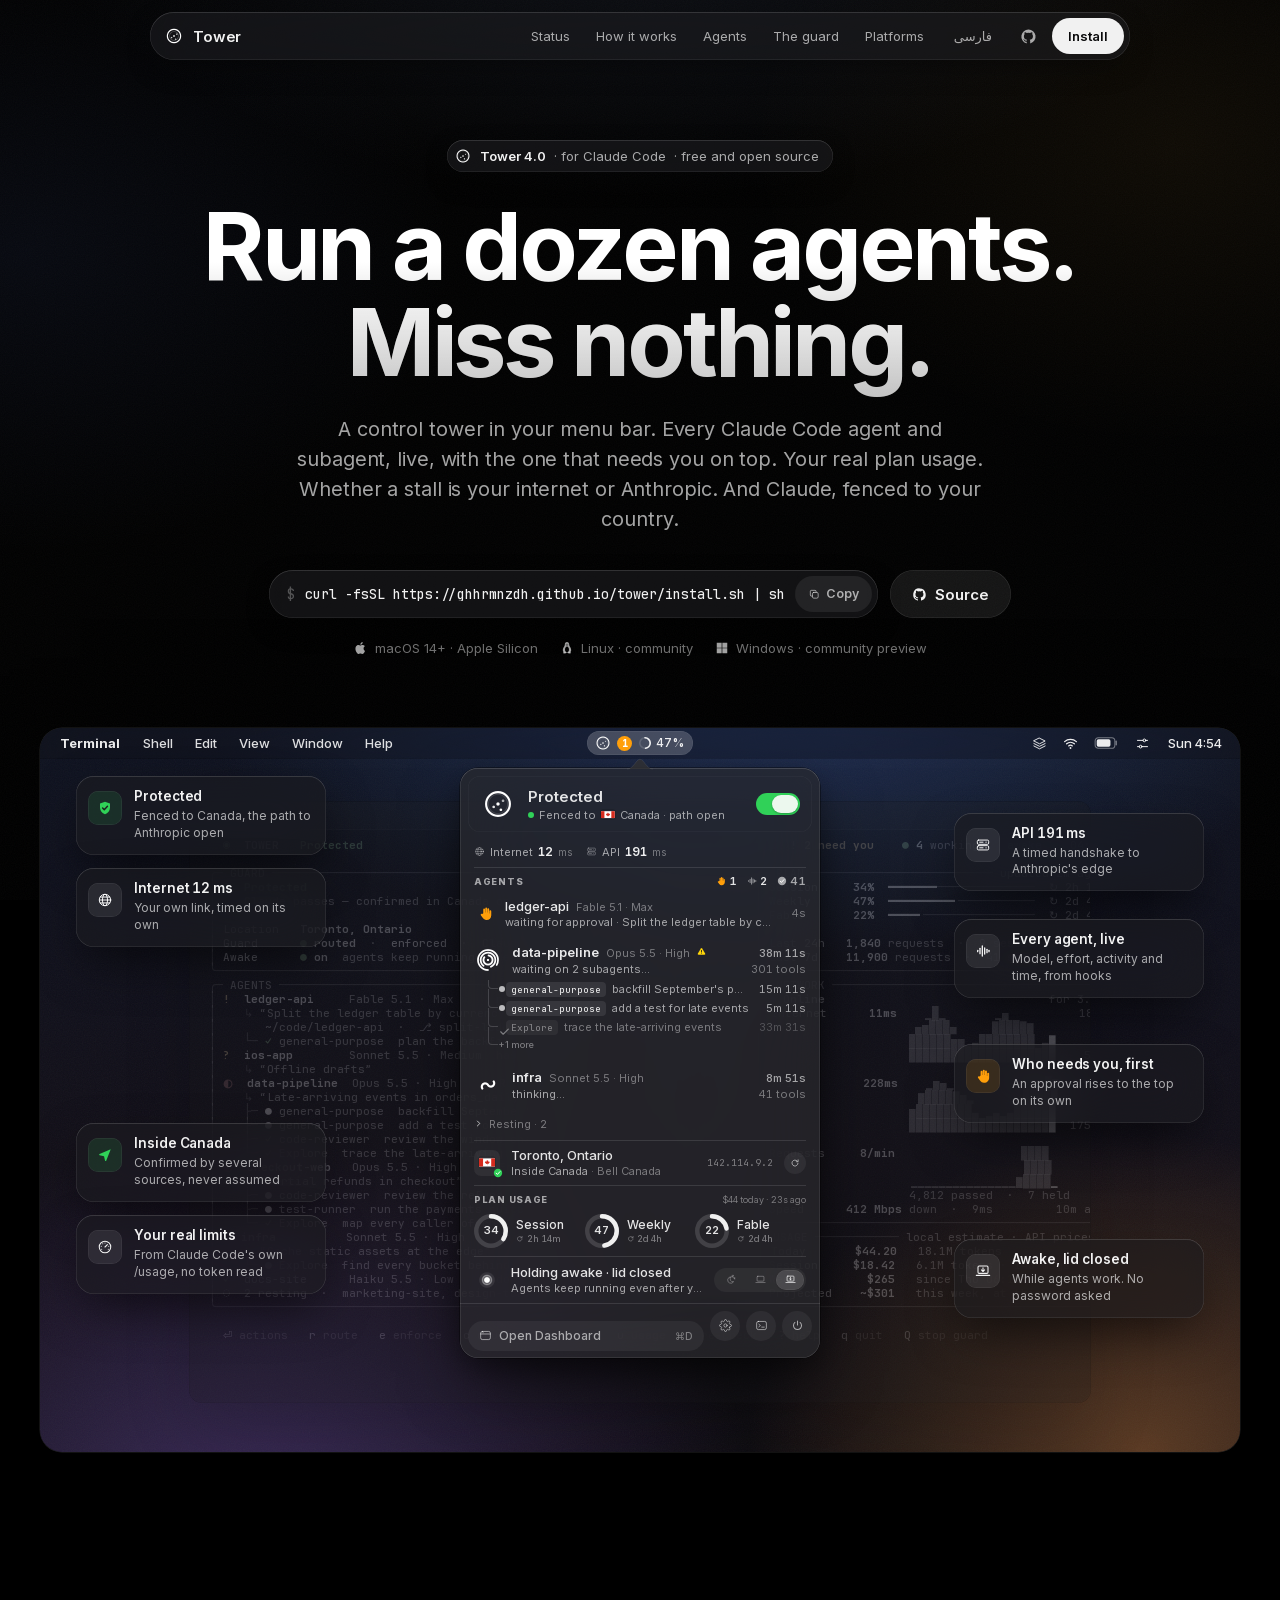
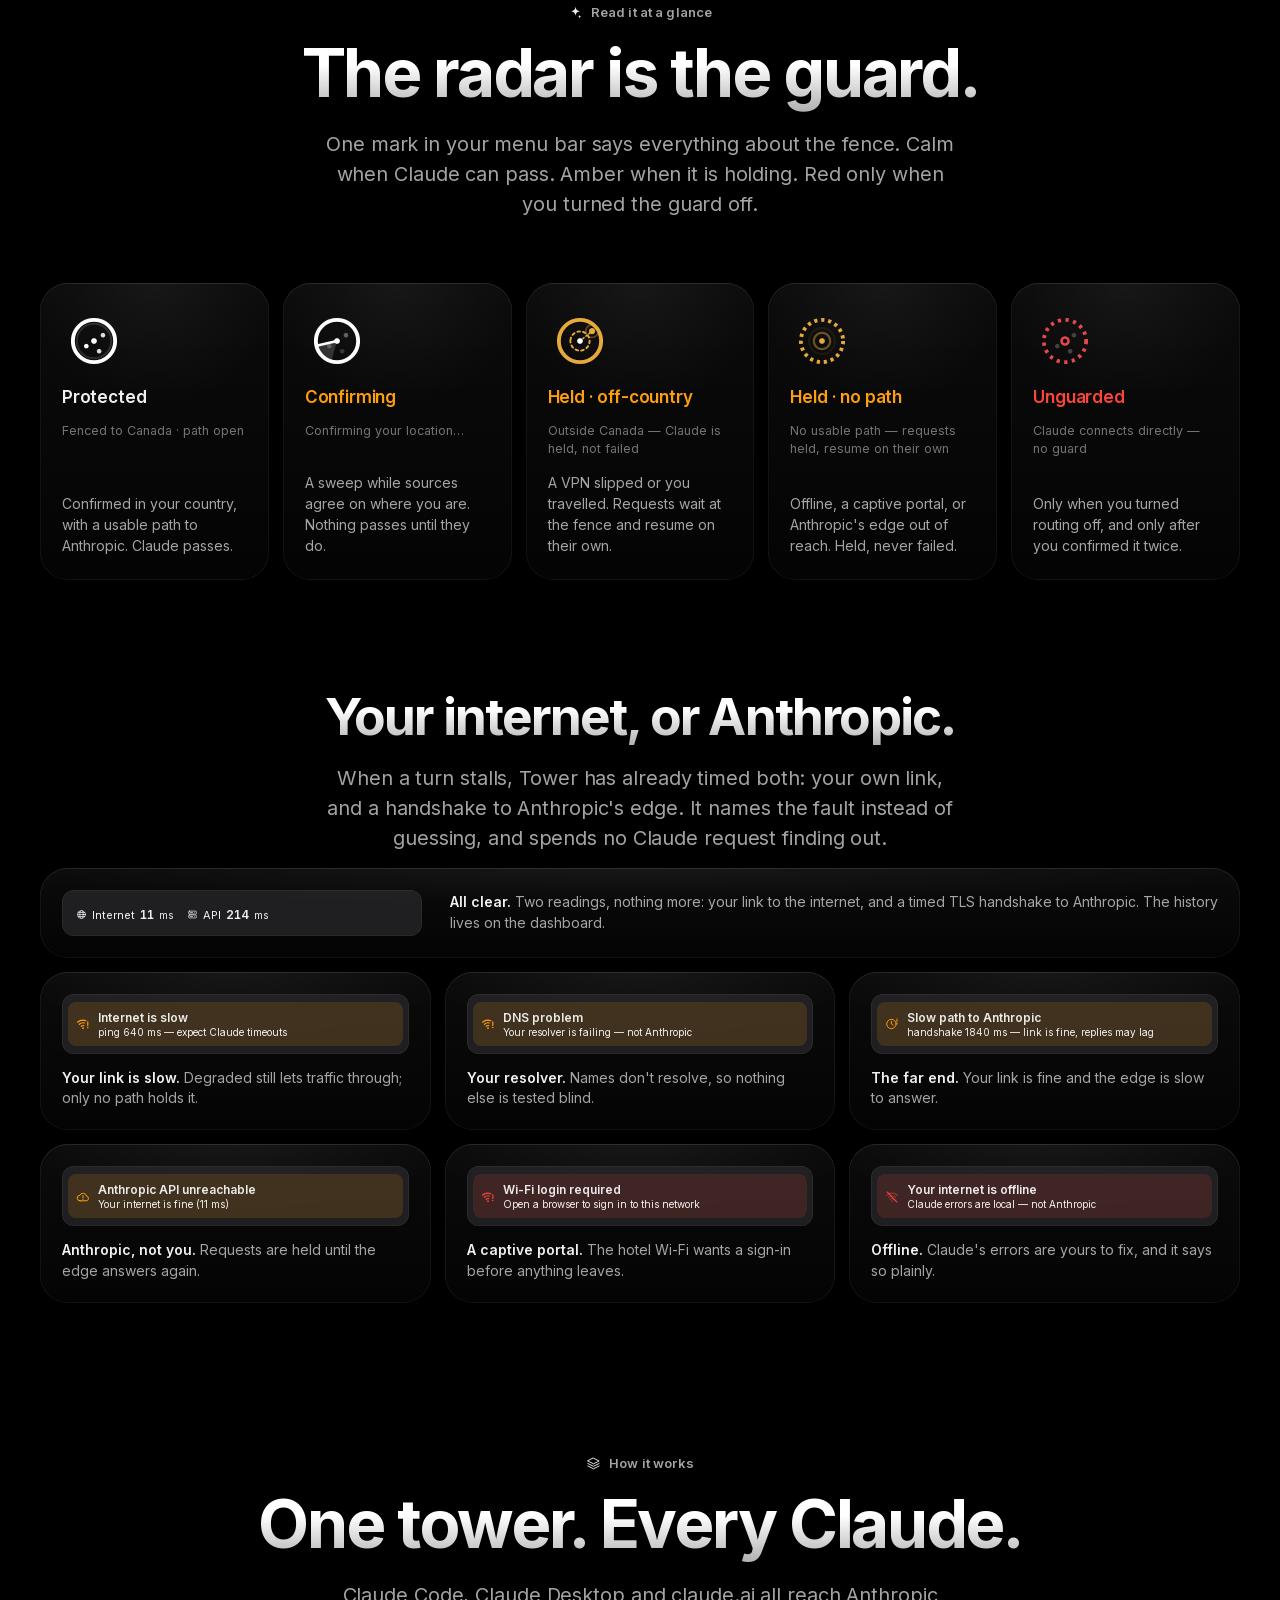
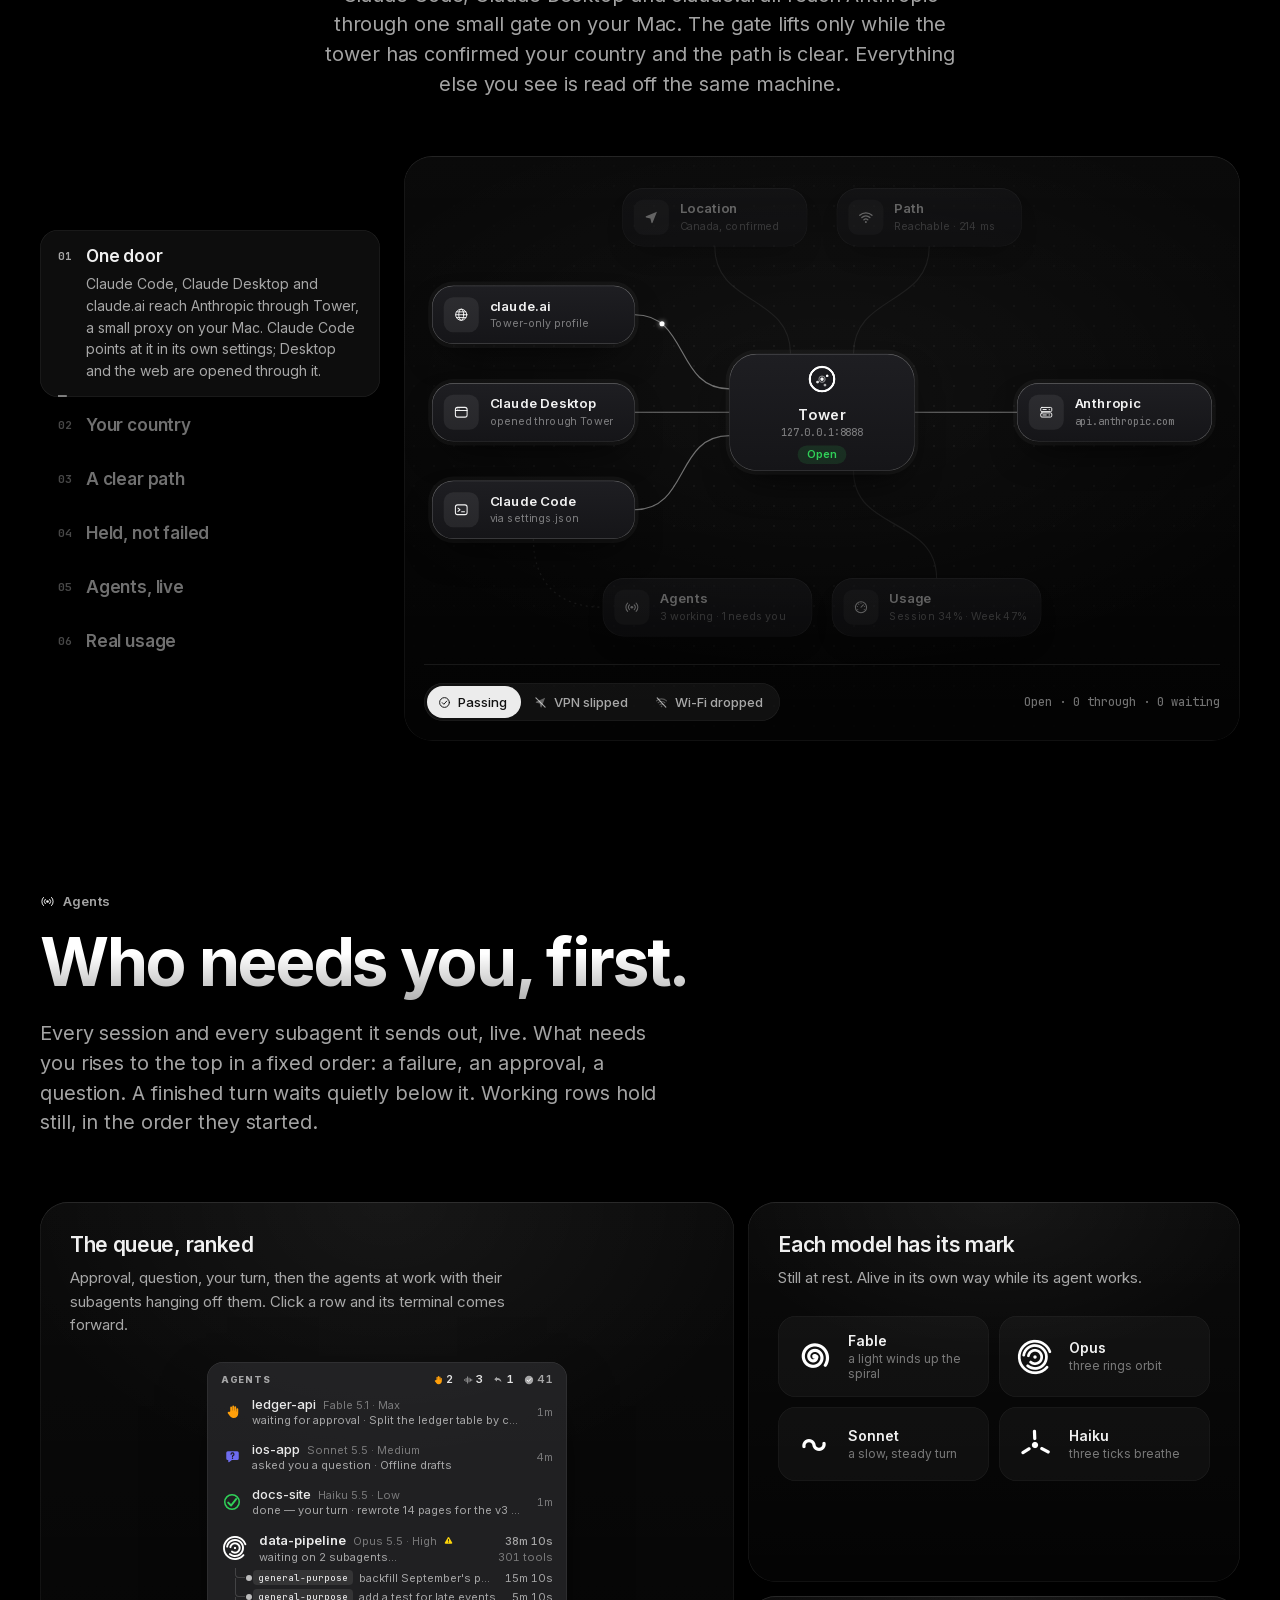
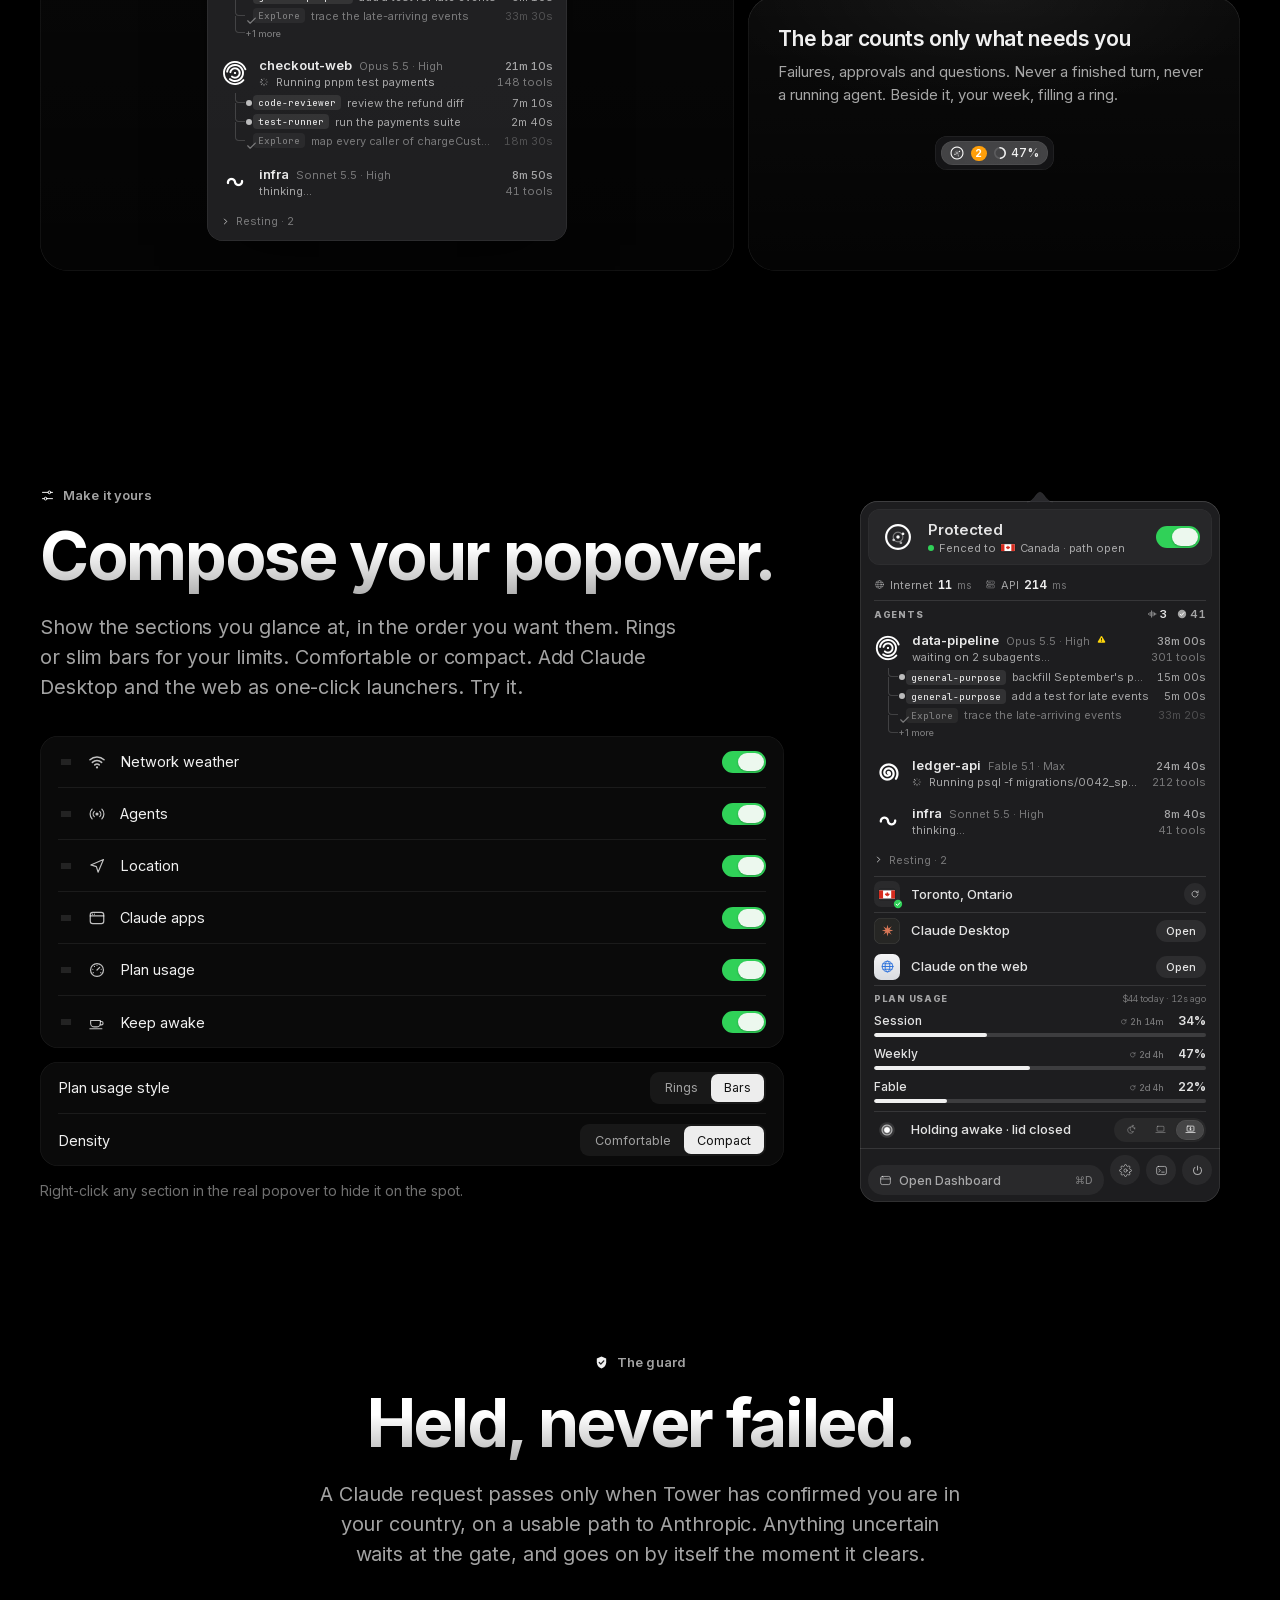
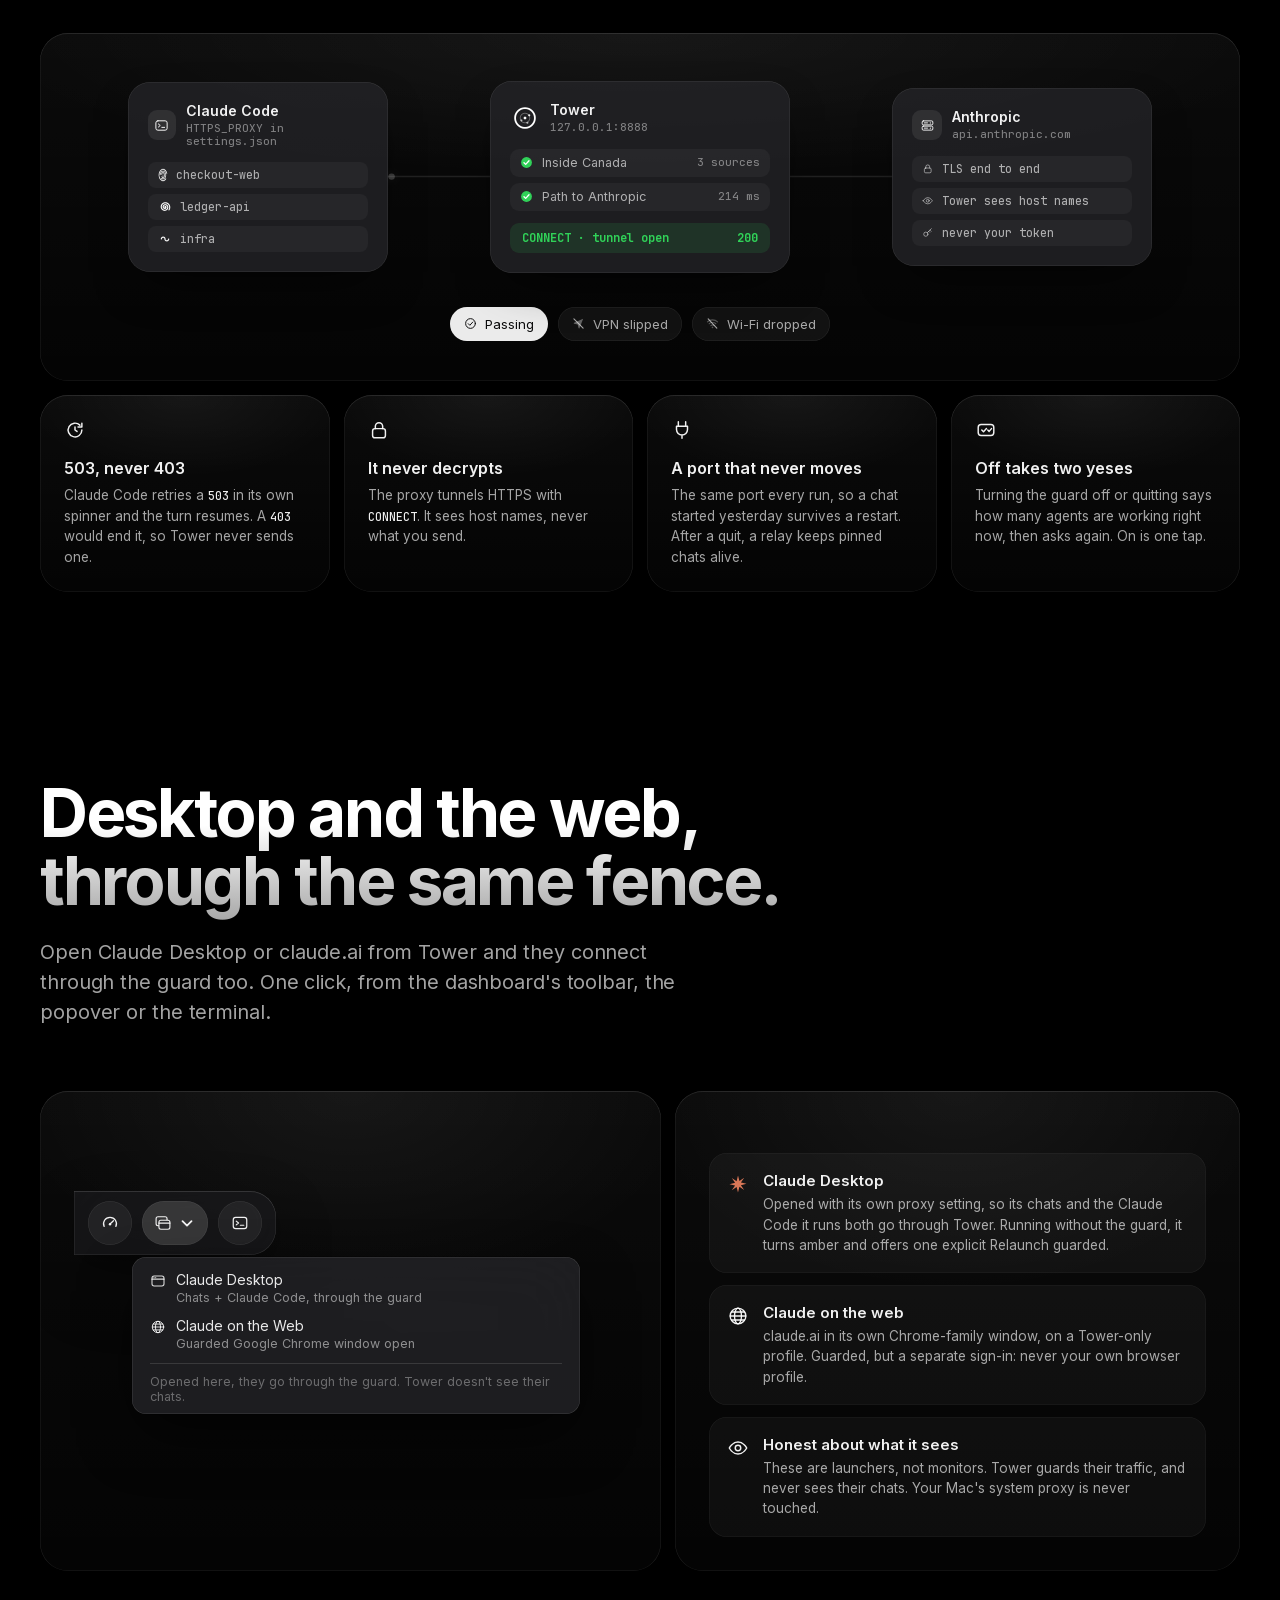
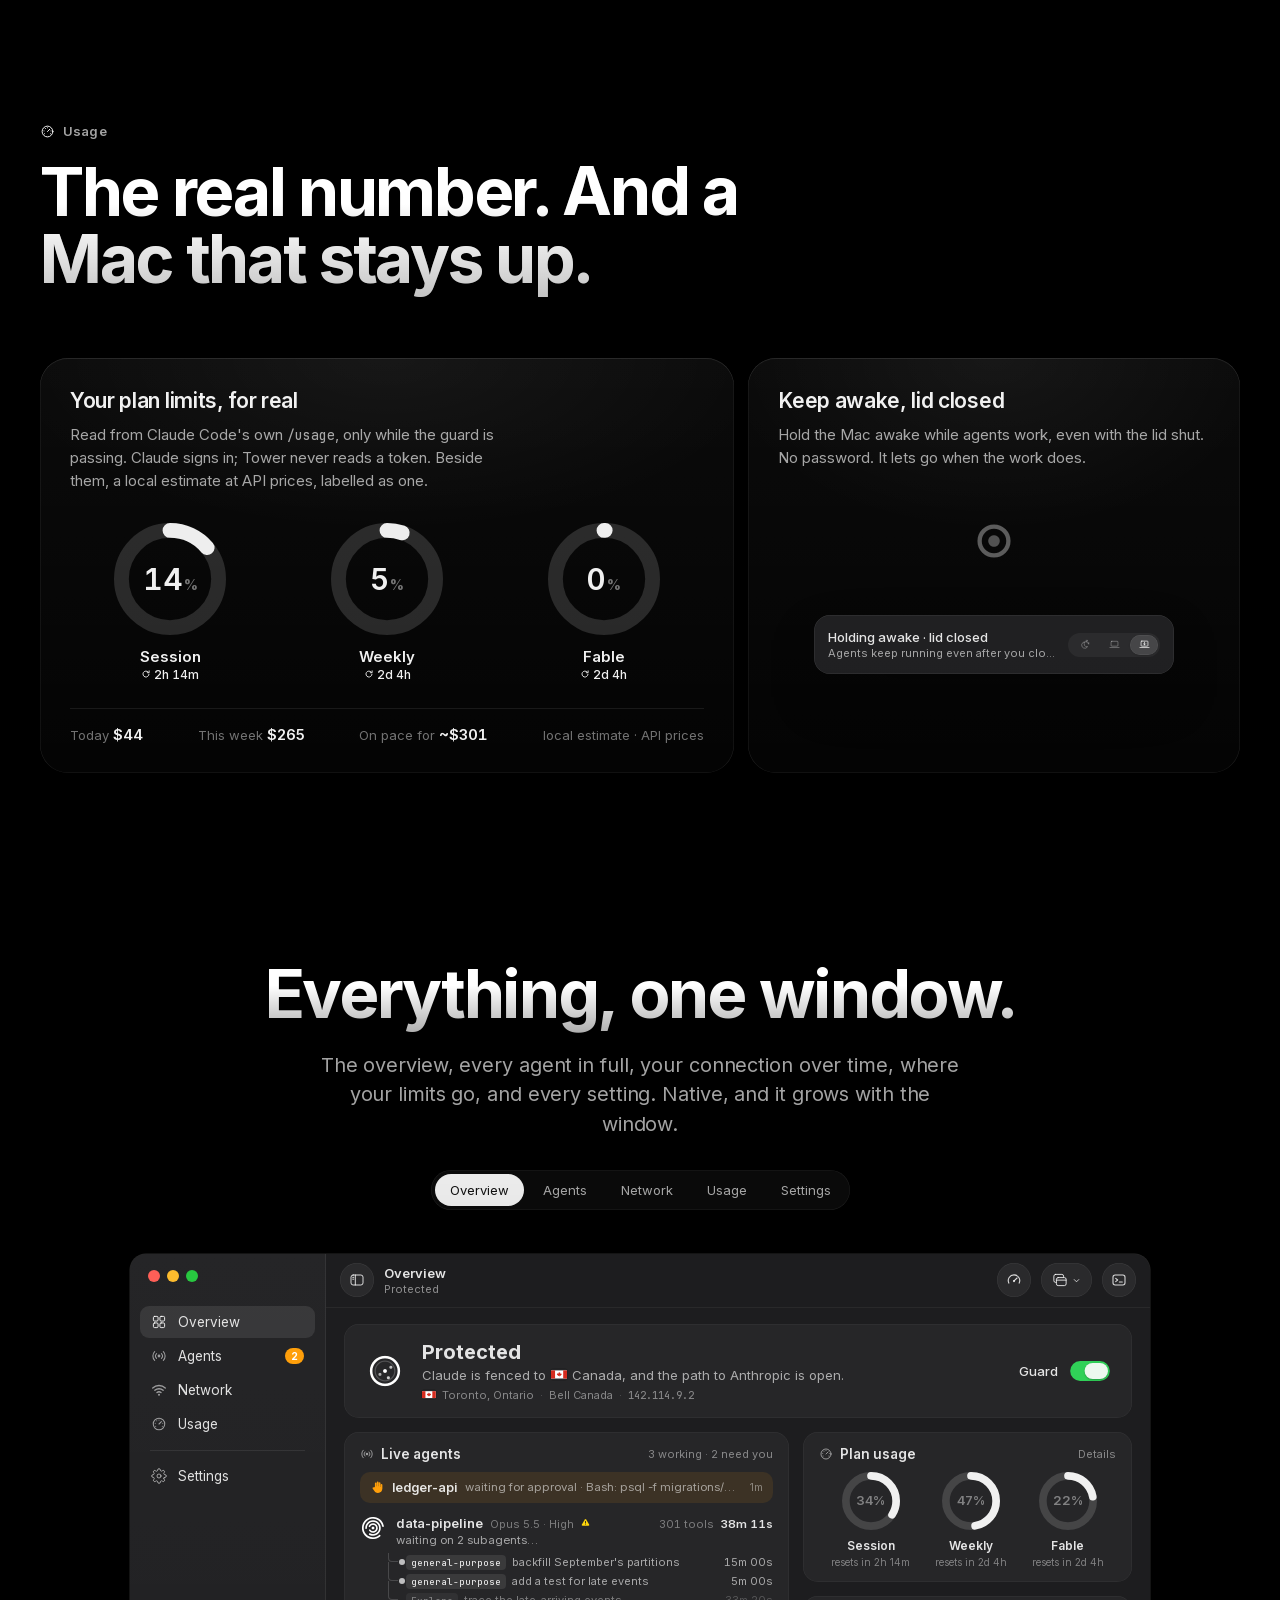
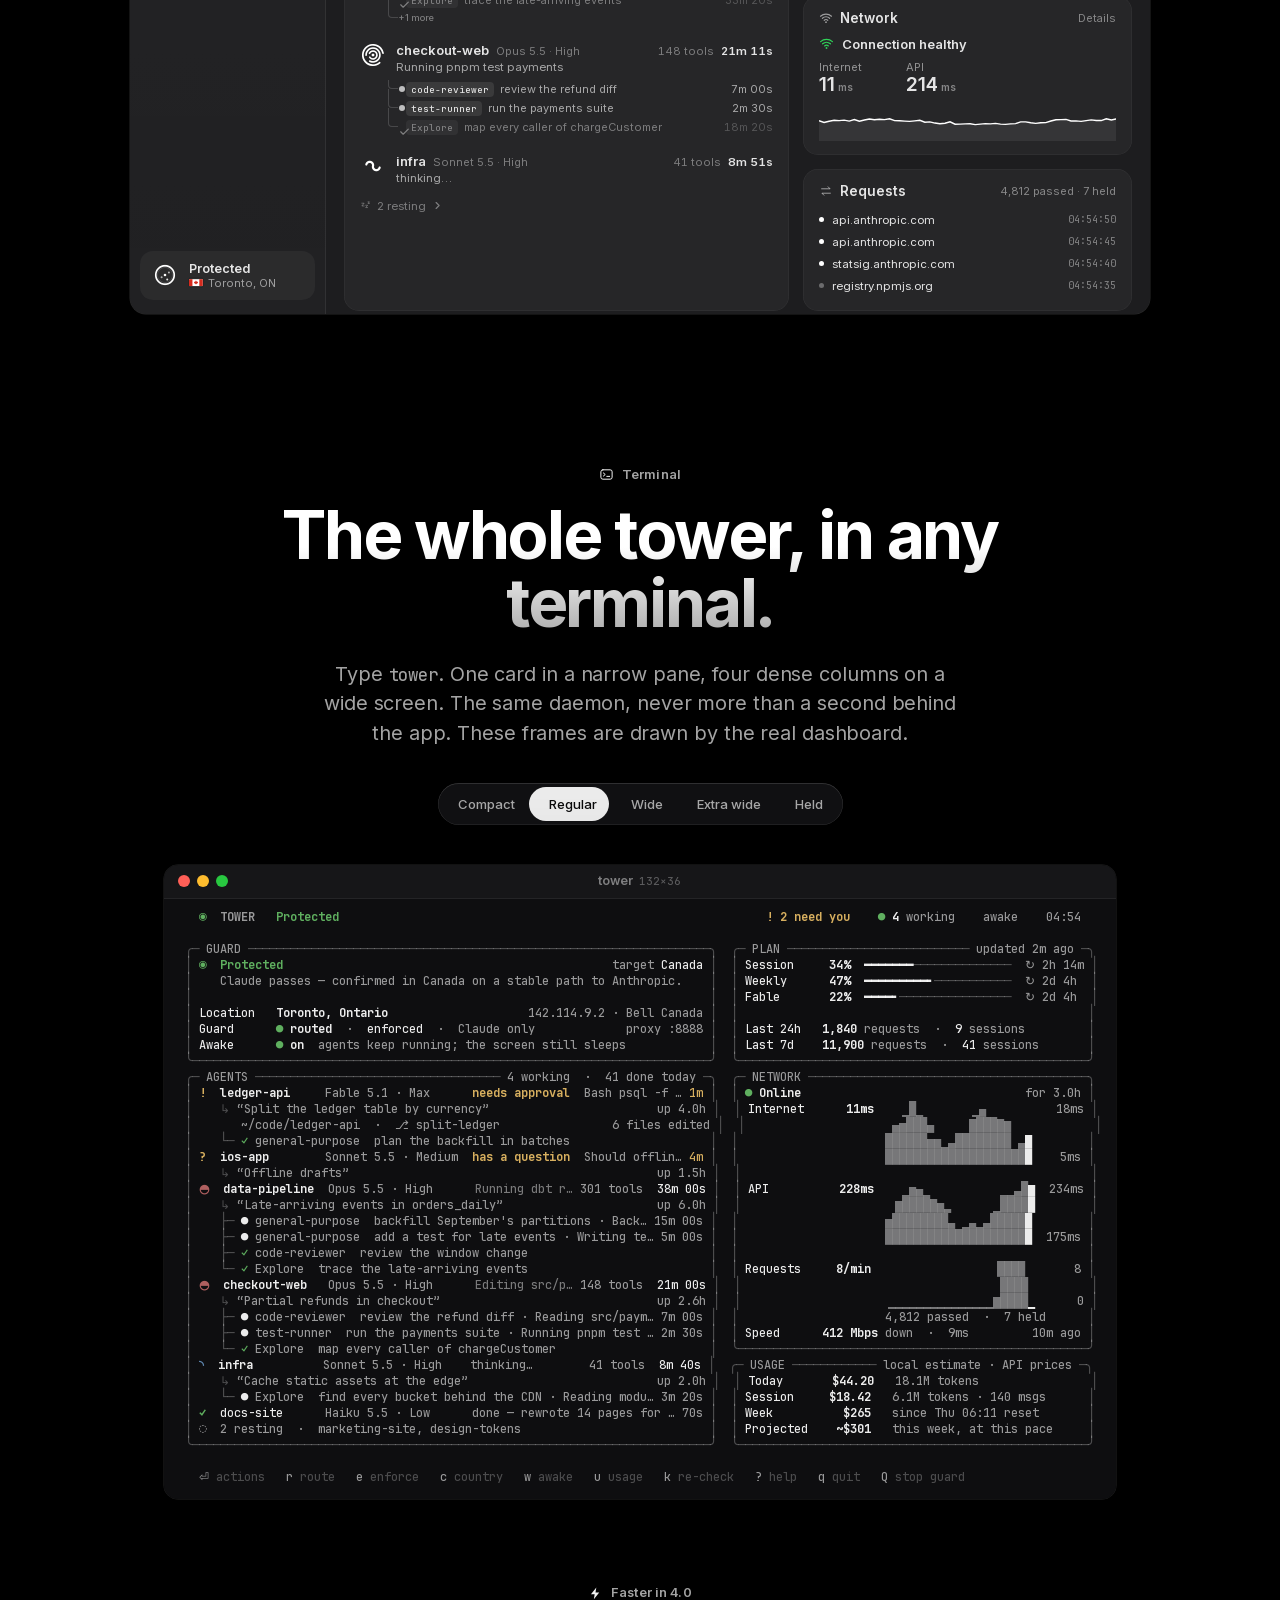
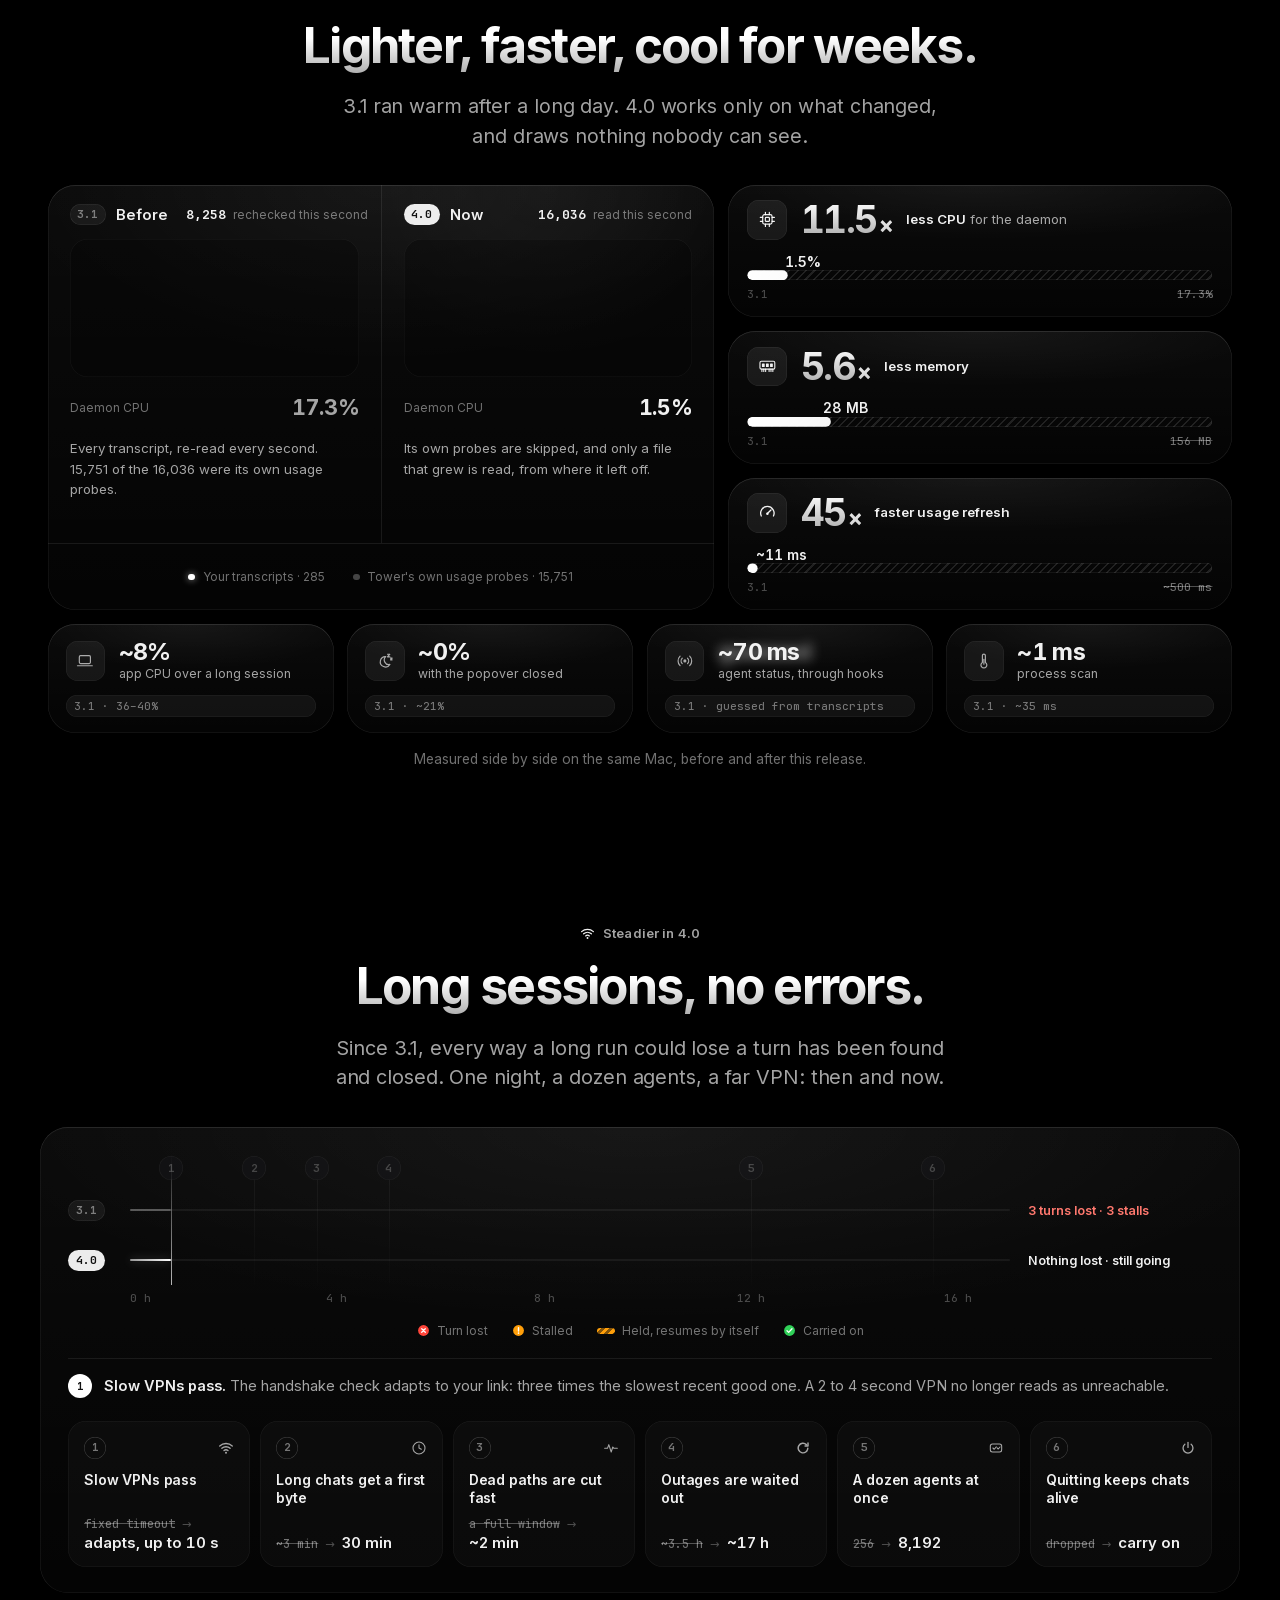
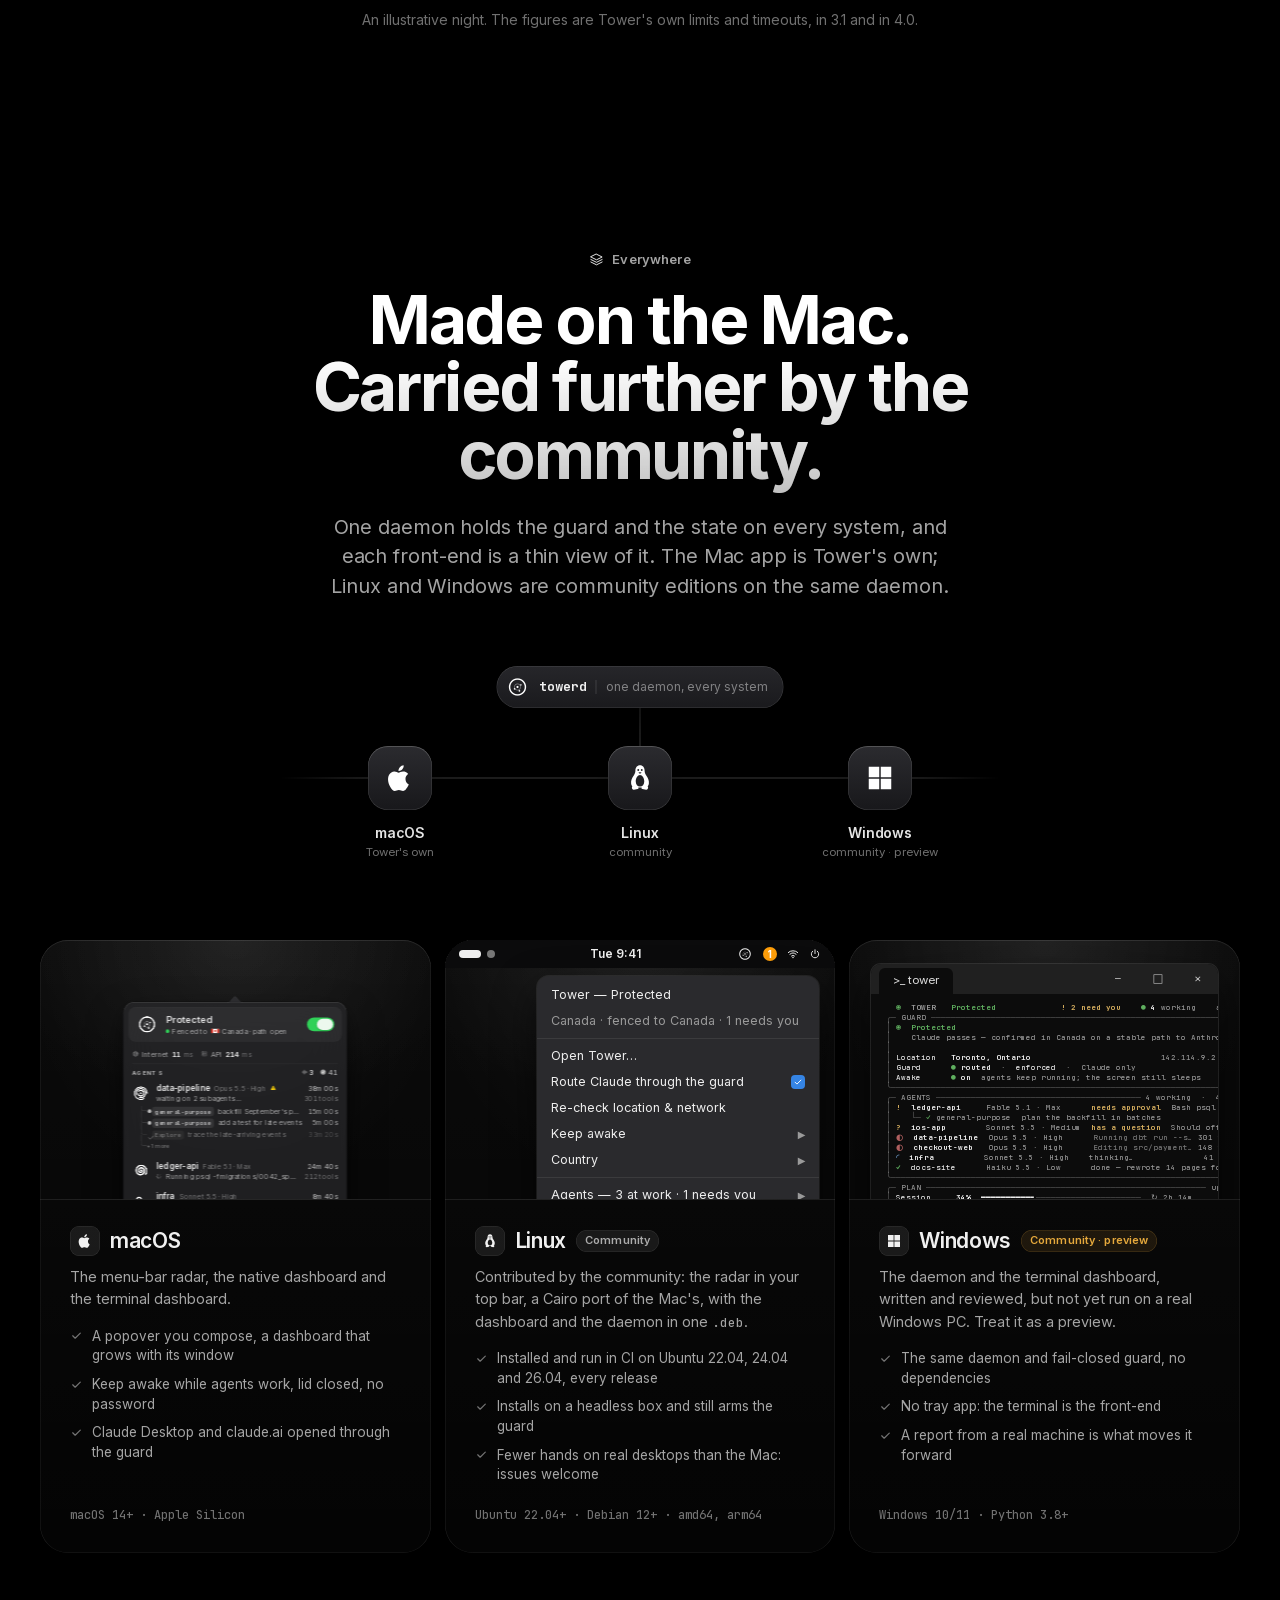
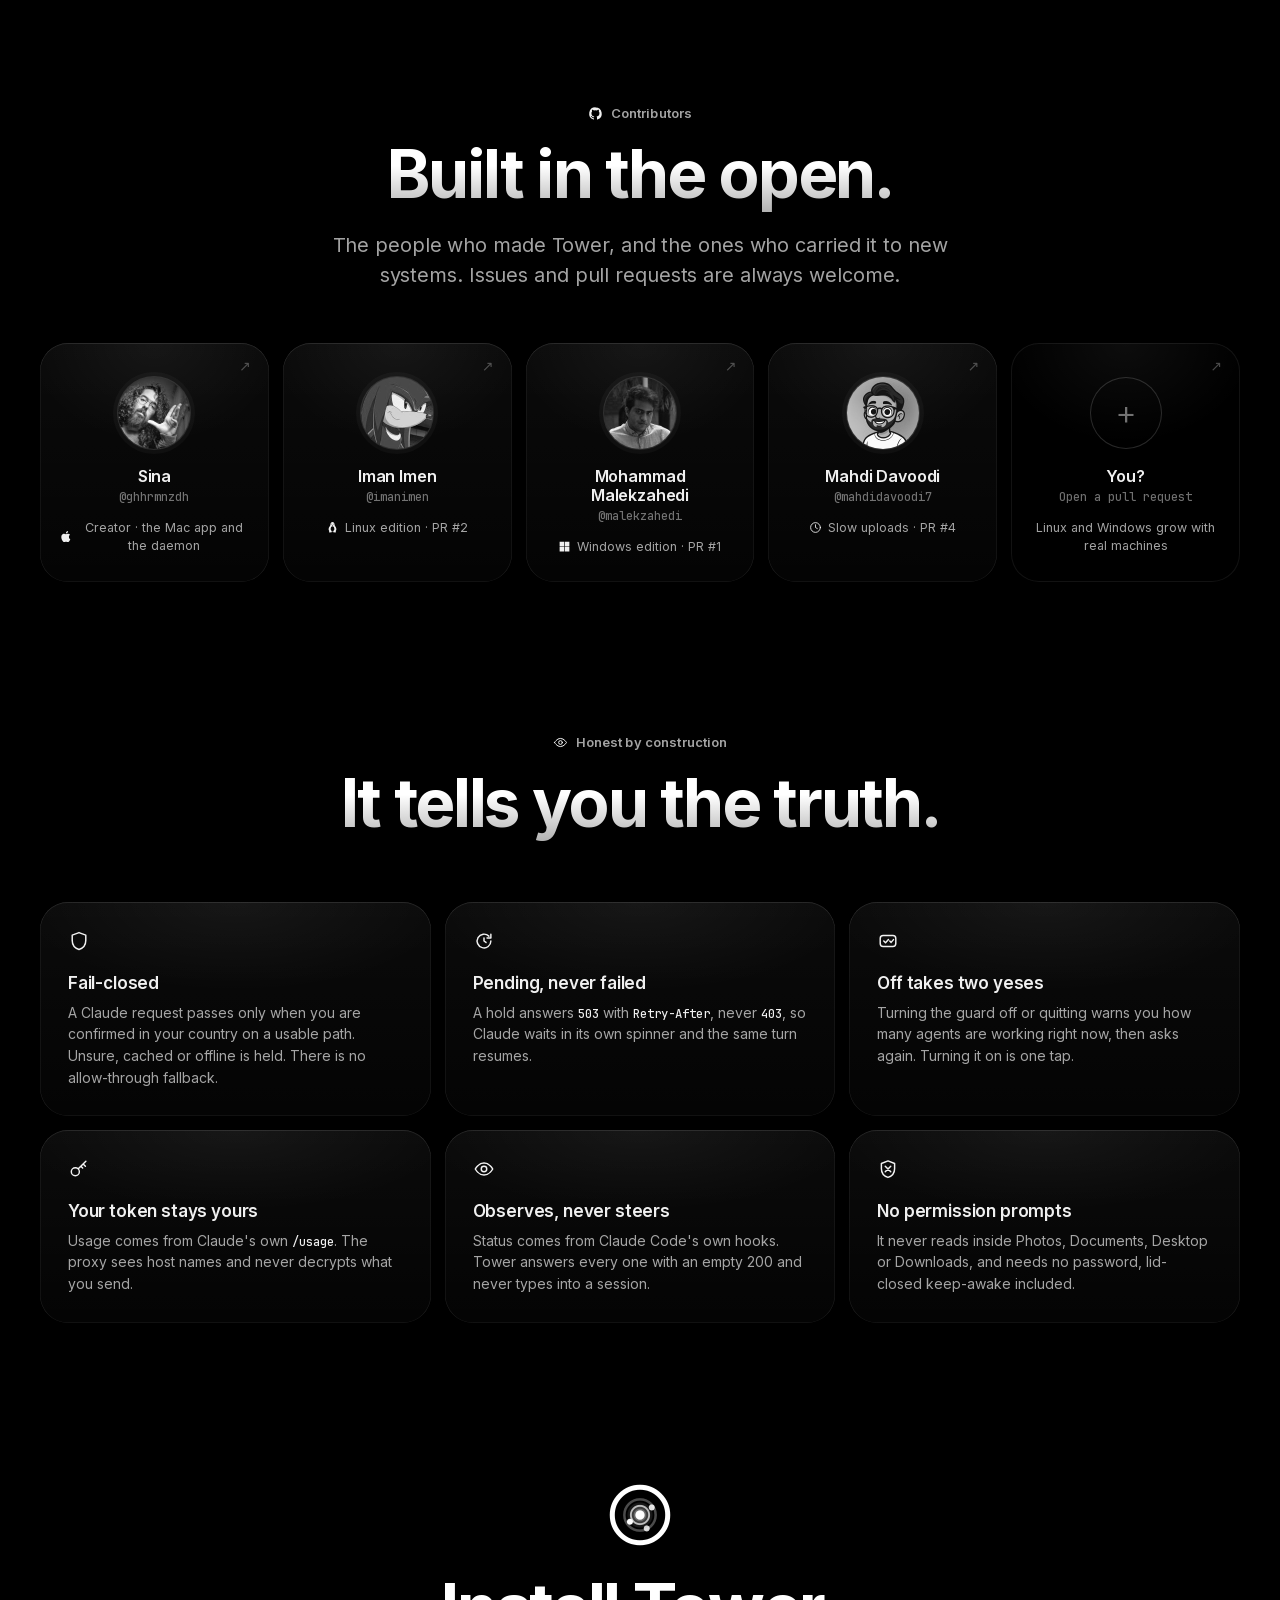
==== commit a8cfe1c9: "Publish site @ ac88076" ====
--- a/index.html
+++ b/index.html
@@ -378,7 +378,7 @@
       <div class="ng-cap" aria-live="polite"></div>
       <div class="ng-fx">
       <button type="button" class="ng-f" data-i="0"><span class="ng-fh"><i class="n">1</i><i data-sf="wifi"></i></span><b>Slow VPNs pass</b><span class="ba"><s>fixed timeout</s><em aria-hidden="true">→</em><strong>adapts, up to 10 s</strong></span><p>The handshake check adapts to your link: three times the slowest recent good one. A 2 to 4 second VPN no longer reads as unreachable.</p></button>
-      <button type="button" class="ng-f" data-i="1"><span class="ng-fh"><i class="n">2</i><i data-sf="clock"></i></span><b>Long chats get a first byte</b><span class="ba"><s>~3 min</s><em aria-hidden="true">→</em><strong>10 min</strong></span><p>A multi-MB request on a slow link gets Claude's full window to upload before its first byte, instead of an abort.</p></button>
+      <button type="button" class="ng-f" data-i="1"><span class="ng-fh"><i class="n">2</i><i data-sf="clock"></i></span><b>Long chats get a first byte</b><span class="ba"><s>~3 min</s><em aria-hidden="true">→</em><strong>30 min</strong></span><p>A multi-MB request on a slow link gets thirty minutes to upload before its first byte, and the relay never calls a moving upload idle.</p></button>
       <button type="button" class="ng-f" data-i="2"><span class="ng-fh"><i class="n">3</i><i data-sf="ecg"></i></span><b>Dead paths are cut fast</b><span class="ba"><s>a full window</s><em aria-hidden="true">→</em><strong>~2 min</strong></span><p>TCP keepalive notices a VPN reconnect or a dropped NAT flow, so Claude retries instead of waiting on a silent tunnel.</p></button>
       <button type="button" class="ng-f" data-i="3"><span class="ng-fh"><i class="n">4</i><i data-sf="refresh"></i></span><b>Outages are waited out</b><span class="ba"><s>~3.5 h</s><em aria-hidden="true">→</em><strong>~17 h</strong></span><p>The retry budget went from 300 to 1,500 attempts. After a long night offline, the same turn resumes on its own.</p></button>
       <button type="button" class="ng-f" data-i="4"><span class="ng-fh"><i class="n">5</i><i data-sf="two"></i></span><b>A dozen agents at once</b><span class="ba"><s>256</s><em aria-hidden="true">→</em><strong>8,192</strong></span><p>Open connections the proxy can hold. A couple of drops among many agents no longer pauses them all.</p></button>
@@ -432,7 +432,8 @@
       <a class="card per rv" href="https://github.com/ghhrmnzdh" target="_blank" rel="noopener"><img src="img/people/ghhrmnzdh.jpg" alt="" width="72" height="72" loading="lazy" decoding="async"><b>Sina</b><code>@ghhrmnzdh</code><span><i data-sf="macos"></i>Creator · the Mac app and the daemon</span><em aria-hidden="true">↗</em></a>
       <a class="card per rv d1" href="https://github.com/imanimen" target="_blank" rel="noopener"><img src="img/people/imanimen.jpg" alt="" width="72" height="72" loading="lazy" decoding="async"><b>Iman Imen</b><code>@imanimen</code><span><i data-sf="tux"></i>Linux edition · PR #2</span><em aria-hidden="true">↗</em></a>
       <a class="card per rv d2" href="https://github.com/malekzahedi" target="_blank" rel="noopener"><img src="img/people/malekzahedi.jpg" alt="" width="72" height="72" loading="lazy" decoding="async"><b>Mohammad Malekzahedi</b><code>@malekzahedi</code><span><i data-sf="windows"></i>Windows edition · PR #1</span><em aria-hidden="true">↗</em></a>
-      <a class="card per you rv d3" href="https://github.com/ghhrmnzdh/tower" target="_blank" rel="noopener"><span class="plus" aria-hidden="true">+</span><b>You?</b><code>Open a pull request</code><span>Linux and Windows grow with real machines</span><em aria-hidden="true">↗</em></a>
+      <a class="card per rv d3" href="https://github.com/mahdidavoodi7" target="_blank" rel="noopener"><img src="img/people/mahdidavoodi7.jpg" alt="" width="72" height="72" loading="lazy" decoding="async"><b>Mahdi Davoodi</b><code>@mahdidavoodi7</code><span><i data-sf="clock"></i>Slow uploads · PR #4</span><em aria-hidden="true">↗</em></a>
+      <a class="card per you rv d4" href="https://github.com/ghhrmnzdh/tower" target="_blank" rel="noopener"><span class="plus" aria-hidden="true">+</span><b>You?</b><code>Open a pull request</code><span>Linux and Windows grow with real machines</span><em aria-hidden="true">↗</em></a>
     </div>
   </div>
 </section>
--- a/app.css
+++ b/app.css
@@ -940,7 +940,7 @@
 @media (prefers-reduced-motion:reduce){.how-steps span,.how-steps p,.hn,.how-wires path{transition:none}}
 
 /* ───────────────────────── the people ───────────────────────── */
-.ppl{display:grid;grid-template-columns:repeat(4,1fr);gap:14px;margin-top:52px}
+.ppl{display:grid;grid-template-columns:repeat(5,1fr);gap:14px;margin-top:52px}
 .per{position:relative;display:flex;flex-direction:column;align-items:center;text-align:center;padding:34px 20px 26px;color:inherit;transition:transform .5s var(--spring),box-shadow .4s var(--ease)}
 .per:hover{transform:translateY(-4px);box-shadow:inset 0 0 0 .5px rgb(255 255 255/.2),inset 0 1px 0 rgb(255 255 255/.08),0 30px 60px -30px rgb(0 0 0/.9)}
 .per img,.per .plus{width:72px;height:72px;border-radius:50%;object-fit:cover;background:#1a1a1d;box-shadow:0 0 0 1px rgb(255 255 255/.12),0 0 0 5px rgb(255 255 255/.03);filter:grayscale(1);transition:filter .5s var(--ease)}
@@ -954,7 +954,7 @@
 .per>span .sf{flex:none;font-size:13px;color:var(--t1)}
 .per em{position:absolute;top:16px;inset-inline-end:18px;font:500 14px/1 var(--sans);font-style:normal;color:var(--t4);transition:color .3s,transform .4s var(--spring)}
 .per:hover em{color:var(--t1);transform:translate(2px,-2px)}
-@media (max-width:980px){.ppl{grid-template-columns:repeat(2,1fr)}}
+@media (max-width:980px){.ppl{grid-template-columns:repeat(2,1fr)}.per.you{grid-column:span 2}}
 @media (max-width:480px){.ppl{gap:10px}.per{padding:26px 12px 20px}.per>span:not(.plus){font-size:12px}}
 @media (max-width:700px){.mets{grid-template-columns:1fr}}
 
